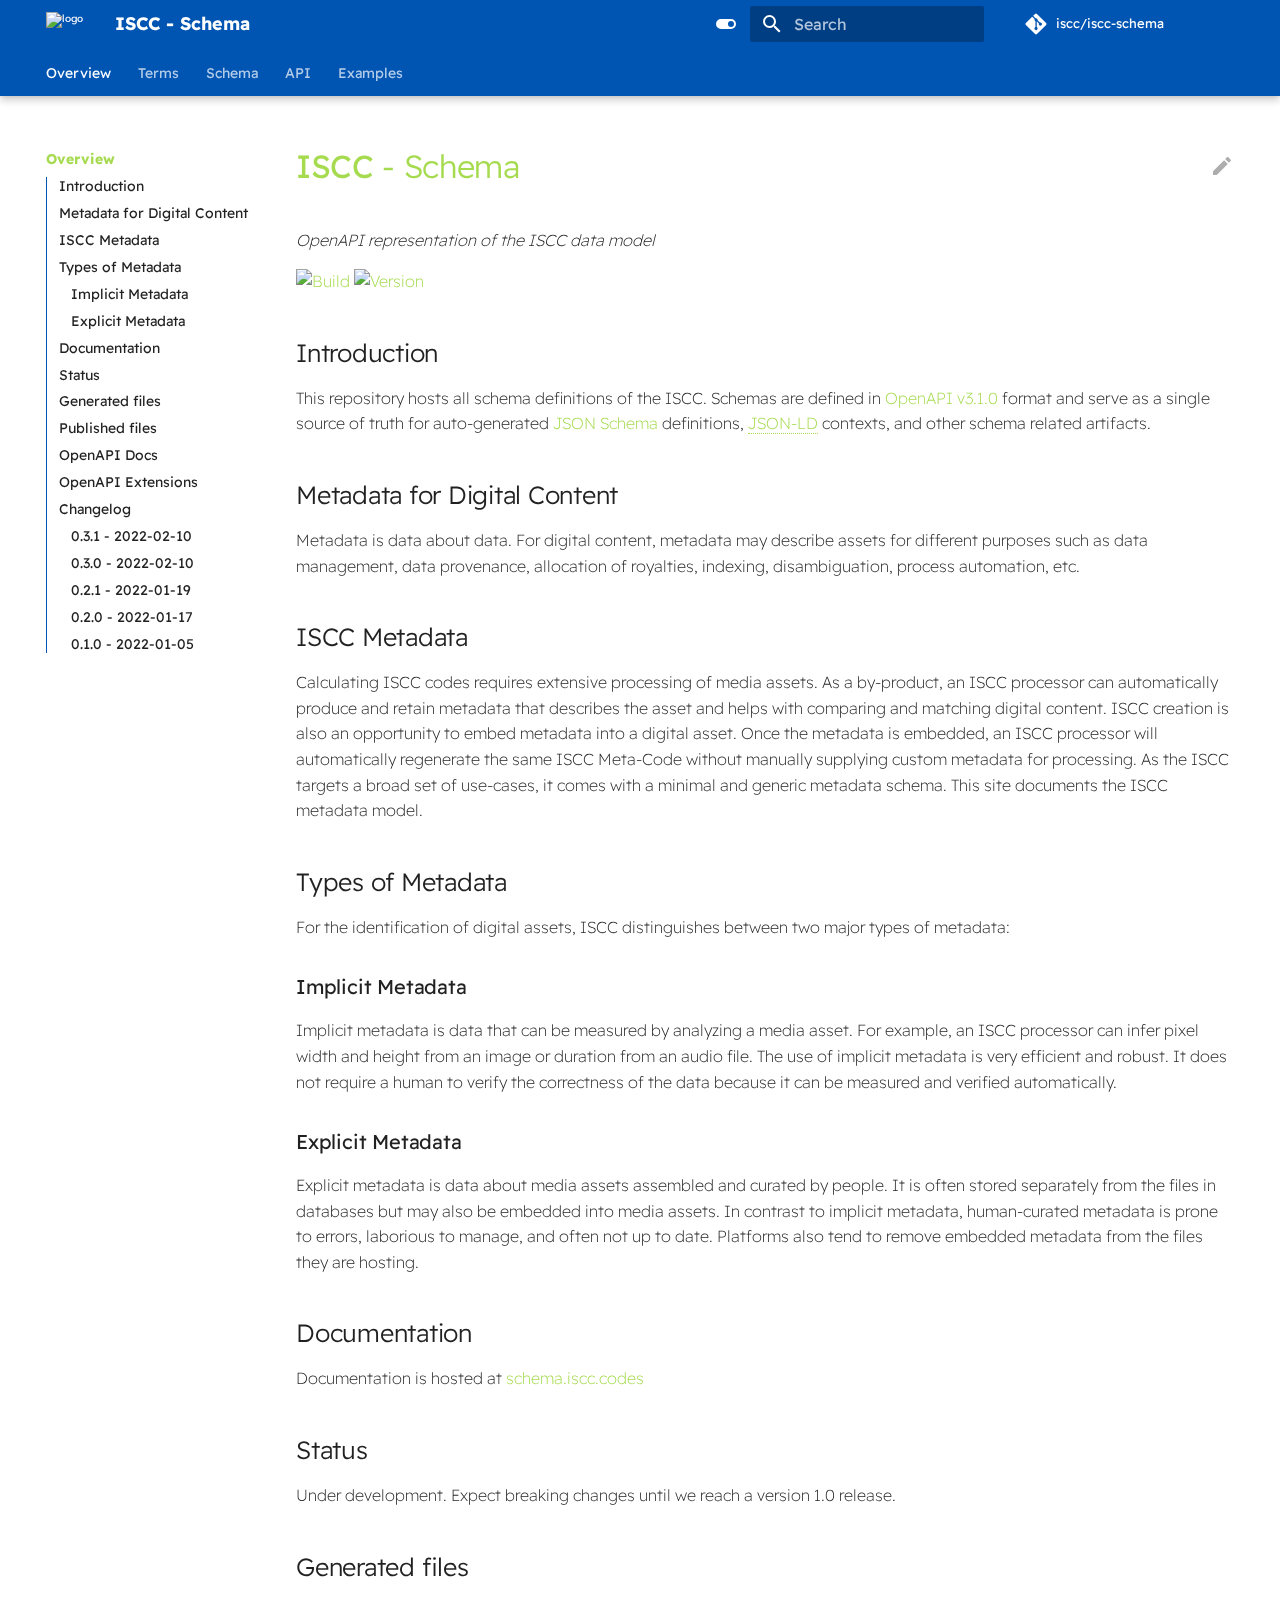
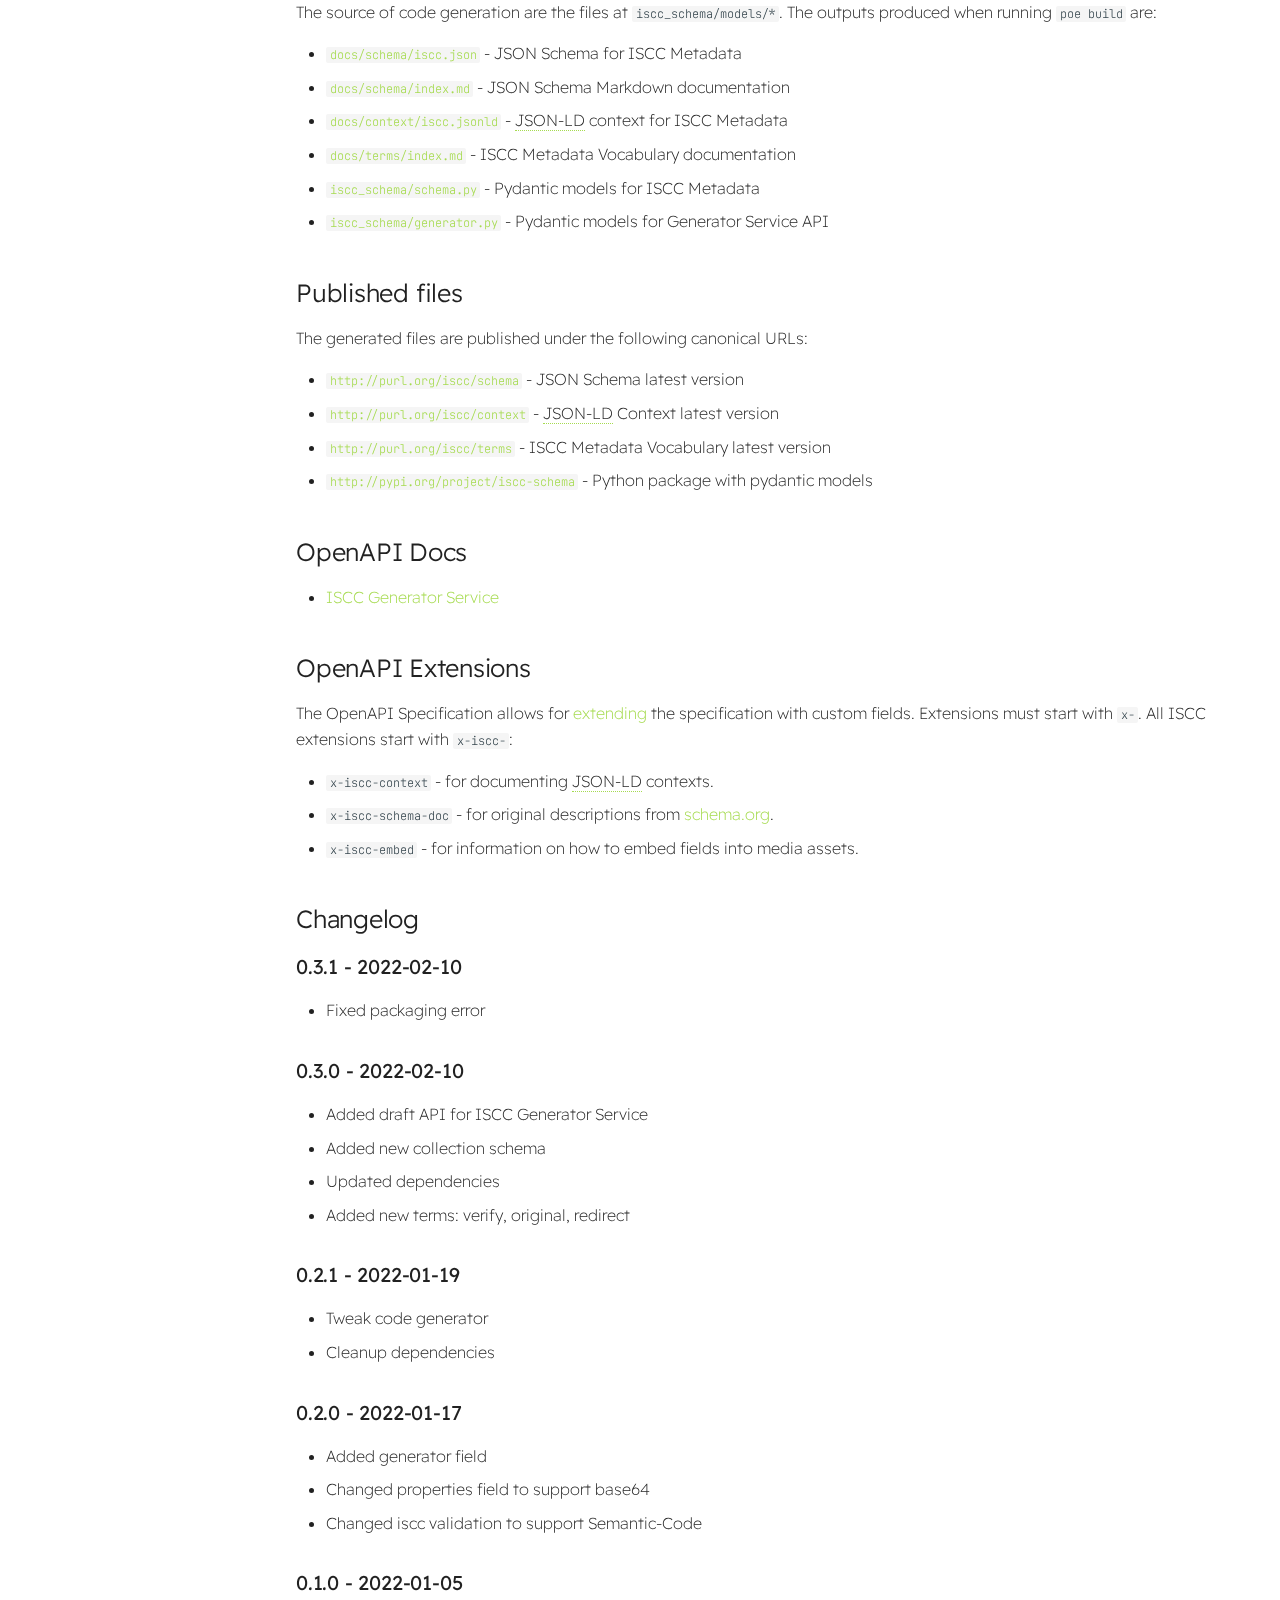
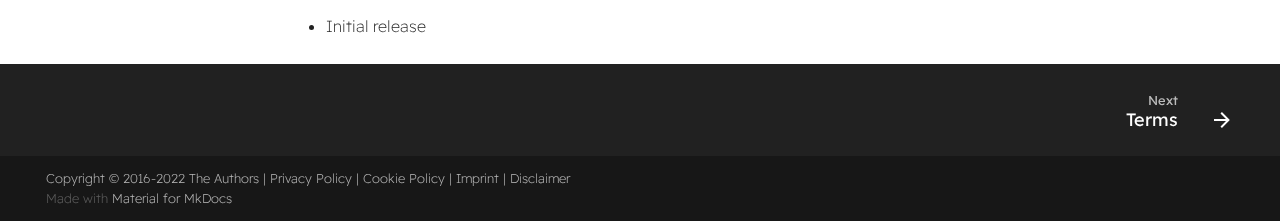
==== index.html @ 5cb89e01 "Deployed 2dd0109 with MkDocs version: 1.2.3" ====
<!doctype html>
<html lang="en" class="no-js">
  <head>
    
      <meta charset="utf-8">
      <meta name="viewport" content="width=device-width,initial-scale=1">
      
        <meta name="description" content="International Standard Content Code - Schema Definitions.">
      
      
        <meta name="author" content="Titusz Pan">
      
      
        <link rel="canonical" href="https://schema.iscc.codes/">
      
      <link rel="icon" href="images/iscc-logo-icon-black.svg">
      <meta name="generator" content="mkdocs-1.2.3, mkdocs-material-8.2.1">
    
    
      
        <title>ISCC - Schema</title>
      
    
    
      <link rel="stylesheet" href="assets/stylesheets/main.e8d9bf0c.min.css">
      
        
        <link rel="stylesheet" href="assets/stylesheets/palette.e6a45f82.min.css">
        
      
    
    
    
      
        
        <link rel="preconnect" href="https://fonts.gstatic.com" crossorigin>
        <link rel="stylesheet" href="https://fonts.googleapis.com/css?family=Readex+Pro:300,400,400i,700%7CJetBrains+Mono&display=fallback">
        <style>:root{--md-text-font:"Readex Pro";--md-code-font:"JetBrains Mono"}</style>
      
    
    
      <link rel="stylesheet" href="stylesheets/extra.css">
    
    <script>__md_scope=new URL(".",location),__md_get=(e,_=localStorage,t=__md_scope)=>JSON.parse(_.getItem(t.pathname+"."+e)),__md_set=(e,_,t=localStorage,a=__md_scope)=>{try{t.setItem(a.pathname+"."+e,JSON.stringify(_))}catch(e){}}</script>
    
      
  


  <script defer data-domain="schema.iscc.codes" src="https://stats.iscc.codes/js/plausible.js"></script>

    
    
  </head>
  
  
    
    
      
    
    
    
    
    <body dir="ltr" data-md-color-scheme="slate" data-md-color-primary="" data-md-color-accent="">
  
    
    
      <script>var palette=__md_get("__palette");if(palette&&"object"==typeof palette.color)for(var key of Object.keys(palette.color))document.body.setAttribute("data-md-color-"+key,palette.color[key])</script>
    
    <input class="md-toggle" data-md-toggle="drawer" type="checkbox" id="__drawer" autocomplete="off">
    <input class="md-toggle" data-md-toggle="search" type="checkbox" id="__search" autocomplete="off">
    <label class="md-overlay" for="__drawer"></label>
    <div data-md-component="skip">
      
        
        <a href="#iscc-schema" class="md-skip">
          Skip to content
        </a>
      
    </div>
    <div data-md-component="announce">
      
    </div>
    
    
      

  

<header class="md-header md-header--lifted" data-md-component="header">
  <nav class="md-header__inner md-grid" aria-label="Header">
    <a href="." title="ISCC - Schema" class="md-header__button md-logo" aria-label="ISCC - Schema" data-md-component="logo">
      
  <img src="images/iscc-logo-icon-white.svg" alt="logo">

    </a>
    <label class="md-header__button md-icon" for="__drawer">
      <svg xmlns="http://www.w3.org/2000/svg" viewBox="0 0 24 24"><path d="M3 6h18v2H3V6m0 5h18v2H3v-2m0 5h18v2H3v-2z"/></svg>
    </label>
    <div class="md-header__title" data-md-component="header-title">
      <div class="md-header__ellipsis">
        <div class="md-header__topic">
          <span class="md-ellipsis">
            ISCC - Schema
          </span>
        </div>
        <div class="md-header__topic" data-md-component="header-topic">
          <span class="md-ellipsis">
            
              Overview
            
          </span>
        </div>
      </div>
    </div>
    
      <form class="md-header__option" data-md-component="palette">
        
          
          
          <input class="md-option" data-md-color-media="" data-md-color-scheme="slate" data-md-color-primary="" data-md-color-accent=""  aria-label="Switch to light mode"  type="radio" name="__palette" id="__palette_1">
          
            <label class="md-header__button md-icon" title="Switch to light mode" for="__palette_2" hidden>
              <svg xmlns="http://www.w3.org/2000/svg" viewBox="0 0 24 24"><path d="M17 7H7a5 5 0 0 0-5 5 5 5 0 0 0 5 5h10a5 5 0 0 0 5-5 5 5 0 0 0-5-5m0 8a3 3 0 0 1-3-3 3 3 0 0 1 3-3 3 3 0 0 1 3 3 3 3 0 0 1-3 3z"/></svg>
            </label>
          
        
          
          
          <input class="md-option" data-md-color-media="" data-md-color-scheme="default" data-md-color-primary="" data-md-color-accent=""  aria-label="Switch to dark mode"  type="radio" name="__palette" id="__palette_2">
          
            <label class="md-header__button md-icon" title="Switch to dark mode" for="__palette_1" hidden>
              <svg xmlns="http://www.w3.org/2000/svg" viewBox="0 0 24 24"><path d="M17 6H7c-3.31 0-6 2.69-6 6s2.69 6 6 6h10c3.31 0 6-2.69 6-6s-2.69-6-6-6zm0 10H7c-2.21 0-4-1.79-4-4s1.79-4 4-4h10c2.21 0 4 1.79 4 4s-1.79 4-4 4zM7 9c-1.66 0-3 1.34-3 3s1.34 3 3 3 3-1.34 3-3-1.34-3-3-3z"/></svg>
            </label>
          
        
      </form>
    
    
    
      <label class="md-header__button md-icon" for="__search">
        <svg xmlns="http://www.w3.org/2000/svg" viewBox="0 0 24 24"><path d="M9.5 3A6.5 6.5 0 0 1 16 9.5c0 1.61-.59 3.09-1.56 4.23l.27.27h.79l5 5-1.5 1.5-5-5v-.79l-.27-.27A6.516 6.516 0 0 1 9.5 16 6.5 6.5 0 0 1 3 9.5 6.5 6.5 0 0 1 9.5 3m0 2C7 5 5 7 5 9.5S7 14 9.5 14 14 12 14 9.5 12 5 9.5 5z"/></svg>
      </label>
      <div class="md-search" data-md-component="search" role="dialog">
  <label class="md-search__overlay" for="__search"></label>
  <div class="md-search__inner" role="search">
    <form class="md-search__form" name="search">
      <input type="text" class="md-search__input" name="query" aria-label="Search" placeholder="Search" autocapitalize="off" autocorrect="off" autocomplete="off" spellcheck="false" data-md-component="search-query" required>
      <label class="md-search__icon md-icon" for="__search">
        <svg xmlns="http://www.w3.org/2000/svg" viewBox="0 0 24 24"><path d="M9.5 3A6.5 6.5 0 0 1 16 9.5c0 1.61-.59 3.09-1.56 4.23l.27.27h.79l5 5-1.5 1.5-5-5v-.79l-.27-.27A6.516 6.516 0 0 1 9.5 16 6.5 6.5 0 0 1 3 9.5 6.5 6.5 0 0 1 9.5 3m0 2C7 5 5 7 5 9.5S7 14 9.5 14 14 12 14 9.5 12 5 9.5 5z"/></svg>
        <svg xmlns="http://www.w3.org/2000/svg" viewBox="0 0 24 24"><path d="M20 11v2H8l5.5 5.5-1.42 1.42L4.16 12l7.92-7.92L13.5 5.5 8 11h12z"/></svg>
      </label>
      <nav class="md-search__options" aria-label="Search">
        
        <button type="reset" class="md-search__icon md-icon" aria-label="Clear" tabindex="-1">
          <svg xmlns="http://www.w3.org/2000/svg" viewBox="0 0 24 24"><path d="M19 6.41 17.59 5 12 10.59 6.41 5 5 6.41 10.59 12 5 17.59 6.41 19 12 13.41 17.59 19 19 17.59 13.41 12 19 6.41z"/></svg>
        </button>
      </nav>
      
    </form>
    <div class="md-search__output">
      <div class="md-search__scrollwrap" data-md-scrollfix>
        <div class="md-search-result" data-md-component="search-result">
          <div class="md-search-result__meta">
            Initializing search
          </div>
          <ol class="md-search-result__list"></ol>
        </div>
      </div>
    </div>
  </div>
</div>
    
    
      <div class="md-header__source">
        <a href="https://github.com/iscc/iscc-schema/" title="Go to repository" class="md-source" data-md-component="source">
  <div class="md-source__icon md-icon">
    
    <svg xmlns="http://www.w3.org/2000/svg" viewBox="0 0 448 512"><!--! Font Awesome Free 6.0.0 by @fontawesome - https://fontawesome.com License - https://fontawesome.com/license/free (Icons: CC BY 4.0, Fonts: SIL OFL 1.1, Code: MIT License) Copyright 2022 Fonticons, Inc.--><path d="M439.55 236.05 244 40.45a28.87 28.87 0 0 0-40.81 0l-40.66 40.63 51.52 51.52c27.06-9.14 52.68 16.77 43.39 43.68l49.66 49.66c34.23-11.8 61.18 31 35.47 56.69-26.49 26.49-70.21-2.87-56-37.34L240.22 199v121.85c25.3 12.54 22.26 41.85 9.08 55a34.34 34.34 0 0 1-48.55 0c-17.57-17.6-11.07-46.91 11.25-56v-123c-20.8-8.51-24.6-30.74-18.64-45L142.57 101 8.45 235.14a28.86 28.86 0 0 0 0 40.81l195.61 195.6a28.86 28.86 0 0 0 40.8 0l194.69-194.69a28.86 28.86 0 0 0 0-40.81z"/></svg>
  </div>
  <div class="md-source__repository">
    iscc/iscc-schema
  </div>
</a>
      </div>
    
  </nav>
  
    
      
<nav class="md-tabs" aria-label="Tabs" data-md-component="tabs">
  <div class="md-tabs__inner md-grid">
    <ul class="md-tabs__list">
      
        
  
  
    
  


  <li class="md-tabs__item">
    <a href="." class="md-tabs__link md-tabs__link--active">
      Overview
    </a>
  </li>

      
        
  
  


  <li class="md-tabs__item">
    <a href="terms/" class="md-tabs__link">
      Terms
    </a>
  </li>

      
        
  
  


  <li class="md-tabs__item">
    <a href="schema/" class="md-tabs__link">
      Schema
    </a>
  </li>

      
        
  
  


  <li class="md-tabs__item">
    <a href="api" class="md-tabs__link">
      API
    </a>
  </li>

      
        
  
  


  <li class="md-tabs__item">
    <a href="examples/" class="md-tabs__link">
      Examples
    </a>
  </li>

      
    </ul>
  </div>
</nav>
    
  
</header>
    
    <div class="md-container" data-md-component="container">
      
      
        
      
      <main class="md-main" data-md-component="main">
        <div class="md-main__inner md-grid">
          
            
              
              <div class="md-sidebar md-sidebar--primary" data-md-component="sidebar" data-md-type="navigation" >
                <div class="md-sidebar__scrollwrap">
                  <div class="md-sidebar__inner">
                    

  


  

<nav class="md-nav md-nav--primary md-nav--lifted md-nav--integrated" aria-label="Navigation" data-md-level="0">
  <label class="md-nav__title" for="__drawer">
    <a href="." title="ISCC - Schema" class="md-nav__button md-logo" aria-label="ISCC - Schema" data-md-component="logo">
      
  <img src="images/iscc-logo-icon-white.svg" alt="logo">

    </a>
    ISCC - Schema
  </label>
  
    <div class="md-nav__source">
      <a href="https://github.com/iscc/iscc-schema/" title="Go to repository" class="md-source" data-md-component="source">
  <div class="md-source__icon md-icon">
    
    <svg xmlns="http://www.w3.org/2000/svg" viewBox="0 0 448 512"><!--! Font Awesome Free 6.0.0 by @fontawesome - https://fontawesome.com License - https://fontawesome.com/license/free (Icons: CC BY 4.0, Fonts: SIL OFL 1.1, Code: MIT License) Copyright 2022 Fonticons, Inc.--><path d="M439.55 236.05 244 40.45a28.87 28.87 0 0 0-40.81 0l-40.66 40.63 51.52 51.52c27.06-9.14 52.68 16.77 43.39 43.68l49.66 49.66c34.23-11.8 61.18 31 35.47 56.69-26.49 26.49-70.21-2.87-56-37.34L240.22 199v121.85c25.3 12.54 22.26 41.85 9.08 55a34.34 34.34 0 0 1-48.55 0c-17.57-17.6-11.07-46.91 11.25-56v-123c-20.8-8.51-24.6-30.74-18.64-45L142.57 101 8.45 235.14a28.86 28.86 0 0 0 0 40.81l195.61 195.6a28.86 28.86 0 0 0 40.8 0l194.69-194.69a28.86 28.86 0 0 0 0-40.81z"/></svg>
  </div>
  <div class="md-source__repository">
    iscc/iscc-schema
  </div>
</a>
    </div>
  
  <ul class="md-nav__list" data-md-scrollfix>
    
      
      
      

  
  
    
  
  
    <li class="md-nav__item md-nav__item--active">
      
      <input class="md-nav__toggle md-toggle" data-md-toggle="toc" type="checkbox" id="__toc">
      
      
        
      
      
        <label class="md-nav__link md-nav__link--active" for="__toc">
          Overview
          <span class="md-nav__icon md-icon"></span>
        </label>
      
      <a href="." class="md-nav__link md-nav__link--active">
        Overview
      </a>
      
        

<nav class="md-nav md-nav--secondary" aria-label="Table of contents">
  
  
  
    
  
  
    <label class="md-nav__title" for="__toc">
      <span class="md-nav__icon md-icon"></span>
      Table of contents
    </label>
    <ul class="md-nav__list" data-md-component="toc" data-md-scrollfix>
      
        <li class="md-nav__item">
  <a href="#introduction" class="md-nav__link">
    Introduction
  </a>
  
</li>
      
        <li class="md-nav__item">
  <a href="#metadata-for-digital-content" class="md-nav__link">
    Metadata for Digital Content
  </a>
  
</li>
      
        <li class="md-nav__item">
  <a href="#iscc-metadata" class="md-nav__link">
    ISCC Metadata
  </a>
  
</li>
      
        <li class="md-nav__item">
  <a href="#types-of-metadata" class="md-nav__link">
    Types of Metadata
  </a>
  
    <nav class="md-nav" aria-label="Types of Metadata">
      <ul class="md-nav__list">
        
          <li class="md-nav__item">
  <a href="#implicit-metadata" class="md-nav__link">
    Implicit Metadata
  </a>
  
</li>
        
          <li class="md-nav__item">
  <a href="#explicit-metadata" class="md-nav__link">
    Explicit Metadata
  </a>
  
</li>
        
      </ul>
    </nav>
  
</li>
      
        <li class="md-nav__item">
  <a href="#documentation" class="md-nav__link">
    Documentation
  </a>
  
</li>
      
        <li class="md-nav__item">
  <a href="#status" class="md-nav__link">
    Status
  </a>
  
</li>
      
        <li class="md-nav__item">
  <a href="#generated-files" class="md-nav__link">
    Generated files
  </a>
  
</li>
      
        <li class="md-nav__item">
  <a href="#published-files" class="md-nav__link">
    Published files
  </a>
  
</li>
      
        <li class="md-nav__item">
  <a href="#openapi-docs" class="md-nav__link">
    OpenAPI Docs
  </a>
  
</li>
      
        <li class="md-nav__item">
  <a href="#openapi-extensions" class="md-nav__link">
    OpenAPI Extensions
  </a>
  
</li>
      
        <li class="md-nav__item">
  <a href="#changelog" class="md-nav__link">
    Changelog
  </a>
  
    <nav class="md-nav" aria-label="Changelog">
      <ul class="md-nav__list">
        
          <li class="md-nav__item">
  <a href="#031-2022-02-10" class="md-nav__link">
    0.3.1 - 2022-02-10
  </a>
  
</li>
        
          <li class="md-nav__item">
  <a href="#030-2022-02-10" class="md-nav__link">
    0.3.0 - 2022-02-10
  </a>
  
</li>
        
          <li class="md-nav__item">
  <a href="#021-2022-01-19" class="md-nav__link">
    0.2.1 - 2022-01-19
  </a>
  
</li>
        
          <li class="md-nav__item">
  <a href="#020-2022-01-17" class="md-nav__link">
    0.2.0 - 2022-01-17
  </a>
  
</li>
        
          <li class="md-nav__item">
  <a href="#010-2022-01-05" class="md-nav__link">
    0.1.0 - 2022-01-05
  </a>
  
</li>
        
      </ul>
    </nav>
  
</li>
      
    </ul>
  
</nav>
      
    </li>
  

    
      
      
      

  
  
  
    <li class="md-nav__item">
      <a href="terms/" class="md-nav__link">
        Terms
      </a>
    </li>
  

    
      
      
      

  
  
  
    <li class="md-nav__item">
      <a href="schema/" class="md-nav__link">
        Schema
      </a>
    </li>
  

    
      
      
      

  
  
  
    <li class="md-nav__item">
      <a href="api" class="md-nav__link">
        API
      </a>
    </li>
  

    
      
      
      

  
  
  
    <li class="md-nav__item">
      <a href="examples/" class="md-nav__link">
        Examples
      </a>
    </li>
  

    
  </ul>
</nav>
                  </div>
                </div>
              </div>
            
            
          
          <div class="md-content" data-md-component="content">
            <article class="md-content__inner md-typeset">
              
                
<a href="https://github.com/iscc/iscc-schema/edit/main/docs/index.md" title="Edit this page" class="md-content__button md-icon">
  <svg xmlns="http://www.w3.org/2000/svg" viewBox="0 0 24 24"><path d="M20.71 7.04c.39-.39.39-1.04 0-1.41l-2.34-2.34c-.37-.39-1.02-.39-1.41 0l-1.84 1.83 3.75 3.75M3 17.25V21h3.75L17.81 9.93l-3.75-3.75L3 17.25z"/></svg>
</a>



<h1 id="iscc-schema"><strong>ISCC</strong> - Schema<a class="headerlink" href="#iscc-schema" title="Permanent link">#</a></h1>
<p><em>OpenAPI representation of the ISCC data model</em></p>
<p><a href="https://github.com/iscc/iscc-schema/actions/workflows/tests.yml"><img alt="Build" src="https://github.com/iscc/iscc-schema/actions/workflows/tests.yml/badge.svg" /></a>
<a href="https://pypi.python.org/pypi/iscc-schema/"><img alt="Version" src="https://img.shields.io/pypi/v/iscc-schema.svg" /></a></p>
<h2 id="introduction">Introduction<a class="headerlink" href="#introduction" title="Permanent link">#</a></h2>
<p>This repository hosts all schema definitions of the ISCC. Schemas are defined in
<a href="https://spec.openapis.org/oas/v3.1.0.html">OpenAPI v3.1.0</a> format and serve as a
single source of truth for auto-generated <a href="https://json-schema.org/">JSON Schema</a>
definitions, <a href="https://json-ld.org/"><abbr title="A JSON-based Serialization for Linked Data">JSON-LD</abbr></a> contexts, and other schema related
artifacts.</p>
<h2 id="metadata-for-digital-content">Metadata for Digital Content<a class="headerlink" href="#metadata-for-digital-content" title="Permanent link">#</a></h2>
<p>Metadata is data about data. For digital content, metadata may describe assets for different
purposes such as data management, data provenance, allocation of royalties, indexing,
disambiguation, process automation, etc.</p>
<h2 id="iscc-metadata">ISCC Metadata<a class="headerlink" href="#iscc-metadata" title="Permanent link">#</a></h2>
<p>Calculating ISCC codes requires extensive processing of media assets. As a by-product, an ISCC
processor can automatically produce and retain metadata that describes the asset and helps with
comparing and matching digital content. ISCC creation is also an opportunity to embed metadata
into a digital asset. Once the metadata is embedded, an ISCC processor will automatically
regenerate the same ISCC Meta-Code without manually supplying custom metadata for processing.
As the ISCC targets a broad set of use-cases, it comes with a minimal and generic metadata schema.
This site documents the ISCC metadata model.</p>
<h2 id="types-of-metadata">Types of Metadata<a class="headerlink" href="#types-of-metadata" title="Permanent link">#</a></h2>
<p>For the identification of digital assets, ISCC distinguishes between two major types of metadata:</p>
<h3 id="implicit-metadata">Implicit Metadata<a class="headerlink" href="#implicit-metadata" title="Permanent link">#</a></h3>
<p>Implicit metadata is data that can be measured by analyzing a media asset. For example, an ISCC
processor can infer pixel width and height from an image or duration from an audio file. The use
of implicit metadata is very efficient and robust. It does not require a human to verify the
correctness of the data because it can be measured and verified automatically.</p>
<h3 id="explicit-metadata">Explicit Metadata<a class="headerlink" href="#explicit-metadata" title="Permanent link">#</a></h3>
<p>Explicit metadata is data about media assets assembled and curated by people. It is often stored
separately from the files in databases but may also be embedded into media assets. In contrast to
implicit metadata, human-curated metadata is prone to errors, laborious to manage, and often not
up to date. Platforms also tend to remove embedded metadata from the files they are hosting.</p>
<h2 id="documentation">Documentation<a class="headerlink" href="#documentation" title="Permanent link">#</a></h2>
<p>Documentation is hosted at <a href="https://schema.iscc.codes">schema.iscc.codes</a></p>
<h2 id="status">Status<a class="headerlink" href="#status" title="Permanent link">#</a></h2>
<p>Under development. Expect breaking changes until we reach a version 1.0 release.</p>
<h2 id="generated-files">Generated files<a class="headerlink" href="#generated-files" title="Permanent link">#</a></h2>
<p>The source of code generation are the files at <code>iscc_schema/models/*</code>.
The outputs produced when running <code>poe build</code> are:</p>
<ul>
<li><a href="https://github.com/iscc/iscc-schema/blob/main/docs/schema/iscc.json"><code>docs/schema/iscc.json</code></a> - JSON Schema for ISCC Metadata</li>
<li><a href="https://github.com/iscc/iscc-schema/blob/main/docs/schema/index.md"><code>docs/schema/index.md</code></a> - JSON Schema Markdown documentation</li>
<li><a href="https://github.com/iscc/iscc-schema/blob/main/docs/context/iscc.jsonld"><code>docs/context/iscc.jsonld</code></a> - <abbr title="A JSON-based Serialization for Linked Data">JSON-LD</abbr> context for ISCC Metadata</li>
<li><a href="https://github.com/iscc/iscc-schema/blob/main/docs/context/index.md"><code>docs/terms/index.md</code></a> - ISCC Metadata Vocabulary documentation</li>
<li><a href="https://github.com/iscc/iscc-schema/blob/main/iscc_schema/schema.py"><code>iscc_schema/schema.py</code></a> - Pydantic models for ISCC Metadata</li>
<li><a href="https://github.com/iscc/iscc-schema/blob/main/iscc_schema/generator.py"><code>iscc_schema/generator.py</code></a> - Pydantic models for Generator Service API</li>
</ul>
<h2 id="published-files">Published files<a class="headerlink" href="#published-files" title="Permanent link">#</a></h2>
<p>The generated files are published under the following canonical URLs:</p>
<ul>
<li><a href="http://purl.org/iscc/schema"><code>http://purl.org/iscc/schema</code></a> - JSON Schema latest version</li>
<li><a href="http://purl.org/iscc/context"><code>http://purl.org/iscc/context</code></a> - <abbr title="A JSON-based Serialization for Linked Data">JSON-LD</abbr> Context latest version</li>
<li><a href="http://purl.org/iscc/terms"><code>http://purl.org/iscc/terms</code></a> - ISCC Metadata Vocabulary latest version</li>
<li><a href="http://pypi.org/project/iscc-schema"><code>http://pypi.org/project/iscc-schema</code></a> - Python package with pydantic models</li>
</ul>
<h2 id="openapi-docs">OpenAPI Docs<a class="headerlink" href="#openapi-docs" title="Permanent link">#</a></h2>
<ul>
<li><a href="https://schema.iscc.codes/api">ISCC Generator Service</a></li>
</ul>
<h2 id="openapi-extensions">OpenAPI Extensions<a class="headerlink" href="#openapi-extensions" title="Permanent link">#</a></h2>
<p>The OpenAPI Specification allows for
<a href="https://spec.openapis.org/oas/latest.html#specification-extensions">extending</a> the
specification with custom fields. Extensions must start with <code>x-</code>.
All ISCC extensions start with <code>x-iscc-</code>:</p>
<ul>
<li><code>x-iscc-context</code> - for documenting <abbr title="A JSON-based Serialization for Linked Data">JSON-LD</abbr> contexts.</li>
<li><code>x-iscc-schema-doc</code> - for original descriptions from <a href="https://schema.org">schema.org</a>.</li>
<li><code>x-iscc-embed</code> - for information on how to embed fields into media assets.</li>
</ul>
<h2 id="changelog">Changelog<a class="headerlink" href="#changelog" title="Permanent link">#</a></h2>
<h3 id="031-2022-02-10">0.3.1 - 2022-02-10<a class="headerlink" href="#031-2022-02-10" title="Permanent link">#</a></h3>
<ul>
<li>Fixed packaging error</li>
</ul>
<h3 id="030-2022-02-10">0.3.0 - 2022-02-10<a class="headerlink" href="#030-2022-02-10" title="Permanent link">#</a></h3>
<ul>
<li>Added draft API for ISCC Generator Service</li>
<li>Added new collection schema</li>
<li>Updated dependencies</li>
<li>Added new terms: verify, original, redirect</li>
</ul>
<h3 id="021-2022-01-19">0.2.1 - 2022-01-19<a class="headerlink" href="#021-2022-01-19" title="Permanent link">#</a></h3>
<ul>
<li>Tweak code generator</li>
<li>Cleanup dependencies</li>
</ul>
<h3 id="020-2022-01-17">0.2.0 - 2022-01-17<a class="headerlink" href="#020-2022-01-17" title="Permanent link">#</a></h3>
<ul>
<li>Added generator field</li>
<li>Changed properties field to support base64</li>
<li>Changed iscc validation to support Semantic-Code</li>
</ul>
<h3 id="010-2022-01-05">0.1.0 - 2022-01-05<a class="headerlink" href="#010-2022-01-05" title="Permanent link">#</a></h3>
<ul>
<li>Initial release</li>
</ul>

              
            </article>
          </div>
        </div>
        
      </main>
      
        <footer class="md-footer">
  
    <nav class="md-footer__inner md-grid" aria-label="Footer">
      
      
        
        <a href="terms/" class="md-footer__link md-footer__link--next" aria-label="Next: Terms" rel="next">
          <div class="md-footer__title">
            <div class="md-ellipsis">
              <span class="md-footer__direction">
                Next
              </span>
              Terms
            </div>
          </div>
          <div class="md-footer__button md-icon">
            <svg xmlns="http://www.w3.org/2000/svg" viewBox="0 0 24 24"><path d="M4 11v2h12l-5.5 5.5 1.42 1.42L19.84 12l-7.92-7.92L10.5 5.5 16 11H4z"/></svg>
          </div>
        </a>
      
    </nav>
  
  <div class="md-footer-meta md-typeset">
    <div class="md-footer-meta__inner md-grid">
      <div class="md-copyright">
  
    <div class="md-copyright__highlight">
      Copyright © 2016-2022 The Authors | <a href="https://iscc.foundation/privacy">Privacy Policy</a> | <a href="https://iscc.foundation/cookies">Cookie Policy</a> | <a href="https://iscc.foundation/imprint">Imprint</a> | <a href="https://iscc.foundation/disclaimer">Disclaimer</a>
    </div>
  
  
    Made with
    <a href="https://squidfunk.github.io/mkdocs-material/" target="_blank" rel="noopener">
      Material for MkDocs
    </a>
  
</div>
      
    </div>
  </div>
</footer>
      
    </div>
    <div class="md-dialog" data-md-component="dialog">
      <div class="md-dialog__inner md-typeset"></div>
    </div>
    <script id="__config" type="application/json">{"base": ".", "features": ["toc.integrate", "navigation.indexes", "navigation.tracking", "navigation.tabs", "navigation.tabs.sticky", "navigation.expand"], "translations": {"clipboard.copy": "Copy to clipboard", "clipboard.copied": "Copied to clipboard", "search.config.lang": "en", "search.config.pipeline": "trimmer, stopWordFilter", "search.config.separator": "[\\s\\-]+", "search.placeholder": "Search", "search.result.placeholder": "Type to start searching", "search.result.none": "No matching documents", "search.result.one": "1 matching document", "search.result.other": "# matching documents", "search.result.more.one": "1 more on this page", "search.result.more.other": "# more on this page", "search.result.term.missing": "Missing", "select.version.title": "Select version"}, "search": "assets/javascripts/workers/search.bd0b6b67.min.js"}</script>
    
    
      <script src="assets/javascripts/bundle.8aa65030.min.js"></script>
      
    
  </body>
</html>
---- assets/stylesheets/main.e8d9bf0c.min.css ----
@charset "UTF-8";html{-webkit-text-size-adjust:none;-moz-text-size-adjust:none;-ms-text-size-adjust:none;text-size-adjust:none;box-sizing:border-box}*,:after,:before{box-sizing:inherit}@media (prefers-reduced-motion){*,:after,:before{transition:none!important}}body{margin:0}a,button,input,label{-webkit-tap-highlight-color:transparent}a{color:inherit;text-decoration:none}hr{border:0;box-sizing:content-box;display:block;height:.05rem;overflow:visible;padding:0}small{font-size:80%}sub,sup{line-height:1em}img{border-style:none}table{border-collapse:separate;border-spacing:0}td,th{font-weight:400;vertical-align:top}button{background:transparent;border:0;font-family:inherit;font-size:inherit;margin:0;padding:0}input{border:0;outline:none}:root{--md-default-fg-color:rgba(0,0,0,.87);--md-default-fg-color--light:rgba(0,0,0,.54);--md-default-fg-color--lighter:rgba(0,0,0,.32);--md-default-fg-color--lightest:rgba(0,0,0,.07);--md-default-bg-color:#fff;--md-default-bg-color--light:hsla(0,0%,100%,.7);--md-default-bg-color--lighter:hsla(0,0%,100%,.3);--md-default-bg-color--lightest:hsla(0,0%,100%,.12);--md-primary-fg-color:#4051b5;--md-primary-fg-color--light:#5d6cc0;--md-primary-fg-color--dark:#303fa1;--md-primary-bg-color:#fff;--md-primary-bg-color--light:hsla(0,0%,100%,.7);--md-accent-fg-color:#526cfe;--md-accent-fg-color--transparent:rgba(82,108,254,.1);--md-accent-bg-color:#fff;--md-accent-bg-color--light:hsla(0,0%,100%,.7);--md-shadow-z1:0 0.2rem 0.5rem rgba(0,0,0,.05),0 0 0.05rem rgba(0,0,0,.1);--md-shadow-z2:0 0.2rem 0.5rem rgba(0,0,0,.1),0 0 0.05rem rgba(0,0,0,.25);--md-shadow-z3:0 0.2rem 0.5rem rgba(0,0,0,.2),0 0 0.05rem rgba(0,0,0,.35)}:root>*{--md-code-fg-color:#36464e;--md-code-bg-color:#f5f5f5;--md-code-hl-color:rgba(255,255,0,.5);--md-code-hl-number-color:#d52a2a;--md-code-hl-special-color:#db1457;--md-code-hl-function-color:#a846b9;--md-code-hl-constant-color:#6e59d9;--md-code-hl-keyword-color:#3f6ec6;--md-code-hl-string-color:#1c7d4d;--md-code-hl-name-color:var(--md-code-fg-color);--md-code-hl-operator-color:var(--md-default-fg-color--light);--md-code-hl-punctuation-color:var(--md-default-fg-color--light);--md-code-hl-comment-color:var(--md-default-fg-color--light);--md-code-hl-generic-color:var(--md-default-fg-color--light);--md-code-hl-variable-color:var(--md-default-fg-color--light);--md-typeset-color:var(--md-default-fg-color);--md-typeset-a-color:var(--md-primary-fg-color);--md-typeset-mark-color:rgba(255,255,0,.5);--md-typeset-del-color:rgba(245,80,61,.15);--md-typeset-ins-color:rgba(11,213,112,.15);--md-typeset-kbd-color:#fafafa;--md-typeset-kbd-accent-color:#fff;--md-typeset-kbd-border-color:#b8b8b8;--md-typeset-table-color:rgba(0,0,0,.12);--md-admonition-fg-color:var(--md-default-fg-color);--md-admonition-bg-color:var(--md-default-bg-color);--md-footer-fg-color:#fff;--md-footer-fg-color--light:hsla(0,0%,100%,.7);--md-footer-fg-color--lighter:hsla(0,0%,100%,.3);--md-footer-bg-color:rgba(0,0,0,.87);--md-footer-bg-color--dark:rgba(0,0,0,.32)}.md-icon svg{fill:currentcolor;display:block;height:1.2rem;width:1.2rem}body{-webkit-font-smoothing:antialiased;-moz-osx-font-smoothing:grayscale;--md-text-font-family:var(--md-text-font,_),-apple-system,BlinkMacSystemFont,Helvetica,Arial,sans-serif;--md-code-font-family:var(--md-code-font,_),SFMono-Regular,Consolas,Menlo,monospace}body,input{font-feature-settings:"kern","liga";font-family:var(--md-text-font-family)}body,code,input,kbd,pre{color:var(--md-typeset-color)}code,kbd,pre{font-feature-settings:"kern";font-family:var(--md-code-font-family)}:root{--md-typeset-table-sort-icon:url('data:image/svg+xml;charset=utf-8,<svg xmlns="http://www.w3.org/2000/svg" viewBox="0 0 24 24"><path d="m18 21-4-4h3V7h-3l4-4 4 4h-3v10h3M2 19v-2h10v2M2 13v-2h7v2M2 7V5h4v2H2z"/></svg>');--md-typeset-table-sort-icon--asc:url('data:image/svg+xml;charset=utf-8,<svg xmlns="http://www.w3.org/2000/svg" viewBox="0 0 24 24"><path d="M19 17h3l-4 4-4-4h3V3h2M2 17h10v2H2M6 5v2H2V5m0 6h7v2H2v-2z"/></svg>');--md-typeset-table-sort-icon--desc:url('data:image/svg+xml;charset=utf-8,<svg xmlns="http://www.w3.org/2000/svg" viewBox="0 0 24 24"><path d="M19 7h3l-4-4-4 4h3v14h2M2 17h10v2H2M6 5v2H2V5m0 6h7v2H2v-2z"/></svg>')}.md-typeset{-webkit-print-color-adjust:exact;color-adjust:exact;font-size:.8rem;line-height:1.6}@media print{.md-typeset{font-size:.68rem}}.md-typeset blockquote,.md-typeset dl,.md-typeset figure,.md-typeset ol,.md-typeset pre,.md-typeset ul{margin-bottom:1em;margin-top:1em}.md-typeset h1{color:var(--md-default-fg-color--light);font-size:2em;line-height:1.3;margin:0 0 1.25em}.md-typeset h1,.md-typeset h2{font-weight:300;letter-spacing:-.01em}.md-typeset h2{font-size:1.5625em;line-height:1.4;margin:1.6em 0 .64em}.md-typeset h3{font-size:1.25em;font-weight:400;letter-spacing:-.01em;line-height:1.5;margin:1.6em 0 .8em}.md-typeset h2+h3{margin-top:.8em}.md-typeset h4{font-weight:700;letter-spacing:-.01em;margin:1em 0}.md-typeset h5,.md-typeset h6{color:var(--md-default-fg-color--light);font-size:.8em;font-weight:700;letter-spacing:-.01em;margin:1.25em 0}.md-typeset h5{text-transform:uppercase}.md-typeset hr{border-bottom:.05rem solid var(--md-default-fg-color--lightest);display:flow-root;margin:1.5em 0}.md-typeset a{color:var(--md-typeset-a-color);word-break:break-word}.md-typeset a,.md-typeset a:before{transition:color 125ms}.md-typeset a:focus,.md-typeset a:hover{color:var(--md-accent-fg-color)}.md-typeset a.focus-visible{outline-color:var(--md-accent-fg-color);outline-offset:.2rem}.md-typeset code,.md-typeset kbd,.md-typeset pre{color:var(--md-code-fg-color);direction:ltr}@media print{.md-typeset code,.md-typeset kbd,.md-typeset pre{white-space:pre-wrap}}.md-typeset code{background-color:var(--md-code-bg-color);border-radius:.1rem;-webkit-box-decoration-break:clone;box-decoration-break:clone;font-size:.85em;padding:0 .2941176471em;word-break:break-word}.md-typeset code:not(.focus-visible){-webkit-tap-highlight-color:transparent;outline:none}.md-typeset a code{color:currentcolor}.md-typeset pre{display:flow-root;line-height:1.4;position:relative}.md-typeset pre>code{-webkit-box-decoration-break:slice;box-decoration-break:slice;box-shadow:none;display:block;margin:0;outline-color:var(--md-accent-fg-color);overflow:auto;padding:.7720588235em 1.1764705882em;scrollbar-color:var(--md-default-fg-color--lighter) transparent;scrollbar-width:thin;touch-action:auto;word-break:normal}.md-typeset pre>code:hover{scrollbar-color:var(--md-accent-fg-color) transparent}.md-typeset pre>code::-webkit-scrollbar{height:.2rem;width:.2rem}.md-typeset pre>code::-webkit-scrollbar-thumb{background-color:var(--md-default-fg-color--lighter)}.md-typeset pre>code::-webkit-scrollbar-thumb:hover{background-color:var(--md-accent-fg-color)}.md-typeset kbd{background-color:var(--md-typeset-kbd-color);border-radius:.1rem;box-shadow:0 .1rem 0 .05rem var(--md-typeset-kbd-border-color),0 .1rem 0 var(--md-typeset-kbd-border-color),0 -.1rem .2rem var(--md-typeset-kbd-accent-color) inset;color:var(--md-default-fg-color);display:inline-block;font-size:.75em;padding:0 .6666666667em;vertical-align:text-top;word-break:break-word}.md-typeset mark{background-color:var(--md-typeset-mark-color);-webkit-box-decoration-break:clone;box-decoration-break:clone;color:inherit;word-break:break-word}.md-typeset abbr{border-bottom:.05rem dotted var(--md-default-fg-color--light);cursor:help;text-decoration:none}@media (hover:none){.md-typeset abbr{position:relative}.md-typeset abbr[title]:-webkit-any(:focus,:hover):after{background-color:var(--md-default-fg-color);border-radius:.1rem;box-shadow:var(--md-shadow-z3);color:var(--md-default-bg-color);content:attr(title);display:inline-block;font-size:.7rem;margin-top:2em;max-width:80%;min-width:-webkit-max-content;min-width:max-content;padding:.2rem .3rem;position:absolute;width:auto}.md-typeset abbr[title]:-moz-any(:focus,:hover):after{background-color:var(--md-default-fg-color);border-radius:.1rem;box-shadow:var(--md-shadow-z3);color:var(--md-default-bg-color);content:attr(title);display:inline-block;font-size:.7rem;margin-top:2em;max-width:80%;min-width:-moz-max-content;min-width:max-content;padding:.2rem .3rem;position:absolute;width:auto}[dir=ltr] .md-typeset abbr[title]:-webkit-any(:focus,:hover):after{left:0}[dir=ltr] .md-typeset abbr[title]:-moz-any(:focus,:hover):after{left:0}[dir=ltr] .md-typeset abbr[title]:is(:focus,:hover):after{left:0}[dir=rtl] .md-typeset abbr[title]:-webkit-any(:focus,:hover):after{right:0}[dir=rtl] .md-typeset abbr[title]:-moz-any(:focus,:hover):after{right:0}[dir=rtl] .md-typeset abbr[title]:is(:focus,:hover):after{right:0}.md-typeset abbr[title]:is(:focus,:hover):after{background-color:var(--md-default-fg-color);border-radius:.1rem;box-shadow:var(--md-shadow-z3);color:var(--md-default-bg-color);content:attr(title);display:inline-block;font-size:.7rem;margin-top:2em;max-width:80%;min-width:-webkit-max-content;min-width:-moz-max-content;min-width:max-content;padding:.2rem .3rem;position:absolute;width:auto}}.md-typeset small{opacity:.75}[dir=ltr] .md-typeset sub,[dir=ltr] .md-typeset sup{margin-left:.078125em}[dir=rtl] .md-typeset sub,[dir=rtl] .md-typeset sup{margin-right:.078125em}[dir=ltr] .md-typeset blockquote{padding-left:.6rem}[dir=rtl] .md-typeset blockquote{padding-right:.6rem}[dir=ltr] .md-typeset blockquote{border-left:.2rem solid var(--md-default-fg-color--lighter)}[dir=rtl] .md-typeset blockquote{border-right:.2rem solid var(--md-default-fg-color--lighter)}.md-typeset blockquote{color:var(--md-default-fg-color--light);margin-left:0;margin-right:0}.md-typeset ul{list-style-type:disc}[dir=ltr] .md-typeset ol,[dir=ltr] .md-typeset ul{margin-left:.625em}[dir=rtl] .md-typeset ol,[dir=rtl] .md-typeset ul{margin-right:.625em}.md-typeset ol,.md-typeset ul{padding:0}.md-typeset ol:not([hidden]),.md-typeset ul:not([hidden]){display:flow-root}.md-typeset ol ol,.md-typeset ul ol{list-style-type:lower-alpha}.md-typeset ol ol ol,.md-typeset ul ol ol{list-style-type:lower-roman}[dir=ltr] .md-typeset ol li,[dir=ltr] .md-typeset ul li{margin-left:1.25em}[dir=rtl] .md-typeset ol li,[dir=rtl] .md-typeset ul li{margin-right:1.25em}.md-typeset ol li,.md-typeset ul li{margin-bottom:.5em}.md-typeset ol li :-webkit-any(p,blockquote),.md-typeset ul li :-webkit-any(p,blockquote){margin:.5em 0}.md-typeset ol li :-moz-any(p,blockquote),.md-typeset ul li :-moz-any(p,blockquote){margin:.5em 0}.md-typeset ol li :is(p,blockquote),.md-typeset ul li :is(p,blockquote){margin:.5em 0}.md-typeset ol li:last-child,.md-typeset ul li:last-child{margin-bottom:0}.md-typeset ol li :-webkit-any(ul,ol),.md-typeset ul li :-webkit-any(ul,ol){margin-bottom:.5em;margin-top:.5em}.md-typeset ol li :-moz-any(ul,ol),.md-typeset ul li :-moz-any(ul,ol){margin-bottom:.5em;margin-top:.5em}[dir=ltr] .md-typeset ol li :-webkit-any(ul,ol),[dir=ltr] .md-typeset ul li :-webkit-any(ul,ol){margin-left:.625em}[dir=ltr] .md-typeset ol li :-moz-any(ul,ol),[dir=ltr] .md-typeset ul li :-moz-any(ul,ol){margin-left:.625em}[dir=ltr] .md-typeset ol li :is(ul,ol),[dir=ltr] .md-typeset ul li :is(ul,ol){margin-left:.625em}[dir=rtl] .md-typeset ol li :-webkit-any(ul,ol),[dir=rtl] .md-typeset ul li :-webkit-any(ul,ol){margin-right:.625em}[dir=rtl] .md-typeset ol li :-moz-any(ul,ol),[dir=rtl] .md-typeset ul li :-moz-any(ul,ol){margin-right:.625em}[dir=rtl] .md-typeset ol li :is(ul,ol),[dir=rtl] .md-typeset ul li :is(ul,ol){margin-right:.625em}.md-typeset ol li :is(ul,ol),.md-typeset ul li :is(ul,ol){margin-bottom:.5em;margin-top:.5em}[dir=ltr] .md-typeset dd{margin-left:1.875em}[dir=rtl] .md-typeset dd{margin-right:1.875em}.md-typeset dd{margin-bottom:1.5em;margin-top:1em}.md-typeset img,.md-typeset svg{height:auto;max-width:100%}.md-typeset img[align=left],.md-typeset svg[align=left]{margin:1em 1em 1em 0}.md-typeset img[align=right],.md-typeset svg[align=right]{margin:1em 0 1em 1em}.md-typeset img[align]:only-child,.md-typeset svg[align]:only-child{margin-top:0}.md-typeset img[src$="#only-dark"]{display:none}.md-typeset figure{display:flow-root;margin:1em auto;max-width:100%;text-align:center;width:-webkit-fit-content;width:-moz-fit-content;width:fit-content}.md-typeset figure img{display:block}.md-typeset figcaption{font-style:italic;margin:1em auto;max-width:24rem}.md-typeset iframe{max-width:100%}.md-typeset table:not([class]){background-color:var(--md-default-bg-color);border:.05rem solid var(--md-typeset-table-color);border-radius:.1rem;display:inline-block;font-size:.64rem;max-width:100%;overflow:auto;touch-action:auto}@media print{.md-typeset table:not([class]){display:table}}.md-typeset table:not([class])+*{margin-top:1.5em}.md-typeset table:not([class]) :-webkit-any(th,td)>:first-child{margin-top:0}.md-typeset table:not([class]) :-moz-any(th,td)>:first-child{margin-top:0}.md-typeset table:not([class]) :is(th,td)>:first-child{margin-top:0}.md-typeset table:not([class]) :-webkit-any(th,td)>:last-child{margin-bottom:0}.md-typeset table:not([class]) :-moz-any(th,td)>:last-child{margin-bottom:0}.md-typeset table:not([class]) :is(th,td)>:last-child{margin-bottom:0}.md-typeset table:not([class]) :-webkit-any(th,td):not([align]){text-align:left}.md-typeset table:not([class]) :-moz-any(th,td):not([align]){text-align:left}.md-typeset table:not([class]) :is(th,td):not([align]){text-align:left}[dir=rtl] .md-typeset table:not([class]) :-webkit-any(th,td):not([align]){text-align:right}[dir=rtl] .md-typeset table:not([class]) :-moz-any(th,td):not([align]){text-align:right}[dir=rtl] .md-typeset table:not([class]) :is(th,td):not([align]){text-align:right}.md-typeset table:not([class]) th{font-weight:700;min-width:5rem;padding:.9375em 1.25em;vertical-align:top}.md-typeset table:not([class]) th a{color:inherit}.md-typeset table:not([class]) td{border-top:.05rem solid var(--md-typeset-table-color);padding:.9375em 1.25em;vertical-align:top}.md-typeset table:not([class]) tbody tr{transition:background-color 125ms}.md-typeset table:not([class]) tbody tr:hover{background-color:rgba(0,0,0,.035);box-shadow:0 .05rem 0 var(--md-default-bg-color) inset}.md-typeset table:not([class]) a{word-break:normal}.md-typeset table th[role=columnheader]{cursor:pointer}[dir=ltr] .md-typeset table th[role=columnheader]:after{margin-left:.5em}[dir=rtl] .md-typeset table th[role=columnheader]:after{margin-right:.5em}.md-typeset table th[role=columnheader]:after{content:"";display:inline-block;height:1.2em;-webkit-mask-image:var(--md-typeset-table-sort-icon);mask-image:var(--md-typeset-table-sort-icon);-webkit-mask-repeat:no-repeat;mask-repeat:no-repeat;-webkit-mask-size:contain;mask-size:contain;transition:background-color 125ms;vertical-align:text-bottom;width:1.2em}.md-typeset table th[role=columnheader]:hover:after{background-color:var(--md-default-fg-color--lighter)}.md-typeset table th[role=columnheader][aria-sort=ascending]:after{background-color:var(--md-default-fg-color--light);-webkit-mask-image:var(--md-typeset-table-sort-icon--asc);mask-image:var(--md-typeset-table-sort-icon--asc)}.md-typeset table th[role=columnheader][aria-sort=descending]:after{background-color:var(--md-default-fg-color--light);-webkit-mask-image:var(--md-typeset-table-sort-icon--desc);mask-image:var(--md-typeset-table-sort-icon--desc)}.md-typeset__scrollwrap{margin:1em -.8rem;overflow-x:auto;touch-action:auto}.md-typeset__table{display:inline-block;margin-bottom:.5em;padding:0 .8rem}@media print{.md-typeset__table{display:block}}html .md-typeset__table table{display:table;margin:0;overflow:hidden;width:100%}@media screen and (max-width:44.9375em){.md-content__inner>pre{margin:1em -.8rem}.md-content__inner>pre code{border-radius:0}}.md-banner{background-color:var(--md-footer-bg-color);color:var(--md-footer-fg-color);overflow:auto}@media print{.md-banner{display:none}}.md-banner--warning{background:var(--md-typeset-mark-color);color:var(--md-default-fg-color)}.md-banner__inner{font-size:.7rem;margin:.6rem auto;padding:0 .8rem}html{font-size:125%;height:100%;overflow-x:hidden}@media screen and (min-width:100em){html{font-size:137.5%}}@media screen and (min-width:125em){html{font-size:150%}}body{background-color:var(--md-default-bg-color);display:flex;flex-direction:column;font-size:.5rem;min-height:100%;position:relative;width:100%}@media print{body{display:block}}@media screen and (max-width:59.9375em){body[data-md-state=lock]{position:fixed}}.md-grid{margin-left:auto;margin-right:auto;max-width:61rem}.md-container{display:flex;flex-direction:column;flex-grow:1}@media print{.md-container{display:block}}.md-main{flex-grow:1}.md-main__inner{display:flex;height:100%;margin-top:1.5rem}.md-ellipsis{overflow:hidden;text-overflow:ellipsis;white-space:nowrap}.md-toggle{display:none}.md-option{height:0;opacity:0;position:absolute;width:0}.md-option:checked+label:not([hidden]){display:block}.md-option.focus-visible+label{outline-color:var(--md-accent-fg-color);outline-style:auto}.md-skip{background-color:var(--md-default-fg-color);border-radius:.1rem;color:var(--md-default-bg-color);font-size:.64rem;margin:.5rem;opacity:0;outline-color:var(--md-accent-fg-color);padding:.3rem .5rem;position:fixed;transform:translateY(.4rem);z-index:-1}.md-skip:focus{opacity:1;transform:translateY(0);transition:transform .25s cubic-bezier(.4,0,.2,1),opacity 175ms 75ms;z-index:10}@page{margin:25mm}:root{--md-clipboard-icon:url('data:image/svg+xml;charset=utf-8,<svg xmlns="http://www.w3.org/2000/svg" viewBox="0 0 24 24"><path d="M19 21H8V7h11m0-2H8a2 2 0 0 0-2 2v14a2 2 0 0 0 2 2h11a2 2 0 0 0 2-2V7a2 2 0 0 0-2-2m-3-4H4a2 2 0 0 0-2 2v14h2V3h12V1z"/></svg>')}.md-clipboard{border-radius:.1rem;color:var(--md-default-fg-color--lightest);cursor:pointer;height:1.5em;outline-color:var(--md-accent-fg-color);outline-offset:.1rem;position:absolute;right:.5em;top:.5em;transition:color .25s;width:1.5em;z-index:1}@media print{.md-clipboard{display:none}}.md-clipboard:not(.focus-visible){-webkit-tap-highlight-color:transparent;outline:none}:hover>.md-clipboard{color:var(--md-default-fg-color--light)}.md-clipboard:-webkit-any(:focus,:hover){color:var(--md-accent-fg-color)}.md-clipboard:-moz-any(:focus,:hover){color:var(--md-accent-fg-color)}.md-clipboard:is(:focus,:hover){color:var(--md-accent-fg-color)}.md-clipboard:after{background-color:currentcolor;content:"";display:block;height:1.125em;margin:0 auto;-webkit-mask-image:var(--md-clipboard-icon);mask-image:var(--md-clipboard-icon);-webkit-mask-repeat:no-repeat;mask-repeat:no-repeat;-webkit-mask-size:contain;mask-size:contain;width:1.125em}.md-clipboard--inline{cursor:pointer}.md-clipboard--inline code{transition:color .25s,background-color .25s}.md-clipboard--inline:-webkit-any(:focus,:hover) code{background-color:var(--md-accent-fg-color--transparent);color:var(--md-accent-fg-color)}.md-clipboard--inline:-moz-any(:focus,:hover) code{background-color:var(--md-accent-fg-color--transparent);color:var(--md-accent-fg-color)}.md-clipboard--inline:is(:focus,:hover) code{background-color:var(--md-accent-fg-color--transparent);color:var(--md-accent-fg-color)}.md-content{flex-grow:1;min-width:0}.md-content__inner{margin:0 .8rem 1.2rem;padding-top:.6rem}@media screen and (min-width:76.25em){[dir=ltr] .md-sidebar--primary:not([hidden])~.md-content>.md-content__inner{margin-left:1.2rem}[dir=rtl] .md-sidebar--primary:not([hidden])~.md-content>.md-content__inner{margin-right:1.2rem}[dir=ltr] .md-sidebar--secondary:not([hidden])~.md-content>.md-content__inner{margin-right:1.2rem}[dir=rtl] .md-sidebar--secondary:not([hidden])~.md-content>.md-content__inner{margin-left:1.2rem}}.md-content__inner:before{content:"";display:block;height:.4rem}.md-content__inner>:last-child{margin-bottom:0}[dir=ltr] .md-content__button{margin-left:.4rem}[dir=rtl] .md-content__button{margin-right:.4rem}.md-content__button{float:right;margin:.4rem 0;padding:0}@media print{.md-content__button{display:none}}[dir=rtl] .md-content__button{float:left}.md-typeset .md-content__button{color:var(--md-default-fg-color--lighter)}.md-content__button svg{display:inline;vertical-align:top}[dir=rtl] .md-content__button svg{transform:scaleX(-1)}[dir=ltr] .md-dialog{right:.8rem}[dir=rtl] .md-dialog{left:.8rem}.md-dialog{background-color:var(--md-default-fg-color);border-radius:.1rem;bottom:.8rem;box-shadow:var(--md-shadow-z3);min-width:11.1rem;opacity:0;padding:.4rem .6rem;pointer-events:none;position:fixed;transform:translateY(100%);transition:transform 0ms .4s,opacity .4s;z-index:4}@media print{.md-dialog{display:none}}.md-dialog[data-md-state=open]{opacity:1;pointer-events:auto;transform:translateY(0);transition:transform .4s cubic-bezier(.075,.85,.175,1),opacity .4s}.md-dialog__inner{color:var(--md-default-bg-color);font-size:.7rem}.md-footer{background-color:var(--md-footer-bg-color);color:var(--md-footer-fg-color)}@media print{.md-footer{display:none}}.md-footer__inner{display:flex;justify-content:space-between;overflow:auto;padding:.2rem}.md-footer__link{display:flex;flex-grow:0.01;outline-color:var(--md-accent-fg-color);overflow:hidden;padding-bottom:.4rem;padding-top:1.4rem;transition:opacity .25s}.md-footer__link:-webkit-any(:focus,:hover){opacity:.7}.md-footer__link:-moz-any(:focus,:hover){opacity:.7}.md-footer__link:is(:focus,:hover){opacity:.7}[dir=rtl] .md-footer__link svg{transform:scaleX(-1)}@media screen and (max-width:44.9375em){.md-footer__link--prev .md-footer__title{display:none}}[dir=ltr] .md-footer__link--next{margin-left:auto}[dir=rtl] .md-footer__link--next{margin-right:auto}.md-footer__link--next{text-align:right}[dir=rtl] .md-footer__link--next{text-align:left}.md-footer__title{flex-grow:1;font-size:.9rem;line-height:2.4rem;max-width:calc(100% - 2.4rem);padding:0 1rem;position:relative}.md-footer__button{margin:.2rem;padding:.4rem}.md-footer__direction{font-size:.64rem;left:0;margin-top:-1rem;opacity:.7;padding:0 1rem;position:absolute;right:0}.md-footer-meta{background-color:var(--md-footer-bg-color--dark)}.md-footer-meta__inner{display:flex;flex-wrap:wrap;justify-content:space-between;padding:.2rem}html .md-footer-meta.md-typeset a{color:var(--md-footer-fg-color--light)}html .md-footer-meta.md-typeset a:-webkit-any(:focus,:hover){color:var(--md-footer-fg-color)}html .md-footer-meta.md-typeset a:-moz-any(:focus,:hover){color:var(--md-footer-fg-color)}html .md-footer-meta.md-typeset a:is(:focus,:hover){color:var(--md-footer-fg-color)}.md-copyright{color:var(--md-footer-fg-color--lighter);font-size:.64rem;margin:auto .6rem;padding:.4rem 0;width:100%}@media screen and (min-width:45em){.md-copyright{width:auto}}.md-copyright__highlight{color:var(--md-footer-fg-color--light)}.md-social{margin:0 .4rem;padding:.2rem 0 .6rem}@media screen and (min-width:45em){.md-social{padding:.6rem 0}}.md-social__link{display:inline-block;height:1.6rem;text-align:center;width:1.6rem}.md-social__link:before{line-height:1.9}.md-social__link svg{fill:currentcolor;max-height:.8rem;vertical-align:-25%}.md-typeset .md-button{border:.1rem solid;border-radius:.1rem;color:var(--md-primary-fg-color);cursor:pointer;display:inline-block;font-weight:700;padding:.625em 2em;transition:color 125ms,background-color 125ms,border-color 125ms}.md-typeset .md-button--primary{background-color:var(--md-primary-fg-color);border-color:var(--md-primary-fg-color);color:var(--md-primary-bg-color)}.md-typeset .md-button:-webkit-any(:focus,:hover){background-color:var(--md-accent-fg-color);border-color:var(--md-accent-fg-color);color:var(--md-accent-bg-color)}.md-typeset .md-button:-moz-any(:focus,:hover){background-color:var(--md-accent-fg-color);border-color:var(--md-accent-fg-color);color:var(--md-accent-bg-color)}.md-typeset .md-button:is(:focus,:hover){background-color:var(--md-accent-fg-color);border-color:var(--md-accent-fg-color);color:var(--md-accent-bg-color)}[dir=ltr] .md-typeset .md-input{border-top-left-radius:.1rem}[dir=rtl] .md-typeset .md-input{border-top-right-radius:.1rem}[dir=ltr] .md-typeset .md-input{border-top-right-radius:.1rem}[dir=rtl] .md-typeset .md-input{border-top-left-radius:.1rem}.md-typeset .md-input{border-bottom:.1rem solid var(--md-default-fg-color--lighter);box-shadow:var(--md-shadow-z1);font-size:.8rem;height:1.8rem;padding:0 .6rem;transition:border .25s,box-shadow .25s}.md-typeset .md-input:-webkit-any(:focus,:hover){border-bottom-color:var(--md-accent-fg-color);box-shadow:var(--md-shadow-z2)}.md-typeset .md-input:-moz-any(:focus,:hover){border-bottom-color:var(--md-accent-fg-color);box-shadow:var(--md-shadow-z2)}.md-typeset .md-input:is(:focus,:hover){border-bottom-color:var(--md-accent-fg-color);box-shadow:var(--md-shadow-z2)}.md-typeset .md-input--stretch{width:100%}.md-header{background-color:var(--md-primary-fg-color);box-shadow:0 0 .2rem transparent,0 .2rem .4rem transparent;color:var(--md-primary-bg-color);left:0;position:-webkit-sticky;position:sticky;right:0;top:0;z-index:4}@media print{.md-header{display:none}}.md-header[data-md-state=shadow]{box-shadow:0 0 .2rem rgba(0,0,0,.1),0 .2rem .4rem rgba(0,0,0,.2);transition:transform .25s cubic-bezier(.1,.7,.1,1),box-shadow .25s}.md-header[data-md-state=hidden]{transform:translateY(-100%);transition:transform .25s cubic-bezier(.8,0,.6,1),box-shadow .25s}.md-header__inner{align-items:center;display:flex;padding:0 .2rem}.md-header__button{color:currentcolor;cursor:pointer;margin:.2rem;outline-color:var(--md-accent-fg-color);padding:.4rem;position:relative;transition:opacity .25s;vertical-align:middle;z-index:1}.md-header__button:hover{opacity:.7}.md-header__button:not([hidden]){display:inline-block}.md-header__button:not(.focus-visible){-webkit-tap-highlight-color:transparent;outline:none}.md-header__button.md-logo{margin:.2rem;padding:.4rem}@media screen and (max-width:76.1875em){.md-header__button.md-logo{display:none}}.md-header__button.md-logo :-webkit-any(img,svg){fill:currentcolor;display:block;height:1.2rem;width:auto}.md-header__button.md-logo :-moz-any(img,svg){fill:currentcolor;display:block;height:1.2rem;width:auto}.md-header__button.md-logo :is(img,svg){fill:currentcolor;display:block;height:1.2rem;width:auto}@media screen and (min-width:60em){.md-header__button[for=__search]{display:none}}.no-js .md-header__button[for=__search]{display:none}[dir=rtl] .md-header__button[for=__search] svg{transform:scaleX(-1)}@media screen and (min-width:76.25em){.md-header__button[for=__drawer]{display:none}}.md-header__topic{display:flex;max-width:100%;position:absolute;transition:transform .4s cubic-bezier(.1,.7,.1,1),opacity .15s}.md-header__topic+.md-header__topic{opacity:0;pointer-events:none;transform:translateX(1.25rem);transition:transform .4s cubic-bezier(1,.7,.1,.1),opacity .15s;z-index:-1}[dir=rtl] .md-header__topic+.md-header__topic{transform:translateX(-1.25rem)}.md-header__topic:first-child{font-weight:700}[dir=ltr] .md-header__title{margin-right:.4rem}[dir=rtl] .md-header__title{margin-left:.4rem}[dir=ltr] .md-header__title{margin-left:1rem}[dir=rtl] .md-header__title{margin-right:1rem}.md-header__title{flex-grow:1;font-size:.9rem;height:2.4rem;line-height:2.4rem}.md-header__title[data-md-state=active] .md-header__topic{opacity:0;pointer-events:none;transform:translateX(-1.25rem);transition:transform .4s cubic-bezier(1,.7,.1,.1),opacity .15s;z-index:-1}[dir=rtl] .md-header__title[data-md-state=active] .md-header__topic{transform:translateX(1.25rem)}.md-header__title[data-md-state=active] .md-header__topic+.md-header__topic{opacity:1;pointer-events:auto;transform:translateX(0);transition:transform .4s cubic-bezier(.1,.7,.1,1),opacity .15s;z-index:0}.md-header__title>.md-header__ellipsis{height:100%;position:relative;width:100%}.md-header__option{display:flex;flex-shrink:0;max-width:100%;transition:max-width 0ms .25s,opacity .25s .25s;white-space:nowrap}[data-md-toggle=search]:checked~.md-header .md-header__option{max-width:0;opacity:0;transition:max-width 0ms,opacity 0ms}.md-header__source{display:none}@media screen and (min-width:60em){[dir=ltr] .md-header__source{margin-left:1rem}[dir=rtl] .md-header__source{margin-right:1rem}.md-header__source{display:block;max-width:11.7rem;width:11.7rem}}@media screen and (min-width:76.25em){[dir=ltr] .md-header__source{margin-left:1.4rem}[dir=rtl] .md-header__source{margin-right:1.4rem}}:root{--md-nav-icon--prev:url('data:image/svg+xml;charset=utf-8,<svg xmlns="http://www.w3.org/2000/svg" viewBox="0 0 24 24"><path d="M20 11v2H8l5.5 5.5-1.42 1.42L4.16 12l7.92-7.92L13.5 5.5 8 11h12z"/></svg>');--md-nav-icon--next:url('data:image/svg+xml;charset=utf-8,<svg xmlns="http://www.w3.org/2000/svg" viewBox="0 0 24 24"><path d="M8.59 16.58 13.17 12 8.59 7.41 10 6l6 6-6 6-1.41-1.42z"/></svg>');--md-toc-icon:url('data:image/svg+xml;charset=utf-8,<svg xmlns="http://www.w3.org/2000/svg" viewBox="0 0 24 24"><path d="M3 9h14V7H3v2m0 4h14v-2H3v2m0 4h14v-2H3v2m16 0h2v-2h-2v2m0-10v2h2V7h-2m0 6h2v-2h-2v2z"/></svg>')}.md-nav{font-size:.7rem;line-height:1.3}.md-nav__title{display:block;font-weight:700;overflow:hidden;padding:0 .6rem;text-overflow:ellipsis}.md-nav__title .md-nav__button{display:none}.md-nav__title .md-nav__button img{height:100%;width:auto}.md-nav__title .md-nav__button.md-logo :-webkit-any(img,svg){fill:currentcolor;display:block;height:2.4rem;max-width:100%;object-fit:contain;width:auto}.md-nav__title .md-nav__button.md-logo :-moz-any(img,svg){fill:currentcolor;display:block;height:2.4rem;max-width:100%;object-fit:contain;width:auto}.md-nav__title .md-nav__button.md-logo :is(img,svg){fill:currentcolor;display:block;height:2.4rem;max-width:100%;object-fit:contain;width:auto}.md-nav__list{list-style:none;margin:0;padding:0}.md-nav__item{padding:0 .6rem}[dir=ltr] .md-nav__item .md-nav__item{padding-right:0}[dir=rtl] .md-nav__item .md-nav__item{padding-left:0}.md-nav__link{align-items:center;cursor:pointer;display:flex;justify-content:space-between;margin-top:.625em;overflow:hidden;scroll-snap-align:start;text-overflow:ellipsis;transition:color 125ms}.md-nav__link[data-md-state=blur]{color:var(--md-default-fg-color--light)}.md-nav__item .md-nav__link--active{color:var(--md-typeset-a-color)}.md-nav__item .md-nav__link--index [href]{width:100%}.md-nav__link:-webkit-any(:focus,:hover){color:var(--md-accent-fg-color)}.md-nav__link:-moz-any(:focus,:hover){color:var(--md-accent-fg-color)}.md-nav__link:is(:focus,:hover){color:var(--md-accent-fg-color)}.md-nav__link.focus-visible{outline-color:var(--md-accent-fg-color);outline-offset:.2rem}.md-nav--primary .md-nav__link[for=__toc]{display:none}.md-nav--primary .md-nav__link[for=__toc] .md-icon:after{background-color:currentcolor;display:block;height:100%;-webkit-mask-image:var(--md-toc-icon);mask-image:var(--md-toc-icon);width:100%}.md-nav--primary .md-nav__link[for=__toc]~.md-nav{display:none}.md-nav__link>*{cursor:pointer;display:flex}.md-nav__icon{flex-shrink:0}.md-nav__source{display:none}@media screen and (max-width:76.1875em){.md-nav--primary,.md-nav--primary .md-nav{background-color:var(--md-default-bg-color);display:flex;flex-direction:column;height:100%;left:0;position:absolute;right:0;top:0;z-index:1}.md-nav--primary :-webkit-any(.md-nav__title,.md-nav__item){font-size:.8rem;line-height:1.5}.md-nav--primary :-moz-any(.md-nav__title,.md-nav__item){font-size:.8rem;line-height:1.5}.md-nav--primary :is(.md-nav__title,.md-nav__item){font-size:.8rem;line-height:1.5}.md-nav--primary .md-nav__title{background-color:var(--md-default-fg-color--lightest);color:var(--md-default-fg-color--light);cursor:pointer;font-weight:400;height:5.6rem;line-height:2.4rem;padding:3rem .8rem .2rem;position:relative;white-space:nowrap}[dir=ltr] .md-nav--primary .md-nav__title .md-nav__icon{left:.4rem}[dir=rtl] .md-nav--primary .md-nav__title .md-nav__icon{right:.4rem}.md-nav--primary .md-nav__title .md-nav__icon{display:block;height:1.2rem;margin:.2rem;position:absolute;top:.4rem;width:1.2rem}.md-nav--primary .md-nav__title .md-nav__icon:after{background-color:currentcolor;content:"";display:block;height:100%;-webkit-mask-image:var(--md-nav-icon--prev);mask-image:var(--md-nav-icon--prev);-webkit-mask-repeat:no-repeat;mask-repeat:no-repeat;-webkit-mask-size:contain;mask-size:contain;width:100%}.md-nav--primary .md-nav__title~.md-nav__list{background-color:var(--md-default-bg-color);box-shadow:0 .05rem 0 var(--md-default-fg-color--lightest) inset;overflow-y:auto;-ms-scroll-snap-type:y mandatory;scroll-snap-type:y mandatory;touch-action:pan-y}.md-nav--primary .md-nav__title~.md-nav__list>:first-child{border-top:0}.md-nav--primary .md-nav__title[for=__drawer]{background-color:var(--md-primary-fg-color);color:var(--md-primary-bg-color);font-weight:700}.md-nav--primary .md-nav__title .md-logo{display:block;left:.2rem;margin:.2rem;padding:.4rem;position:absolute;right:.2rem;top:.2rem}.md-nav--primary .md-nav__list{flex:1}.md-nav--primary .md-nav__item{border-top:.05rem solid var(--md-default-fg-color--lightest);padding:0}.md-nav--primary .md-nav__item--active>.md-nav__link{color:var(--md-typeset-a-color)}.md-nav--primary .md-nav__item--active>.md-nav__link:-webkit-any(:focus,:hover){color:var(--md-accent-fg-color)}.md-nav--primary .md-nav__item--active>.md-nav__link:-moz-any(:focus,:hover){color:var(--md-accent-fg-color)}.md-nav--primary .md-nav__item--active>.md-nav__link:is(:focus,:hover){color:var(--md-accent-fg-color)}.md-nav--primary .md-nav__link{margin-top:0;padding:.6rem .8rem}[dir=ltr] .md-nav--primary .md-nav__link .md-nav__icon{margin-right:-.2rem}[dir=rtl] .md-nav--primary .md-nav__link .md-nav__icon{margin-left:-.2rem}.md-nav--primary .md-nav__link .md-nav__icon{font-size:1.2rem;height:1.2rem;width:1.2rem}.md-nav--primary .md-nav__link .md-nav__icon:after{background-color:currentcolor;content:"";display:block;height:100%;-webkit-mask-image:var(--md-nav-icon--next);mask-image:var(--md-nav-icon--next);-webkit-mask-repeat:no-repeat;mask-repeat:no-repeat;-webkit-mask-size:contain;mask-size:contain;width:100%}[dir=rtl] .md-nav--primary .md-nav__icon:after{transform:scale(-1)}.md-nav--primary .md-nav--secondary .md-nav{background-color:transparent;position:static}[dir=ltr] .md-nav--primary .md-nav--secondary .md-nav .md-nav__link{padding-left:1.4rem}[dir=rtl] .md-nav--primary .md-nav--secondary .md-nav .md-nav__link{padding-right:1.4rem}[dir=ltr] .md-nav--primary .md-nav--secondary .md-nav .md-nav .md-nav__link{padding-left:2rem}[dir=rtl] .md-nav--primary .md-nav--secondary .md-nav .md-nav .md-nav__link{padding-right:2rem}[dir=ltr] .md-nav--primary .md-nav--secondary .md-nav .md-nav .md-nav .md-nav__link{padding-left:2.6rem}[dir=rtl] .md-nav--primary .md-nav--secondary .md-nav .md-nav .md-nav .md-nav__link{padding-right:2.6rem}[dir=ltr] .md-nav--primary .md-nav--secondary .md-nav .md-nav .md-nav .md-nav .md-nav__link{padding-left:3.2rem}[dir=rtl] .md-nav--primary .md-nav--secondary .md-nav .md-nav .md-nav .md-nav .md-nav__link{padding-right:3.2rem}.md-nav--secondary{background-color:transparent}.md-nav__toggle~.md-nav{display:flex;opacity:0;transform:translateX(100%);transition:transform .25s cubic-bezier(.8,0,.6,1),opacity 125ms 50ms}[dir=rtl] .md-nav__toggle~.md-nav{transform:translateX(-100%)}.md-nav__toggle:checked~.md-nav{opacity:1;transform:translateX(0);transition:transform .25s cubic-bezier(.4,0,.2,1),opacity 125ms 125ms}.md-nav__toggle:checked~.md-nav>.md-nav__list{-webkit-backface-visibility:hidden;backface-visibility:hidden}}@media screen and (max-width:59.9375em){.md-nav--primary .md-nav__link[for=__toc]{display:flex}.md-nav--primary .md-nav__link[for=__toc] .md-icon:after{content:""}.md-nav--primary .md-nav__link[for=__toc]+.md-nav__link{display:none}.md-nav--primary .md-nav__link[for=__toc]~.md-nav{display:flex}.md-nav__source{background-color:var(--md-primary-fg-color--dark);color:var(--md-primary-bg-color);display:block;padding:0 .2rem}}@media screen and (min-width:60em) and (max-width:76.1875em){.md-nav--integrated .md-nav__link[for=__toc]{display:flex}.md-nav--integrated .md-nav__link[for=__toc] .md-icon:after{content:""}.md-nav--integrated .md-nav__link[for=__toc]+.md-nav__link{display:none}.md-nav--integrated .md-nav__link[for=__toc]~.md-nav{display:flex}}@media screen and (min-width:60em){.md-nav--secondary .md-nav__title[for=__toc]{scroll-snap-align:start}.md-nav--secondary .md-nav__title .md-nav__icon{display:none}}@media screen and (min-width:76.25em){.md-nav{transition:max-height .25s cubic-bezier(.86,0,.07,1)}.md-nav--primary .md-nav__title[for=__drawer]{scroll-snap-align:start}.md-nav--primary .md-nav__title .md-nav__icon{display:none}.md-nav__toggle~.md-nav{display:none}.md-nav__toggle:-webkit-any(:checked,:indeterminate)~.md-nav{display:block}.md-nav__toggle:-moz-any(:checked,:indeterminate)~.md-nav{display:block}.md-nav__toggle:is(:checked,:indeterminate)~.md-nav{display:block}.md-nav__item--nested>.md-nav>.md-nav__title{display:none}.md-nav__item--section{display:block;margin:1.25em 0}.md-nav__item--section:last-child{margin-bottom:0}.md-nav__item--section>.md-nav__link{font-weight:700;pointer-events:none}.md-nav__item--section>.md-nav__link--index [href]{pointer-events:auto}.md-nav__item--section>.md-nav__link .md-nav__icon{display:none}.md-nav__item--section>.md-nav{display:block}.md-nav__item--section>.md-nav>.md-nav__list>.md-nav__item{padding:0}.md-nav__icon{border-radius:100%;float:right;height:.9rem;transition:background-color .25s,transform .25s;width:.9rem}[dir=rtl] .md-nav__icon{float:left;transform:rotate(180deg)}.md-nav__icon:hover{background-color:var(--md-accent-fg-color--transparent)}.md-nav__icon:after{background-color:currentcolor;content:"";display:inline-block;height:100%;-webkit-mask-image:var(--md-nav-icon--next);mask-image:var(--md-nav-icon--next);-webkit-mask-repeat:no-repeat;mask-repeat:no-repeat;-webkit-mask-size:contain;mask-size:contain;vertical-align:-.1rem;width:100%}.md-nav__item--nested .md-nav__toggle:checked~.md-nav__link .md-nav__icon,.md-nav__item--nested .md-nav__toggle:indeterminate~.md-nav__link .md-nav__icon{transform:rotate(90deg)}.md-nav--lifted>.md-nav__list>.md-nav__item--nested,.md-nav--lifted>.md-nav__title{display:none}.md-nav--lifted>.md-nav__list>.md-nav__item{display:none}.md-nav--lifted>.md-nav__list>.md-nav__item--active{display:block;padding:0}.md-nav--lifted>.md-nav__list>.md-nav__item--active>.md-nav__link{font-weight:700;margin-top:0;padding:0 .6rem;pointer-events:none}.md-nav--lifted>.md-nav__list>.md-nav__item--active>.md-nav__link--index [href]{pointer-events:auto}.md-nav--lifted>.md-nav__list>.md-nav__item--active>.md-nav__link .md-nav__icon{display:none}.md-nav--lifted .md-nav[data-md-level="1"]{display:block}[dir=ltr] .md-nav--lifted .md-nav[data-md-level="1"]>.md-nav__list>.md-nav__item{padding-right:.6rem}[dir=rtl] .md-nav--lifted .md-nav[data-md-level="1"]>.md-nav__list>.md-nav__item{padding-left:.6rem}.md-nav--integrated>.md-nav__list>.md-nav__item--active:not(.md-nav__item--nested){padding:0 .6rem}.md-nav--integrated>.md-nav__list>.md-nav__item--active:not(.md-nav__item--nested)>.md-nav__link{padding:0}[dir=ltr] .md-nav--integrated>.md-nav__list>.md-nav__item--active .md-nav--secondary{border-left:.05rem solid var(--md-primary-fg-color)}[dir=rtl] .md-nav--integrated>.md-nav__list>.md-nav__item--active .md-nav--secondary{border-right:.05rem solid var(--md-primary-fg-color)}.md-nav--integrated>.md-nav__list>.md-nav__item--active .md-nav--secondary{display:block;margin-bottom:1.25em}.md-nav--integrated>.md-nav__list>.md-nav__item--active .md-nav--secondary>.md-nav__title{display:none}}:root{--md-search-result-icon:url('data:image/svg+xml;charset=utf-8,<svg xmlns="http://www.w3.org/2000/svg" viewBox="0 0 24 24"><path d="M14 2H6a2 2 0 0 0-2 2v16a2 2 0 0 0 2 2h7c-.41-.25-.8-.56-1.14-.9-.33-.33-.61-.7-.86-1.1H6V4h7v5h5v1.18c.71.16 1.39.43 2 .82V8l-6-6m6.31 16.9c1.33-2.11.69-4.9-1.4-6.22-2.11-1.33-4.91-.68-6.22 1.4-1.34 2.11-.69 4.89 1.4 6.22 1.46.93 3.32.93 4.79.02L22 23.39 23.39 22l-3.08-3.1m-3.81.1a2.5 2.5 0 0 1-2.5-2.5 2.5 2.5 0 0 1 2.5-2.5 2.5 2.5 0 0 1 2.5 2.5 2.5 2.5 0 0 1-2.5 2.5z"/></svg>')}.md-search{position:relative}@media screen and (min-width:60em){.md-search{padding:.2rem 0}}.no-js .md-search{display:none}.md-search__overlay{opacity:0;z-index:1}@media screen and (max-width:59.9375em){[dir=ltr] .md-search__overlay{left:-2.2rem}[dir=rtl] .md-search__overlay{right:-2.2rem}.md-search__overlay{background-color:var(--md-default-bg-color);border-radius:1rem;height:2rem;overflow:hidden;pointer-events:none;position:absolute;top:-1rem;transform-origin:center;transition:transform .3s .1s,opacity .2s .2s;width:2rem}[data-md-toggle=search]:checked~.md-header .md-search__overlay{opacity:1;transition:transform .4s,opacity .1s}}@media screen and (min-width:60em){[dir=ltr] .md-search__overlay{left:0}[dir=rtl] .md-search__overlay{right:0}.md-search__overlay{background-color:rgba(0,0,0,.54);cursor:pointer;height:0;position:fixed;top:0;transition:width 0ms .25s,height 0ms .25s,opacity .25s;width:0}[data-md-toggle=search]:checked~.md-header .md-search__overlay{height:200vh;opacity:1;transition:width 0ms,height 0ms,opacity .25s;width:100%}}@media screen and (max-width:29.9375em){[data-md-toggle=search]:checked~.md-header .md-search__overlay{transform:scale(45)}}@media screen and (min-width:30em) and (max-width:44.9375em){[data-md-toggle=search]:checked~.md-header .md-search__overlay{transform:scale(60)}}@media screen and (min-width:45em) and (max-width:59.9375em){[data-md-toggle=search]:checked~.md-header .md-search__overlay{transform:scale(75)}}.md-search__inner{-webkit-backface-visibility:hidden;backface-visibility:hidden}@media screen and (max-width:59.9375em){[dir=ltr] .md-search__inner{left:0}[dir=rtl] .md-search__inner{right:0}.md-search__inner{height:0;opacity:0;overflow:hidden;position:fixed;top:0;transform:translateX(5%);transition:width 0ms .3s,height 0ms .3s,transform .15s cubic-bezier(.4,0,.2,1) .15s,opacity .15s .15s;width:0;z-index:2}[dir=rtl] .md-search__inner{transform:translateX(-5%)}[data-md-toggle=search]:checked~.md-header .md-search__inner{height:100%;opacity:1;transform:translateX(0);transition:width 0ms 0ms,height 0ms 0ms,transform .15s cubic-bezier(.1,.7,.1,1) .15s,opacity .15s .15s;width:100%}}@media screen and (min-width:60em){.md-search__inner{float:right;padding:.1rem 0;position:relative;transition:width .25s cubic-bezier(.1,.7,.1,1);width:11.7rem}[dir=rtl] .md-search__inner{float:left}}@media screen and (min-width:60em) and (max-width:76.1875em){[data-md-toggle=search]:checked~.md-header .md-search__inner{width:23.4rem}}@media screen and (min-width:76.25em){[data-md-toggle=search]:checked~.md-header .md-search__inner{width:34.4rem}}.md-search__form{background-color:var(--md-default-bg-color);box-shadow:0 0 .6rem transparent;height:2.4rem;position:relative;transition:color .25s,background-color .25s;z-index:2}@media screen and (min-width:60em){.md-search__form{background-color:rgba(0,0,0,.26);border-radius:.1rem;height:1.8rem}.md-search__form:hover{background-color:hsla(0,0%,100%,.12)}}[data-md-toggle=search]:checked~.md-header .md-search__form{background-color:var(--md-default-bg-color);border-radius:.1rem .1rem 0 0;box-shadow:0 0 .6rem rgba(0,0,0,.07);color:var(--md-default-fg-color)}[dir=ltr] .md-search__input{padding-left:3.6rem;padding-right:2.2rem}[dir=rtl] .md-search__input{padding-left:2.2rem;padding-right:3.6rem}.md-search__input{background:transparent;font-size:.9rem;height:100%;position:relative;text-overflow:ellipsis;width:100%;z-index:2}.md-search__input::-moz-placeholder{-moz-transition:color .25s;transition:color .25s}.md-search__input::-ms-input-placeholder{-ms-transition:color .25s;transition:color .25s}.md-search__input::placeholder{transition:color .25s}.md-search__input::-moz-placeholder{color:var(--md-default-fg-color--light)}.md-search__input::-ms-input-placeholder{color:var(--md-default-fg-color--light)}.md-search__input::placeholder,.md-search__input~.md-search__icon{color:var(--md-default-fg-color--light)}.md-search__input::-ms-clear{display:none}@media screen and (max-width:59.9375em){.md-search__input{font-size:.9rem;height:2.4rem;width:100%}}@media screen and (min-width:60em){[dir=ltr] .md-search__input{padding-left:2.2rem}[dir=rtl] .md-search__input{padding-right:2.2rem}.md-search__input{color:inherit;font-size:.8rem}.md-search__input::-moz-placeholder{color:var(--md-primary-bg-color--light)}.md-search__input::-ms-input-placeholder{color:var(--md-primary-bg-color--light)}.md-search__input::placeholder{color:var(--md-primary-bg-color--light)}.md-search__input+.md-search__icon{color:var(--md-primary-bg-color)}[data-md-toggle=search]:checked~.md-header .md-search__input{text-overflow:clip}[data-md-toggle=search]:checked~.md-header .md-search__input::-moz-placeholder{color:var(--md-default-fg-color--light)}[data-md-toggle=search]:checked~.md-header .md-search__input::-ms-input-placeholder{color:var(--md-default-fg-color--light)}[data-md-toggle=search]:checked~.md-header .md-search__input+.md-search__icon,[data-md-toggle=search]:checked~.md-header .md-search__input::placeholder{color:var(--md-default-fg-color--light)}}.md-search__icon{cursor:pointer;display:inline-block;height:1.2rem;transition:color .25s,opacity .25s;width:1.2rem}.md-search__icon:hover{opacity:.7}[dir=ltr] .md-search__icon[for=__search]{left:.5rem}[dir=rtl] .md-search__icon[for=__search]{right:.5rem}.md-search__icon[for=__search]{position:absolute;top:.3rem;z-index:2}[dir=rtl] .md-search__icon[for=__search] svg{transform:scaleX(-1)}@media screen and (max-width:59.9375em){[dir=ltr] .md-search__icon[for=__search]{left:.8rem}[dir=rtl] .md-search__icon[for=__search]{right:.8rem}.md-search__icon[for=__search]{top:.6rem}.md-search__icon[for=__search] svg:first-child{display:none}}@media screen and (min-width:60em){.md-search__icon[for=__search]{pointer-events:none}.md-search__icon[for=__search] svg:last-child{display:none}}[dir=ltr] .md-search__options{right:.5rem}[dir=rtl] .md-search__options{left:.5rem}.md-search__options{pointer-events:none;position:absolute;top:.3rem;z-index:2}@media screen and (max-width:59.9375em){[dir=ltr] .md-search__options{right:.8rem}[dir=rtl] .md-search__options{left:.8rem}.md-search__options{top:.6rem}}[dir=ltr] .md-search__options>*{margin-left:.2rem}[dir=rtl] .md-search__options>*{margin-right:.2rem}.md-search__options>*{color:var(--md-default-fg-color--light);opacity:0;transform:scale(.75);transition:transform .15s cubic-bezier(.1,.7,.1,1),opacity .15s}.md-search__options>:not(.focus-visible){-webkit-tap-highlight-color:transparent;outline:none}[data-md-toggle=search]:checked~.md-header .md-search__input:valid~.md-search__options>*{opacity:1;pointer-events:auto;transform:scale(1)}[data-md-toggle=search]:checked~.md-header .md-search__input:valid~.md-search__options>:hover{opacity:.7}[dir=ltr] .md-search__suggest{padding-left:3.6rem;padding-right:2.2rem}[dir=rtl] .md-search__suggest{padding-left:2.2rem;padding-right:3.6rem}.md-search__suggest{align-items:center;color:var(--md-default-fg-color--lighter);display:flex;font-size:.9rem;height:100%;opacity:0;position:absolute;top:0;transition:opacity 50ms;white-space:nowrap;width:100%}@media screen and (min-width:60em){[dir=ltr] .md-search__suggest{padding-left:2.2rem}[dir=rtl] .md-search__suggest{padding-right:2.2rem}.md-search__suggest{font-size:.8rem}}[data-md-toggle=search]:checked~.md-header .md-search__suggest{opacity:1;transition:opacity .3s .1s}[dir=ltr] .md-search__output{border-bottom-left-radius:.1rem}[dir=rtl] .md-search__output{border-bottom-right-radius:.1rem}[dir=ltr] .md-search__output{border-bottom-right-radius:.1rem}[dir=rtl] .md-search__output{border-bottom-left-radius:.1rem}.md-search__output{overflow:hidden;position:absolute;width:100%;z-index:1}@media screen and (max-width:59.9375em){.md-search__output{bottom:0;top:2.4rem}}@media screen and (min-width:60em){.md-search__output{opacity:0;top:1.9rem;transition:opacity .4s}[data-md-toggle=search]:checked~.md-header .md-search__output{box-shadow:var(--md-shadow-z3);opacity:1}}.md-search__scrollwrap{-webkit-backface-visibility:hidden;backface-visibility:hidden;background-color:var(--md-default-bg-color);height:100%;overflow-y:auto;touch-action:pan-y}@media (-webkit-max-device-pixel-ratio:1),(max-resolution:1dppx){.md-search__scrollwrap{transform:translateZ(0)}}@media screen and (min-width:60em) and (max-width:76.1875em){.md-search__scrollwrap{width:23.4rem}}@media screen and (min-width:76.25em){.md-search__scrollwrap{width:34.4rem}}@media screen and (min-width:60em){.md-search__scrollwrap{max-height:0;scrollbar-color:var(--md-default-fg-color--lighter) transparent;scrollbar-width:thin}[data-md-toggle=search]:checked~.md-header .md-search__scrollwrap{max-height:75vh}.md-search__scrollwrap:hover{scrollbar-color:var(--md-accent-fg-color) transparent}.md-search__scrollwrap::-webkit-scrollbar{height:.2rem;width:.2rem}.md-search__scrollwrap::-webkit-scrollbar-thumb{background-color:var(--md-default-fg-color--lighter)}.md-search__scrollwrap::-webkit-scrollbar-thumb:hover{background-color:var(--md-accent-fg-color)}}.md-search-result{color:var(--md-default-fg-color);word-break:break-word}.md-search-result__meta{background-color:var(--md-default-fg-color--lightest);color:var(--md-default-fg-color--light);font-size:.64rem;line-height:1.8rem;padding:0 .8rem;scroll-snap-align:start}@media screen and (min-width:60em){[dir=ltr] .md-search-result__meta{padding-left:2.2rem}[dir=rtl] .md-search-result__meta{padding-right:2.2rem}}.md-search-result__list{list-style:none;margin:0;padding:0}.md-search-result__item{box-shadow:0 -.05rem var(--md-default-fg-color--lightest)}.md-search-result__item:first-child{box-shadow:none}.md-search-result__link{display:block;outline:none;scroll-snap-align:start;transition:background-color .25s}.md-search-result__link:-webkit-any(:focus,:hover){background-color:var(--md-accent-fg-color--transparent)}.md-search-result__link:-moz-any(:focus,:hover){background-color:var(--md-accent-fg-color--transparent)}.md-search-result__link:is(:focus,:hover){background-color:var(--md-accent-fg-color--transparent)}.md-search-result__link:last-child p:last-child{margin-bottom:.6rem}.md-search-result__more summary{color:var(--md-typeset-a-color);cursor:pointer;display:block;font-size:.64rem;outline:none;padding:.75em .8rem;scroll-snap-align:start;transition:color .25s,background-color .25s}@media screen and (min-width:60em){[dir=ltr] .md-search-result__more summary{padding-left:2.2rem}[dir=rtl] .md-search-result__more summary{padding-right:2.2rem}}.md-search-result__more summary:-webkit-any(:focus,:hover){background-color:var(--md-accent-fg-color--transparent);color:var(--md-accent-fg-color)}.md-search-result__more summary:-moz-any(:focus,:hover){background-color:var(--md-accent-fg-color--transparent);color:var(--md-accent-fg-color)}.md-search-result__more summary:is(:focus,:hover){background-color:var(--md-accent-fg-color--transparent);color:var(--md-accent-fg-color)}.md-search-result__more summary::marker{display:none}.md-search-result__more summary::-webkit-details-marker{display:none}.md-search-result__more summary~*>*{opacity:.65}.md-search-result__article{overflow:hidden;padding:0 .8rem;position:relative}@media screen and (min-width:60em){[dir=ltr] .md-search-result__article{padding-left:2.2rem}[dir=rtl] .md-search-result__article{padding-right:2.2rem}}.md-search-result__article--document .md-search-result__title{font-size:.8rem;font-weight:400;line-height:1.4;margin:.55rem 0}[dir=ltr] .md-search-result__icon{left:0}[dir=rtl] .md-search-result__icon{right:0}.md-search-result__icon{color:var(--md-default-fg-color--light);height:1.2rem;margin:.5rem;position:absolute;width:1.2rem}@media screen and (max-width:59.9375em){.md-search-result__icon{display:none}}.md-search-result__icon:after{background-color:currentcolor;content:"";display:inline-block;height:100%;-webkit-mask-image:var(--md-search-result-icon);mask-image:var(--md-search-result-icon);-webkit-mask-repeat:no-repeat;mask-repeat:no-repeat;-webkit-mask-size:contain;mask-size:contain;width:100%}[dir=rtl] .md-search-result__icon:after{transform:scaleX(-1)}.md-search-result__title{font-size:.64rem;font-weight:700;line-height:1.6;margin:.5em 0}.md-search-result__teaser{-webkit-box-orient:vertical;-webkit-line-clamp:2;color:var(--md-default-fg-color--light);display:-webkit-box;font-size:.64rem;line-height:1.6;margin:.5em 0;max-height:2rem;overflow:hidden;text-overflow:ellipsis}@media screen and (max-width:44.9375em){.md-search-result__teaser{-webkit-line-clamp:3;max-height:3rem}}@media screen and (min-width:60em) and (max-width:76.1875em){.md-search-result__teaser{-webkit-line-clamp:3;max-height:3rem}}.md-search-result__teaser mark{background-color:transparent;text-decoration:underline}.md-search-result__terms{font-size:.64rem;font-style:italic;margin:.5em 0}.md-search-result mark{background-color:transparent;color:var(--md-accent-fg-color)}.md-select{position:relative;z-index:1}.md-select__inner{background-color:var(--md-default-bg-color);border-radius:.1rem;box-shadow:var(--md-shadow-z2);color:var(--md-default-fg-color);left:50%;margin-top:.2rem;max-height:0;opacity:0;position:absolute;top:calc(100% - .2rem);transform:translate3d(-50%,.3rem,0);transition:transform .25s 375ms,opacity .25s .25s,max-height 0ms .5s}.md-select:-webkit-any(:focus-within,:hover) .md-select__inner{max-height:10rem;opacity:1;transform:translate3d(-50%,0,0);-webkit-transition:transform .25s cubic-bezier(.1,.7,.1,1),opacity .25s,max-height 0ms;transition:transform .25s cubic-bezier(.1,.7,.1,1),opacity .25s,max-height 0ms}.md-select:-moz-any(:focus-within,:hover) .md-select__inner{max-height:10rem;opacity:1;transform:translate3d(-50%,0,0);-moz-transition:transform .25s cubic-bezier(.1,.7,.1,1),opacity .25s,max-height 0ms;transition:transform .25s cubic-bezier(.1,.7,.1,1),opacity .25s,max-height 0ms}.md-select:is(:focus-within,:hover) .md-select__inner{max-height:10rem;opacity:1;transform:translate3d(-50%,0,0);transition:transform .25s cubic-bezier(.1,.7,.1,1),opacity .25s,max-height 0ms}.md-select__inner:after{border-bottom:.2rem solid transparent;border-bottom-color:var(--md-default-bg-color);border-left:.2rem solid transparent;border-right:.2rem solid transparent;border-top:0;content:"";height:0;left:50%;margin-left:-.2rem;margin-top:-.2rem;position:absolute;top:0;width:0}.md-select__list{border-radius:.1rem;font-size:.8rem;list-style-type:none;margin:0;max-height:inherit;overflow:auto;padding:0}.md-select__item{line-height:1.8rem}[dir=ltr] .md-select__link{padding-left:.6rem;padding-right:1.2rem}[dir=rtl] .md-select__link{padding-left:1.2rem;padding-right:.6rem}.md-select__link{cursor:pointer;display:block;outline:none;scroll-snap-align:start;transition:background-color .25s,color .25s;width:100%}.md-select__link:-webkit-any(:focus,:hover){color:var(--md-accent-fg-color)}.md-select__link:-moz-any(:focus,:hover){color:var(--md-accent-fg-color)}.md-select__link:is(:focus,:hover){color:var(--md-accent-fg-color)}.md-select__link:focus{background-color:var(--md-default-fg-color--lightest)}.md-sidebar{align-self:flex-start;flex-shrink:0;padding:1.2rem 0;position:-webkit-sticky;position:sticky;top:2.4rem;width:12.1rem}@media print{.md-sidebar{display:none}}@media screen and (max-width:76.1875em){[dir=ltr] .md-sidebar--primary{left:-12.1rem}[dir=rtl] .md-sidebar--primary{right:-12.1rem}.md-sidebar--primary{background-color:var(--md-default-bg-color);display:block;height:100%;position:fixed;top:0;transform:translateX(0);transition:transform .25s cubic-bezier(.4,0,.2,1),box-shadow .25s;width:12.1rem;z-index:5}[data-md-toggle=drawer]:checked~.md-container .md-sidebar--primary{box-shadow:var(--md-shadow-z3);transform:translateX(12.1rem)}[dir=rtl] [data-md-toggle=drawer]:checked~.md-container .md-sidebar--primary{transform:translateX(-12.1rem)}.md-sidebar--primary .md-sidebar__scrollwrap{bottom:0;left:0;margin:0;overflow:hidden;position:absolute;right:0;-ms-scroll-snap-type:none;scroll-snap-type:none;top:0}}@media screen and (min-width:76.25em){.md-sidebar{height:0}.no-js .md-sidebar{height:auto}}.md-sidebar--secondary{display:none;order:2}@media screen and (min-width:60em){.md-sidebar--secondary{height:0}.no-js .md-sidebar--secondary{height:auto}.md-sidebar--secondary:not([hidden]){display:block}.md-sidebar--secondary .md-sidebar__scrollwrap{touch-action:pan-y}}.md-sidebar__scrollwrap{-webkit-backface-visibility:hidden;backface-visibility:hidden;margin:0 .2rem;overflow-y:auto;scrollbar-color:var(--md-default-fg-color--lighter) transparent;scrollbar-width:thin}.md-sidebar__scrollwrap:hover{scrollbar-color:var(--md-accent-fg-color) transparent}.md-sidebar__scrollwrap::-webkit-scrollbar{height:.2rem;width:.2rem}.md-sidebar__scrollwrap::-webkit-scrollbar-thumb{background-color:var(--md-default-fg-color--lighter)}.md-sidebar__scrollwrap::-webkit-scrollbar-thumb:hover{background-color:var(--md-accent-fg-color)}@media screen and (max-width:76.1875em){.md-overlay{background-color:rgba(0,0,0,.54);height:0;opacity:0;position:fixed;top:0;transition:width 0ms .25s,height 0ms .25s,opacity .25s;width:0;z-index:5}[data-md-toggle=drawer]:checked~.md-overlay{height:100%;opacity:1;transition:width 0ms,height 0ms,opacity .25s;width:100%}}@-webkit-keyframes facts{0%{height:0}to{height:.65rem}}@keyframes facts{0%{height:0}to{height:.65rem}}@-webkit-keyframes fact{0%{opacity:0;transform:translateY(100%)}50%{opacity:0}to{opacity:1;transform:translateY(0)}}@keyframes fact{0%{opacity:0;transform:translateY(100%)}50%{opacity:0}to{opacity:1;transform:translateY(0)}}:root{--md-source-forks-icon:url('data:image/svg+xml;charset=utf-8,<svg xmlns="http://www.w3.org/2000/svg" viewBox="0 0 16 16"><path fill-rule="evenodd" d="M5 3.25a.75.75 0 1 1-1.5 0 .75.75 0 0 1 1.5 0zm0 2.122a2.25 2.25 0 1 0-1.5 0v.878A2.25 2.25 0 0 0 5.75 8.5h1.5v2.128a2.251 2.251 0 1 0 1.5 0V8.5h1.5a2.25 2.25 0 0 0 2.25-2.25v-.878a2.25 2.25 0 1 0-1.5 0v.878a.75.75 0 0 1-.75.75h-4.5A.75.75 0 0 1 5 6.25v-.878zm3.75 7.378a.75.75 0 1 1-1.5 0 .75.75 0 0 1 1.5 0zm3-8.75a.75.75 0 1 0 0-1.5.75.75 0 0 0 0 1.5z"/></svg>');--md-source-repositories-icon:url('data:image/svg+xml;charset=utf-8,<svg xmlns="http://www.w3.org/2000/svg" viewBox="0 0 16 16"><path fill-rule="evenodd" d="M2 2.5A2.5 2.5 0 0 1 4.5 0h8.75a.75.75 0 0 1 .75.75v12.5a.75.75 0 0 1-.75.75h-2.5a.75.75 0 1 1 0-1.5h1.75v-2h-8a1 1 0 0 0-.714 1.7.75.75 0 0 1-1.072 1.05A2.495 2.495 0 0 1 2 11.5v-9zm10.5-1V9h-8c-.356 0-.694.074-1 .208V2.5a1 1 0 0 1 1-1h8zM5 12.25v3.25a.25.25 0 0 0 .4.2l1.45-1.087a.25.25 0 0 1 .3 0L8.6 15.7a.25.25 0 0 0 .4-.2v-3.25a.25.25 0 0 0-.25-.25h-3.5a.25.25 0 0 0-.25.25z"/></svg>');--md-source-stars-icon:url('data:image/svg+xml;charset=utf-8,<svg xmlns="http://www.w3.org/2000/svg" viewBox="0 0 16 16"><path fill-rule="evenodd" d="M8 .25a.75.75 0 0 1 .673.418l1.882 3.815 4.21.612a.75.75 0 0 1 .416 1.279l-3.046 2.97.719 4.192a.75.75 0 0 1-1.088.791L8 12.347l-3.766 1.98a.75.75 0 0 1-1.088-.79l.72-4.194L.818 6.374a.75.75 0 0 1 .416-1.28l4.21-.611L7.327.668A.75.75 0 0 1 8 .25zm0 2.445L6.615 5.5a.75.75 0 0 1-.564.41l-3.097.45 2.24 2.184a.75.75 0 0 1 .216.664l-.528 3.084 2.769-1.456a.75.75 0 0 1 .698 0l2.77 1.456-.53-3.084a.75.75 0 0 1 .216-.664l2.24-2.183-3.096-.45a.75.75 0 0 1-.564-.41L8 2.694v.001z"/></svg>');--md-source-version-icon:url('data:image/svg+xml;charset=utf-8,<svg xmlns="http://www.w3.org/2000/svg" viewBox="0 0 16 16"><path fill-rule="evenodd" d="M2.5 7.775V2.75a.25.25 0 0 1 .25-.25h5.025a.25.25 0 0 1 .177.073l6.25 6.25a.25.25 0 0 1 0 .354l-5.025 5.025a.25.25 0 0 1-.354 0l-6.25-6.25a.25.25 0 0 1-.073-.177zm-1.5 0V2.75C1 1.784 1.784 1 2.75 1h5.025c.464 0 .91.184 1.238.513l6.25 6.25a1.75 1.75 0 0 1 0 2.474l-5.026 5.026a1.75 1.75 0 0 1-2.474 0l-6.25-6.25A1.75 1.75 0 0 1 1 7.775zM6 5a1 1 0 1 0 0 2 1 1 0 0 0 0-2z"/></svg>')}.md-source{-webkit-backface-visibility:hidden;backface-visibility:hidden;display:block;font-size:.65rem;line-height:1.2;outline-color:var(--md-accent-fg-color);transition:opacity .25s;white-space:nowrap}.md-source:hover{opacity:.7}.md-source__icon{display:inline-block;height:2.4rem;vertical-align:middle;width:2rem}[dir=ltr] .md-source__icon svg{margin-left:.6rem}[dir=rtl] .md-source__icon svg{margin-right:.6rem}.md-source__icon svg{margin-top:.6rem}[dir=ltr] .md-source__icon+.md-source__repository{margin-left:-2rem}[dir=rtl] .md-source__icon+.md-source__repository{margin-right:-2rem}[dir=ltr] .md-source__icon+.md-source__repository{padding-left:2rem}[dir=rtl] .md-source__icon+.md-source__repository{padding-right:2rem}[dir=ltr] .md-source__repository{margin-left:.6rem}[dir=rtl] .md-source__repository{margin-right:.6rem}.md-source__repository{display:inline-block;max-width:calc(100% - 1.2rem);overflow:hidden;text-overflow:ellipsis;vertical-align:middle}.md-source__facts{font-size:.55rem;list-style-type:none;margin:.1rem 0 0;opacity:.75;overflow:hidden;padding:0}[data-md-state=done] .md-source__facts{-webkit-animation:facts .25s ease-in;animation:facts .25s ease-in}.md-source__fact{display:inline-block}[data-md-state=done] .md-source__fact{-webkit-animation:fact .4s ease-out;animation:fact .4s ease-out}[dir=ltr] .md-source__fact:before{margin-right:.1rem}[dir=rtl] .md-source__fact:before{margin-left:.1rem}.md-source__fact:before{background-color:currentcolor;content:"";display:inline-block;height:.6rem;-webkit-mask-repeat:no-repeat;mask-repeat:no-repeat;-webkit-mask-size:contain;mask-size:contain;vertical-align:text-top;width:.6rem}[dir=ltr] .md-source__fact:nth-child(1n+2):before{margin-left:.4rem}[dir=rtl] .md-source__fact:nth-child(1n+2):before{margin-right:.4rem}.md-source__fact--version:before{-webkit-mask-image:var(--md-source-version-icon);mask-image:var(--md-source-version-icon)}.md-source__fact--stars:before{-webkit-mask-image:var(--md-source-stars-icon);mask-image:var(--md-source-stars-icon)}.md-source__fact--forks:before{-webkit-mask-image:var(--md-source-forks-icon);mask-image:var(--md-source-forks-icon)}.md-source__fact--repositories:before{-webkit-mask-image:var(--md-source-repositories-icon);mask-image:var(--md-source-repositories-icon)}.md-tabs{background-color:var(--md-primary-fg-color);color:var(--md-primary-bg-color);overflow:auto;width:100%}@media print{.md-tabs{display:none}}@media screen and (max-width:76.1875em){.md-tabs{display:none}}.md-tabs[data-md-state=hidden]{pointer-events:none}[dir=ltr] .md-tabs__list{margin-left:.2rem}[dir=rtl] .md-tabs__list{margin-right:.2rem}.md-tabs__list{contain:content;list-style:none;margin:0;padding:0;white-space:nowrap}.md-tabs__item{display:inline-block;height:2.4rem;padding-left:.6rem;padding-right:.6rem}.md-tabs__link{-webkit-backface-visibility:hidden;backface-visibility:hidden;display:block;font-size:.7rem;margin-top:.8rem;opacity:.7;outline-color:var(--md-accent-fg-color);outline-offset:.2rem;transition:transform .4s cubic-bezier(.1,.7,.1,1),opacity .25s}.md-tabs__link--active,.md-tabs__link:-webkit-any(:focus,:hover){color:inherit;opacity:1}.md-tabs__link--active,.md-tabs__link:-moz-any(:focus,:hover){color:inherit;opacity:1}.md-tabs__link--active,.md-tabs__link:is(:focus,:hover){color:inherit;opacity:1}.md-tabs__item:nth-child(2) .md-tabs__link{transition-delay:20ms}.md-tabs__item:nth-child(3) .md-tabs__link{transition-delay:40ms}.md-tabs__item:nth-child(4) .md-tabs__link{transition-delay:60ms}.md-tabs__item:nth-child(5) .md-tabs__link{transition-delay:80ms}.md-tabs__item:nth-child(6) .md-tabs__link{transition-delay:.1s}.md-tabs__item:nth-child(7) .md-tabs__link{transition-delay:.12s}.md-tabs__item:nth-child(8) .md-tabs__link{transition-delay:.14s}.md-tabs__item:nth-child(9) .md-tabs__link{transition-delay:.16s}.md-tabs__item:nth-child(10) .md-tabs__link{transition-delay:.18s}.md-tabs__item:nth-child(11) .md-tabs__link{transition-delay:.2s}.md-tabs__item:nth-child(12) .md-tabs__link{transition-delay:.22s}.md-tabs__item:nth-child(13) .md-tabs__link{transition-delay:.24s}.md-tabs__item:nth-child(14) .md-tabs__link{transition-delay:.26s}.md-tabs__item:nth-child(15) .md-tabs__link{transition-delay:.28s}.md-tabs__item:nth-child(16) .md-tabs__link{transition-delay:.3s}.md-tabs[data-md-state=hidden] .md-tabs__link{opacity:0;transform:translateY(50%);transition:transform 0ms .1s,opacity .1s}.md-tags{margin-bottom:.75em}[dir=ltr] .md-tag{margin-right:.5em}[dir=rtl] .md-tag{margin-left:.5em}.md-tag{background:var(--md-default-fg-color--lightest);border-radius:.4rem;display:inline-block;font-size:.64rem;font-weight:700;line-height:1.6;margin-bottom:.5em;padding:.3125em .9375em}.md-tag[href]{-webkit-tap-highlight-color:transparent;color:inherit;outline:none;transition:color 125ms,background-color 125ms}.md-tag[href]:focus,.md-tag[href]:hover{background-color:var(--md-accent-fg-color);color:var(--md-accent-bg-color)}[id]>.md-tag{vertical-align:text-top}@-webkit-keyframes pulse{0%{box-shadow:0 0 0 0 var(--md-default-fg-color--lightest)}75%{box-shadow:0 0 0 .625em transparent}to{box-shadow:0 0 0 0 transparent}}@keyframes pulse{0%{box-shadow:0 0 0 0 var(--md-default-fg-color--lightest)}75%{box-shadow:0 0 0 .625em transparent}to{box-shadow:0 0 0 0 transparent}}:root{--md-tooltip-width:20rem}.md-tooltip{-webkit-backface-visibility:hidden;backface-visibility:hidden;background-color:var(--md-default-bg-color);border-radius:.1rem;box-shadow:var(--md-shadow-z2);color:var(--md-default-fg-color);left:clamp(var(--md-tooltip-0,0rem) + .8rem,var(--md-tooltip-x),(100vw + var(--md-tooltip-0,0rem) + .8rem - var(--md-tooltip-width) - 2 * .8rem));max-height:0;max-width:calc(100vw - 1.6rem);opacity:0;position:absolute;top:var(--md-tooltip-y);transform:translateY(-.4rem);transition:transform 0ms .25s,opacity .25s,max-height 0ms .25s,z-index .25s;width:var(--md-tooltip-width);z-index:0}:focus-within>.md-tooltip{max-height:1000%;opacity:1;transform:translateY(0);transition:transform .25s cubic-bezier(.1,.7,.1,1),opacity .25s,max-height .25s,z-index 0ms}.focus-visible>.md-tooltip{outline:var(--md-accent-fg-color) auto}.md-tooltip__inner{font-size:.64rem;padding:.8rem}.md-tooltip__inner.md-typeset>:first-child{margin-top:0}.md-tooltip__inner.md-typeset>:last-child{margin-bottom:0}.md-annotation{outline:none;white-space:normal}[dir=rtl] .md-annotation{direction:rtl}.md-annotation:not([hidden]){display:inline-block;line-height:1.325}.md-annotation:focus-within>*{z-index:2}.md-annotation__inner{font-family:var(--md-text-font-family);top:calc(var(--md-tooltip-y) + 1.2ch)}:not(:focus-within)>.md-annotation__inner{pointer-events:none;-webkit-user-select:none;-moz-user-select:none;-ms-user-select:none;user-select:none}.md-annotation__index{color:#fff;cursor:pointer;margin:0 1ch;position:relative;transition:z-index .25s;-webkit-user-select:none;-moz-user-select:none;-ms-user-select:none;user-select:none;z-index:0}.md-annotation__index:after{-webkit-animation:pulse 2s infinite;animation:pulse 2s infinite;background-color:var(--md-default-fg-color--lighter);border-radius:2ch;content:"";height:2.2ch;left:-.126em;margin:0 -.4ch;padding:0 .4ch;position:absolute;top:.025em;transition:color .25s,background-color .25s;width:calc(100% + 1.2ch);width:max(2.2ch,100% + 1.2ch);z-index:-1}@media (prefers-reduced-motion){.md-annotation__index:after{-webkit-animation:none;animation:none}}:-webkit-any(:focus-within,:hover)>.md-annotation__index:after{background-color:var(--md-accent-fg-color)}:-moz-any(:focus-within,:hover)>.md-annotation__index:after{background-color:var(--md-accent-fg-color)}:is(:focus-within,:hover)>.md-annotation__index:after{background-color:var(--md-accent-fg-color)}:focus-within>.md-annotation__index:after{-webkit-animation:none;animation:none;transition:color .25s,background-color .25s}.md-annotation__index [data-md-annotation-id]:before{content:attr(data-md-annotation-id);display:inline-block;transition:transform .4s cubic-bezier(.1,.7,.1,1)}@media not print{.md-annotation__index [data-md-annotation-id]:before{content:"+"}:focus-within>.md-annotation__index [data-md-annotation-id]:before{transform:rotate(45deg)}}:-webkit-any(:focus-within,:hover)>.md-annotation__index{color:var(--md-accent-bg-color)}:-moz-any(:focus-within,:hover)>.md-annotation__index{color:var(--md-accent-bg-color)}:is(:focus-within,:hover)>.md-annotation__index{color:var(--md-accent-bg-color)}:focus-within>.md-annotation__index{-webkit-animation:none;animation:none;transition:none}[dir=ltr] .md-top{margin-left:50%}[dir=rtl] .md-top{margin-right:50%}.md-top{background-color:var(--md-default-bg-color);border-radius:1.6rem;box-shadow:var(--md-shadow-z2);color:var(--md-default-fg-color--light);font-size:.7rem;outline:none;padding:.4rem .8rem;position:fixed;top:3.2rem;transform:translate(-50%);transition:color 125ms,background-color 125ms,transform 125ms cubic-bezier(.4,0,.2,1),opacity 125ms;z-index:2}@media print{.md-top{display:none}}[dir=rtl] .md-top{transform:translate(50%)}.md-top[data-md-state=hidden]{opacity:0;pointer-events:none;transform:translate(-50%,.2rem);transition-duration:0ms}[dir=rtl] .md-top[data-md-state=hidden]{transform:translate(50%,.2rem)}.md-top:-webkit-any(:focus,:hover){background-color:var(--md-accent-fg-color);color:var(--md-accent-bg-color)}.md-top:-moz-any(:focus,:hover){background-color:var(--md-accent-fg-color);color:var(--md-accent-bg-color)}.md-top:is(:focus,:hover){background-color:var(--md-accent-fg-color);color:var(--md-accent-bg-color)}.md-top svg{display:inline-block;vertical-align:-.5em}@-webkit-keyframes hoverfix{0%{pointer-events:none}}@keyframes hoverfix{0%{pointer-events:none}}:root{--md-version-icon:url('data:image/svg+xml;charset=utf-8,<svg xmlns="http://www.w3.org/2000/svg" viewBox="0 0 320 512"><!--! Font Awesome Free 6.0.0 by @fontawesome - https://fontawesome.com License - https://fontawesome.com/license/free (Icons: CC BY 4.0, Fonts: SIL OFL 1.1, Code: MIT License) Copyright 2022 Fonticons, Inc.--><path d="m310.6 246.6-127.1 128c-7.1 6.3-15.3 9.4-23.5 9.4s-16.38-3.125-22.63-9.375l-127.1-128C.224 237.5-2.516 223.7 2.438 211.8S19.07 192 32 192h255.1c12.94 0 24.62 7.781 29.58 19.75s3.12 25.75-6.08 34.85z"/></svg>')}.md-version{flex-shrink:0;font-size:.8rem;height:2.4rem}[dir=ltr] .md-version__current{margin-left:1.4rem;margin-right:.4rem}[dir=rtl] .md-version__current{margin-left:.4rem;margin-right:1.4rem}.md-version__current{color:inherit;cursor:pointer;outline:none;position:relative;top:.05rem}[dir=ltr] .md-version__current:after{margin-left:.4rem}[dir=rtl] .md-version__current:after{margin-right:.4rem}.md-version__current:after{background-color:currentcolor;content:"";display:inline-block;height:.6rem;-webkit-mask-image:var(--md-version-icon);mask-image:var(--md-version-icon);-webkit-mask-repeat:no-repeat;mask-repeat:no-repeat;width:.4rem}.md-version__list{background-color:var(--md-default-bg-color);border-radius:.1rem;box-shadow:var(--md-shadow-z2);color:var(--md-default-fg-color);list-style-type:none;margin:.2rem .8rem;max-height:0;opacity:0;overflow:auto;padding:0;position:absolute;-ms-scroll-snap-type:y mandatory;scroll-snap-type:y mandatory;top:.15rem;transition:max-height 0ms .5s,opacity .25s .25s;z-index:3}.md-version:-webkit-any(:focus-within,:hover) .md-version__list{max-height:10rem;opacity:1;-webkit-transition:max-height 0ms,opacity .25s;transition:max-height 0ms,opacity .25s}.md-version:-moz-any(:focus-within,:hover) .md-version__list{max-height:10rem;opacity:1;-moz-transition:max-height 0ms,opacity .25s;transition:max-height 0ms,opacity .25s}.md-version:is(:focus-within,:hover) .md-version__list{max-height:10rem;opacity:1;transition:max-height 0ms,opacity .25s}@media (pointer:coarse){.md-version:hover .md-version__list{-webkit-animation:hoverfix .25s forwards;animation:hoverfix .25s forwards}.md-version:focus-within .md-version__list{-webkit-animation:none;animation:none}}.md-version__item{line-height:1.8rem}[dir=ltr] .md-version__link{padding-left:.6rem;padding-right:1.2rem}[dir=rtl] .md-version__link{padding-left:1.2rem;padding-right:.6rem}.md-version__link{cursor:pointer;display:block;outline:none;scroll-snap-align:start;transition:color .25s,background-color .25s;white-space:nowrap;width:100%}.md-version__link:-webkit-any(:focus,:hover){color:var(--md-accent-fg-color)}.md-version__link:-moz-any(:focus,:hover){color:var(--md-accent-fg-color)}.md-version__link:is(:focus,:hover){color:var(--md-accent-fg-color)}.md-version__link:focus{background-color:var(--md-default-fg-color--lightest)}:root{--md-admonition-icon--note:url('data:image/svg+xml;charset=utf-8,<svg xmlns="http://www.w3.org/2000/svg" viewBox="0 0 24 24"><path d="M20.71 7.04c.39-.39.39-1.04 0-1.41l-2.34-2.34c-.37-.39-1.02-.39-1.41 0l-1.84 1.83 3.75 3.75M3 17.25V21h3.75L17.81 9.93l-3.75-3.75L3 17.25z"/></svg>');--md-admonition-icon--abstract:url('data:image/svg+xml;charset=utf-8,<svg xmlns="http://www.w3.org/2000/svg" viewBox="0 0 24 24"><path d="M17 9H7V7h10m0 6H7v-2h10m-3 6H7v-2h7M12 3a1 1 0 0 1 1 1 1 1 0 0 1-1 1 1 1 0 0 1-1-1 1 1 0 0 1 1-1m7 0h-4.18C14.4 1.84 13.3 1 12 1c-1.3 0-2.4.84-2.82 2H5a2 2 0 0 0-2 2v14a2 2 0 0 0 2 2h14a2 2 0 0 0 2-2V5a2 2 0 0 0-2-2z"/></svg>');--md-admonition-icon--info:url('data:image/svg+xml;charset=utf-8,<svg xmlns="http://www.w3.org/2000/svg" viewBox="0 0 24 24"><path d="M13 9h-2V7h2m0 10h-2v-6h2m-1-9A10 10 0 0 0 2 12a10 10 0 0 0 10 10 10 10 0 0 0 10-10A10 10 0 0 0 12 2z"/></svg>');--md-admonition-icon--tip:url('data:image/svg+xml;charset=utf-8,<svg xmlns="http://www.w3.org/2000/svg" viewBox="0 0 24 24"><path d="M17.66 11.2c-.23-.3-.51-.56-.77-.82-.67-.6-1.43-1.03-2.07-1.66C13.33 7.26 13 4.85 13.95 3c-.95.23-1.78.75-2.49 1.32-2.59 2.08-3.61 5.75-2.39 8.9.04.1.08.2.08.33 0 .22-.15.42-.35.5-.23.1-.47.04-.66-.12a.58.58 0 0 1-.14-.17c-1.13-1.43-1.31-3.48-.55-5.12C5.78 10 4.87 12.3 5 14.47c.06.5.12 1 .29 1.5.14.6.41 1.2.71 1.73 1.08 1.73 2.95 2.97 4.96 3.22 2.14.27 4.43-.12 6.07-1.6 1.83-1.66 2.47-4.32 1.53-6.6l-.13-.26c-.21-.46-.77-1.26-.77-1.26m-3.16 6.3c-.28.24-.74.5-1.1.6-1.12.4-2.24-.16-2.9-.82 1.19-.28 1.9-1.16 2.11-2.05.17-.8-.15-1.46-.28-2.23-.12-.74-.1-1.37.17-2.06.19.38.39.76.63 1.06.77 1 1.98 1.44 2.24 2.8.04.14.06.28.06.43.03.82-.33 1.72-.93 2.27z"/></svg>');--md-admonition-icon--success:url('data:image/svg+xml;charset=utf-8,<svg xmlns="http://www.w3.org/2000/svg" viewBox="0 0 24 24"><path d="m9 20.42-6.21-6.21 2.83-2.83L9 14.77l9.88-9.89 2.83 2.83L9 20.42z"/></svg>');--md-admonition-icon--question:url('data:image/svg+xml;charset=utf-8,<svg xmlns="http://www.w3.org/2000/svg" viewBox="0 0 24 24"><path d="m15.07 11.25-.9.92C13.45 12.89 13 13.5 13 15h-2v-.5c0-1.11.45-2.11 1.17-2.83l1.24-1.26c.37-.36.59-.86.59-1.41a2 2 0 0 0-2-2 2 2 0 0 0-2 2H8a4 4 0 0 1 4-4 4 4 0 0 1 4 4 3.2 3.2 0 0 1-.93 2.25M13 19h-2v-2h2M12 2A10 10 0 0 0 2 12a10 10 0 0 0 10 10 10 10 0 0 0 10-10c0-5.53-4.5-10-10-10z"/></svg>');--md-admonition-icon--warning:url('data:image/svg+xml;charset=utf-8,<svg xmlns="http://www.w3.org/2000/svg" viewBox="0 0 24 24"><path d="M13 14h-2V9h2m0 9h-2v-2h2M1 21h22L12 2 1 21z"/></svg>');--md-admonition-icon--failure:url('data:image/svg+xml;charset=utf-8,<svg xmlns="http://www.w3.org/2000/svg" viewBox="0 0 24 24"><path d="M20 6.91 17.09 4 12 9.09 6.91 4 4 6.91 9.09 12 4 17.09 6.91 20 12 14.91 17.09 20 20 17.09 14.91 12 20 6.91z"/></svg>');--md-admonition-icon--danger:url('data:image/svg+xml;charset=utf-8,<svg xmlns="http://www.w3.org/2000/svg" viewBox="0 0 24 24"><path d="M11 15H6l7-14v8h5l-7 14v-8z"/></svg>');--md-admonition-icon--bug:url('data:image/svg+xml;charset=utf-8,<svg xmlns="http://www.w3.org/2000/svg" viewBox="0 0 24 24"><path d="M14 12h-4v-2h4m0 6h-4v-2h4m6-6h-2.81a5.985 5.985 0 0 0-1.82-1.96L17 4.41 15.59 3l-2.17 2.17a6.002 6.002 0 0 0-2.83 0L8.41 3 7 4.41l1.62 1.63C7.88 6.55 7.26 7.22 6.81 8H4v2h2.09c-.05.33-.09.66-.09 1v1H4v2h2v1c0 .34.04.67.09 1H4v2h2.81c1.04 1.79 2.97 3 5.19 3s4.15-1.21 5.19-3H20v-2h-2.09c.05-.33.09-.66.09-1v-1h2v-2h-2v-1c0-.34-.04-.67-.09-1H20V8z"/></svg>');--md-admonition-icon--example:url('data:image/svg+xml;charset=utf-8,<svg xmlns="http://www.w3.org/2000/svg" viewBox="0 0 24 24"><path d="M7 13v-2h14v2H7m0 6v-2h14v2H7M7 7V5h14v2H7M3 8V5H2V4h2v4H3m-1 9v-1h3v4H2v-1h2v-.5H3v-1h1V17H2m2.25-7a.75.75 0 0 1 .75.75c0 .2-.08.39-.21.52L3.12 13H5v1H2v-.92L4 11H2v-1h2.25z"/></svg>');--md-admonition-icon--quote:url('data:image/svg+xml;charset=utf-8,<svg xmlns="http://www.w3.org/2000/svg" viewBox="0 0 24 24"><path d="M14 17h3l2-4V7h-6v6h3M6 17h3l2-4V7H5v6h3l-2 4z"/></svg>')}.md-typeset :-webkit-any(.admonition,details){background-color:var(--md-admonition-bg-color);border:0 solid #448aff;border-radius:.1rem;box-shadow:var(--md-shadow-z1);color:var(--md-admonition-fg-color);display:flow-root;font-size:.64rem;margin:1.5625em 0;padding:0 .6rem;page-break-inside:avoid}.md-typeset :-moz-any(.admonition,details){background-color:var(--md-admonition-bg-color);border:0 solid #448aff;border-radius:.1rem;box-shadow:var(--md-shadow-z1);color:var(--md-admonition-fg-color);display:flow-root;font-size:.64rem;margin:1.5625em 0;padding:0 .6rem;page-break-inside:avoid}[dir=ltr] .md-typeset :-webkit-any(.admonition,details){border-left-width:.2rem}[dir=ltr] .md-typeset :-moz-any(.admonition,details){border-left-width:.2rem}[dir=ltr] .md-typeset :is(.admonition,details){border-left-width:.2rem}[dir=rtl] .md-typeset :-webkit-any(.admonition,details){border-right-width:.2rem}[dir=rtl] .md-typeset :-moz-any(.admonition,details){border-right-width:.2rem}[dir=rtl] .md-typeset :is(.admonition,details){border-right-width:.2rem}.md-typeset :is(.admonition,details){background-color:var(--md-admonition-bg-color);border:0 solid #448aff;border-radius:.1rem;box-shadow:var(--md-shadow-z1);color:var(--md-admonition-fg-color);display:flow-root;font-size:.64rem;margin:1.5625em 0;padding:0 .6rem;page-break-inside:avoid}@media print{.md-typeset :-webkit-any(.admonition,details){box-shadow:none}.md-typeset :-moz-any(.admonition,details){box-shadow:none}.md-typeset :is(.admonition,details){box-shadow:none}}.md-typeset :-webkit-any(.admonition,details)>*{box-sizing:border-box}.md-typeset :-moz-any(.admonition,details)>*{box-sizing:border-box}.md-typeset :is(.admonition,details)>*{box-sizing:border-box}.md-typeset :-webkit-any(.admonition,details) :-webkit-any(.admonition,details){margin-bottom:1em;margin-top:1em}.md-typeset :-moz-any(.admonition,details) :-moz-any(.admonition,details){margin-bottom:1em;margin-top:1em}.md-typeset :is(.admonition,details) :is(.admonition,details){margin-bottom:1em;margin-top:1em}.md-typeset :-webkit-any(.admonition,details) .md-typeset__scrollwrap{margin:1em -.6rem}.md-typeset :-moz-any(.admonition,details) .md-typeset__scrollwrap{margin:1em -.6rem}.md-typeset :is(.admonition,details) .md-typeset__scrollwrap{margin:1em -.6rem}.md-typeset :-webkit-any(.admonition,details) .md-typeset__table{padding:0 .6rem}.md-typeset :-moz-any(.admonition,details) .md-typeset__table{padding:0 .6rem}.md-typeset :is(.admonition,details) .md-typeset__table{padding:0 .6rem}.md-typeset :-webkit-any(.admonition,details)>.tabbed-set:only-child{margin-top:0}.md-typeset :-moz-any(.admonition,details)>.tabbed-set:only-child{margin-top:0}.md-typeset :is(.admonition,details)>.tabbed-set:only-child{margin-top:0}html .md-typeset :-webkit-any(.admonition,details)>:last-child{margin-bottom:.6rem}html .md-typeset :-moz-any(.admonition,details)>:last-child{margin-bottom:.6rem}html .md-typeset :is(.admonition,details)>:last-child{margin-bottom:.6rem}.md-typeset :-webkit-any(.admonition-title,summary){background-color:rgba(68,138,255,.1);border:0 solid #448aff;font-weight:700;margin-bottom:0;margin-top:0;padding-bottom:.4rem;padding-top:.4rem;position:relative}.md-typeset :-moz-any(.admonition-title,summary){background-color:rgba(68,138,255,.1);border:0 solid #448aff;font-weight:700;margin-bottom:0;margin-top:0;padding-bottom:.4rem;padding-top:.4rem;position:relative}[dir=ltr] .md-typeset :-webkit-any(.admonition-title,summary){margin-left:-.8rem;margin-right:-.6rem}[dir=ltr] .md-typeset :-moz-any(.admonition-title,summary){margin-left:-.8rem;margin-right:-.6rem}[dir=ltr] .md-typeset :is(.admonition-title,summary){margin-left:-.8rem;margin-right:-.6rem}[dir=rtl] .md-typeset :-webkit-any(.admonition-title,summary){margin-left:-.6rem;margin-right:-.8rem}[dir=rtl] .md-typeset :-moz-any(.admonition-title,summary){margin-left:-.6rem;margin-right:-.8rem}[dir=rtl] .md-typeset :is(.admonition-title,summary){margin-left:-.6rem;margin-right:-.8rem}[dir=ltr] .md-typeset :-webkit-any(.admonition-title,summary){padding-left:2rem;padding-right:.6rem}[dir=ltr] .md-typeset :-moz-any(.admonition-title,summary){padding-left:2rem;padding-right:.6rem}[dir=ltr] .md-typeset :is(.admonition-title,summary){padding-left:2rem;padding-right:.6rem}[dir=rtl] .md-typeset :-webkit-any(.admonition-title,summary){padding-left:.6rem;padding-right:2rem}[dir=rtl] .md-typeset :-moz-any(.admonition-title,summary){padding-left:.6rem;padding-right:2rem}[dir=rtl] .md-typeset :is(.admonition-title,summary){padding-left:.6rem;padding-right:2rem}[dir=ltr] .md-typeset :-webkit-any(.admonition-title,summary){border-left-width:.2rem}[dir=ltr] .md-typeset :-moz-any(.admonition-title,summary){border-left-width:.2rem}[dir=ltr] .md-typeset :is(.admonition-title,summary){border-left-width:.2rem}[dir=rtl] .md-typeset :-webkit-any(.admonition-title,summary){border-right-width:.2rem}[dir=rtl] .md-typeset :-moz-any(.admonition-title,summary){border-right-width:.2rem}[dir=rtl] .md-typeset :is(.admonition-title,summary){border-right-width:.2rem}[dir=ltr] .md-typeset :-webkit-any(.admonition-title,summary){border-top-left-radius:.1rem}[dir=ltr] .md-typeset :-moz-any(.admonition-title,summary){border-top-left-radius:.1rem}[dir=ltr] .md-typeset :is(.admonition-title,summary){border-top-left-radius:.1rem}[dir=rtl] .md-typeset :-webkit-any(.admonition-title,summary){border-top-right-radius:.1rem}[dir=rtl] .md-typeset :-moz-any(.admonition-title,summary){border-top-right-radius:.1rem}[dir=rtl] .md-typeset :is(.admonition-title,summary){border-top-right-radius:.1rem}.md-typeset :is(.admonition-title,summary){background-color:rgba(68,138,255,.1);border:0 solid #448aff;font-weight:700;margin-bottom:0;margin-top:0;padding-bottom:.4rem;padding-top:.4rem;position:relative}html .md-typeset :-webkit-any(.admonition-title,summary):last-child{margin-bottom:0}html .md-typeset :-moz-any(.admonition-title,summary):last-child{margin-bottom:0}html .md-typeset :is(.admonition-title,summary):last-child{margin-bottom:0}.md-typeset :-webkit-any(.admonition-title,summary):before{background-color:#448aff;content:"";height:1rem;-webkit-mask-image:var(--md-admonition-icon--note);mask-image:var(--md-admonition-icon--note);-webkit-mask-repeat:no-repeat;mask-repeat:no-repeat;-webkit-mask-size:contain;mask-size:contain;position:absolute;top:.625em;width:1rem}.md-typeset :-moz-any(.admonition-title,summary):before{background-color:#448aff;content:"";height:1rem;mask-image:var(--md-admonition-icon--note);mask-repeat:no-repeat;mask-size:contain;position:absolute;top:.625em;width:1rem}[dir=ltr] .md-typeset :-webkit-any(.admonition-title,summary):before{left:.6rem}[dir=ltr] .md-typeset :-moz-any(.admonition-title,summary):before{left:.6rem}[dir=ltr] .md-typeset :is(.admonition-title,summary):before{left:.6rem}[dir=rtl] .md-typeset :-webkit-any(.admonition-title,summary):before{right:.6rem}[dir=rtl] .md-typeset :-moz-any(.admonition-title,summary):before{right:.6rem}[dir=rtl] .md-typeset :is(.admonition-title,summary):before{right:.6rem}.md-typeset :is(.admonition-title,summary):before{background-color:#448aff;content:"";height:1rem;-webkit-mask-image:var(--md-admonition-icon--note);mask-image:var(--md-admonition-icon--note);-webkit-mask-repeat:no-repeat;mask-repeat:no-repeat;-webkit-mask-size:contain;mask-size:contain;position:absolute;top:.625em;width:1rem}.md-typeset :-webkit-any(.admonition,details):-webkit-any(.note){border-color:#448aff}.md-typeset :-moz-any(.admonition,details):-moz-any(.note){border-color:#448aff}.md-typeset :is(.admonition,details):is(.note){border-color:#448aff}.md-typeset :-webkit-any(.note)>:-webkit-any(.admonition-title,summary){background-color:rgba(68,138,255,.1);border-color:#448aff}.md-typeset :-moz-any(.note)>:-moz-any(.admonition-title,summary){background-color:rgba(68,138,255,.1);border-color:#448aff}.md-typeset :is(.note)>:is(.admonition-title,summary){background-color:rgba(68,138,255,.1);border-color:#448aff}.md-typeset :-webkit-any(.note)>:-webkit-any(.admonition-title,summary):before{background-color:#448aff;-webkit-mask-image:var(--md-admonition-icon--note);mask-image:var(--md-admonition-icon--note);-webkit-mask-repeat:no-repeat;mask-repeat:no-repeat;-webkit-mask-size:contain;mask-size:contain}.md-typeset :-moz-any(.note)>:-moz-any(.admonition-title,summary):before{background-color:#448aff;mask-image:var(--md-admonition-icon--note);mask-repeat:no-repeat;mask-size:contain}.md-typeset :is(.note)>:is(.admonition-title,summary):before{background-color:#448aff;-webkit-mask-image:var(--md-admonition-icon--note);mask-image:var(--md-admonition-icon--note);-webkit-mask-repeat:no-repeat;mask-repeat:no-repeat;-webkit-mask-size:contain;mask-size:contain}.md-typeset :-webkit-any(.admonition,details):-webkit-any(.abstract,.summary,.tldr){border-color:#00b0ff}.md-typeset :-moz-any(.admonition,details):-moz-any(.abstract,.summary,.tldr){border-color:#00b0ff}.md-typeset :is(.admonition,details):is(.abstract,.summary,.tldr){border-color:#00b0ff}.md-typeset :-webkit-any(.abstract,.summary,.tldr)>:-webkit-any(.admonition-title,summary){background-color:rgba(0,176,255,.1);border-color:#00b0ff}.md-typeset :-moz-any(.abstract,.summary,.tldr)>:-moz-any(.admonition-title,summary){background-color:rgba(0,176,255,.1);border-color:#00b0ff}.md-typeset :is(.abstract,.summary,.tldr)>:is(.admonition-title,summary){background-color:rgba(0,176,255,.1);border-color:#00b0ff}.md-typeset :-webkit-any(.abstract,.summary,.tldr)>:-webkit-any(.admonition-title,summary):before{background-color:#00b0ff;-webkit-mask-image:var(--md-admonition-icon--abstract);mask-image:var(--md-admonition-icon--abstract);-webkit-mask-repeat:no-repeat;mask-repeat:no-repeat;-webkit-mask-size:contain;mask-size:contain}.md-typeset :-moz-any(.abstract,.summary,.tldr)>:-moz-any(.admonition-title,summary):before{background-color:#00b0ff;mask-image:var(--md-admonition-icon--abstract);mask-repeat:no-repeat;mask-size:contain}.md-typeset :is(.abstract,.summary,.tldr)>:is(.admonition-title,summary):before{background-color:#00b0ff;-webkit-mask-image:var(--md-admonition-icon--abstract);mask-image:var(--md-admonition-icon--abstract);-webkit-mask-repeat:no-repeat;mask-repeat:no-repeat;-webkit-mask-size:contain;mask-size:contain}.md-typeset :-webkit-any(.admonition,details):-webkit-any(.info,.todo){border-color:#00b8d4}.md-typeset :-moz-any(.admonition,details):-moz-any(.info,.todo){border-color:#00b8d4}.md-typeset :is(.admonition,details):is(.info,.todo){border-color:#00b8d4}.md-typeset :-webkit-any(.info,.todo)>:-webkit-any(.admonition-title,summary){background-color:rgba(0,184,212,.1);border-color:#00b8d4}.md-typeset :-moz-any(.info,.todo)>:-moz-any(.admonition-title,summary){background-color:rgba(0,184,212,.1);border-color:#00b8d4}.md-typeset :is(.info,.todo)>:is(.admonition-title,summary){background-color:rgba(0,184,212,.1);border-color:#00b8d4}.md-typeset :-webkit-any(.info,.todo)>:-webkit-any(.admonition-title,summary):before{background-color:#00b8d4;-webkit-mask-image:var(--md-admonition-icon--info);mask-image:var(--md-admonition-icon--info);-webkit-mask-repeat:no-repeat;mask-repeat:no-repeat;-webkit-mask-size:contain;mask-size:contain}.md-typeset :-moz-any(.info,.todo)>:-moz-any(.admonition-title,summary):before{background-color:#00b8d4;mask-image:var(--md-admonition-icon--info);mask-repeat:no-repeat;mask-size:contain}.md-typeset :is(.info,.todo)>:is(.admonition-title,summary):before{background-color:#00b8d4;-webkit-mask-image:var(--md-admonition-icon--info);mask-image:var(--md-admonition-icon--info);-webkit-mask-repeat:no-repeat;mask-repeat:no-repeat;-webkit-mask-size:contain;mask-size:contain}.md-typeset :-webkit-any(.admonition,details):-webkit-any(.tip,.hint,.important){border-color:#00bfa5}.md-typeset :-moz-any(.admonition,details):-moz-any(.tip,.hint,.important){border-color:#00bfa5}.md-typeset :is(.admonition,details):is(.tip,.hint,.important){border-color:#00bfa5}.md-typeset :-webkit-any(.tip,.hint,.important)>:-webkit-any(.admonition-title,summary){background-color:rgba(0,191,165,.1);border-color:#00bfa5}.md-typeset :-moz-any(.tip,.hint,.important)>:-moz-any(.admonition-title,summary){background-color:rgba(0,191,165,.1);border-color:#00bfa5}.md-typeset :is(.tip,.hint,.important)>:is(.admonition-title,summary){background-color:rgba(0,191,165,.1);border-color:#00bfa5}.md-typeset :-webkit-any(.tip,.hint,.important)>:-webkit-any(.admonition-title,summary):before{background-color:#00bfa5;-webkit-mask-image:var(--md-admonition-icon--tip);mask-image:var(--md-admonition-icon--tip);-webkit-mask-repeat:no-repeat;mask-repeat:no-repeat;-webkit-mask-size:contain;mask-size:contain}.md-typeset :-moz-any(.tip,.hint,.important)>:-moz-any(.admonition-title,summary):before{background-color:#00bfa5;mask-image:var(--md-admonition-icon--tip);mask-repeat:no-repeat;mask-size:contain}.md-typeset :is(.tip,.hint,.important)>:is(.admonition-title,summary):before{background-color:#00bfa5;-webkit-mask-image:var(--md-admonition-icon--tip);mask-image:var(--md-admonition-icon--tip);-webkit-mask-repeat:no-repeat;mask-repeat:no-repeat;-webkit-mask-size:contain;mask-size:contain}.md-typeset :-webkit-any(.admonition,details):-webkit-any(.success,.check,.done){border-color:#00c853}.md-typeset :-moz-any(.admonition,details):-moz-any(.success,.check,.done){border-color:#00c853}.md-typeset :is(.admonition,details):is(.success,.check,.done){border-color:#00c853}.md-typeset :-webkit-any(.success,.check,.done)>:-webkit-any(.admonition-title,summary){background-color:rgba(0,200,83,.1);border-color:#00c853}.md-typeset :-moz-any(.success,.check,.done)>:-moz-any(.admonition-title,summary){background-color:rgba(0,200,83,.1);border-color:#00c853}.md-typeset :is(.success,.check,.done)>:is(.admonition-title,summary){background-color:rgba(0,200,83,.1);border-color:#00c853}.md-typeset :-webkit-any(.success,.check,.done)>:-webkit-any(.admonition-title,summary):before{background-color:#00c853;-webkit-mask-image:var(--md-admonition-icon--success);mask-image:var(--md-admonition-icon--success);-webkit-mask-repeat:no-repeat;mask-repeat:no-repeat;-webkit-mask-size:contain;mask-size:contain}.md-typeset :-moz-any(.success,.check,.done)>:-moz-any(.admonition-title,summary):before{background-color:#00c853;mask-image:var(--md-admonition-icon--success);mask-repeat:no-repeat;mask-size:contain}.md-typeset :is(.success,.check,.done)>:is(.admonition-title,summary):before{background-color:#00c853;-webkit-mask-image:var(--md-admonition-icon--success);mask-image:var(--md-admonition-icon--success);-webkit-mask-repeat:no-repeat;mask-repeat:no-repeat;-webkit-mask-size:contain;mask-size:contain}.md-typeset :-webkit-any(.admonition,details):-webkit-any(.question,.help,.faq){border-color:#64dd17}.md-typeset :-moz-any(.admonition,details):-moz-any(.question,.help,.faq){border-color:#64dd17}.md-typeset :is(.admonition,details):is(.question,.help,.faq){border-color:#64dd17}.md-typeset :-webkit-any(.question,.help,.faq)>:-webkit-any(.admonition-title,summary){background-color:rgba(100,221,23,.1);border-color:#64dd17}.md-typeset :-moz-any(.question,.help,.faq)>:-moz-any(.admonition-title,summary){background-color:rgba(100,221,23,.1);border-color:#64dd17}.md-typeset :is(.question,.help,.faq)>:is(.admonition-title,summary){background-color:rgba(100,221,23,.1);border-color:#64dd17}.md-typeset :-webkit-any(.question,.help,.faq)>:-webkit-any(.admonition-title,summary):before{background-color:#64dd17;-webkit-mask-image:var(--md-admonition-icon--question);mask-image:var(--md-admonition-icon--question);-webkit-mask-repeat:no-repeat;mask-repeat:no-repeat;-webkit-mask-size:contain;mask-size:contain}.md-typeset :-moz-any(.question,.help,.faq)>:-moz-any(.admonition-title,summary):before{background-color:#64dd17;mask-image:var(--md-admonition-icon--question);mask-repeat:no-repeat;mask-size:contain}.md-typeset :is(.question,.help,.faq)>:is(.admonition-title,summary):before{background-color:#64dd17;-webkit-mask-image:var(--md-admonition-icon--question);mask-image:var(--md-admonition-icon--question);-webkit-mask-repeat:no-repeat;mask-repeat:no-repeat;-webkit-mask-size:contain;mask-size:contain}.md-typeset :-webkit-any(.admonition,details):-webkit-any(.warning,.caution,.attention){border-color:#ff9100}.md-typeset :-moz-any(.admonition,details):-moz-any(.warning,.caution,.attention){border-color:#ff9100}.md-typeset :is(.admonition,details):is(.warning,.caution,.attention){border-color:#ff9100}.md-typeset :-webkit-any(.warning,.caution,.attention)>:-webkit-any(.admonition-title,summary){background-color:rgba(255,145,0,.1);border-color:#ff9100}.md-typeset :-moz-any(.warning,.caution,.attention)>:-moz-any(.admonition-title,summary){background-color:rgba(255,145,0,.1);border-color:#ff9100}.md-typeset :is(.warning,.caution,.attention)>:is(.admonition-title,summary){background-color:rgba(255,145,0,.1);border-color:#ff9100}.md-typeset :-webkit-any(.warning,.caution,.attention)>:-webkit-any(.admonition-title,summary):before{background-color:#ff9100;-webkit-mask-image:var(--md-admonition-icon--warning);mask-image:var(--md-admonition-icon--warning);-webkit-mask-repeat:no-repeat;mask-repeat:no-repeat;-webkit-mask-size:contain;mask-size:contain}.md-typeset :-moz-any(.warning,.caution,.attention)>:-moz-any(.admonition-title,summary):before{background-color:#ff9100;mask-image:var(--md-admonition-icon--warning);mask-repeat:no-repeat;mask-size:contain}.md-typeset :is(.warning,.caution,.attention)>:is(.admonition-title,summary):before{background-color:#ff9100;-webkit-mask-image:var(--md-admonition-icon--warning);mask-image:var(--md-admonition-icon--warning);-webkit-mask-repeat:no-repeat;mask-repeat:no-repeat;-webkit-mask-size:contain;mask-size:contain}.md-typeset :-webkit-any(.admonition,details):-webkit-any(.failure,.fail,.missing){border-color:#ff5252}.md-typeset :-moz-any(.admonition,details):-moz-any(.failure,.fail,.missing){border-color:#ff5252}.md-typeset :is(.admonition,details):is(.failure,.fail,.missing){border-color:#ff5252}.md-typeset :-webkit-any(.failure,.fail,.missing)>:-webkit-any(.admonition-title,summary){background-color:rgba(255,82,82,.1);border-color:#ff5252}.md-typeset :-moz-any(.failure,.fail,.missing)>:-moz-any(.admonition-title,summary){background-color:rgba(255,82,82,.1);border-color:#ff5252}.md-typeset :is(.failure,.fail,.missing)>:is(.admonition-title,summary){background-color:rgba(255,82,82,.1);border-color:#ff5252}.md-typeset :-webkit-any(.failure,.fail,.missing)>:-webkit-any(.admonition-title,summary):before{background-color:#ff5252;-webkit-mask-image:var(--md-admonition-icon--failure);mask-image:var(--md-admonition-icon--failure);-webkit-mask-repeat:no-repeat;mask-repeat:no-repeat;-webkit-mask-size:contain;mask-size:contain}.md-typeset :-moz-any(.failure,.fail,.missing)>:-moz-any(.admonition-title,summary):before{background-color:#ff5252;mask-image:var(--md-admonition-icon--failure);mask-repeat:no-repeat;mask-size:contain}.md-typeset :is(.failure,.fail,.missing)>:is(.admonition-title,summary):before{background-color:#ff5252;-webkit-mask-image:var(--md-admonition-icon--failure);mask-image:var(--md-admonition-icon--failure);-webkit-mask-repeat:no-repeat;mask-repeat:no-repeat;-webkit-mask-size:contain;mask-size:contain}.md-typeset :-webkit-any(.admonition,details):-webkit-any(.danger,.error){border-color:#ff1744}.md-typeset :-moz-any(.admonition,details):-moz-any(.danger,.error){border-color:#ff1744}.md-typeset :is(.admonition,details):is(.danger,.error){border-color:#ff1744}.md-typeset :-webkit-any(.danger,.error)>:-webkit-any(.admonition-title,summary){background-color:rgba(255,23,68,.1);border-color:#ff1744}.md-typeset :-moz-any(.danger,.error)>:-moz-any(.admonition-title,summary){background-color:rgba(255,23,68,.1);border-color:#ff1744}.md-typeset :is(.danger,.error)>:is(.admonition-title,summary){background-color:rgba(255,23,68,.1);border-color:#ff1744}.md-typeset :-webkit-any(.danger,.error)>:-webkit-any(.admonition-title,summary):before{background-color:#ff1744;-webkit-mask-image:var(--md-admonition-icon--danger);mask-image:var(--md-admonition-icon--danger);-webkit-mask-repeat:no-repeat;mask-repeat:no-repeat;-webkit-mask-size:contain;mask-size:contain}.md-typeset :-moz-any(.danger,.error)>:-moz-any(.admonition-title,summary):before{background-color:#ff1744;mask-image:var(--md-admonition-icon--danger);mask-repeat:no-repeat;mask-size:contain}.md-typeset :is(.danger,.error)>:is(.admonition-title,summary):before{background-color:#ff1744;-webkit-mask-image:var(--md-admonition-icon--danger);mask-image:var(--md-admonition-icon--danger);-webkit-mask-repeat:no-repeat;mask-repeat:no-repeat;-webkit-mask-size:contain;mask-size:contain}.md-typeset :-webkit-any(.admonition,details):-webkit-any(.bug){border-color:#f50057}.md-typeset :-moz-any(.admonition,details):-moz-any(.bug){border-color:#f50057}.md-typeset :is(.admonition,details):is(.bug){border-color:#f50057}.md-typeset :-webkit-any(.bug)>:-webkit-any(.admonition-title,summary){background-color:rgba(245,0,87,.1);border-color:#f50057}.md-typeset :-moz-any(.bug)>:-moz-any(.admonition-title,summary){background-color:rgba(245,0,87,.1);border-color:#f50057}.md-typeset :is(.bug)>:is(.admonition-title,summary){background-color:rgba(245,0,87,.1);border-color:#f50057}.md-typeset :-webkit-any(.bug)>:-webkit-any(.admonition-title,summary):before{background-color:#f50057;-webkit-mask-image:var(--md-admonition-icon--bug);mask-image:var(--md-admonition-icon--bug);-webkit-mask-repeat:no-repeat;mask-repeat:no-repeat;-webkit-mask-size:contain;mask-size:contain}.md-typeset :-moz-any(.bug)>:-moz-any(.admonition-title,summary):before{background-color:#f50057;mask-image:var(--md-admonition-icon--bug);mask-repeat:no-repeat;mask-size:contain}.md-typeset :is(.bug)>:is(.admonition-title,summary):before{background-color:#f50057;-webkit-mask-image:var(--md-admonition-icon--bug);mask-image:var(--md-admonition-icon--bug);-webkit-mask-repeat:no-repeat;mask-repeat:no-repeat;-webkit-mask-size:contain;mask-size:contain}.md-typeset :-webkit-any(.admonition,details):-webkit-any(.example){border-color:#7c4dff}.md-typeset :-moz-any(.admonition,details):-moz-any(.example){border-color:#7c4dff}.md-typeset :is(.admonition,details):is(.example){border-color:#7c4dff}.md-typeset :-webkit-any(.example)>:-webkit-any(.admonition-title,summary){background-color:rgba(124,77,255,.1);border-color:#7c4dff}.md-typeset :-moz-any(.example)>:-moz-any(.admonition-title,summary){background-color:rgba(124,77,255,.1);border-color:#7c4dff}.md-typeset :is(.example)>:is(.admonition-title,summary){background-color:rgba(124,77,255,.1);border-color:#7c4dff}.md-typeset :-webkit-any(.example)>:-webkit-any(.admonition-title,summary):before{background-color:#7c4dff;-webkit-mask-image:var(--md-admonition-icon--example);mask-image:var(--md-admonition-icon--example);-webkit-mask-repeat:no-repeat;mask-repeat:no-repeat;-webkit-mask-size:contain;mask-size:contain}.md-typeset :-moz-any(.example)>:-moz-any(.admonition-title,summary):before{background-color:#7c4dff;mask-image:var(--md-admonition-icon--example);mask-repeat:no-repeat;mask-size:contain}.md-typeset :is(.example)>:is(.admonition-title,summary):before{background-color:#7c4dff;-webkit-mask-image:var(--md-admonition-icon--example);mask-image:var(--md-admonition-icon--example);-webkit-mask-repeat:no-repeat;mask-repeat:no-repeat;-webkit-mask-size:contain;mask-size:contain}.md-typeset :-webkit-any(.admonition,details):-webkit-any(.quote,.cite){border-color:#9e9e9e}.md-typeset :-moz-any(.admonition,details):-moz-any(.quote,.cite){border-color:#9e9e9e}.md-typeset :is(.admonition,details):is(.quote,.cite){border-color:#9e9e9e}.md-typeset :-webkit-any(.quote,.cite)>:-webkit-any(.admonition-title,summary){background-color:hsla(0,0%,62%,.1);border-color:#9e9e9e}.md-typeset :-moz-any(.quote,.cite)>:-moz-any(.admonition-title,summary){background-color:hsla(0,0%,62%,.1);border-color:#9e9e9e}.md-typeset :is(.quote,.cite)>:is(.admonition-title,summary){background-color:hsla(0,0%,62%,.1);border-color:#9e9e9e}.md-typeset :-webkit-any(.quote,.cite)>:-webkit-any(.admonition-title,summary):before{background-color:#9e9e9e;-webkit-mask-image:var(--md-admonition-icon--quote);mask-image:var(--md-admonition-icon--quote);-webkit-mask-repeat:no-repeat;mask-repeat:no-repeat;-webkit-mask-size:contain;mask-size:contain}.md-typeset :-moz-any(.quote,.cite)>:-moz-any(.admonition-title,summary):before{background-color:#9e9e9e;mask-image:var(--md-admonition-icon--quote);mask-repeat:no-repeat;mask-size:contain}.md-typeset :is(.quote,.cite)>:is(.admonition-title,summary):before{background-color:#9e9e9e;-webkit-mask-image:var(--md-admonition-icon--quote);mask-image:var(--md-admonition-icon--quote);-webkit-mask-repeat:no-repeat;mask-repeat:no-repeat;-webkit-mask-size:contain;mask-size:contain}:root{--md-footnotes-icon:url('data:image/svg+xml;charset=utf-8,<svg xmlns="http://www.w3.org/2000/svg" viewBox="0 0 24 24"><path d="M19 7v4H5.83l3.58-3.59L8 6l-6 6 6 6 1.41-1.42L5.83 13H21V7h-2z"/></svg>')}.md-typeset .footnote{color:var(--md-default-fg-color--light);font-size:.64rem}[dir=ltr] .md-typeset .footnote>ol{margin-left:0}[dir=rtl] .md-typeset .footnote>ol{margin-right:0}.md-typeset .footnote>ol>li{transition:color 125ms}.md-typeset .footnote>ol>li:target{color:var(--md-default-fg-color)}.md-typeset .footnote>ol>li:focus-within .footnote-backref{opacity:1;transform:translateX(0);transition:none}.md-typeset .footnote>ol>li:-webkit-any(:hover,:target) .footnote-backref{opacity:1;transform:translateX(0)}.md-typeset .footnote>ol>li:-moz-any(:hover,:target) .footnote-backref{opacity:1;transform:translateX(0)}.md-typeset .footnote>ol>li:is(:hover,:target) .footnote-backref{opacity:1;transform:translateX(0)}.md-typeset .footnote>ol>li>:first-child{margin-top:0}.md-typeset .footnote-ref{font-size:.75em;font-weight:700}html .md-typeset .footnote-ref{outline-offset:.1rem}.md-typeset [id^="fnref:"]:target>.footnote-ref{outline:auto}.md-typeset .footnote-backref{color:var(--md-typeset-a-color);display:inline-block;font-size:0;opacity:0;transform:translateX(.25rem);transition:color .25s,transform .25s .25s,opacity 125ms .25s;vertical-align:text-bottom}@media print{.md-typeset .footnote-backref{color:var(--md-typeset-a-color);opacity:1;transform:translateX(0)}}[dir=rtl] .md-typeset .footnote-backref{transform:translateX(-.25rem)}.md-typeset .footnote-backref:hover{color:var(--md-accent-fg-color)}.md-typeset .footnote-backref:before{background-color:currentcolor;content:"";display:inline-block;height:.8rem;-webkit-mask-image:var(--md-footnotes-icon);mask-image:var(--md-footnotes-icon);-webkit-mask-repeat:no-repeat;mask-repeat:no-repeat;-webkit-mask-size:contain;mask-size:contain;width:.8rem}[dir=rtl] .md-typeset .footnote-backref:before svg{transform:scaleX(-1)}[dir=ltr] .md-typeset .headerlink{margin-left:.5rem}[dir=rtl] .md-typeset .headerlink{margin-right:.5rem}.md-typeset .headerlink{color:var(--md-default-fg-color--lighter);display:inline-block;opacity:0;transition:color .25s,opacity 125ms}@media print{.md-typeset .headerlink{display:none}}.md-typeset .headerlink:focus,.md-typeset :-webkit-any(:hover,:target)>.headerlink{opacity:1;-webkit-transition:color .25s,opacity 125ms;transition:color .25s,opacity 125ms}.md-typeset .headerlink:focus,.md-typeset :-moz-any(:hover,:target)>.headerlink{opacity:1;-moz-transition:color .25s,opacity 125ms;transition:color .25s,opacity 125ms}.md-typeset .headerlink:focus,.md-typeset :is(:hover,:target)>.headerlink{opacity:1;transition:color .25s,opacity 125ms}.md-typeset .headerlink:-webkit-any(:focus,:hover),.md-typeset :target>.headerlink{color:var(--md-accent-fg-color)}.md-typeset .headerlink:-moz-any(:focus,:hover),.md-typeset :target>.headerlink{color:var(--md-accent-fg-color)}.md-typeset .headerlink:is(:focus,:hover),.md-typeset :target>.headerlink{color:var(--md-accent-fg-color)}.md-typeset :target{--md-scroll-margin:3.6rem;--md-scroll-offset:0rem;scroll-margin-top:calc(var(--md-scroll-margin) - var(--md-scroll-offset))}@media screen and (min-width:76.25em){.md-header--lifted~.md-container .md-typeset :target{--md-scroll-margin:6rem}}.md-typeset :-webkit-any(h1,h2,h3):target{--md-scroll-offset:0.2rem}.md-typeset :-moz-any(h1,h2,h3):target{--md-scroll-offset:0.2rem}.md-typeset :is(h1,h2,h3):target{--md-scroll-offset:0.2rem}.md-typeset h4:target{--md-scroll-offset:0.15rem}.md-typeset div.arithmatex{overflow:auto}@media screen and (max-width:44.9375em){.md-typeset div.arithmatex{margin:0 -.8rem}}.md-typeset div.arithmatex>*{margin-left:auto!important;margin-right:auto!important;padding:0 .8rem;touch-action:auto;width:-webkit-min-content;width:-moz-min-content;width:min-content}.md-typeset div.arithmatex>* mjx-container{margin:0!important}.md-typeset :-webkit-any(del,ins,.comment).critic{-webkit-box-decoration-break:clone;box-decoration-break:clone}.md-typeset :-moz-any(del,ins,.comment).critic{box-decoration-break:clone}.md-typeset :is(del,ins,.comment).critic{-webkit-box-decoration-break:clone;box-decoration-break:clone}.md-typeset del.critic{background-color:var(--md-typeset-del-color)}.md-typeset ins.critic{background-color:var(--md-typeset-ins-color)}.md-typeset .critic.comment{color:var(--md-code-hl-comment-color)}.md-typeset .critic.comment:before{content:"/* "}.md-typeset .critic.comment:after{content:" */"}.md-typeset .critic.block{box-shadow:none;display:block;margin:1em 0;overflow:auto;padding-left:.8rem;padding-right:.8rem}.md-typeset .critic.block>:first-child{margin-top:.5em}.md-typeset .critic.block>:last-child{margin-bottom:.5em}:root{--md-details-icon:url('data:image/svg+xml;charset=utf-8,<svg xmlns="http://www.w3.org/2000/svg" viewBox="0 0 24 24"><path d="M8.59 16.58 13.17 12 8.59 7.41 10 6l6 6-6 6-1.41-1.42z"/></svg>')}.md-typeset details{display:flow-root;overflow:visible;padding-top:0}.md-typeset details[open]>summary:after{transform:rotate(90deg)}.md-typeset details:not([open]){box-shadow:none;padding-bottom:0}.md-typeset details:not([open])>summary{border-radius:.1rem}[dir=ltr] .md-typeset summary{padding-right:1.8rem}[dir=rtl] .md-typeset summary{padding-left:1.8rem}[dir=ltr] .md-typeset summary{border-top-left-radius:.1rem}[dir=rtl] .md-typeset summary{border-top-right-radius:.1rem}[dir=ltr] .md-typeset summary{border-top-right-radius:.1rem}[dir=rtl] .md-typeset summary{border-top-left-radius:.1rem}.md-typeset summary{cursor:pointer;display:block;min-height:1rem}.md-typeset summary.focus-visible{outline-color:var(--md-accent-fg-color);outline-offset:.2rem}.md-typeset summary:not(.focus-visible){-webkit-tap-highlight-color:transparent;outline:none}[dir=ltr] .md-typeset summary:after{right:.4rem}[dir=rtl] .md-typeset summary:after{left:.4rem}.md-typeset summary:after{background-color:currentcolor;content:"";height:1rem;-webkit-mask-image:var(--md-details-icon);mask-image:var(--md-details-icon);-webkit-mask-repeat:no-repeat;mask-repeat:no-repeat;-webkit-mask-size:contain;mask-size:contain;position:absolute;top:.625em;transform:rotate(0deg);transition:transform .25s;width:1rem}[dir=rtl] .md-typeset summary:after{transform:rotate(180deg)}.md-typeset summary::marker{display:none}.md-typeset summary::-webkit-details-marker{display:none}.md-typeset :-webkit-any(.emojione,.twemoji,.gemoji){display:inline-flex;height:1.125em;vertical-align:text-top}.md-typeset :-moz-any(.emojione,.twemoji,.gemoji){display:inline-flex;height:1.125em;vertical-align:text-top}.md-typeset :is(.emojione,.twemoji,.gemoji){display:inline-flex;height:1.125em;vertical-align:text-top}.md-typeset :-webkit-any(.emojione,.twemoji,.gemoji) svg{fill:currentcolor;max-height:100%;width:1.125em}.md-typeset :-moz-any(.emojione,.twemoji,.gemoji) svg{fill:currentcolor;max-height:100%;width:1.125em}.md-typeset :is(.emojione,.twemoji,.gemoji) svg{fill:currentcolor;max-height:100%;width:1.125em}.highlight :-webkit-any(.o,.ow){color:var(--md-code-hl-operator-color)}.highlight :-moz-any(.o,.ow){color:var(--md-code-hl-operator-color)}.highlight :is(.o,.ow){color:var(--md-code-hl-operator-color)}.highlight .p{color:var(--md-code-hl-punctuation-color)}.highlight :-webkit-any(.cpf,.l,.s,.sb,.sc,.s2,.si,.s1,.ss){color:var(--md-code-hl-string-color)}.highlight :-moz-any(.cpf,.l,.s,.sb,.sc,.s2,.si,.s1,.ss){color:var(--md-code-hl-string-color)}.highlight :is(.cpf,.l,.s,.sb,.sc,.s2,.si,.s1,.ss){color:var(--md-code-hl-string-color)}.highlight :-webkit-any(.cp,.se,.sh,.sr,.sx){color:var(--md-code-hl-special-color)}.highlight :-moz-any(.cp,.se,.sh,.sr,.sx){color:var(--md-code-hl-special-color)}.highlight :is(.cp,.se,.sh,.sr,.sx){color:var(--md-code-hl-special-color)}.highlight :-webkit-any(.m,.mb,.mf,.mh,.mi,.il,.mo){color:var(--md-code-hl-number-color)}.highlight :-moz-any(.m,.mb,.mf,.mh,.mi,.il,.mo){color:var(--md-code-hl-number-color)}.highlight :is(.m,.mb,.mf,.mh,.mi,.il,.mo){color:var(--md-code-hl-number-color)}.highlight :-webkit-any(.k,.kd,.kn,.kp,.kr,.kt){color:var(--md-code-hl-keyword-color)}.highlight :-moz-any(.k,.kd,.kn,.kp,.kr,.kt){color:var(--md-code-hl-keyword-color)}.highlight :is(.k,.kd,.kn,.kp,.kr,.kt){color:var(--md-code-hl-keyword-color)}.highlight :-webkit-any(.kc,.n){color:var(--md-code-hl-name-color)}.highlight :-moz-any(.kc,.n){color:var(--md-code-hl-name-color)}.highlight :is(.kc,.n){color:var(--md-code-hl-name-color)}.highlight :-webkit-any(.no,.nb,.bp){color:var(--md-code-hl-constant-color)}.highlight :-moz-any(.no,.nb,.bp){color:var(--md-code-hl-constant-color)}.highlight :is(.no,.nb,.bp){color:var(--md-code-hl-constant-color)}.highlight :-webkit-any(.nc,.ne,.nf,.nn){color:var(--md-code-hl-function-color)}.highlight :-moz-any(.nc,.ne,.nf,.nn){color:var(--md-code-hl-function-color)}.highlight :is(.nc,.ne,.nf,.nn){color:var(--md-code-hl-function-color)}.highlight :-webkit-any(.nd,.ni,.nl,.nt){color:var(--md-code-hl-keyword-color)}.highlight :-moz-any(.nd,.ni,.nl,.nt){color:var(--md-code-hl-keyword-color)}.highlight :is(.nd,.ni,.nl,.nt){color:var(--md-code-hl-keyword-color)}.highlight :-webkit-any(.c,.cm,.c1,.ch,.cs,.sd){color:var(--md-code-hl-comment-color)}.highlight :-moz-any(.c,.cm,.c1,.ch,.cs,.sd){color:var(--md-code-hl-comment-color)}.highlight :is(.c,.cm,.c1,.ch,.cs,.sd){color:var(--md-code-hl-comment-color)}.highlight :-webkit-any(.na,.nv,.vc,.vg,.vi){color:var(--md-code-hl-variable-color)}.highlight :-moz-any(.na,.nv,.vc,.vg,.vi){color:var(--md-code-hl-variable-color)}.highlight :is(.na,.nv,.vc,.vg,.vi){color:var(--md-code-hl-variable-color)}.highlight :-webkit-any(.ge,.gr,.gh,.go,.gp,.gs,.gu,.gt){color:var(--md-code-hl-generic-color)}.highlight :-moz-any(.ge,.gr,.gh,.go,.gp,.gs,.gu,.gt){color:var(--md-code-hl-generic-color)}.highlight :is(.ge,.gr,.gh,.go,.gp,.gs,.gu,.gt){color:var(--md-code-hl-generic-color)}.highlight :-webkit-any(.gd,.gi){border-radius:.1rem;margin:0 -.125em;padding:0 .125em}.highlight :-moz-any(.gd,.gi){border-radius:.1rem;margin:0 -.125em;padding:0 .125em}.highlight :is(.gd,.gi){border-radius:.1rem;margin:0 -.125em;padding:0 .125em}.highlight .gd{background-color:var(--md-typeset-del-color)}.highlight .gi{background-color:var(--md-typeset-ins-color)}.highlight .hll{background-color:var(--md-code-hl-color);display:block;margin:0 -1.1764705882em;padding:0 1.1764705882em}.highlight span.filename{background-color:var(--md-code-bg-color);border-bottom:.05rem solid var(--md-default-fg-color--lightest);border-top-left-radius:.1rem;border-top-right-radius:.1rem;display:block;font-size:.85em;font-weight:700;margin-top:1em;padding:.6617647059em 1.1764705882em;position:relative}.highlight span.filename+pre{margin-top:0}.highlight span.filename+pre>code{border-top-left-radius:0;border-top-right-radius:0}.highlight [data-linenos]:before{background-color:var(--md-code-bg-color);box-shadow:-.05rem 0 var(--md-default-fg-color--lightest) inset;color:var(--md-default-fg-color--light);content:attr(data-linenos);float:left;left:-1.1764705882em;margin-left:-1.1764705882em;margin-right:1.1764705882em;padding-left:1.1764705882em;position:-webkit-sticky;position:sticky;-webkit-user-select:none;-moz-user-select:none;-ms-user-select:none;user-select:none;z-index:3}.highlight code a[id]{position:absolute;visibility:hidden}.highlight code[data-md-copying] .hll{display:contents}.highlight code[data-md-copying] .md-annotation{display:none}.highlighttable{display:flow-root}.highlighttable :-webkit-any(tbody,td){display:block;padding:0}.highlighttable :-moz-any(tbody,td){display:block;padding:0}.highlighttable :is(tbody,td){display:block;padding:0}.highlighttable tr{display:flex}.highlighttable pre{margin:0}.highlighttable th.filename{flex-grow:1;padding:0;text-align:left}.highlighttable .linenos{background-color:var(--md-code-bg-color);border-bottom-left-radius:.1rem;border-top-left-radius:.1rem;font-size:.85em;padding:.7720588235em 0 .7720588235em 1.1764705882em;-webkit-user-select:none;-moz-user-select:none;-ms-user-select:none;user-select:none}.highlighttable .linenodiv{box-shadow:-.05rem 0 var(--md-default-fg-color--lightest) inset;padding-right:.5882352941em}.highlighttable .linenodiv pre{color:var(--md-default-fg-color--light);text-align:right}.highlighttable .code{flex:1;min-width:0}.linenodiv a{color:inherit}.md-typeset .highlighttable{direction:ltr;margin:1em 0}.md-typeset .highlighttable code{border-bottom-left-radius:0;border-top-left-radius:0}.md-typeset :-webkit-any(.highlight,.highlighttable)+.result{border:.05rem solid var(--md-code-bg-color);border-bottom-left-radius:.1rem;border-bottom-right-radius:.1rem;border-top-width:.1rem;margin-top:-1.125em;overflow:visible;padding:0 1em}.md-typeset :-moz-any(.highlight,.highlighttable)+.result{border:.05rem solid var(--md-code-bg-color);border-bottom-left-radius:.1rem;border-bottom-right-radius:.1rem;border-top-width:.1rem;margin-top:-1.125em;overflow:visible;padding:0 1em}.md-typeset :is(.highlight,.highlighttable)+.result{border:.05rem solid var(--md-code-bg-color);border-bottom-left-radius:.1rem;border-bottom-right-radius:.1rem;border-top-width:.1rem;margin-top:-1.125em;overflow:visible;padding:0 1em}.md-typeset :-webkit-any(.highlight,.highlighttable)+.result:after{clear:both;content:"";display:block}.md-typeset :-moz-any(.highlight,.highlighttable)+.result:after{clear:both;content:"";display:block}.md-typeset :is(.highlight,.highlighttable)+.result:after{clear:both;content:"";display:block}@media screen and (max-width:44.9375em){.md-content__inner>.highlight{margin:1em -.8rem}.md-content__inner>.highlight .hll{margin:0 -.8rem;padding:0 .8rem}.md-content__inner>.highlight code{border-radius:0}.md-content__inner>.highlight+.result{border-left-width:0;border-radius:0;border-right-width:0;margin-left:-.8rem;margin-right:-.8rem}.md-content__inner>.highlighttable{border-radius:0;margin:1em -.8rem}.md-content__inner>.highlighttable .hll{margin:0 -.8rem;padding:0 .8rem}}.md-typeset .keys kbd:-webkit-any(:before,:after){-moz-osx-font-smoothing:initial;-webkit-font-smoothing:initial;color:inherit;margin:0;position:relative}.md-typeset .keys kbd:-moz-any(:before,:after){-moz-osx-font-smoothing:initial;-webkit-font-smoothing:initial;color:inherit;margin:0;position:relative}.md-typeset .keys kbd:is(:before,:after){-moz-osx-font-smoothing:initial;-webkit-font-smoothing:initial;color:inherit;margin:0;position:relative}.md-typeset .keys span{color:var(--md-default-fg-color--light);padding:0 .2em}.md-typeset .keys .key-alt:before{content:"⎇";padding-right:.4em}.md-typeset .keys .key-left-alt:before{content:"⎇";padding-right:.4em}.md-typeset .keys .key-right-alt:before{content:"⎇";padding-right:.4em}.md-typeset .keys .key-command:before{content:"⌘";padding-right:.4em}.md-typeset .keys .key-left-command:before{content:"⌘";padding-right:.4em}.md-typeset .keys .key-right-command:before{content:"⌘";padding-right:.4em}.md-typeset .keys .key-control:before{content:"⌃";padding-right:.4em}.md-typeset .keys .key-left-control:before{content:"⌃";padding-right:.4em}.md-typeset .keys .key-right-control:before{content:"⌃";padding-right:.4em}.md-typeset .keys .key-meta:before{content:"◆";padding-right:.4em}.md-typeset .keys .key-left-meta:before{content:"◆";padding-right:.4em}.md-typeset .keys .key-right-meta:before{content:"◆";padding-right:.4em}.md-typeset .keys .key-option:before{content:"⌥";padding-right:.4em}.md-typeset .keys .key-left-option:before{content:"⌥";padding-right:.4em}.md-typeset .keys .key-right-option:before{content:"⌥";padding-right:.4em}.md-typeset .keys .key-shift:before{content:"⇧";padding-right:.4em}.md-typeset .keys .key-left-shift:before{content:"⇧";padding-right:.4em}.md-typeset .keys .key-right-shift:before{content:"⇧";padding-right:.4em}.md-typeset .keys .key-super:before{content:"❖";padding-right:.4em}.md-typeset .keys .key-left-super:before{content:"❖";padding-right:.4em}.md-typeset .keys .key-right-super:before{content:"❖";padding-right:.4em}.md-typeset .keys .key-windows:before{content:"⊞";padding-right:.4em}.md-typeset .keys .key-left-windows:before{content:"⊞";padding-right:.4em}.md-typeset .keys .key-right-windows:before{content:"⊞";padding-right:.4em}.md-typeset .keys .key-arrow-down:before{content:"↓";padding-right:.4em}.md-typeset .keys .key-arrow-left:before{content:"←";padding-right:.4em}.md-typeset .keys .key-arrow-right:before{content:"→";padding-right:.4em}.md-typeset .keys .key-arrow-up:before{content:"↑";padding-right:.4em}.md-typeset .keys .key-backspace:before{content:"⌫";padding-right:.4em}.md-typeset .keys .key-backtab:before{content:"⇤";padding-right:.4em}.md-typeset .keys .key-caps-lock:before{content:"⇪";padding-right:.4em}.md-typeset .keys .key-clear:before{content:"⌧";padding-right:.4em}.md-typeset .keys .key-context-menu:before{content:"☰";padding-right:.4em}.md-typeset .keys .key-delete:before{content:"⌦";padding-right:.4em}.md-typeset .keys .key-eject:before{content:"⏏";padding-right:.4em}.md-typeset .keys .key-end:before{content:"⤓";padding-right:.4em}.md-typeset .keys .key-escape:before{content:"⎋";padding-right:.4em}.md-typeset .keys .key-home:before{content:"⤒";padding-right:.4em}.md-typeset .keys .key-insert:before{content:"⎀";padding-right:.4em}.md-typeset .keys .key-page-down:before{content:"⇟";padding-right:.4em}.md-typeset .keys .key-page-up:before{content:"⇞";padding-right:.4em}.md-typeset .keys .key-print-screen:before{content:"⎙";padding-right:.4em}.md-typeset .keys .key-tab:after{content:"⇥";padding-left:.4em}.md-typeset .keys .key-num-enter:after{content:"⌤";padding-left:.4em}.md-typeset .keys .key-enter:after{content:"⏎";padding-left:.4em}.md-typeset .tabbed-set{border-radius:.1rem;display:flex;flex-flow:column wrap;margin:1em 0;position:relative}.md-typeset .tabbed-set>input{height:0;opacity:0;position:absolute;width:0}.md-typeset .tabbed-set>input:target{--md-scroll-offset:0.625em}.md-typeset .tabbed-labels{-ms-overflow-style:none;box-shadow:0 -.05rem var(--md-default-fg-color--lightest) inset;display:flex;max-width:100%;overflow:auto;-ms-scroll-snap-type:x proximity;scroll-snap-type:x proximity;scrollbar-width:none}@media print{.md-typeset .tabbed-labels{display:contents}}@media screen{.js .md-typeset .tabbed-labels{position:relative}.js .md-typeset .tabbed-labels:before{background:var(--md-accent-fg-color);bottom:0;content:"";display:block;height:2px;left:0;position:absolute;transform:translateX(var(--md-indicator-x));transition:width 225ms,transform .25s;transition-timing-function:cubic-bezier(.4,0,.2,1);width:var(--md-indicator-width)}}.md-typeset .tabbed-labels::-webkit-scrollbar{display:none}.md-typeset .tabbed-labels>label{border-bottom:.1rem solid transparent;border-radius:.1rem .1rem 0 0;color:var(--md-default-fg-color--light);cursor:pointer;flex-shrink:0;font-size:.64rem;font-weight:700;padding:.78125em 1.25em .625em;scroll-snap-align:start;transition:background-color .25s,color .25s;white-space:nowrap;width:auto}@media print{.md-typeset .tabbed-labels>label:first-child{order:1}.md-typeset .tabbed-labels>label:nth-child(2){order:2}.md-typeset .tabbed-labels>label:nth-child(3){order:3}.md-typeset .tabbed-labels>label:nth-child(4){order:4}.md-typeset .tabbed-labels>label:nth-child(5){order:5}.md-typeset .tabbed-labels>label:nth-child(6){order:6}.md-typeset .tabbed-labels>label:nth-child(7){order:7}.md-typeset .tabbed-labels>label:nth-child(8){order:8}.md-typeset .tabbed-labels>label:nth-child(9){order:9}.md-typeset .tabbed-labels>label:nth-child(10){order:10}.md-typeset .tabbed-labels>label:nth-child(11){order:11}.md-typeset .tabbed-labels>label:nth-child(12){order:12}.md-typeset .tabbed-labels>label:nth-child(13){order:13}.md-typeset .tabbed-labels>label:nth-child(14){order:14}.md-typeset .tabbed-labels>label:nth-child(15){order:15}.md-typeset .tabbed-labels>label:nth-child(16){order:16}.md-typeset .tabbed-labels>label:nth-child(17){order:17}.md-typeset .tabbed-labels>label:nth-child(18){order:18}.md-typeset .tabbed-labels>label:nth-child(19){order:19}.md-typeset .tabbed-labels>label:nth-child(20){order:20}}.md-typeset .tabbed-labels>label:hover{color:var(--md-accent-fg-color)}.md-typeset .tabbed-content{width:100%}@media print{.md-typeset .tabbed-content{display:contents}}.md-typeset .tabbed-block{display:none}@media print{.md-typeset .tabbed-block{display:block}.md-typeset .tabbed-block:first-child{order:1}.md-typeset .tabbed-block:nth-child(2){order:2}.md-typeset .tabbed-block:nth-child(3){order:3}.md-typeset .tabbed-block:nth-child(4){order:4}.md-typeset .tabbed-block:nth-child(5){order:5}.md-typeset .tabbed-block:nth-child(6){order:6}.md-typeset .tabbed-block:nth-child(7){order:7}.md-typeset .tabbed-block:nth-child(8){order:8}.md-typeset .tabbed-block:nth-child(9){order:9}.md-typeset .tabbed-block:nth-child(10){order:10}.md-typeset .tabbed-block:nth-child(11){order:11}.md-typeset .tabbed-block:nth-child(12){order:12}.md-typeset .tabbed-block:nth-child(13){order:13}.md-typeset .tabbed-block:nth-child(14){order:14}.md-typeset .tabbed-block:nth-child(15){order:15}.md-typeset .tabbed-block:nth-child(16){order:16}.md-typeset .tabbed-block:nth-child(17){order:17}.md-typeset .tabbed-block:nth-child(18){order:18}.md-typeset .tabbed-block:nth-child(19){order:19}.md-typeset .tabbed-block:nth-child(20){order:20}}.md-typeset .tabbed-block>.highlight:first-child pre,.md-typeset .tabbed-block>.highlighttable:first-child,.md-typeset .tabbed-block>pre:first-child{margin:0}[dir=ltr] .md-typeset .tabbed-block>.highlight:first-child pre code,[dir=ltr] .md-typeset .tabbed-block>.highlighttable:first-child code,[dir=ltr] .md-typeset .tabbed-block>pre:first-child code{border-top-left-radius:0}[dir=rtl] .md-typeset .tabbed-block>.highlight:first-child pre code,[dir=rtl] .md-typeset .tabbed-block>.highlighttable:first-child code,[dir=rtl] .md-typeset .tabbed-block>pre:first-child code{border-top-right-radius:0}[dir=ltr] .md-typeset .tabbed-block>.highlight:first-child pre code,[dir=ltr] .md-typeset .tabbed-block>.highlighttable:first-child code,[dir=ltr] .md-typeset .tabbed-block>pre:first-child code{border-top-right-radius:0}[dir=rtl] .md-typeset .tabbed-block>.highlight:first-child pre code,[dir=rtl] .md-typeset .tabbed-block>.highlighttable:first-child code,[dir=rtl] .md-typeset .tabbed-block>pre:first-child code{border-top-left-radius:0}[dir=ltr] .md-typeset .tabbed-block>.highlighttable:first-child .linenos{border-top-left-radius:0}[dir=rtl] .md-typeset .tabbed-block>.highlighttable:first-child .linenos{border-top-right-radius:0}[dir=ltr] .md-typeset .tabbed-block>.highlighttable:first-child .linenos{border-top-right-radius:0}[dir=rtl] .md-typeset .tabbed-block>.highlighttable:first-child .linenos{border-top-left-radius:0}.md-typeset .tabbed-block>.result:nth-child(2){margin-top:0}.md-typeset .tabbed-block>.tabbed-set{margin:0}@media screen and (max-width:44.9375em){[dir=ltr] .md-content__inner>.tabbed-set .tabbed-labels{padding-left:.8rem}[dir=rtl] .md-content__inner>.tabbed-set .tabbed-labels{padding-right:.8rem}.md-content__inner>.tabbed-set .tabbed-labels{margin:0 -.8rem;max-width:100vw;scroll-padding-inline-start:.8rem}[dir=ltr] .md-content__inner>.tabbed-set .tabbed-labels:after{padding-right:.8rem}[dir=rtl] .md-content__inner>.tabbed-set .tabbed-labels:after{padding-left:.8rem}.md-content__inner>.tabbed-set .tabbed-labels:after{content:""}}@media screen{.md-typeset .tabbed-set>input:first-child:checked~.tabbed-labels>:first-child,.md-typeset .tabbed-set>input:nth-child(10):checked~.tabbed-labels>:nth-child(10),.md-typeset .tabbed-set>input:nth-child(11):checked~.tabbed-labels>:nth-child(11),.md-typeset .tabbed-set>input:nth-child(12):checked~.tabbed-labels>:nth-child(12),.md-typeset .tabbed-set>input:nth-child(13):checked~.tabbed-labels>:nth-child(13),.md-typeset .tabbed-set>input:nth-child(14):checked~.tabbed-labels>:nth-child(14),.md-typeset .tabbed-set>input:nth-child(15):checked~.tabbed-labels>:nth-child(15),.md-typeset .tabbed-set>input:nth-child(16):checked~.tabbed-labels>:nth-child(16),.md-typeset .tabbed-set>input:nth-child(17):checked~.tabbed-labels>:nth-child(17),.md-typeset .tabbed-set>input:nth-child(18):checked~.tabbed-labels>:nth-child(18),.md-typeset .tabbed-set>input:nth-child(19):checked~.tabbed-labels>:nth-child(19),.md-typeset .tabbed-set>input:nth-child(2):checked~.tabbed-labels>:nth-child(2),.md-typeset .tabbed-set>input:nth-child(20):checked~.tabbed-labels>:nth-child(20),.md-typeset .tabbed-set>input:nth-child(3):checked~.tabbed-labels>:nth-child(3),.md-typeset .tabbed-set>input:nth-child(4):checked~.tabbed-labels>:nth-child(4),.md-typeset .tabbed-set>input:nth-child(5):checked~.tabbed-labels>:nth-child(5),.md-typeset .tabbed-set>input:nth-child(6):checked~.tabbed-labels>:nth-child(6),.md-typeset .tabbed-set>input:nth-child(7):checked~.tabbed-labels>:nth-child(7),.md-typeset .tabbed-set>input:nth-child(8):checked~.tabbed-labels>:nth-child(8),.md-typeset .tabbed-set>input:nth-child(9):checked~.tabbed-labels>:nth-child(9){color:var(--md-accent-fg-color)}.md-typeset .no-js .tabbed-set>input:first-child:checked~.tabbed-labels>:first-child,.md-typeset .no-js .tabbed-set>input:nth-child(10):checked~.tabbed-labels>:nth-child(10),.md-typeset .no-js .tabbed-set>input:nth-child(11):checked~.tabbed-labels>:nth-child(11),.md-typeset .no-js .tabbed-set>input:nth-child(12):checked~.tabbed-labels>:nth-child(12),.md-typeset .no-js .tabbed-set>input:nth-child(13):checked~.tabbed-labels>:nth-child(13),.md-typeset .no-js .tabbed-set>input:nth-child(14):checked~.tabbed-labels>:nth-child(14),.md-typeset .no-js .tabbed-set>input:nth-child(15):checked~.tabbed-labels>:nth-child(15),.md-typeset .no-js .tabbed-set>input:nth-child(16):checked~.tabbed-labels>:nth-child(16),.md-typeset .no-js .tabbed-set>input:nth-child(17):checked~.tabbed-labels>:nth-child(17),.md-typeset .no-js .tabbed-set>input:nth-child(18):checked~.tabbed-labels>:nth-child(18),.md-typeset .no-js .tabbed-set>input:nth-child(19):checked~.tabbed-labels>:nth-child(19),.md-typeset .no-js .tabbed-set>input:nth-child(2):checked~.tabbed-labels>:nth-child(2),.md-typeset .no-js .tabbed-set>input:nth-child(20):checked~.tabbed-labels>:nth-child(20),.md-typeset .no-js .tabbed-set>input:nth-child(3):checked~.tabbed-labels>:nth-child(3),.md-typeset .no-js .tabbed-set>input:nth-child(4):checked~.tabbed-labels>:nth-child(4),.md-typeset .no-js .tabbed-set>input:nth-child(5):checked~.tabbed-labels>:nth-child(5),.md-typeset .no-js .tabbed-set>input:nth-child(6):checked~.tabbed-labels>:nth-child(6),.md-typeset .no-js .tabbed-set>input:nth-child(7):checked~.tabbed-labels>:nth-child(7),.md-typeset .no-js .tabbed-set>input:nth-child(8):checked~.tabbed-labels>:nth-child(8),.md-typeset .no-js .tabbed-set>input:nth-child(9):checked~.tabbed-labels>:nth-child(9),.no-js .md-typeset .tabbed-set>input:first-child:checked~.tabbed-labels>:first-child,.no-js .md-typeset .tabbed-set>input:nth-child(10):checked~.tabbed-labels>:nth-child(10),.no-js .md-typeset .tabbed-set>input:nth-child(11):checked~.tabbed-labels>:nth-child(11),.no-js .md-typeset .tabbed-set>input:nth-child(12):checked~.tabbed-labels>:nth-child(12),.no-js .md-typeset .tabbed-set>input:nth-child(13):checked~.tabbed-labels>:nth-child(13),.no-js .md-typeset .tabbed-set>input:nth-child(14):checked~.tabbed-labels>:nth-child(14),.no-js .md-typeset .tabbed-set>input:nth-child(15):checked~.tabbed-labels>:nth-child(15),.no-js .md-typeset .tabbed-set>input:nth-child(16):checked~.tabbed-labels>:nth-child(16),.no-js .md-typeset .tabbed-set>input:nth-child(17):checked~.tabbed-labels>:nth-child(17),.no-js .md-typeset .tabbed-set>input:nth-child(18):checked~.tabbed-labels>:nth-child(18),.no-js .md-typeset .tabbed-set>input:nth-child(19):checked~.tabbed-labels>:nth-child(19),.no-js .md-typeset .tabbed-set>input:nth-child(2):checked~.tabbed-labels>:nth-child(2),.no-js .md-typeset .tabbed-set>input:nth-child(20):checked~.tabbed-labels>:nth-child(20),.no-js .md-typeset .tabbed-set>input:nth-child(3):checked~.tabbed-labels>:nth-child(3),.no-js .md-typeset .tabbed-set>input:nth-child(4):checked~.tabbed-labels>:nth-child(4),.no-js .md-typeset .tabbed-set>input:nth-child(5):checked~.tabbed-labels>:nth-child(5),.no-js .md-typeset .tabbed-set>input:nth-child(6):checked~.tabbed-labels>:nth-child(6),.no-js .md-typeset .tabbed-set>input:nth-child(7):checked~.tabbed-labels>:nth-child(7),.no-js .md-typeset .tabbed-set>input:nth-child(8):checked~.tabbed-labels>:nth-child(8),.no-js .md-typeset .tabbed-set>input:nth-child(9):checked~.tabbed-labels>:nth-child(9){border-color:var(--md-accent-fg-color)}}.md-typeset .tabbed-set>input:first-child.focus-visible~.tabbed-labels>:first-child,.md-typeset .tabbed-set>input:nth-child(10).focus-visible~.tabbed-labels>:nth-child(10),.md-typeset .tabbed-set>input:nth-child(11).focus-visible~.tabbed-labels>:nth-child(11),.md-typeset .tabbed-set>input:nth-child(12).focus-visible~.tabbed-labels>:nth-child(12),.md-typeset .tabbed-set>input:nth-child(13).focus-visible~.tabbed-labels>:nth-child(13),.md-typeset .tabbed-set>input:nth-child(14).focus-visible~.tabbed-labels>:nth-child(14),.md-typeset .tabbed-set>input:nth-child(15).focus-visible~.tabbed-labels>:nth-child(15),.md-typeset .tabbed-set>input:nth-child(16).focus-visible~.tabbed-labels>:nth-child(16),.md-typeset .tabbed-set>input:nth-child(17).focus-visible~.tabbed-labels>:nth-child(17),.md-typeset .tabbed-set>input:nth-child(18).focus-visible~.tabbed-labels>:nth-child(18),.md-typeset .tabbed-set>input:nth-child(19).focus-visible~.tabbed-labels>:nth-child(19),.md-typeset .tabbed-set>input:nth-child(2).focus-visible~.tabbed-labels>:nth-child(2),.md-typeset .tabbed-set>input:nth-child(20).focus-visible~.tabbed-labels>:nth-child(20),.md-typeset .tabbed-set>input:nth-child(3).focus-visible~.tabbed-labels>:nth-child(3),.md-typeset .tabbed-set>input:nth-child(4).focus-visible~.tabbed-labels>:nth-child(4),.md-typeset .tabbed-set>input:nth-child(5).focus-visible~.tabbed-labels>:nth-child(5),.md-typeset .tabbed-set>input:nth-child(6).focus-visible~.tabbed-labels>:nth-child(6),.md-typeset .tabbed-set>input:nth-child(7).focus-visible~.tabbed-labels>:nth-child(7),.md-typeset .tabbed-set>input:nth-child(8).focus-visible~.tabbed-labels>:nth-child(8),.md-typeset .tabbed-set>input:nth-child(9).focus-visible~.tabbed-labels>:nth-child(9){background-color:var(--md-accent-fg-color--transparent)}.md-typeset .tabbed-set>input:first-child:checked~.tabbed-content>:first-child,.md-typeset .tabbed-set>input:nth-child(10):checked~.tabbed-content>:nth-child(10),.md-typeset .tabbed-set>input:nth-child(11):checked~.tabbed-content>:nth-child(11),.md-typeset .tabbed-set>input:nth-child(12):checked~.tabbed-content>:nth-child(12),.md-typeset .tabbed-set>input:nth-child(13):checked~.tabbed-content>:nth-child(13),.md-typeset .tabbed-set>input:nth-child(14):checked~.tabbed-content>:nth-child(14),.md-typeset .tabbed-set>input:nth-child(15):checked~.tabbed-content>:nth-child(15),.md-typeset .tabbed-set>input:nth-child(16):checked~.tabbed-content>:nth-child(16),.md-typeset .tabbed-set>input:nth-child(17):checked~.tabbed-content>:nth-child(17),.md-typeset .tabbed-set>input:nth-child(18):checked~.tabbed-content>:nth-child(18),.md-typeset .tabbed-set>input:nth-child(19):checked~.tabbed-content>:nth-child(19),.md-typeset .tabbed-set>input:nth-child(2):checked~.tabbed-content>:nth-child(2),.md-typeset .tabbed-set>input:nth-child(20):checked~.tabbed-content>:nth-child(20),.md-typeset .tabbed-set>input:nth-child(3):checked~.tabbed-content>:nth-child(3),.md-typeset .tabbed-set>input:nth-child(4):checked~.tabbed-content>:nth-child(4),.md-typeset .tabbed-set>input:nth-child(5):checked~.tabbed-content>:nth-child(5),.md-typeset .tabbed-set>input:nth-child(6):checked~.tabbed-content>:nth-child(6),.md-typeset .tabbed-set>input:nth-child(7):checked~.tabbed-content>:nth-child(7),.md-typeset .tabbed-set>input:nth-child(8):checked~.tabbed-content>:nth-child(8),.md-typeset .tabbed-set>input:nth-child(9):checked~.tabbed-content>:nth-child(9){display:block}:root{--md-tasklist-icon:url('data:image/svg+xml;charset=utf-8,<svg xmlns="http://www.w3.org/2000/svg" viewBox="0 0 24 24"><path fill-rule="evenodd" d="M1 12C1 5.925 5.925 1 12 1s11 4.925 11 11-4.925 11-11 11S1 18.075 1 12zm16.28-2.72a.75.75 0 0 0-1.06-1.06l-5.97 5.97-2.47-2.47a.75.75 0 0 0-1.06 1.06l3 3a.75.75 0 0 0 1.06 0l6.5-6.5z"/></svg>');--md-tasklist-icon--checked:url('data:image/svg+xml;charset=utf-8,<svg xmlns="http://www.w3.org/2000/svg" viewBox="0 0 24 24"><path fill-rule="evenodd" d="M1 12C1 5.925 5.925 1 12 1s11 4.925 11 11-4.925 11-11 11S1 18.075 1 12zm16.28-2.72a.75.75 0 0 0-1.06-1.06l-5.97 5.97-2.47-2.47a.75.75 0 0 0-1.06 1.06l3 3a.75.75 0 0 0 1.06 0l6.5-6.5z"/></svg>')}.md-typeset .task-list-item{list-style-type:none;position:relative}[dir=ltr] .md-typeset .task-list-item [type=checkbox]{left:-2em}[dir=rtl] .md-typeset .task-list-item [type=checkbox]{right:-2em}.md-typeset .task-list-item [type=checkbox]{position:absolute;top:.45em}.md-typeset .task-list-control [type=checkbox]{opacity:0;z-index:-1}[dir=ltr] .md-typeset .task-list-indicator:before{left:-1.5em}[dir=rtl] .md-typeset .task-list-indicator:before{right:-1.5em}.md-typeset .task-list-indicator:before{background-color:var(--md-default-fg-color--lightest);content:"";height:1.25em;-webkit-mask-image:var(--md-tasklist-icon);mask-image:var(--md-tasklist-icon);-webkit-mask-repeat:no-repeat;mask-repeat:no-repeat;-webkit-mask-size:contain;mask-size:contain;position:absolute;top:.15em;width:1.25em}.md-typeset [type=checkbox]:checked+.task-list-indicator:before{background-color:#00e676;-webkit-mask-image:var(--md-tasklist-icon--checked);mask-image:var(--md-tasklist-icon--checked)}:root>*{--md-mermaid-font-family:var(--md-text-font-family),sans-serif;--md-mermaid-edge-color:var(--md-code-fg-color);--md-mermaid-node-bg-color:var(--md-accent-fg-color--transparent);--md-mermaid-node-fg-color:var(--md-accent-fg-color);--md-mermaid-label-bg-color:var(--md-default-bg-color);--md-mermaid-label-fg-color:var(--md-code-fg-color)}.mermaid{line-height:normal;margin:1em 0}@media screen and (min-width:45em){[dir=ltr] .md-typeset .inline{margin-right:.8rem}[dir=rtl] .md-typeset .inline{margin-left:.8rem}.md-typeset .inline{float:left;margin-bottom:.8rem;margin-top:0;width:11.7rem}[dir=rtl] .md-typeset .inline{float:right}[dir=ltr] .md-typeset .inline.end{margin-left:.8rem;margin-right:0}[dir=rtl] .md-typeset .inline.end{margin-left:0;margin-right:.8rem}.md-typeset .inline.end{float:right}[dir=rtl] .md-typeset .inline.end{float:left}}
---- stylesheets/extra.css ----
[data-md-color-scheme="default"] {
  --md-primary-fg-color:               #0054b2;
  --md-primary-fg-color--light:        #7ac2f7;
  --md-primary-fg-color--dark:         #123663;

  --md-accent-fg-color:                #f56169;
  --md-accent-bg-color:                #a6db50;
  --md-typeset-a-color:                #f56169;

}

[data-md-color-scheme="slate"] {
  --md-primary-fg-color:               #0054b2;
  --md-primary-fg-color--light:        #7ac2f7;
  --md-primary-fg-color--dark:         #123663;
  --md-accent-fg-color:                #f56169;
  --md-accent-bg-color:                #a6db50;

  --md-typeset-a-color:                #a6db50;
  --md-default-fg-color--light:        #a6db50;
}


.md-typeset {
    font-weight: 200;
}

.md-typeset code {
    font-size:.6rem;
}

.doc-heading code {
    font-weight: bold;
    font-size: 0.9rem;
}
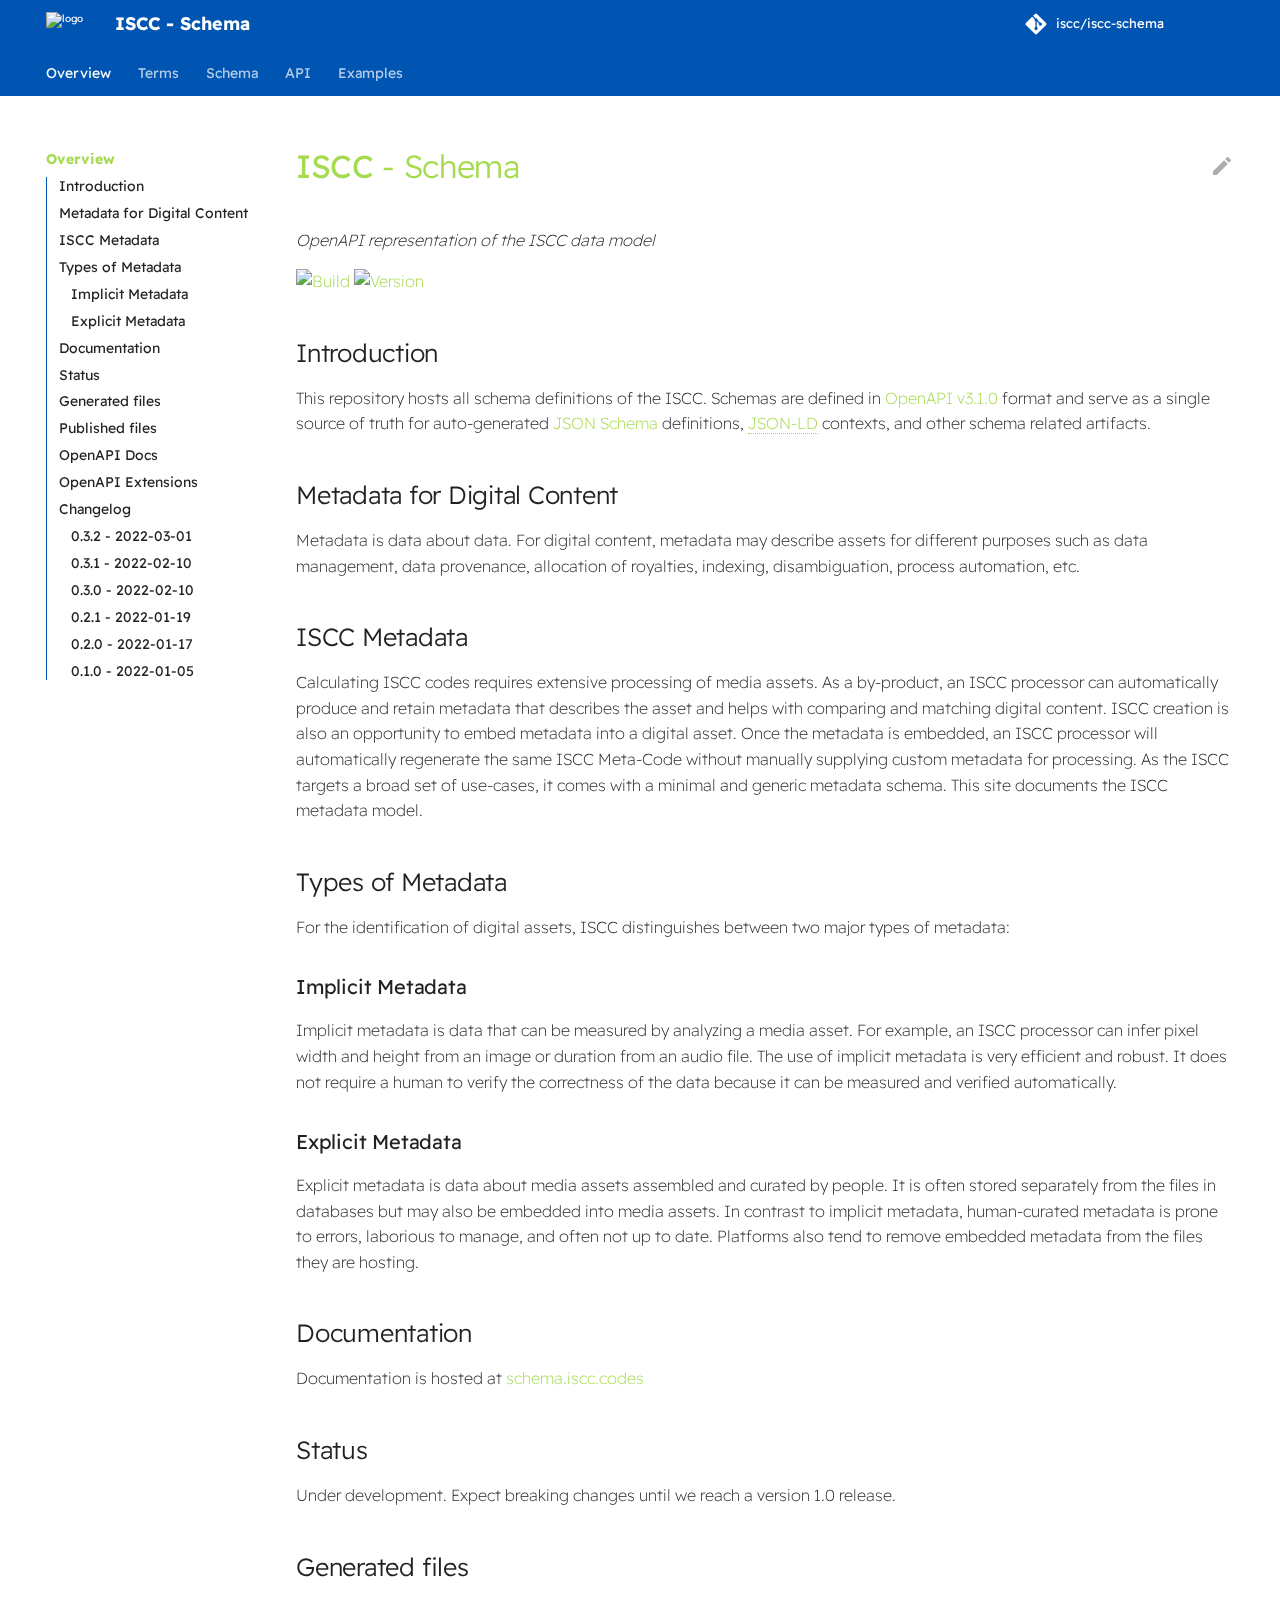
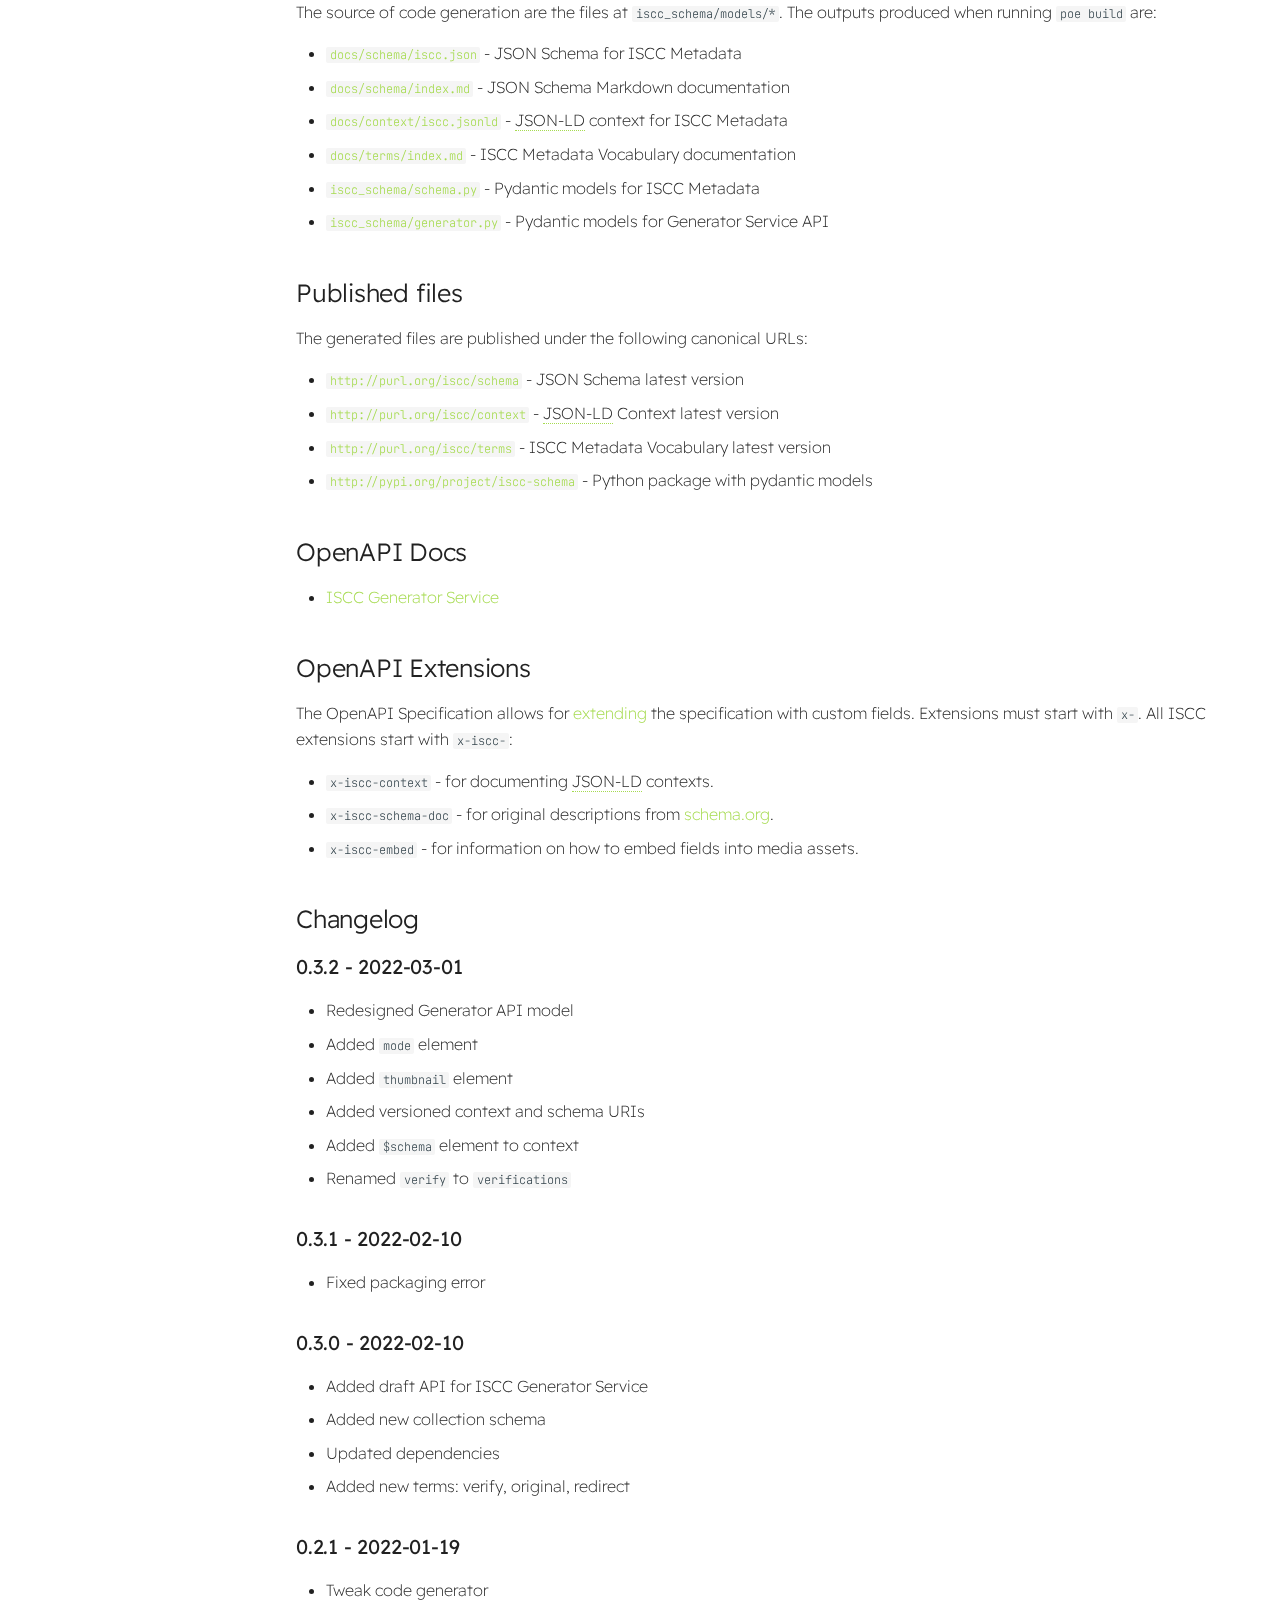
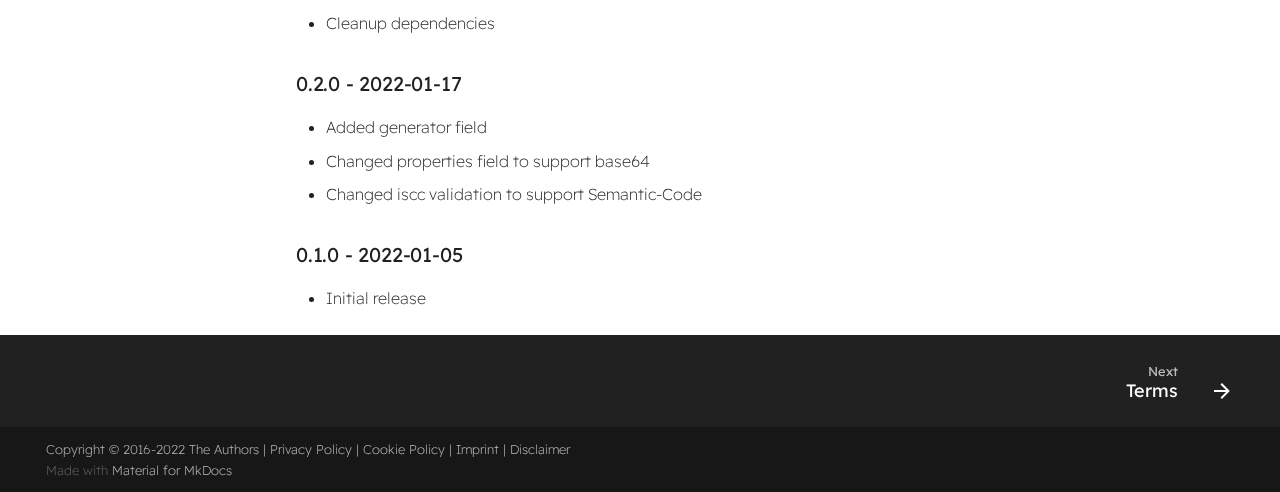
==== commit 49efb1f7: "Deployed 8603b3b with MkDocs version: 1.2.3" ====
--- a/index.html
+++ b/index.html
@@ -15,7 +15,7 @@
         <link rel="canonical" href="https://schema.iscc.codes/">
       
       <link rel="icon" href="images/iscc-logo-icon-black.svg">
-      <meta name="generator" content="mkdocs-1.2.3, mkdocs-material-8.2.1">
+      <meta name="generator" content="mkdocs-1.2.3, mkdocs-material-8.2.3">
     
     
       
@@ -35,7 +35,7 @@
       
         
         <link rel="preconnect" href="https://fonts.gstatic.com" crossorigin>
-        <link rel="stylesheet" href="https://fonts.googleapis.com/css?family=Readex+Pro:300,400,400i,700%7CJetBrains+Mono&display=fallback">
+        <link rel="stylesheet" href="https://fonts.googleapis.com/css?family=Readex+Pro:300,300i,400,400i,700,700i%7CJetBrains+Mono:400,400i,700,700i&display=fallback">
         <style>:root{--md-text-font:"Readex Pro";--md-code-font:"JetBrains Mono"}</style>
       
     
@@ -444,6 +444,13 @@
   
     <nav class="md-nav" aria-label="Changelog">
       <ul class="md-nav__list">
+        
+          <li class="md-nav__item">
+  <a href="#032-2022-03-01" class="md-nav__link">
+    0.3.2 - 2022-03-01
+  </a>
+  
+</li>
         
           <li class="md-nav__item">
   <a href="#031-2022-02-10" class="md-nav__link">
@@ -643,6 +650,15 @@
 <li><code>x-iscc-embed</code> - for information on how to embed fields into media assets.</li>
 </ul>
 <h2 id="changelog">Changelog<a class="headerlink" href="#changelog" title="Permanent link">#</a></h2>
+<h3 id="032-2022-03-01">0.3.2 - 2022-03-01<a class="headerlink" href="#032-2022-03-01" title="Permanent link">#</a></h3>
+<ul>
+<li>Redesigned Generator API model</li>
+<li>Added <code>mode</code> element</li>
+<li>Added <code>thumbnail</code> element</li>
+<li>Added versioned context and schema URIs</li>
+<li>Added <code>$schema</code> element to context</li>
+<li>Renamed <code>verify</code> to <code>verifications</code></li>
+</ul>
 <h3 id="031-2022-02-10">0.3.1 - 2022-02-10<a class="headerlink" href="#031-2022-02-10" title="Permanent link">#</a></h3>
 <ul>
 <li>Fixed packaging error</li>
@@ -726,7 +742,7 @@
     <script id="__config" type="application/json">{"base": ".", "features": ["toc.integrate", "navigation.indexes", "navigation.tracking", "navigation.tabs", "navigation.tabs.sticky", "navigation.expand"], "translations": {"clipboard.copy": "Copy to clipboard", "clipboard.copied": "Copied to clipboard", "search.config.lang": "en", "search.config.pipeline": "trimmer, stopWordFilter", "search.config.separator": "[\\s\\-]+", "search.placeholder": "Search", "search.result.placeholder": "Type to start searching", "search.result.none": "No matching documents", "search.result.one": "1 matching document", "search.result.other": "# matching documents", "search.result.more.one": "1 more on this page", "search.result.more.other": "# more on this page", "search.result.term.missing": "Missing", "select.version.title": "Select version"}, "search": "assets/javascripts/workers/search.bd0b6b67.min.js"}</script>
     
     
-      <script src="assets/javascripts/bundle.8aa65030.min.js"></script>
+      <script src="assets/javascripts/bundle.b88e97c5.min.js"></script>
       
     
   </body>
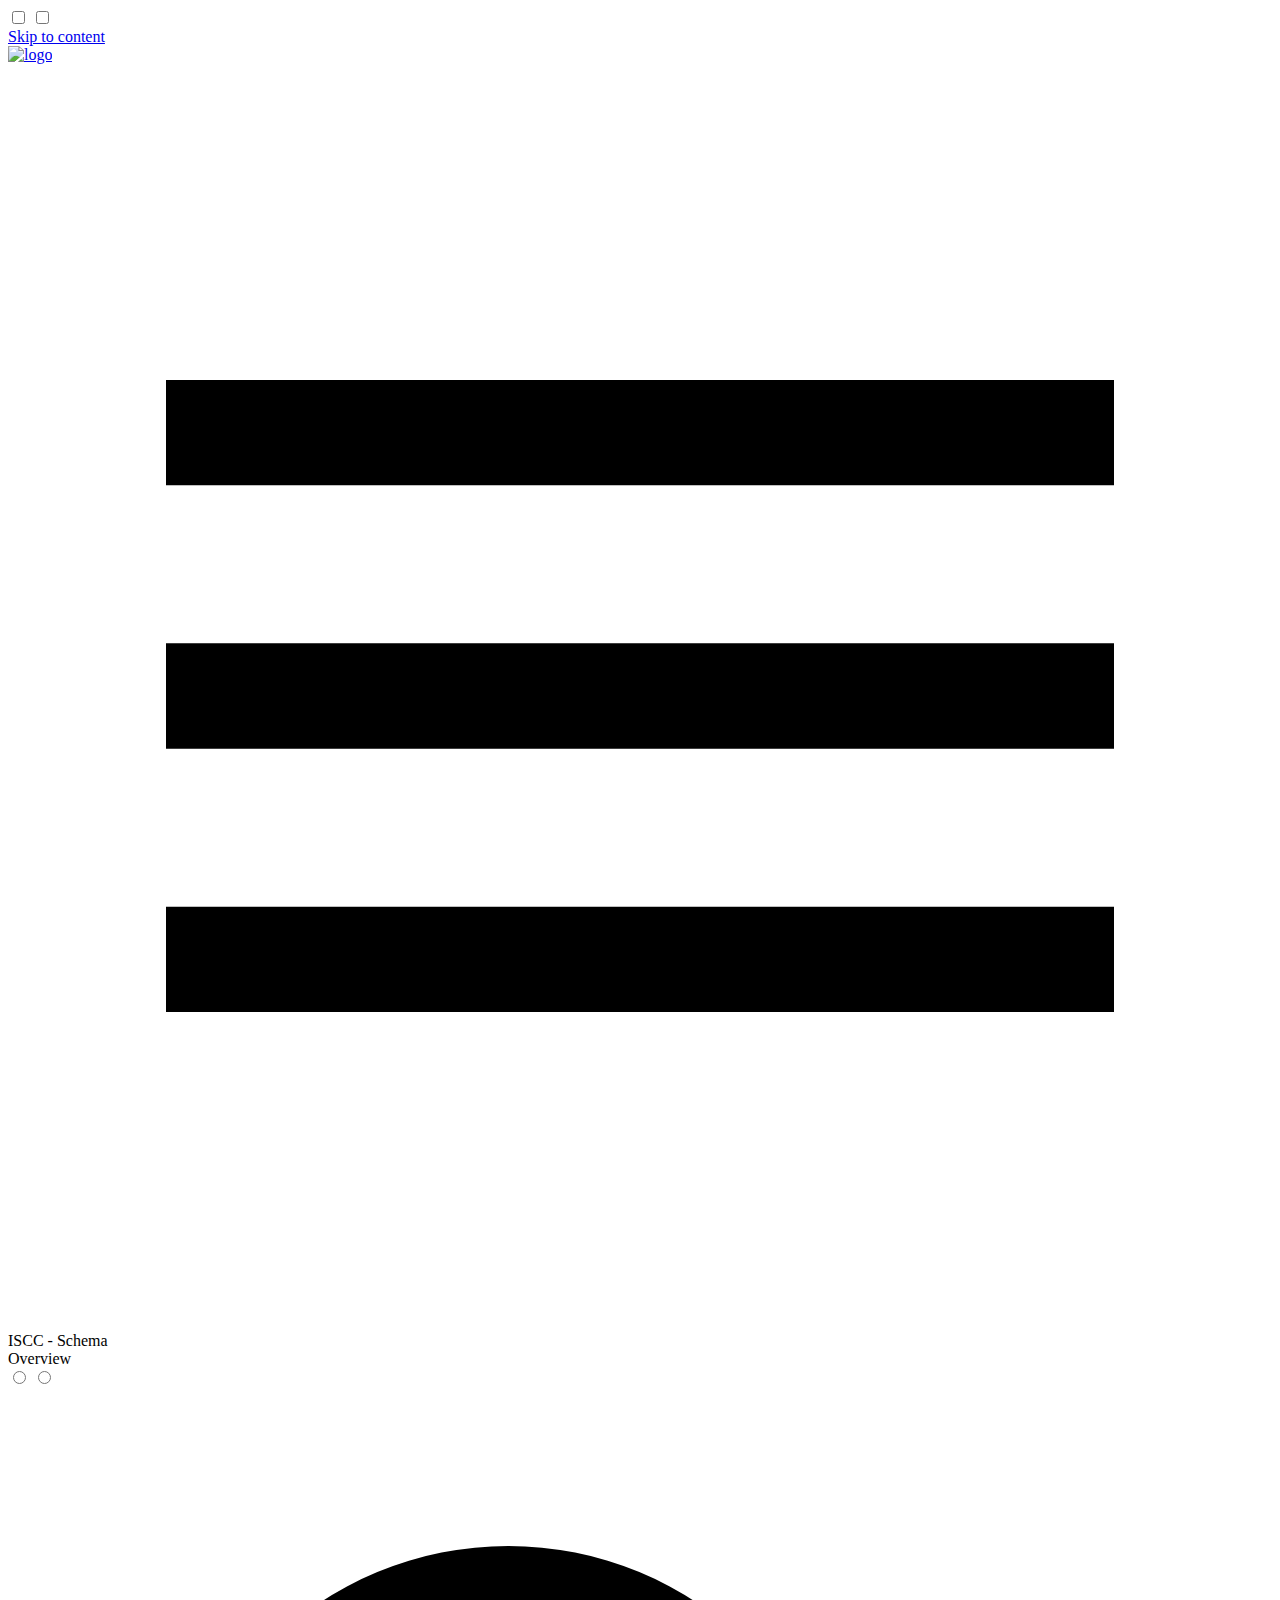
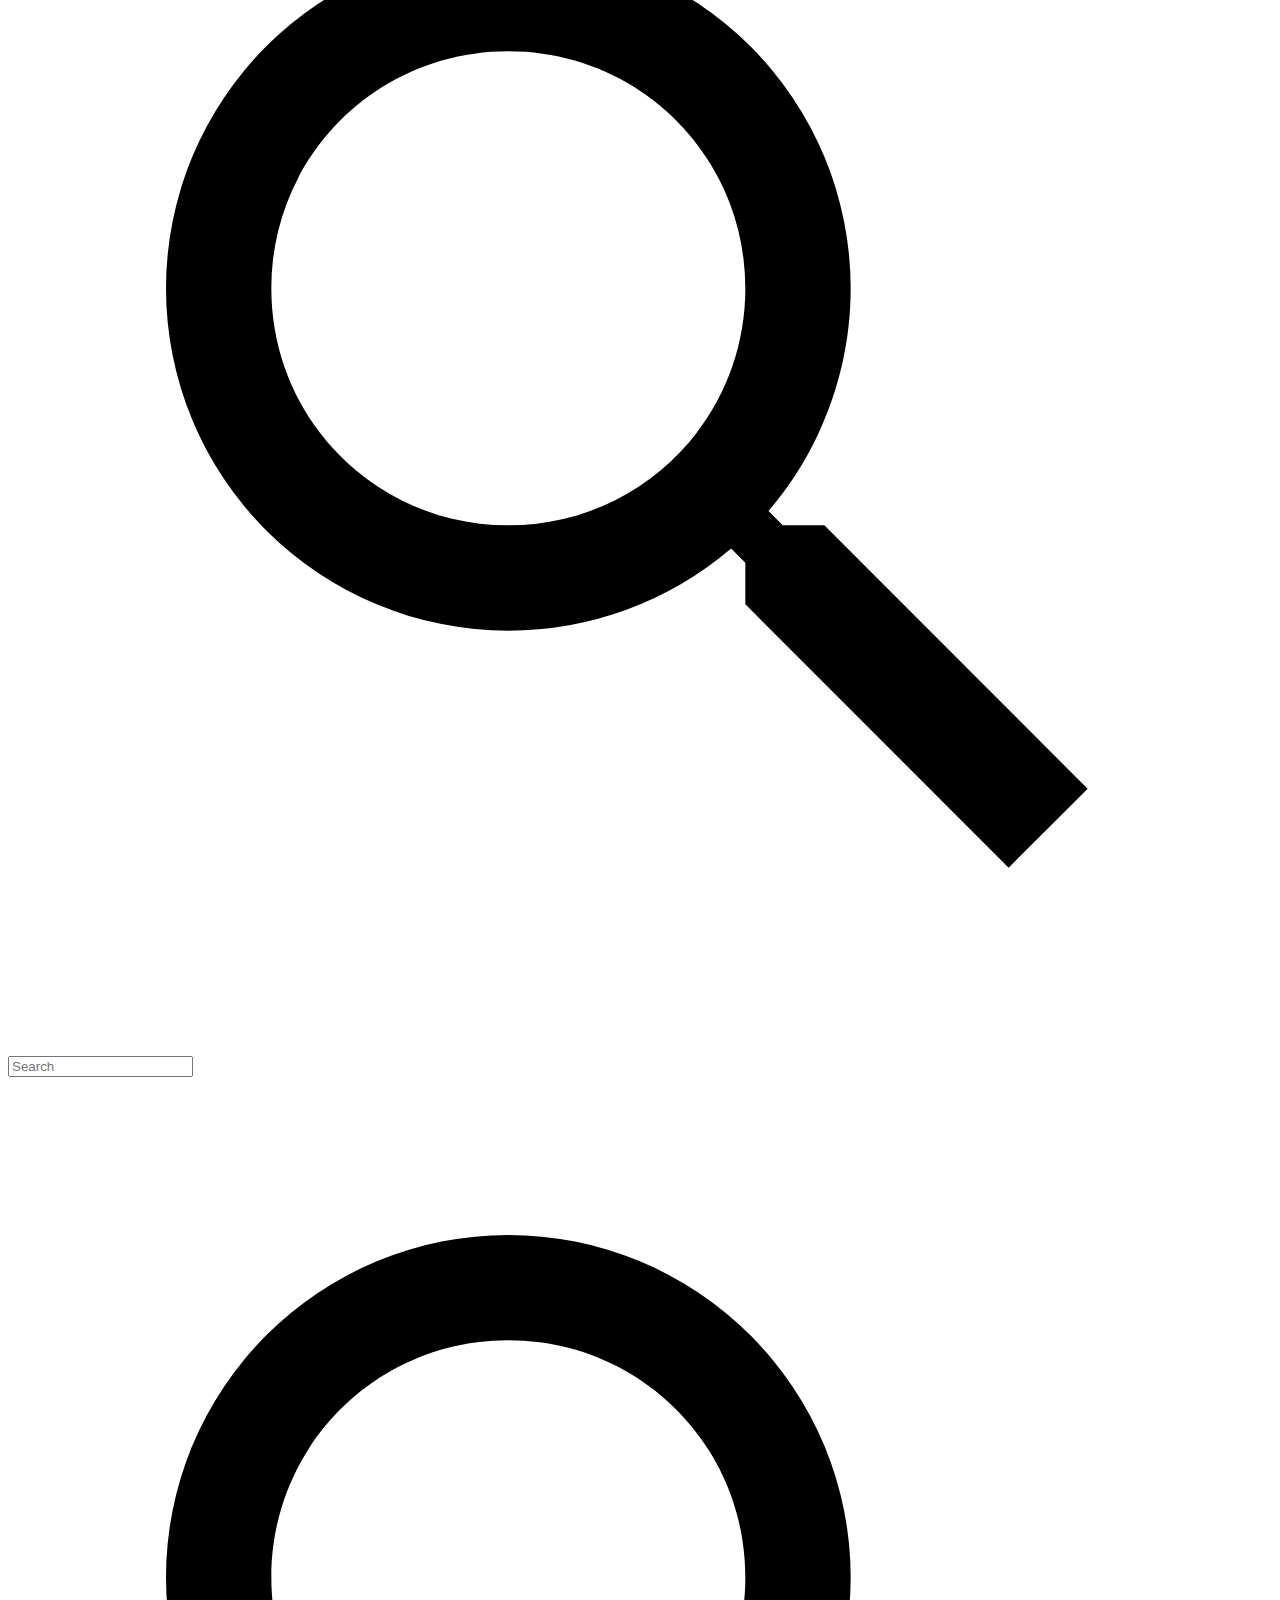
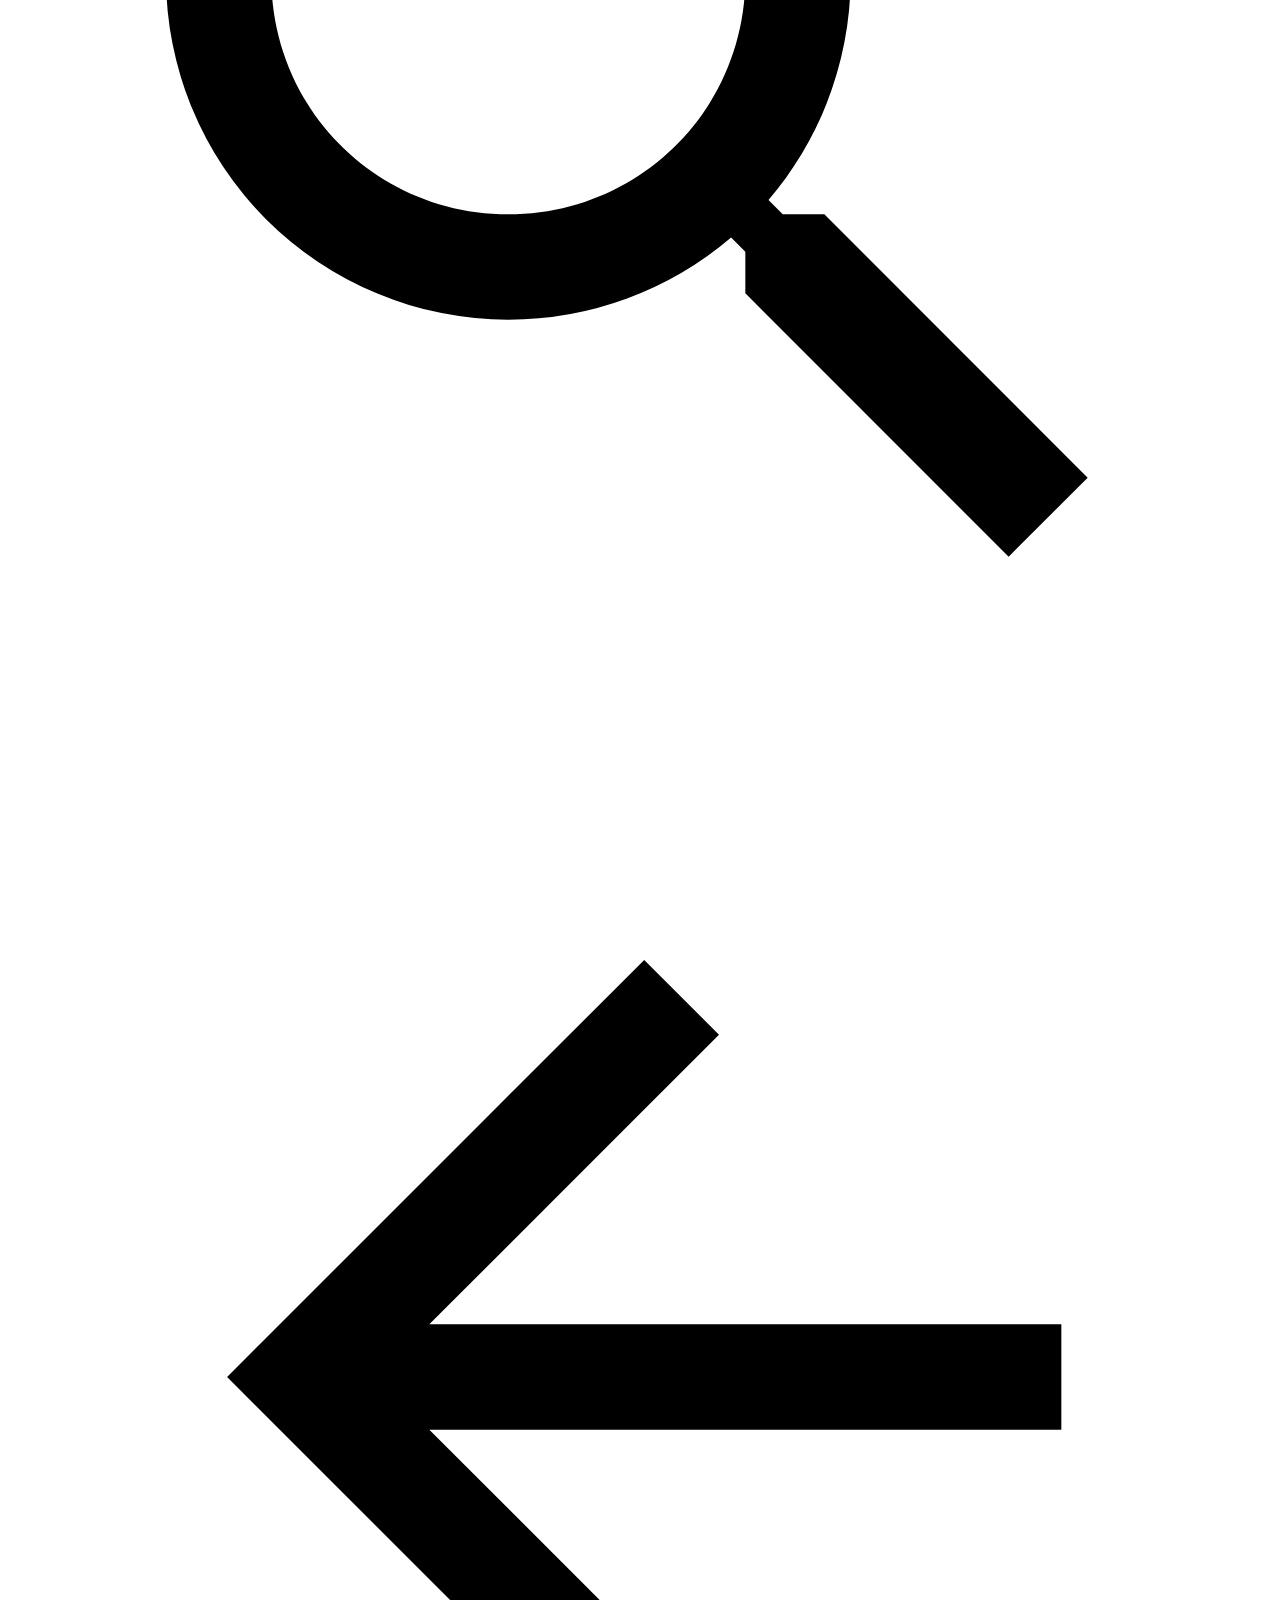
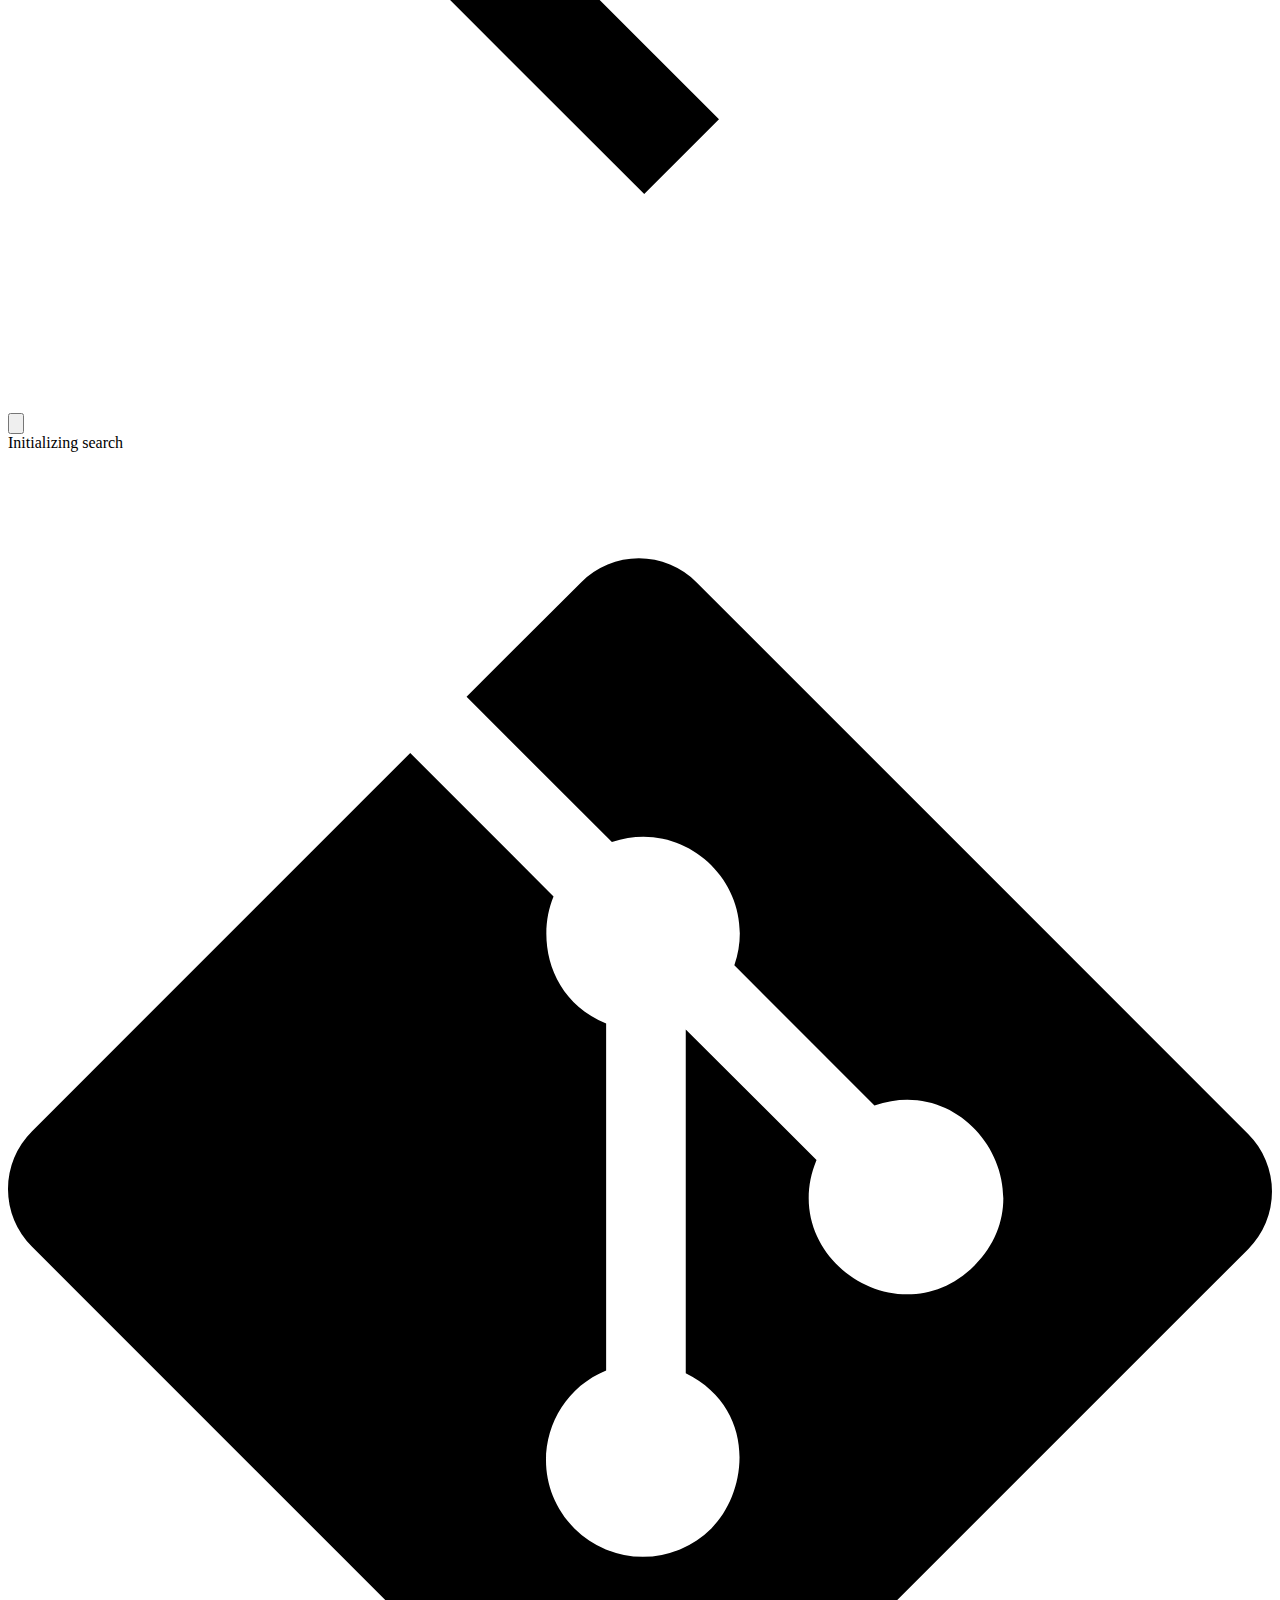
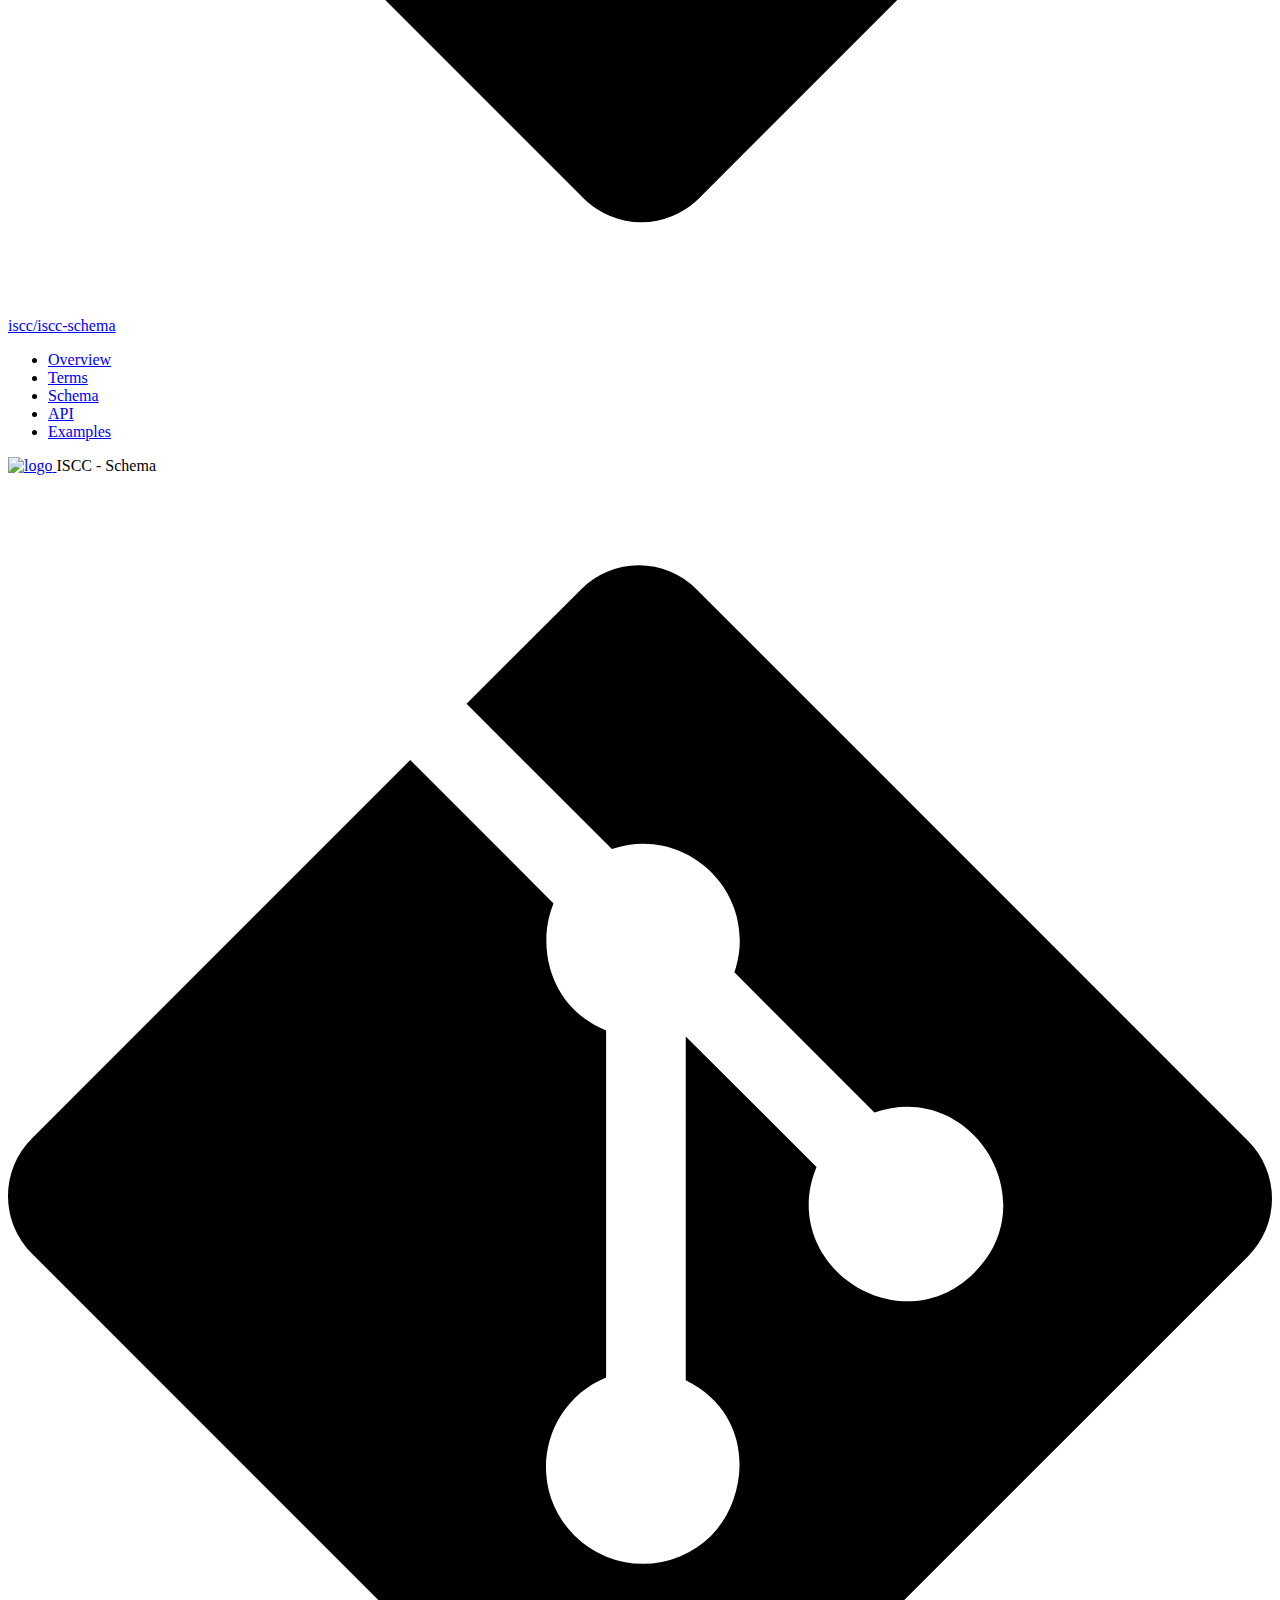
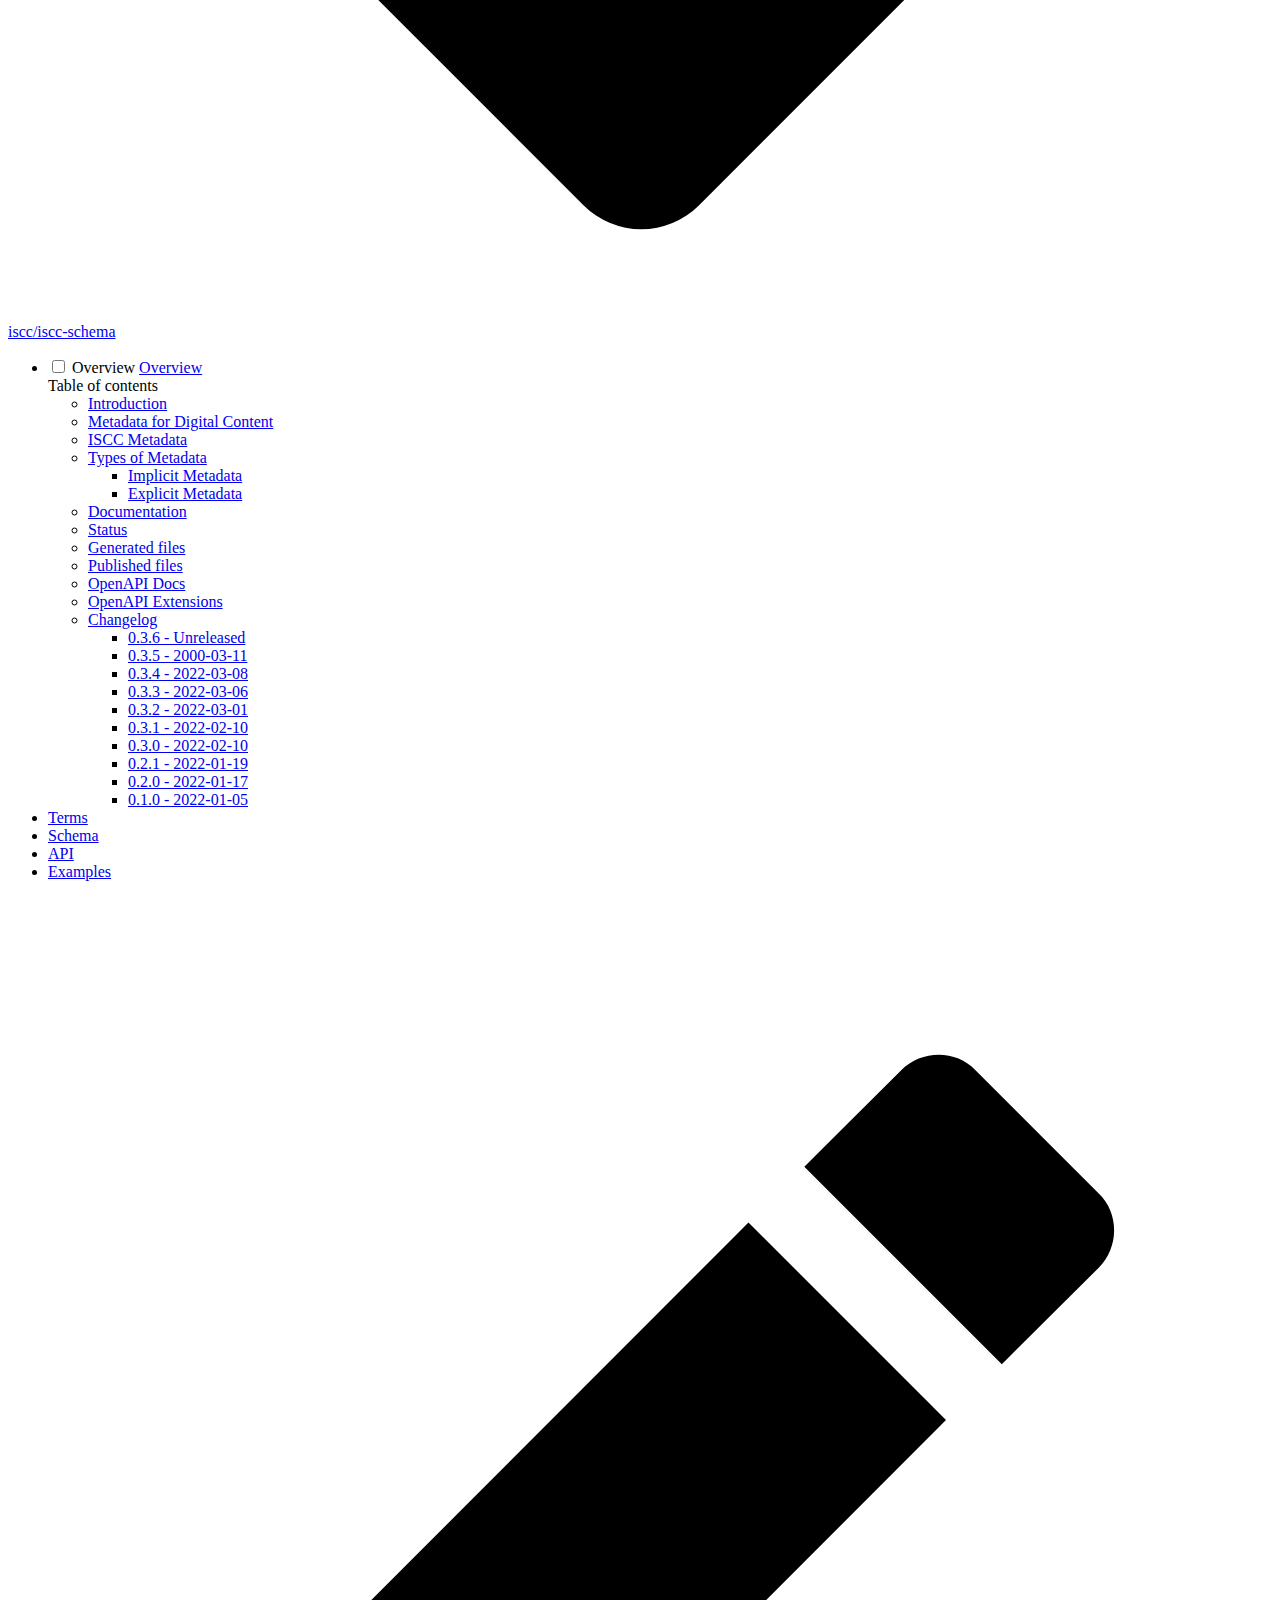
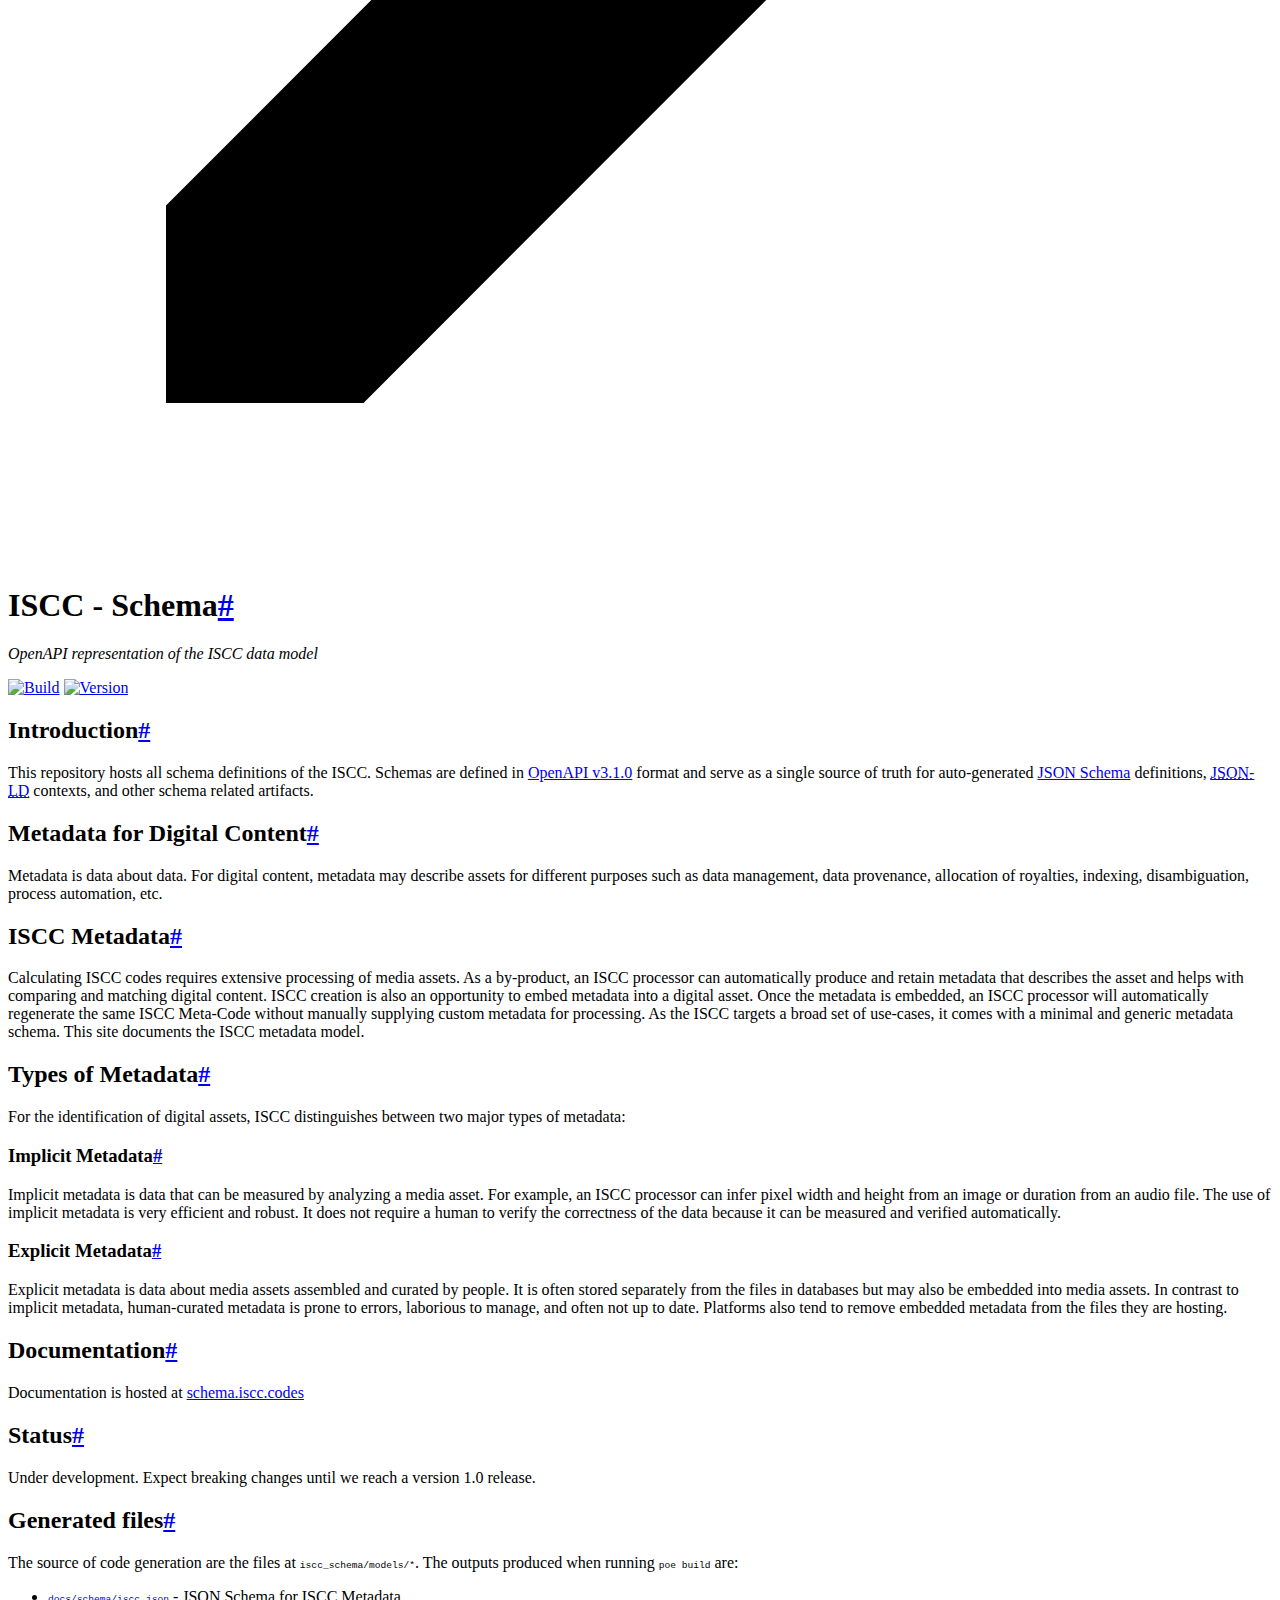
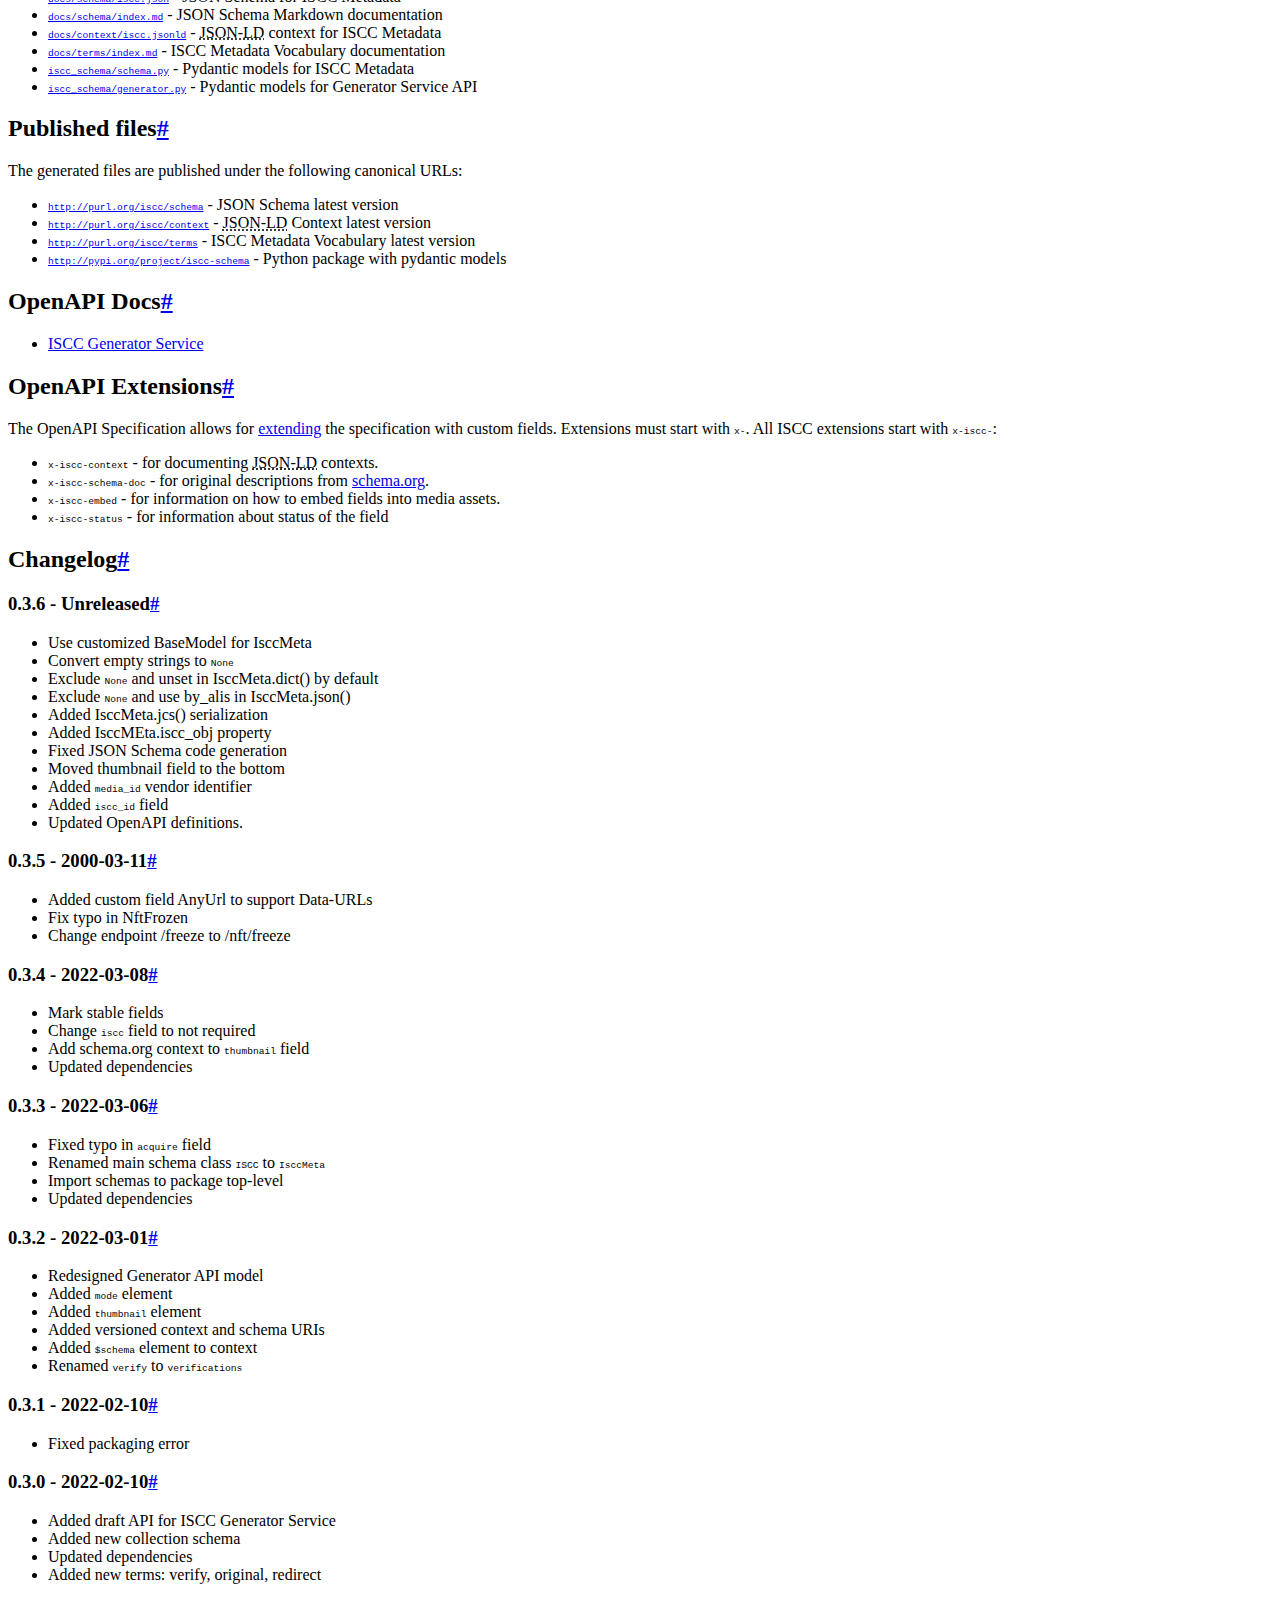
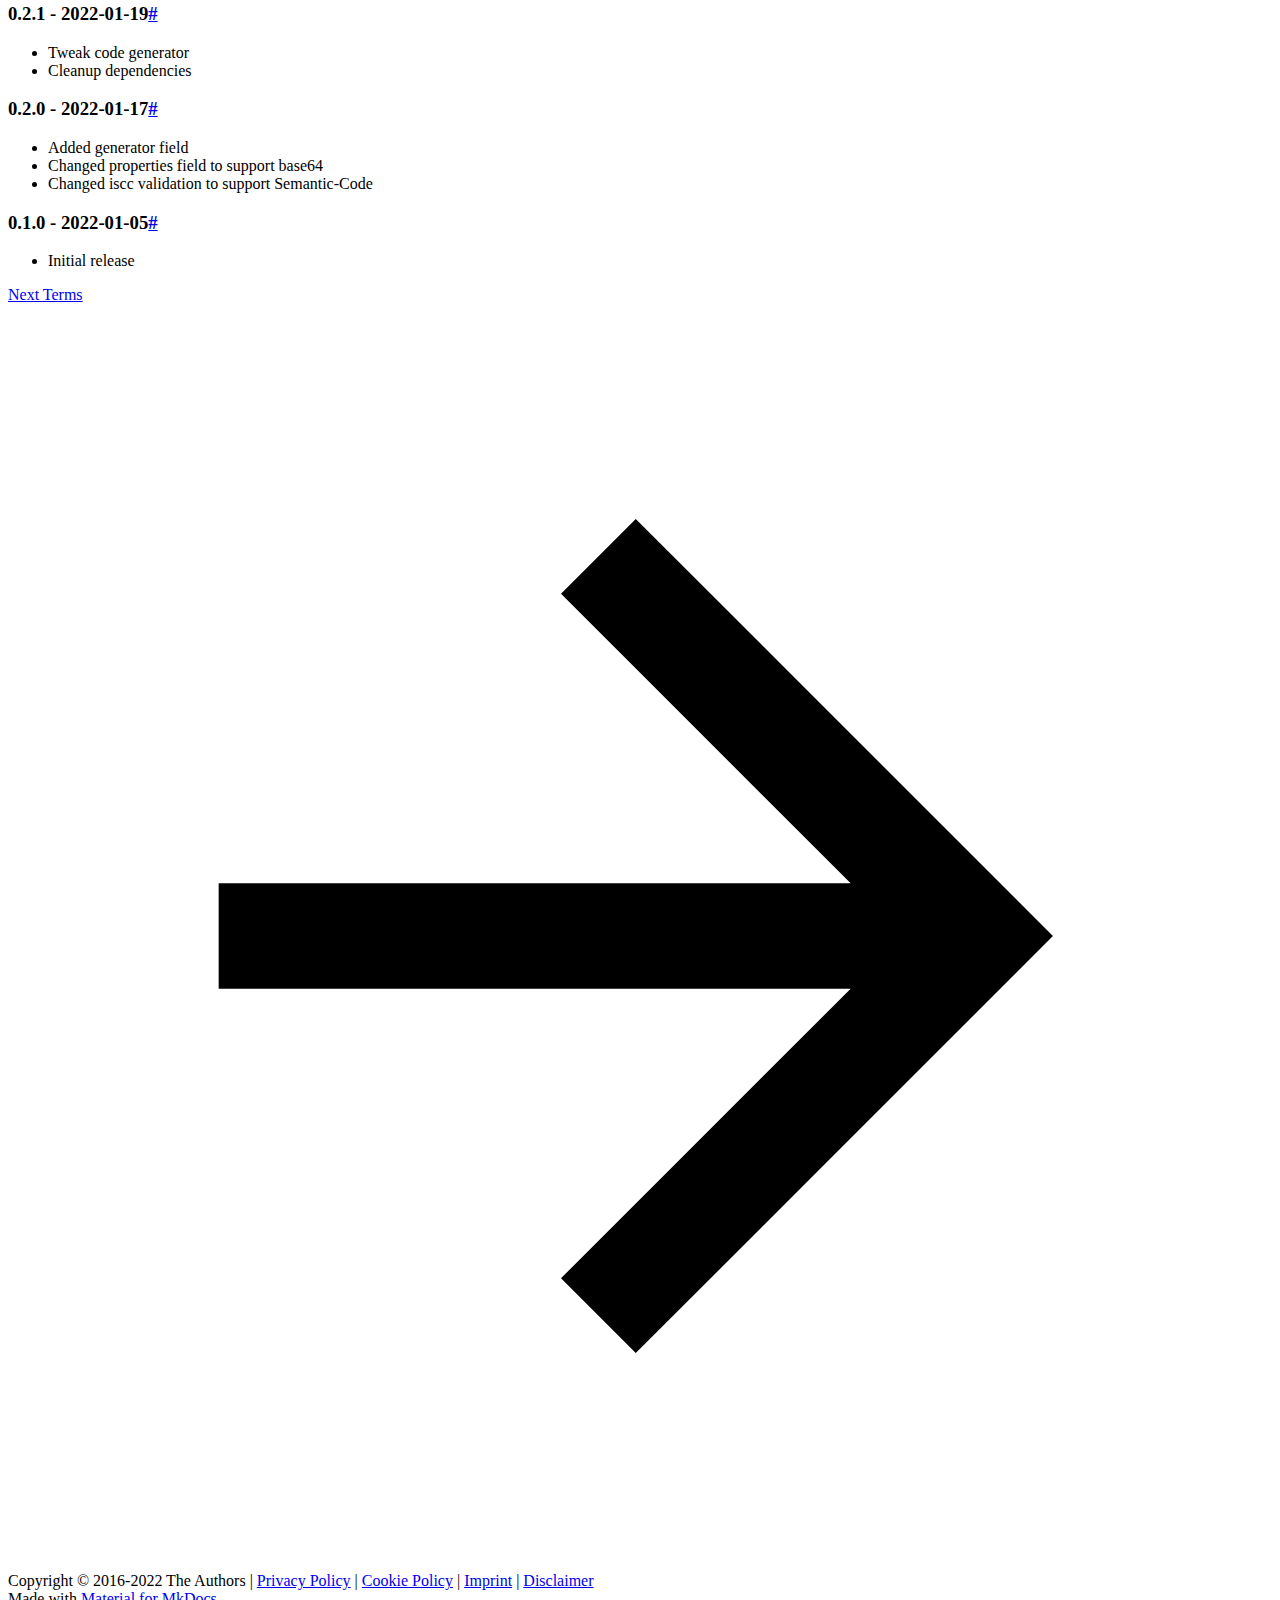
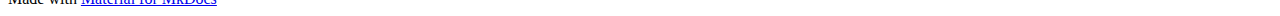
==== commit 3809e5c1: "Deployed 10b0562 with MkDocs version: 1.2.3" ====
--- a/index.html
+++ b/index.html
@@ -15,7 +15,7 @@
         <link rel="canonical" href="https://schema.iscc.codes/">
       
       <link rel="icon" href="images/iscc-logo-icon-black.svg">
-      <meta name="generator" content="mkdocs-1.2.3, mkdocs-material-8.2.3">
+      <meta name="generator" content="mkdocs-1.2.3, mkdocs-material-8.2.5">
     
     
       
@@ -23,7 +23,7 @@
       
     
     
-      <link rel="stylesheet" href="assets/stylesheets/main.e8d9bf0c.min.css">
+      <link rel="stylesheet" href="assets/stylesheets/main.2d9f7617.min.css">
       
         
         <link rel="stylesheet" href="assets/stylesheets/palette.e6a45f82.min.css">
@@ -33,6 +33,7 @@
     
     
       
+        
         
         <link rel="preconnect" href="https://fonts.gstatic.com" crossorigin>
         <link rel="stylesheet" href="https://fonts.googleapis.com/css?family=Readex+Pro:300,300i,400,400i,700,700i%7CJetBrains+Mono:400,400i,700,700i&display=fallback">
@@ -444,6 +445,34 @@
   
     <nav class="md-nav" aria-label="Changelog">
       <ul class="md-nav__list">
+        
+          <li class="md-nav__item">
+  <a href="#036-unreleased" class="md-nav__link">
+    0.3.6 - Unreleased
+  </a>
+  
+</li>
+        
+          <li class="md-nav__item">
+  <a href="#035-2000-03-11" class="md-nav__link">
+    0.3.5 - 2000-03-11
+  </a>
+  
+</li>
+        
+          <li class="md-nav__item">
+  <a href="#034-2022-03-08" class="md-nav__link">
+    0.3.4 - 2022-03-08
+  </a>
+  
+</li>
+        
+          <li class="md-nav__item">
+  <a href="#033-2022-03-06" class="md-nav__link">
+    0.3.3 - 2022-03-06
+  </a>
+  
+</li>
         
           <li class="md-nav__item">
   <a href="#032-2022-03-01" class="md-nav__link">
@@ -648,8 +677,43 @@
 <li><code>x-iscc-context</code> - for documenting <abbr title="A JSON-based Serialization for Linked Data">JSON-LD</abbr> contexts.</li>
 <li><code>x-iscc-schema-doc</code> - for original descriptions from <a href="https://schema.org">schema.org</a>.</li>
 <li><code>x-iscc-embed</code> - for information on how to embed fields into media assets.</li>
+<li><code>x-iscc-status</code> - for information about status of the field</li>
 </ul>
 <h2 id="changelog">Changelog<a class="headerlink" href="#changelog" title="Permanent link">#</a></h2>
+<h3 id="036-unreleased">0.3.6 - Unreleased<a class="headerlink" href="#036-unreleased" title="Permanent link">#</a></h3>
+<ul>
+<li>Use customized BaseModel for IsccMeta</li>
+<li>Convert empty strings to <code>None</code></li>
+<li>Exclude <code>None</code> and unset in IsccMeta.dict() by default</li>
+<li>Exclude <code>None</code> and use by_alis in IsccMeta.json()</li>
+<li>Added IsccMeta.jcs() serialization</li>
+<li>Added IsccMEta.iscc_obj property</li>
+<li>Fixed JSON Schema code generation</li>
+<li>Moved thumbnail field to the bottom</li>
+<li>Added <code>media_id</code> vendor identifier</li>
+<li>Added <code>iscc_id</code> field</li>
+<li>Updated OpenAPI definitions.</li>
+</ul>
+<h3 id="035-2000-03-11">0.3.5 - 2000-03-11<a class="headerlink" href="#035-2000-03-11" title="Permanent link">#</a></h3>
+<ul>
+<li>Added custom field AnyUrl to support Data-URLs</li>
+<li>Fix typo in NftFrozen</li>
+<li>Change endpoint /freeze to /nft/freeze</li>
+</ul>
+<h3 id="034-2022-03-08">0.3.4 - 2022-03-08<a class="headerlink" href="#034-2022-03-08" title="Permanent link">#</a></h3>
+<ul>
+<li>Mark stable fields</li>
+<li>Change <code>iscc</code> field to not required</li>
+<li>Add schema.org context to <code>thumbnail</code> field</li>
+<li>Updated dependencies</li>
+</ul>
+<h3 id="033-2022-03-06">0.3.3 - 2022-03-06<a class="headerlink" href="#033-2022-03-06" title="Permanent link">#</a></h3>
+<ul>
+<li>Fixed typo in <code>acquire</code> field</li>
+<li>Renamed main schema class <code>ISCC</code> to <code>IsccMeta</code></li>
+<li>Import schemas to package top-level</li>
+<li>Updated dependencies</li>
+</ul>
 <h3 id="032-2022-03-01">0.3.2 - 2022-03-01<a class="headerlink" href="#032-2022-03-01" title="Permanent link">#</a></h3>
 <ul>
 <li>Redesigned Generator API model</li>
@@ -742,7 +806,7 @@
     <script id="__config" type="application/json">{"base": ".", "features": ["toc.integrate", "navigation.indexes", "navigation.tracking", "navigation.tabs", "navigation.tabs.sticky", "navigation.expand"], "translations": {"clipboard.copy": "Copy to clipboard", "clipboard.copied": "Copied to clipboard", "search.config.lang": "en", "search.config.pipeline": "trimmer, stopWordFilter", "search.config.separator": "[\\s\\-]+", "search.placeholder": "Search", "search.result.placeholder": "Type to start searching", "search.result.none": "No matching documents", "search.result.one": "1 matching document", "search.result.other": "# matching documents", "search.result.more.one": "1 more on this page", "search.result.more.other": "# more on this page", "search.result.term.missing": "Missing", "select.version.title": "Select version"}, "search": "assets/javascripts/workers/search.bd0b6b67.min.js"}</script>
     
     
-      <script src="assets/javascripts/bundle.b88e97c5.min.js"></script>
+      <script src="assets/javascripts/bundle.467223ff.min.js"></script>
       
     
   </body>
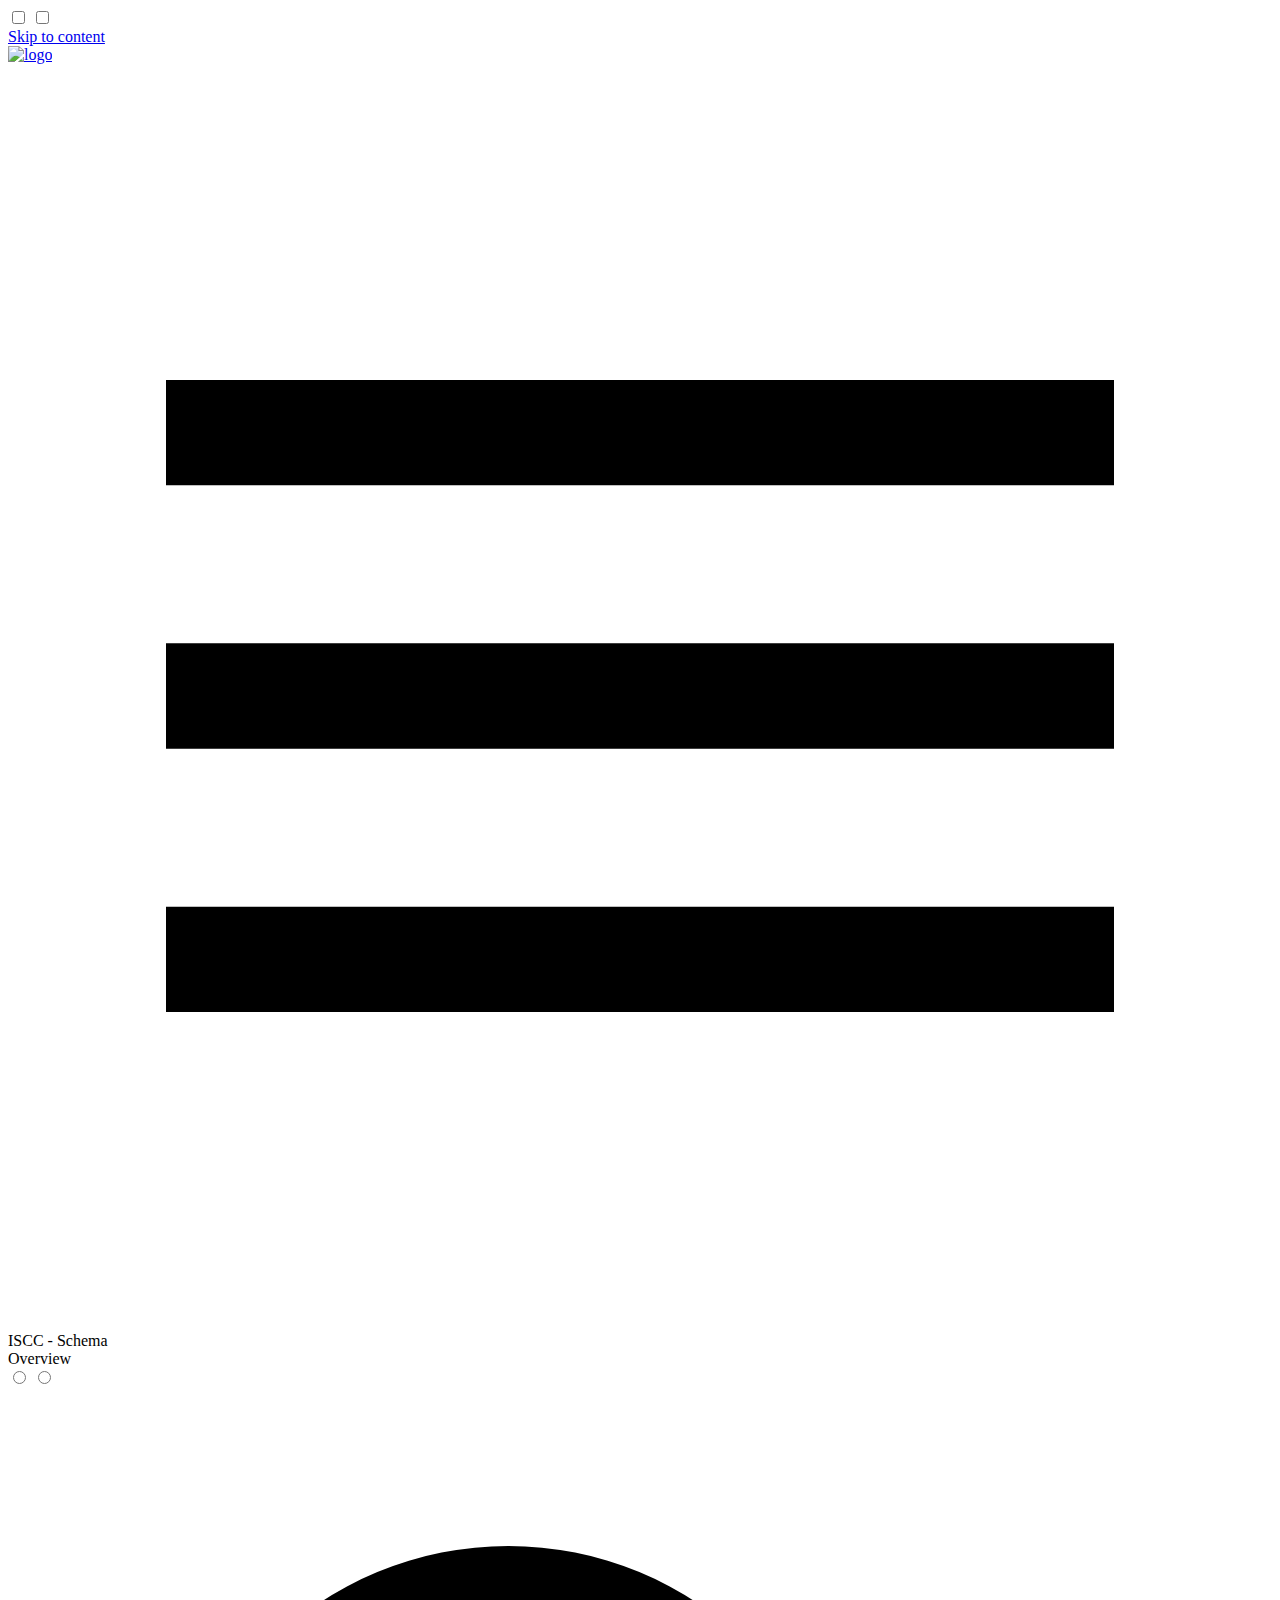
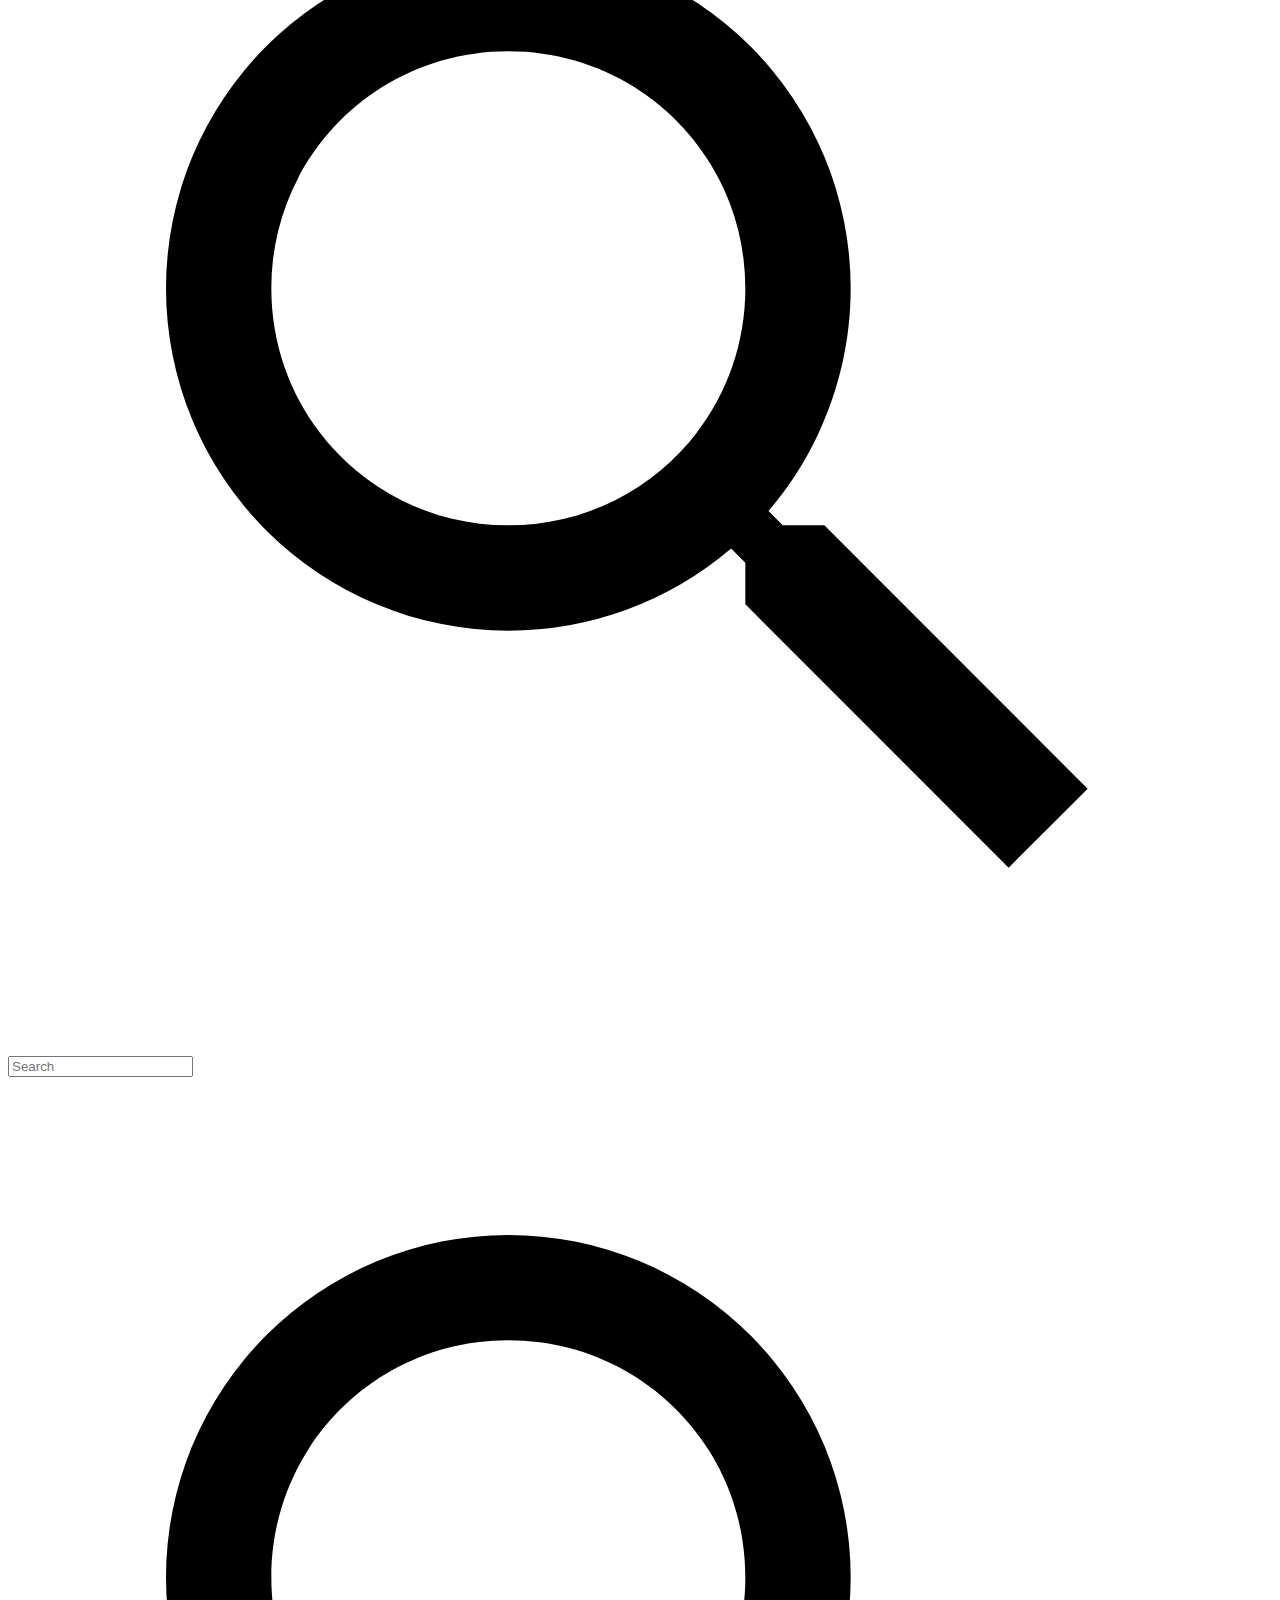
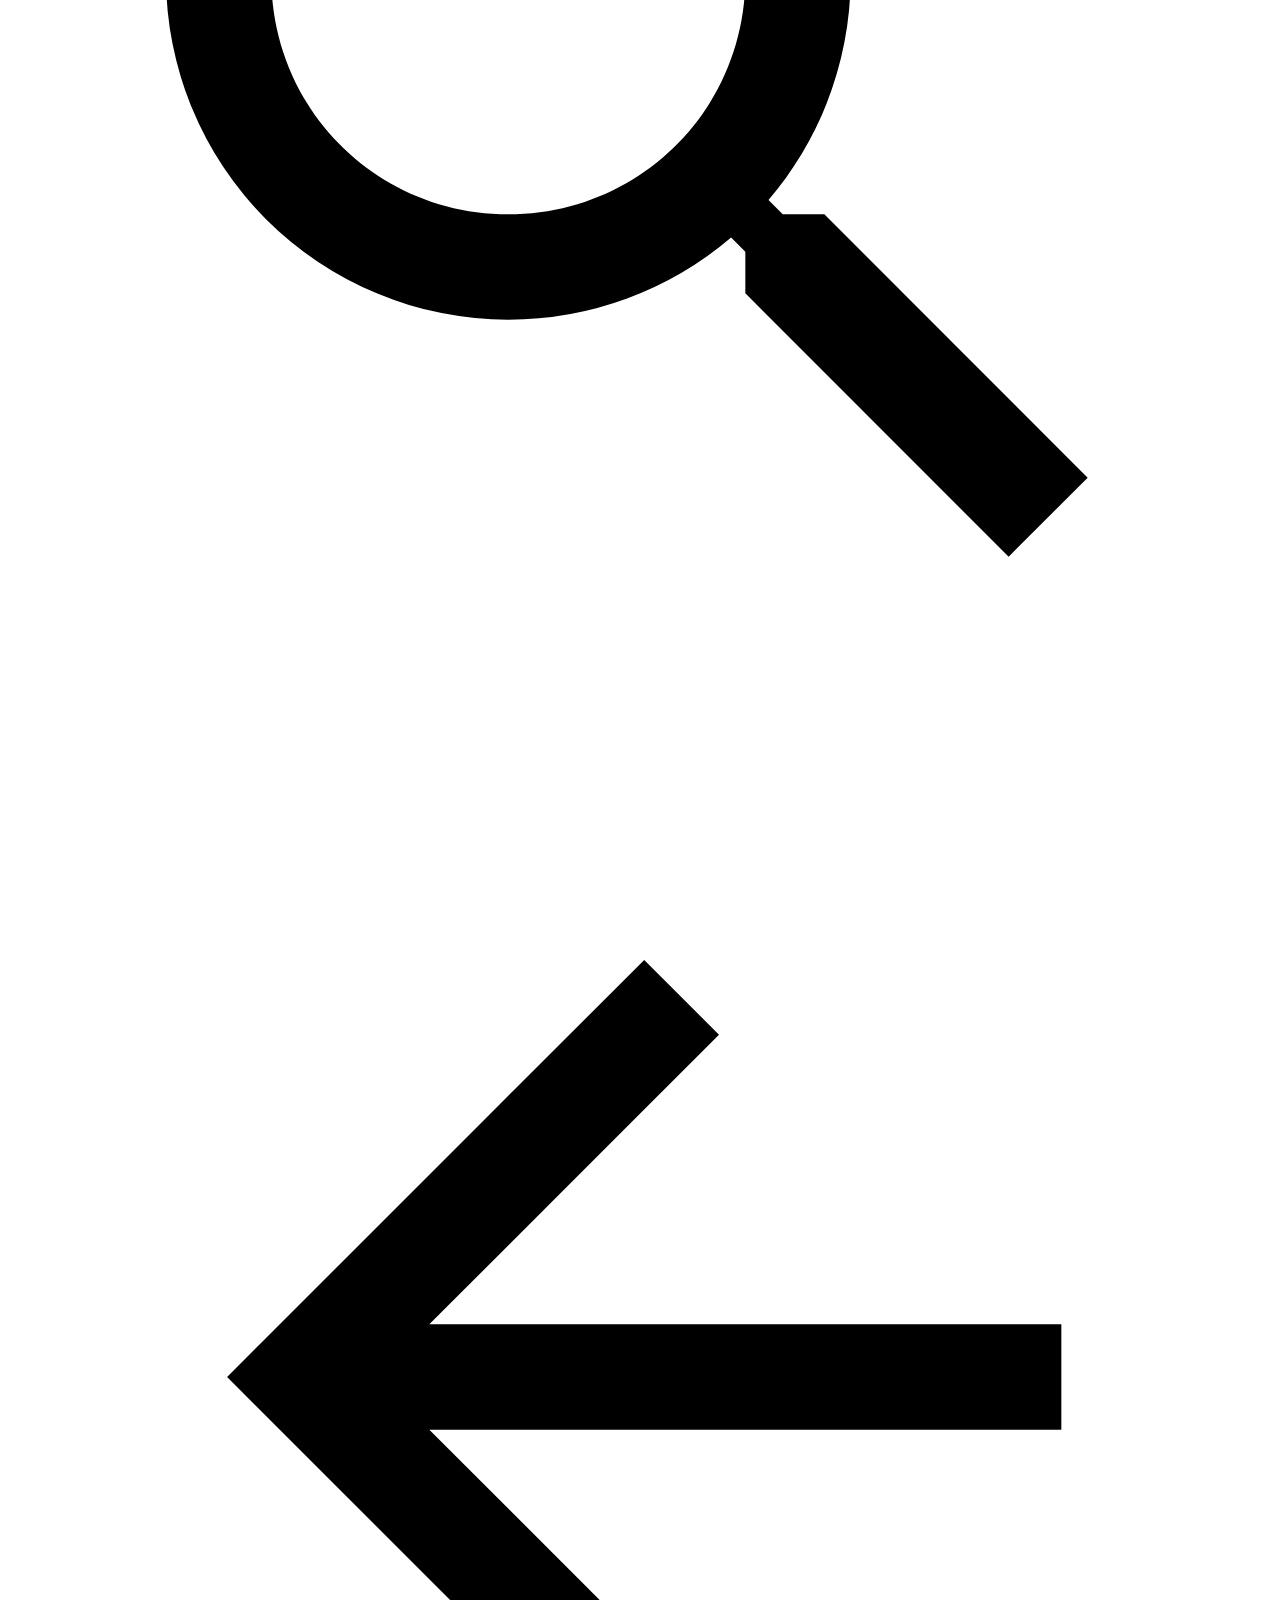
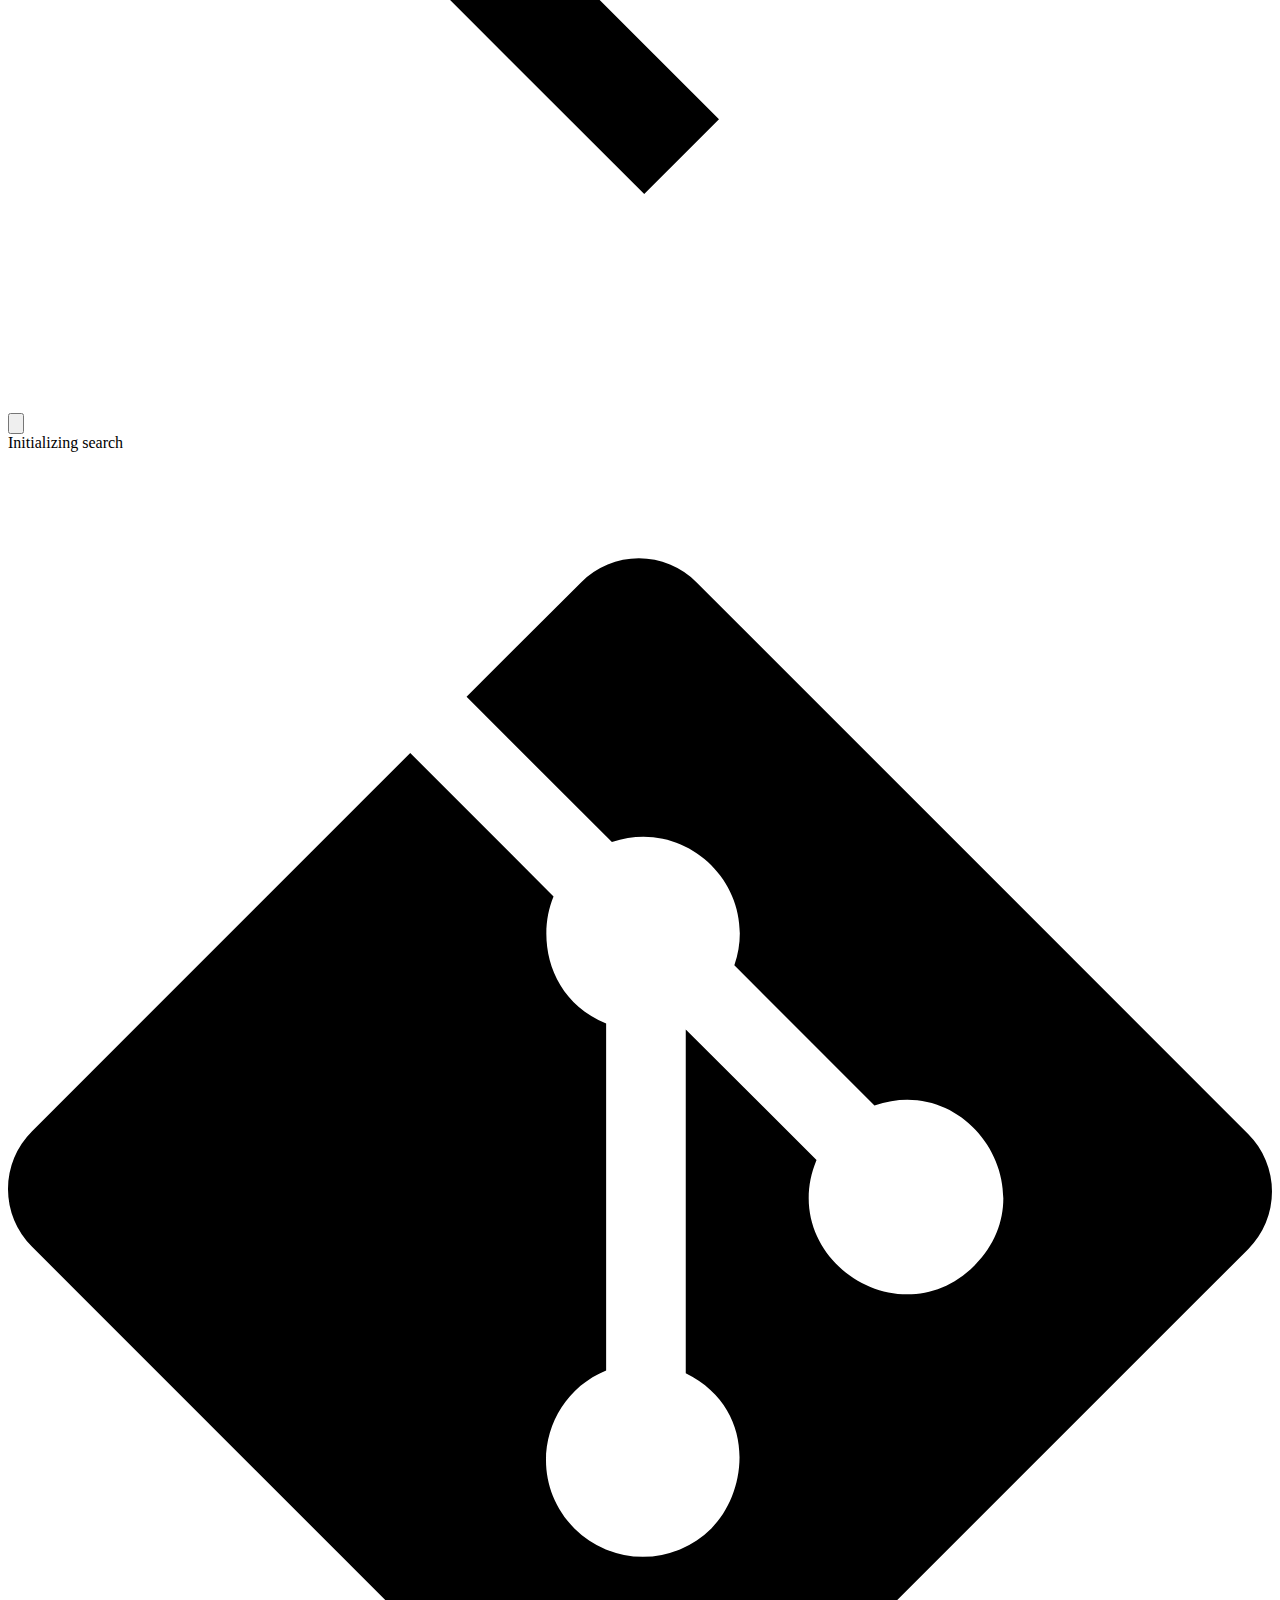
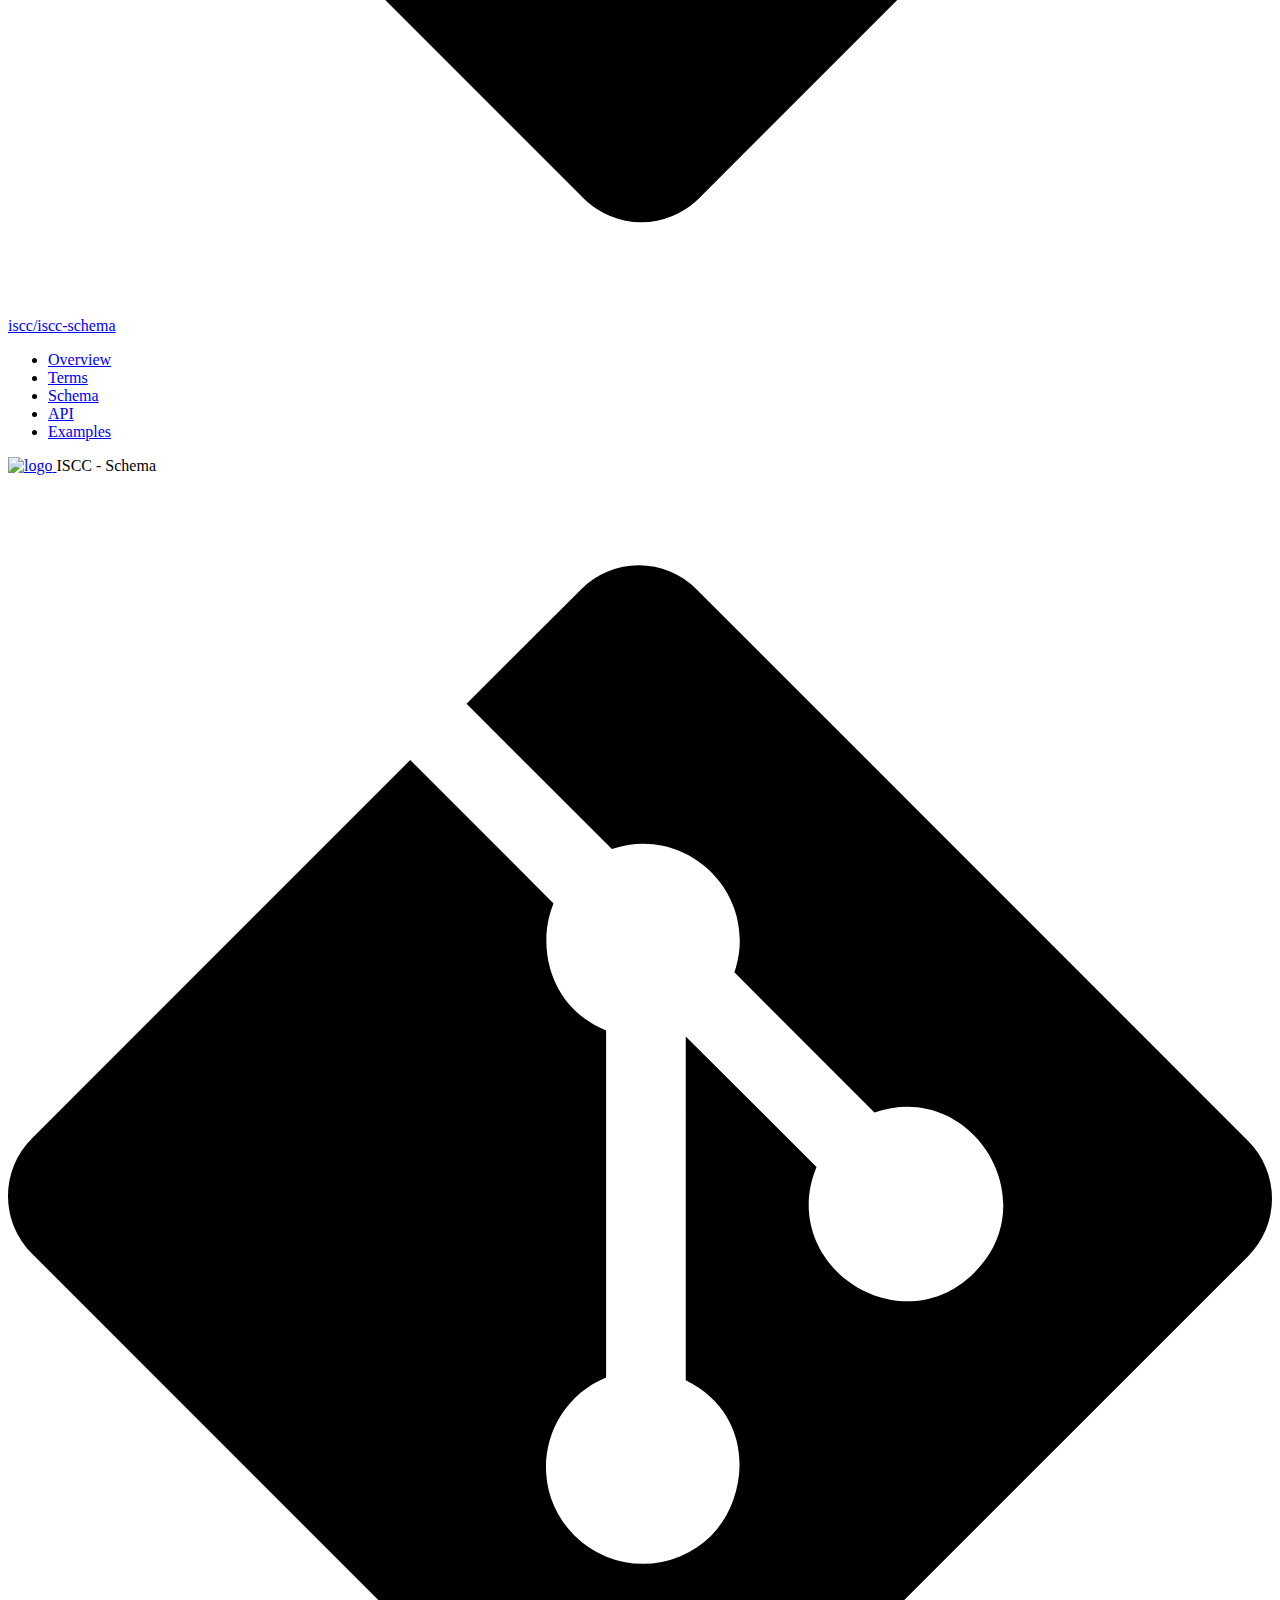
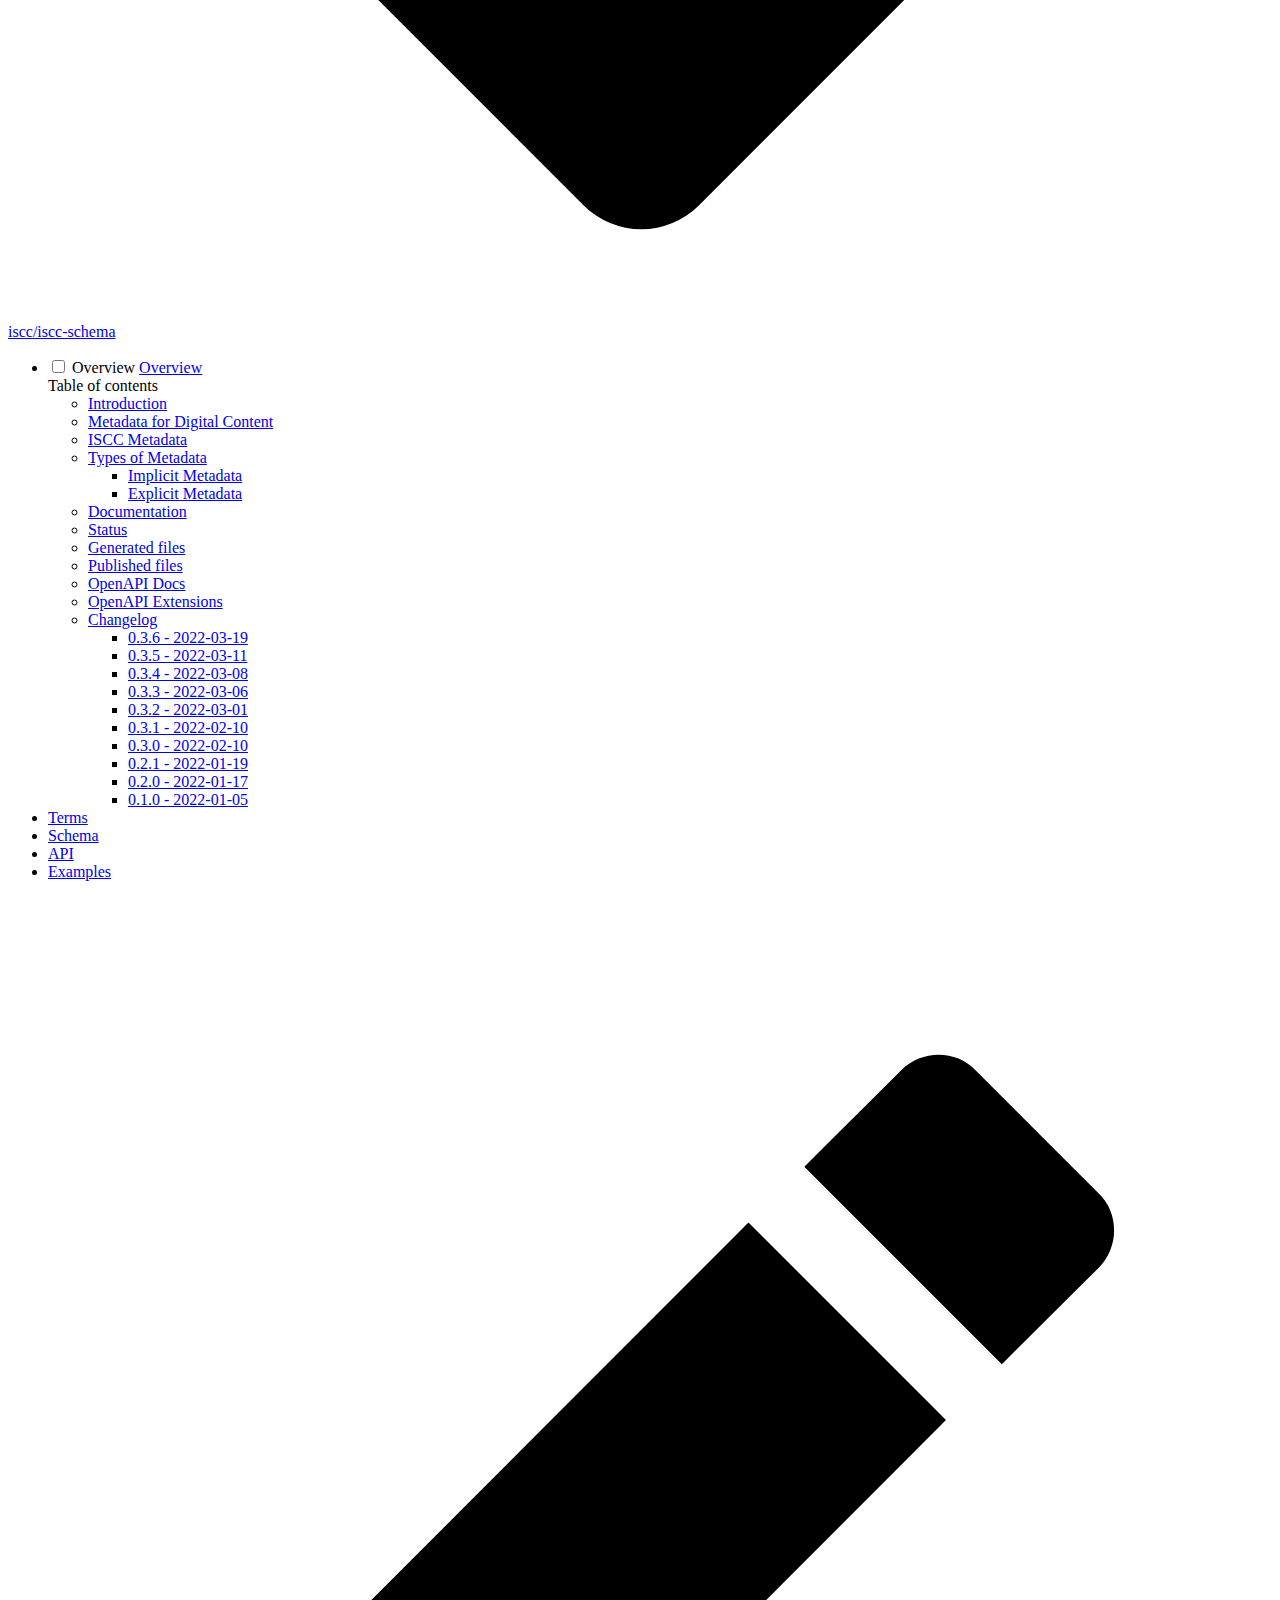
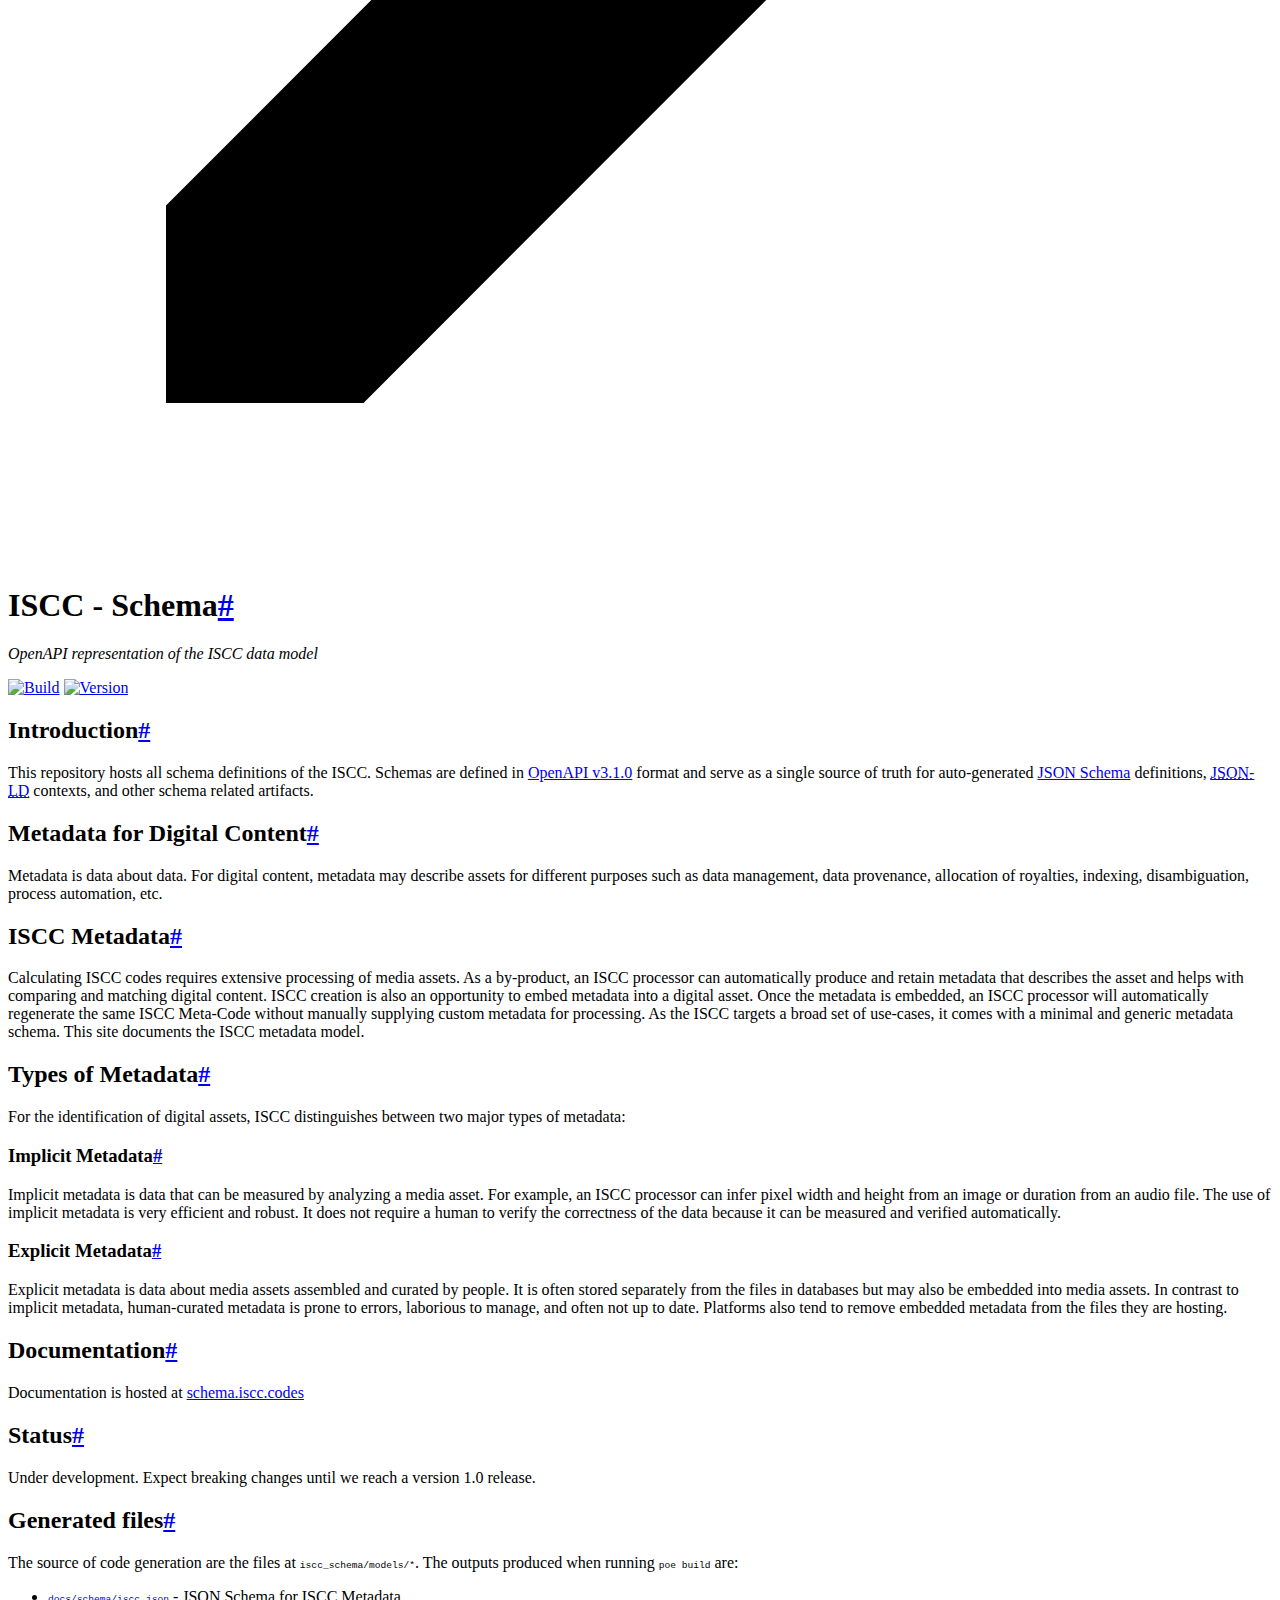
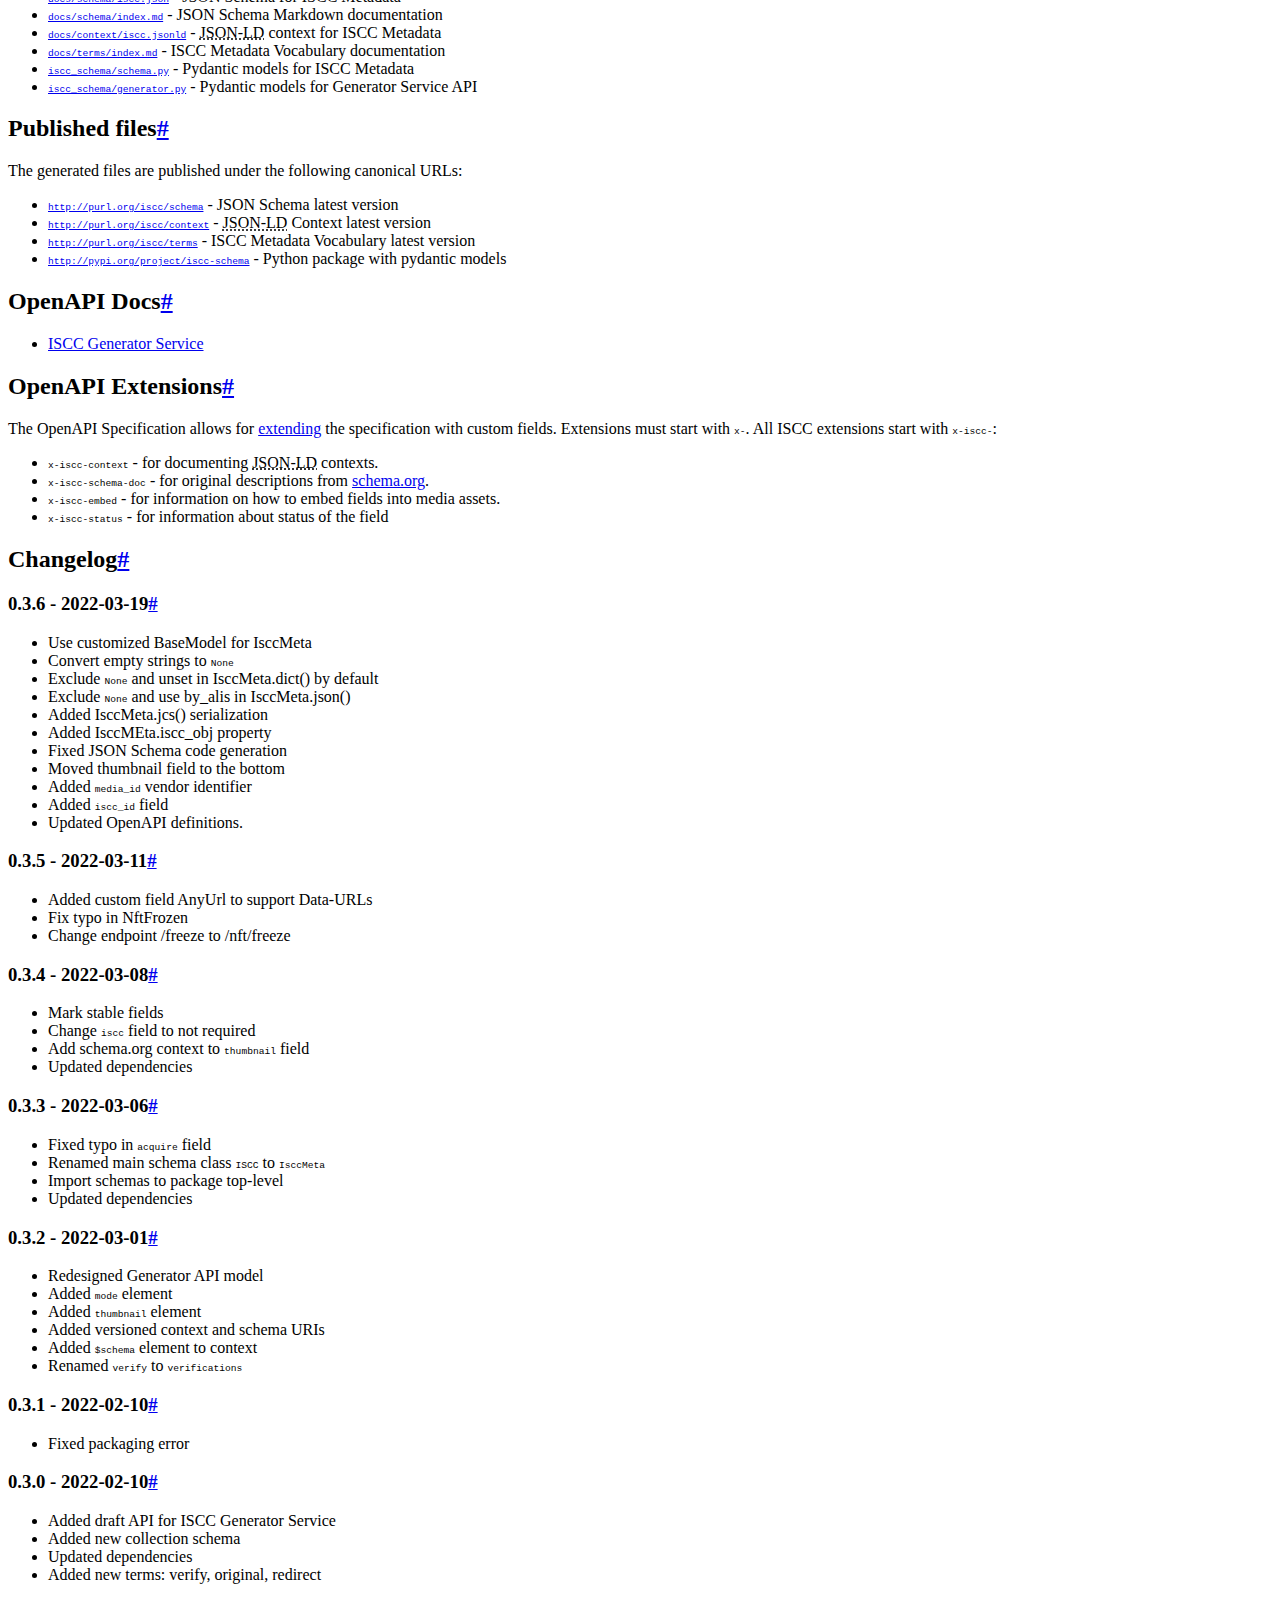
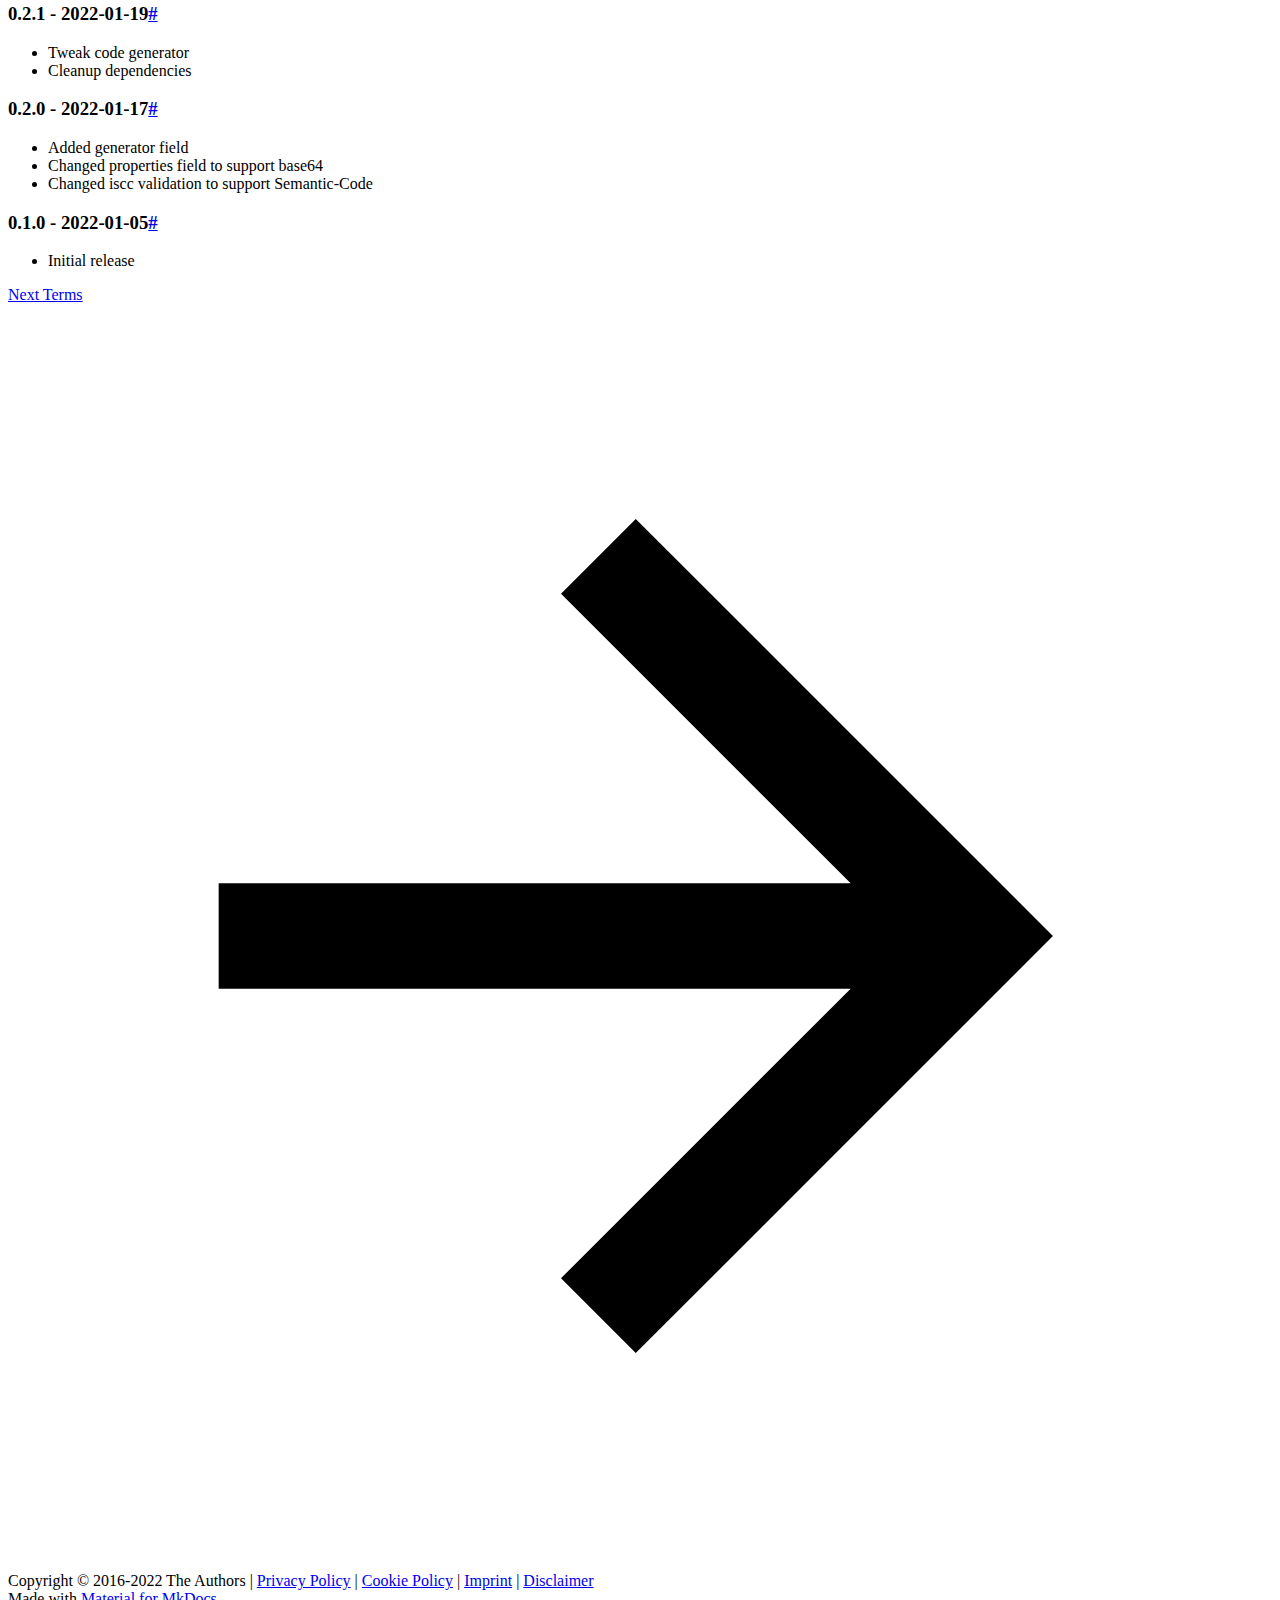
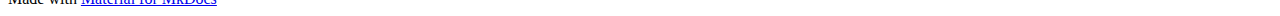
==== commit 0861e55a: "Deployed 46a02cc with MkDocs version: 1.2.3" ====
--- a/index.html
+++ b/index.html
@@ -447,15 +447,15 @@
       <ul class="md-nav__list">
         
           <li class="md-nav__item">
-  <a href="#036-unreleased" class="md-nav__link">
-    0.3.6 - Unreleased
-  </a>
-  
-</li>
-        
-          <li class="md-nav__item">
-  <a href="#035-2000-03-11" class="md-nav__link">
-    0.3.5 - 2000-03-11
+  <a href="#036-2022-03-19" class="md-nav__link">
+    0.3.6 - 2022-03-19
+  </a>
+  
+</li>
+        
+          <li class="md-nav__item">
+  <a href="#035-2022-03-11" class="md-nav__link">
+    0.3.5 - 2022-03-11
   </a>
   
 </li>
@@ -680,7 +680,7 @@
 <li><code>x-iscc-status</code> - for information about status of the field</li>
 </ul>
 <h2 id="changelog">Changelog<a class="headerlink" href="#changelog" title="Permanent link">#</a></h2>
-<h3 id="036-unreleased">0.3.6 - Unreleased<a class="headerlink" href="#036-unreleased" title="Permanent link">#</a></h3>
+<h3 id="036-2022-03-19">0.3.6 - 2022-03-19<a class="headerlink" href="#036-2022-03-19" title="Permanent link">#</a></h3>
 <ul>
 <li>Use customized BaseModel for IsccMeta</li>
 <li>Convert empty strings to <code>None</code></li>
@@ -694,7 +694,7 @@
 <li>Added <code>iscc_id</code> field</li>
 <li>Updated OpenAPI definitions.</li>
 </ul>
-<h3 id="035-2000-03-11">0.3.5 - 2000-03-11<a class="headerlink" href="#035-2000-03-11" title="Permanent link">#</a></h3>
+<h3 id="035-2022-03-11">0.3.5 - 2022-03-11<a class="headerlink" href="#035-2022-03-11" title="Permanent link">#</a></h3>
 <ul>
 <li>Added custom field AnyUrl to support Data-URLs</li>
 <li>Fix typo in NftFrozen</li>
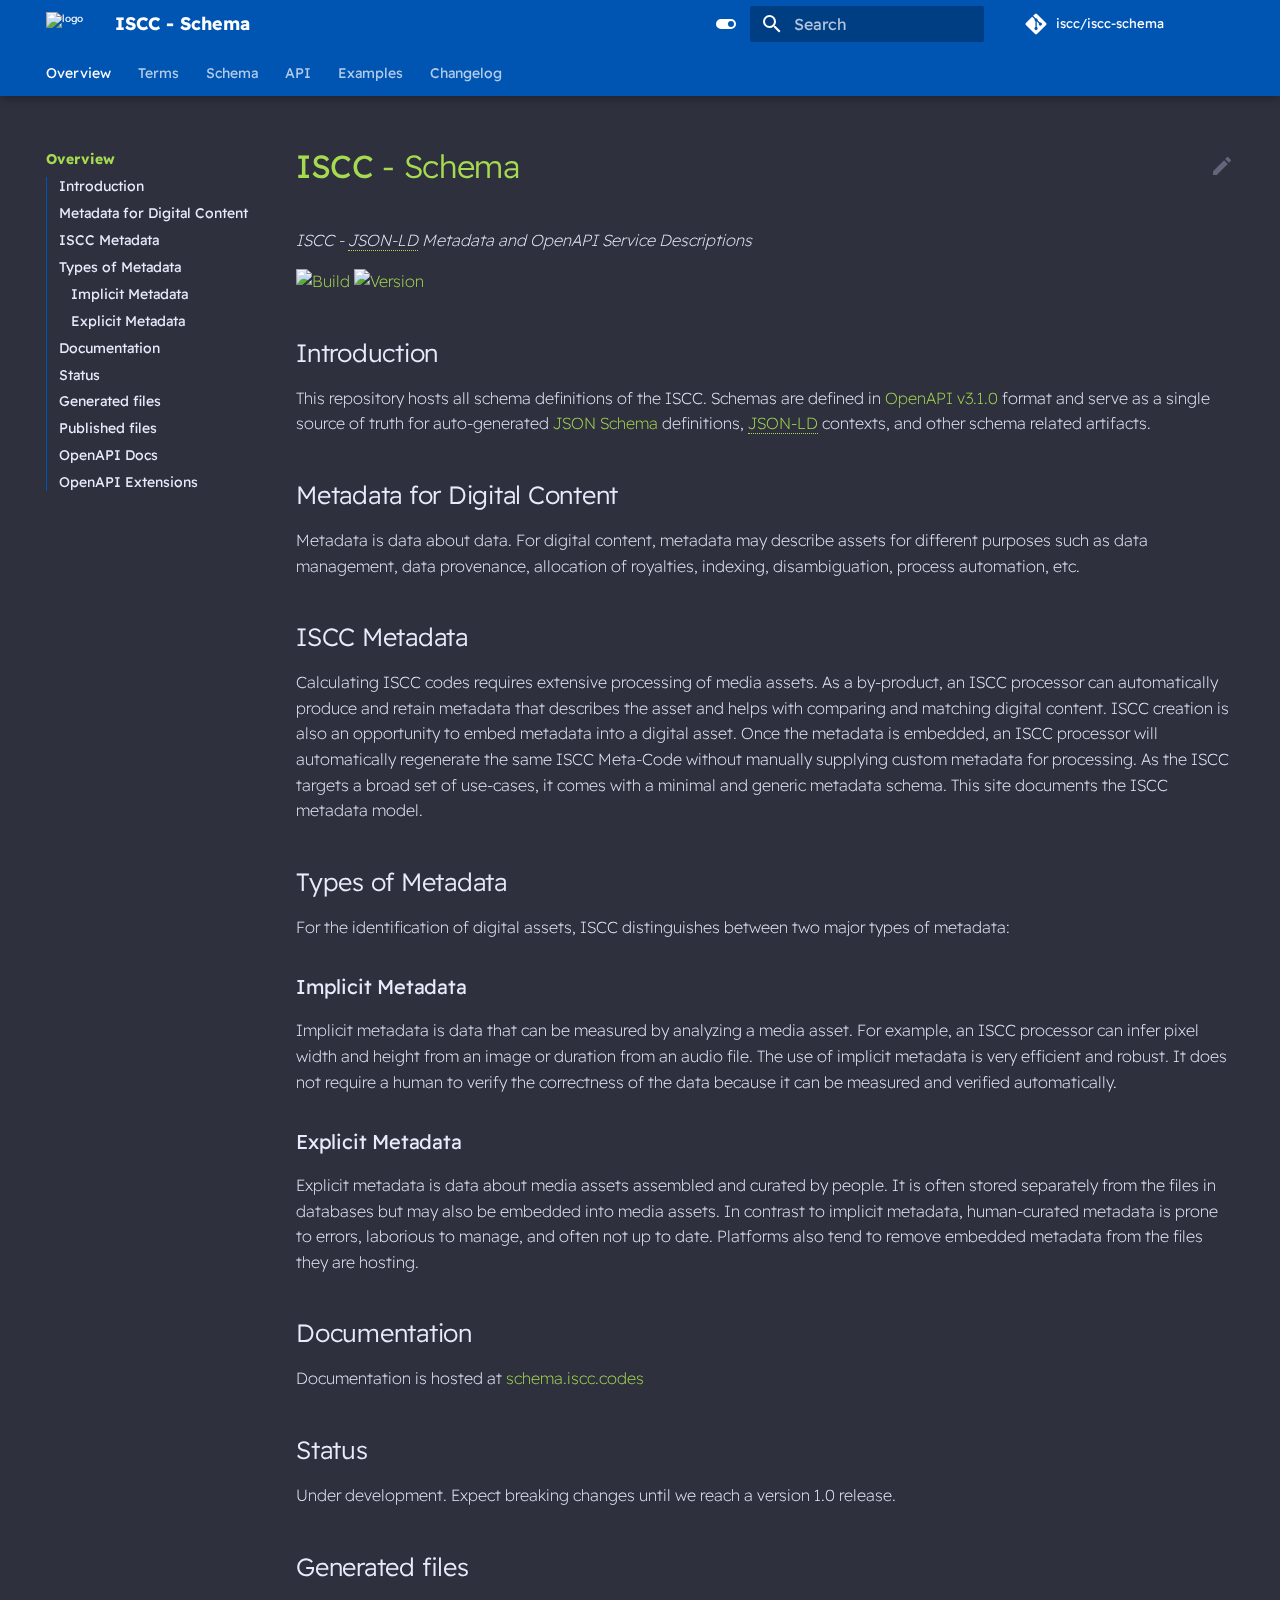
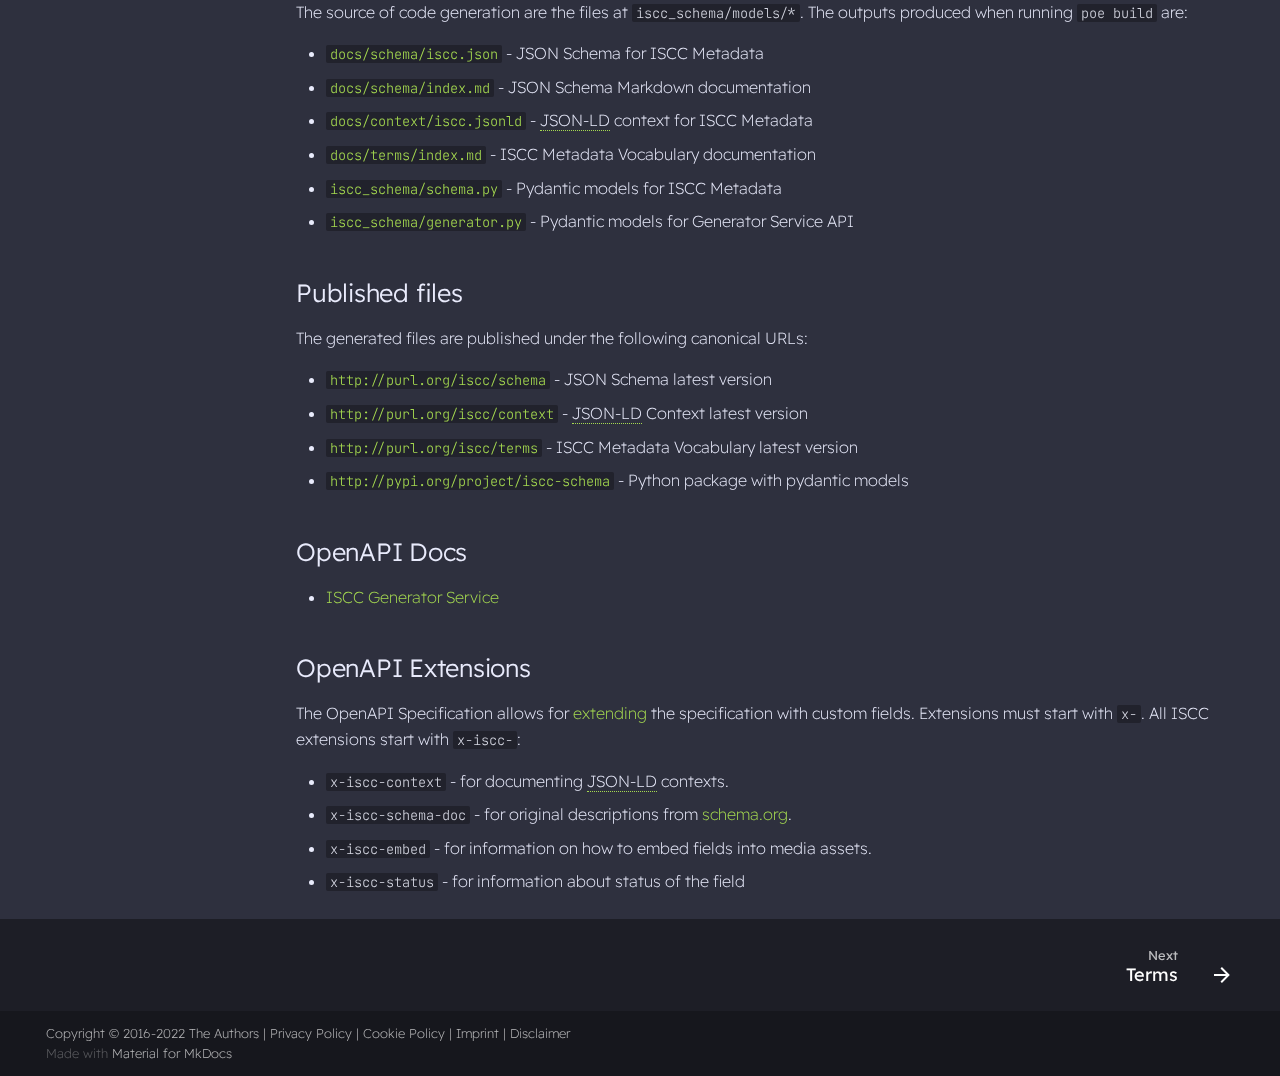
==== commit 0b8f5acb: "Deployed 8ae5c49 with MkDocs version: 1.3.0" ====
--- a/index.html
+++ b/index.html
@@ -15,7 +15,7 @@
         <link rel="canonical" href="https://schema.iscc.codes/">
       
       <link rel="icon" href="images/iscc-logo-icon-black.svg">
-      <meta name="generator" content="mkdocs-1.2.3, mkdocs-material-8.2.5">
+      <meta name="generator" content="mkdocs-1.3.0, mkdocs-material-8.2.9">
     
     
       
@@ -23,10 +23,10 @@
       
     
     
-      <link rel="stylesheet" href="assets/stylesheets/main.2d9f7617.min.css">
-      
-        
-        <link rel="stylesheet" href="assets/stylesheets/palette.e6a45f82.min.css">
+      <link rel="stylesheet" href="assets/stylesheets/main.120efc48.min.css">
+      
+        
+        <link rel="stylesheet" href="assets/stylesheets/palette.9647289d.min.css">
         
       
     
@@ -97,7 +97,7 @@
 
     </a>
     <label class="md-header__button md-icon" for="__drawer">
-      <svg xmlns="http://www.w3.org/2000/svg" viewBox="0 0 24 24"><path d="M3 6h18v2H3V6m0 5h18v2H3v-2m0 5h18v2H3v-2z"/></svg>
+      <svg xmlns="http://www.w3.org/2000/svg" viewBox="0 0 24 24"><path d="M3 6h18v2H3V6m0 5h18v2H3v-2m0 5h18v2H3v-2Z"/></svg>
     </label>
     <div class="md-header__title" data-md-component="header-title">
       <div class="md-header__ellipsis">
@@ -123,7 +123,7 @@
           <input class="md-option" data-md-color-media="" data-md-color-scheme="slate" data-md-color-primary="" data-md-color-accent=""  aria-label="Switch to light mode"  type="radio" name="__palette" id="__palette_1">
           
             <label class="md-header__button md-icon" title="Switch to light mode" for="__palette_2" hidden>
-              <svg xmlns="http://www.w3.org/2000/svg" viewBox="0 0 24 24"><path d="M17 7H7a5 5 0 0 0-5 5 5 5 0 0 0 5 5h10a5 5 0 0 0 5-5 5 5 0 0 0-5-5m0 8a3 3 0 0 1-3-3 3 3 0 0 1 3-3 3 3 0 0 1 3 3 3 3 0 0 1-3 3z"/></svg>
+              <svg xmlns="http://www.w3.org/2000/svg" viewBox="0 0 24 24"><path d="M17 7H7a5 5 0 0 0-5 5 5 5 0 0 0 5 5h10a5 5 0 0 0 5-5 5 5 0 0 0-5-5m0 8a3 3 0 0 1-3-3 3 3 0 0 1 3-3 3 3 0 0 1 3 3 3 3 0 0 1-3 3Z"/></svg>
             </label>
           
         
@@ -141,7 +141,7 @@
     
     
       <label class="md-header__button md-icon" for="__search">
-        <svg xmlns="http://www.w3.org/2000/svg" viewBox="0 0 24 24"><path d="M9.5 3A6.5 6.5 0 0 1 16 9.5c0 1.61-.59 3.09-1.56 4.23l.27.27h.79l5 5-1.5 1.5-5-5v-.79l-.27-.27A6.516 6.516 0 0 1 9.5 16 6.5 6.5 0 0 1 3 9.5 6.5 6.5 0 0 1 9.5 3m0 2C7 5 5 7 5 9.5S7 14 9.5 14 14 12 14 9.5 12 5 9.5 5z"/></svg>
+        <svg xmlns="http://www.w3.org/2000/svg" viewBox="0 0 24 24"><path d="M9.5 3A6.5 6.5 0 0 1 16 9.5c0 1.61-.59 3.09-1.56 4.23l.27.27h.79l5 5-1.5 1.5-5-5v-.79l-.27-.27A6.516 6.516 0 0 1 9.5 16 6.5 6.5 0 0 1 3 9.5 6.5 6.5 0 0 1 9.5 3m0 2C7 5 5 7 5 9.5S7 14 9.5 14 14 12 14 9.5 12 5 9.5 5Z"/></svg>
       </label>
       <div class="md-search" data-md-component="search" role="dialog">
   <label class="md-search__overlay" for="__search"></label>
@@ -149,13 +149,13 @@
     <form class="md-search__form" name="search">
       <input type="text" class="md-search__input" name="query" aria-label="Search" placeholder="Search" autocapitalize="off" autocorrect="off" autocomplete="off" spellcheck="false" data-md-component="search-query" required>
       <label class="md-search__icon md-icon" for="__search">
-        <svg xmlns="http://www.w3.org/2000/svg" viewBox="0 0 24 24"><path d="M9.5 3A6.5 6.5 0 0 1 16 9.5c0 1.61-.59 3.09-1.56 4.23l.27.27h.79l5 5-1.5 1.5-5-5v-.79l-.27-.27A6.516 6.516 0 0 1 9.5 16 6.5 6.5 0 0 1 3 9.5 6.5 6.5 0 0 1 9.5 3m0 2C7 5 5 7 5 9.5S7 14 9.5 14 14 12 14 9.5 12 5 9.5 5z"/></svg>
-        <svg xmlns="http://www.w3.org/2000/svg" viewBox="0 0 24 24"><path d="M20 11v2H8l5.5 5.5-1.42 1.42L4.16 12l7.92-7.92L13.5 5.5 8 11h12z"/></svg>
+        <svg xmlns="http://www.w3.org/2000/svg" viewBox="0 0 24 24"><path d="M9.5 3A6.5 6.5 0 0 1 16 9.5c0 1.61-.59 3.09-1.56 4.23l.27.27h.79l5 5-1.5 1.5-5-5v-.79l-.27-.27A6.516 6.516 0 0 1 9.5 16 6.5 6.5 0 0 1 3 9.5 6.5 6.5 0 0 1 9.5 3m0 2C7 5 5 7 5 9.5S7 14 9.5 14 14 12 14 9.5 12 5 9.5 5Z"/></svg>
+        <svg xmlns="http://www.w3.org/2000/svg" viewBox="0 0 24 24"><path d="M20 11v2H8l5.5 5.5-1.42 1.42L4.16 12l7.92-7.92L13.5 5.5 8 11h12Z"/></svg>
       </label>
       <nav class="md-search__options" aria-label="Search">
         
         <button type="reset" class="md-search__icon md-icon" aria-label="Clear" tabindex="-1">
-          <svg xmlns="http://www.w3.org/2000/svg" viewBox="0 0 24 24"><path d="M19 6.41 17.59 5 12 10.59 6.41 5 5 6.41 10.59 12 5 17.59 6.41 19 12 13.41 17.59 19 19 17.59 13.41 12 19 6.41z"/></svg>
+          <svg xmlns="http://www.w3.org/2000/svg" viewBox="0 0 24 24"><path d="M19 6.41 17.59 5 12 10.59 6.41 5 5 6.41 10.59 12 5 17.59 6.41 19 12 13.41 17.59 19 19 17.59 13.41 12 19 6.41Z"/></svg>
         </button>
       </nav>
       
@@ -175,10 +175,10 @@
     
     
       <div class="md-header__source">
-        <a href="https://github.com/iscc/iscc-schema/" title="Go to repository" class="md-source" data-md-component="source">
+        <a href="https://github.com/iscc/iscc-schema" title="Go to repository" class="md-source" data-md-component="source">
   <div class="md-source__icon md-icon">
     
-    <svg xmlns="http://www.w3.org/2000/svg" viewBox="0 0 448 512"><!--! Font Awesome Free 6.0.0 by @fontawesome - https://fontawesome.com License - https://fontawesome.com/license/free (Icons: CC BY 4.0, Fonts: SIL OFL 1.1, Code: MIT License) Copyright 2022 Fonticons, Inc.--><path d="M439.55 236.05 244 40.45a28.87 28.87 0 0 0-40.81 0l-40.66 40.63 51.52 51.52c27.06-9.14 52.68 16.77 43.39 43.68l49.66 49.66c34.23-11.8 61.18 31 35.47 56.69-26.49 26.49-70.21-2.87-56-37.34L240.22 199v121.85c25.3 12.54 22.26 41.85 9.08 55a34.34 34.34 0 0 1-48.55 0c-17.57-17.6-11.07-46.91 11.25-56v-123c-20.8-8.51-24.6-30.74-18.64-45L142.57 101 8.45 235.14a28.86 28.86 0 0 0 0 40.81l195.61 195.6a28.86 28.86 0 0 0 40.8 0l194.69-194.69a28.86 28.86 0 0 0 0-40.81z"/></svg>
+    <svg xmlns="http://www.w3.org/2000/svg" viewBox="0 0 448 512"><!--! Font Awesome Free 6.1.1 by @fontawesome - https://fontawesome.com License - https://fontawesome.com/license/free (Icons: CC BY 4.0, Fonts: SIL OFL 1.1, Code: MIT License) Copyright 2022 Fonticons, Inc.--><path d="M439.55 236.05 244 40.45a28.87 28.87 0 0 0-40.81 0l-40.66 40.63 51.52 51.52c27.06-9.14 52.68 16.77 43.39 43.68l49.66 49.66c34.23-11.8 61.18 31 35.47 56.69-26.49 26.49-70.21-2.87-56-37.34L240.22 199v121.85c25.3 12.54 22.26 41.85 9.08 55a34.34 34.34 0 0 1-48.55 0c-17.57-17.6-11.07-46.91 11.25-56v-123c-20.8-8.51-24.6-30.74-18.64-45L142.57 101 8.45 235.14a28.86 28.86 0 0 0 0 40.81l195.61 195.6a28.86 28.86 0 0 0 40.8 0l194.69-194.69a28.86 28.86 0 0 0 0-40.81z"/></svg>
   </div>
   <div class="md-source__repository">
     iscc/iscc-schema
@@ -256,6 +256,18 @@
   </li>
 
       
+        
+  
+  
+
+
+  <li class="md-tabs__item">
+    <a href="changelog/" class="md-tabs__link">
+      Changelog
+    </a>
+  </li>
+
+      
     </ul>
   </div>
 </nav>
@@ -294,10 +306,10 @@
   </label>
   
     <div class="md-nav__source">
-      <a href="https://github.com/iscc/iscc-schema/" title="Go to repository" class="md-source" data-md-component="source">
+      <a href="https://github.com/iscc/iscc-schema" title="Go to repository" class="md-source" data-md-component="source">
   <div class="md-source__icon md-icon">
     
-    <svg xmlns="http://www.w3.org/2000/svg" viewBox="0 0 448 512"><!--! Font Awesome Free 6.0.0 by @fontawesome - https://fontawesome.com License - https://fontawesome.com/license/free (Icons: CC BY 4.0, Fonts: SIL OFL 1.1, Code: MIT License) Copyright 2022 Fonticons, Inc.--><path d="M439.55 236.05 244 40.45a28.87 28.87 0 0 0-40.81 0l-40.66 40.63 51.52 51.52c27.06-9.14 52.68 16.77 43.39 43.68l49.66 49.66c34.23-11.8 61.18 31 35.47 56.69-26.49 26.49-70.21-2.87-56-37.34L240.22 199v121.85c25.3 12.54 22.26 41.85 9.08 55a34.34 34.34 0 0 1-48.55 0c-17.57-17.6-11.07-46.91 11.25-56v-123c-20.8-8.51-24.6-30.74-18.64-45L142.57 101 8.45 235.14a28.86 28.86 0 0 0 0 40.81l195.61 195.6a28.86 28.86 0 0 0 40.8 0l194.69-194.69a28.86 28.86 0 0 0 0-40.81z"/></svg>
+    <svg xmlns="http://www.w3.org/2000/svg" viewBox="0 0 448 512"><!--! Font Awesome Free 6.1.1 by @fontawesome - https://fontawesome.com License - https://fontawesome.com/license/free (Icons: CC BY 4.0, Fonts: SIL OFL 1.1, Code: MIT License) Copyright 2022 Fonticons, Inc.--><path d="M439.55 236.05 244 40.45a28.87 28.87 0 0 0-40.81 0l-40.66 40.63 51.52 51.52c27.06-9.14 52.68 16.77 43.39 43.68l49.66 49.66c34.23-11.8 61.18 31 35.47 56.69-26.49 26.49-70.21-2.87-56-37.34L240.22 199v121.85c25.3 12.54 22.26 41.85 9.08 55a34.34 34.34 0 0 1-48.55 0c-17.57-17.6-11.07-46.91 11.25-56v-123c-20.8-8.51-24.6-30.74-18.64-45L142.57 101 8.45 235.14a28.86 28.86 0 0 0 0 40.81l195.61 195.6a28.86 28.86 0 0 0 40.8 0l194.69-194.69a28.86 28.86 0 0 0 0-40.81z"/></svg>
   </div>
   <div class="md-source__repository">
     iscc/iscc-schema
@@ -438,89 +450,6 @@
   
 </li>
       
-        <li class="md-nav__item">
-  <a href="#changelog" class="md-nav__link">
-    Changelog
-  </a>
-  
-    <nav class="md-nav" aria-label="Changelog">
-      <ul class="md-nav__list">
-        
-          <li class="md-nav__item">
-  <a href="#036-2022-03-19" class="md-nav__link">
-    0.3.6 - 2022-03-19
-  </a>
-  
-</li>
-        
-          <li class="md-nav__item">
-  <a href="#035-2022-03-11" class="md-nav__link">
-    0.3.5 - 2022-03-11
-  </a>
-  
-</li>
-        
-          <li class="md-nav__item">
-  <a href="#034-2022-03-08" class="md-nav__link">
-    0.3.4 - 2022-03-08
-  </a>
-  
-</li>
-        
-          <li class="md-nav__item">
-  <a href="#033-2022-03-06" class="md-nav__link">
-    0.3.3 - 2022-03-06
-  </a>
-  
-</li>
-        
-          <li class="md-nav__item">
-  <a href="#032-2022-03-01" class="md-nav__link">
-    0.3.2 - 2022-03-01
-  </a>
-  
-</li>
-        
-          <li class="md-nav__item">
-  <a href="#031-2022-02-10" class="md-nav__link">
-    0.3.1 - 2022-02-10
-  </a>
-  
-</li>
-        
-          <li class="md-nav__item">
-  <a href="#030-2022-02-10" class="md-nav__link">
-    0.3.0 - 2022-02-10
-  </a>
-  
-</li>
-        
-          <li class="md-nav__item">
-  <a href="#021-2022-01-19" class="md-nav__link">
-    0.2.1 - 2022-01-19
-  </a>
-  
-</li>
-        
-          <li class="md-nav__item">
-  <a href="#020-2022-01-17" class="md-nav__link">
-    0.2.0 - 2022-01-17
-  </a>
-  
-</li>
-        
-          <li class="md-nav__item">
-  <a href="#010-2022-01-05" class="md-nav__link">
-    0.1.0 - 2022-01-05
-  </a>
-  
-</li>
-        
-      </ul>
-    </nav>
-  
-</li>
-      
     </ul>
   
 </nav>
@@ -584,6 +513,21 @@
     <li class="md-nav__item">
       <a href="examples/" class="md-nav__link">
         Examples
+      </a>
+    </li>
+  
+
+    
+      
+      
+      
+
+  
+  
+  
+    <li class="md-nav__item">
+      <a href="changelog/" class="md-nav__link">
+        Changelog
       </a>
     </li>
   
@@ -601,14 +545,14 @@
             <article class="md-content__inner md-typeset">
               
                 
-<a href="https://github.com/iscc/iscc-schema/edit/main/docs/index.md" title="Edit this page" class="md-content__button md-icon">
-  <svg xmlns="http://www.w3.org/2000/svg" viewBox="0 0 24 24"><path d="M20.71 7.04c.39-.39.39-1.04 0-1.41l-2.34-2.34c-.37-.39-1.02-.39-1.41 0l-1.84 1.83 3.75 3.75M3 17.25V21h3.75L17.81 9.93l-3.75-3.75L3 17.25z"/></svg>
-</a>
+  <a href="https://github.com/iscc/iscc-schema/edit/main/docs/index.md" title="Edit this page" class="md-content__button md-icon">
+    <svg xmlns="http://www.w3.org/2000/svg" viewBox="0 0 24 24"><path d="M20.71 7.04c.39-.39.39-1.04 0-1.41l-2.34-2.34c-.37-.39-1.02-.39-1.41 0l-1.84 1.83 3.75 3.75M3 17.25V21h3.75L17.81 9.93l-3.75-3.75L3 17.25Z"/></svg>
+  </a>
 
 
 
 <h1 id="iscc-schema"><strong>ISCC</strong> - Schema<a class="headerlink" href="#iscc-schema" title="Permanent link">#</a></h1>
-<p><em>OpenAPI representation of the ISCC data model</em></p>
+<p><em>ISCC - <abbr title="A JSON-based Serialization for Linked Data">JSON-LD</abbr> Metadata and OpenAPI Service Descriptions</em></p>
 <p><a href="https://github.com/iscc/iscc-schema/actions/workflows/tests.yml"><img alt="Build" src="https://github.com/iscc/iscc-schema/actions/workflows/tests.yml/badge.svg" /></a>
 <a href="https://pypi.python.org/pypi/iscc-schema/"><img alt="Version" src="https://img.shields.io/pypi/v/iscc-schema.svg" /></a></p>
 <h2 id="introduction">Introduction<a class="headerlink" href="#introduction" title="Permanent link">#</a></h2>
@@ -679,76 +623,6 @@
 <li><code>x-iscc-embed</code> - for information on how to embed fields into media assets.</li>
 <li><code>x-iscc-status</code> - for information about status of the field</li>
 </ul>
-<h2 id="changelog">Changelog<a class="headerlink" href="#changelog" title="Permanent link">#</a></h2>
-<h3 id="036-2022-03-19">0.3.6 - 2022-03-19<a class="headerlink" href="#036-2022-03-19" title="Permanent link">#</a></h3>
-<ul>
-<li>Use customized BaseModel for IsccMeta</li>
-<li>Convert empty strings to <code>None</code></li>
-<li>Exclude <code>None</code> and unset in IsccMeta.dict() by default</li>
-<li>Exclude <code>None</code> and use by_alis in IsccMeta.json()</li>
-<li>Added IsccMeta.jcs() serialization</li>
-<li>Added IsccMEta.iscc_obj property</li>
-<li>Fixed JSON Schema code generation</li>
-<li>Moved thumbnail field to the bottom</li>
-<li>Added <code>media_id</code> vendor identifier</li>
-<li>Added <code>iscc_id</code> field</li>
-<li>Updated OpenAPI definitions.</li>
-</ul>
-<h3 id="035-2022-03-11">0.3.5 - 2022-03-11<a class="headerlink" href="#035-2022-03-11" title="Permanent link">#</a></h3>
-<ul>
-<li>Added custom field AnyUrl to support Data-URLs</li>
-<li>Fix typo in NftFrozen</li>
-<li>Change endpoint /freeze to /nft/freeze</li>
-</ul>
-<h3 id="034-2022-03-08">0.3.4 - 2022-03-08<a class="headerlink" href="#034-2022-03-08" title="Permanent link">#</a></h3>
-<ul>
-<li>Mark stable fields</li>
-<li>Change <code>iscc</code> field to not required</li>
-<li>Add schema.org context to <code>thumbnail</code> field</li>
-<li>Updated dependencies</li>
-</ul>
-<h3 id="033-2022-03-06">0.3.3 - 2022-03-06<a class="headerlink" href="#033-2022-03-06" title="Permanent link">#</a></h3>
-<ul>
-<li>Fixed typo in <code>acquire</code> field</li>
-<li>Renamed main schema class <code>ISCC</code> to <code>IsccMeta</code></li>
-<li>Import schemas to package top-level</li>
-<li>Updated dependencies</li>
-</ul>
-<h3 id="032-2022-03-01">0.3.2 - 2022-03-01<a class="headerlink" href="#032-2022-03-01" title="Permanent link">#</a></h3>
-<ul>
-<li>Redesigned Generator API model</li>
-<li>Added <code>mode</code> element</li>
-<li>Added <code>thumbnail</code> element</li>
-<li>Added versioned context and schema URIs</li>
-<li>Added <code>$schema</code> element to context</li>
-<li>Renamed <code>verify</code> to <code>verifications</code></li>
-</ul>
-<h3 id="031-2022-02-10">0.3.1 - 2022-02-10<a class="headerlink" href="#031-2022-02-10" title="Permanent link">#</a></h3>
-<ul>
-<li>Fixed packaging error</li>
-</ul>
-<h3 id="030-2022-02-10">0.3.0 - 2022-02-10<a class="headerlink" href="#030-2022-02-10" title="Permanent link">#</a></h3>
-<ul>
-<li>Added draft API for ISCC Generator Service</li>
-<li>Added new collection schema</li>
-<li>Updated dependencies</li>
-<li>Added new terms: verify, original, redirect</li>
-</ul>
-<h3 id="021-2022-01-19">0.2.1 - 2022-01-19<a class="headerlink" href="#021-2022-01-19" title="Permanent link">#</a></h3>
-<ul>
-<li>Tweak code generator</li>
-<li>Cleanup dependencies</li>
-</ul>
-<h3 id="020-2022-01-17">0.2.0 - 2022-01-17<a class="headerlink" href="#020-2022-01-17" title="Permanent link">#</a></h3>
-<ul>
-<li>Added generator field</li>
-<li>Changed properties field to support base64</li>
-<li>Changed iscc validation to support Semantic-Code</li>
-</ul>
-<h3 id="010-2022-01-05">0.1.0 - 2022-01-05<a class="headerlink" href="#010-2022-01-05" title="Permanent link">#</a></h3>
-<ul>
-<li>Initial release</li>
-</ul>
 
               
             </article>
@@ -773,7 +647,7 @@
             </div>
           </div>
           <div class="md-footer__button md-icon">
-            <svg xmlns="http://www.w3.org/2000/svg" viewBox="0 0 24 24"><path d="M4 11v2h12l-5.5 5.5 1.42 1.42L19.84 12l-7.92-7.92L10.5 5.5 16 11H4z"/></svg>
+            <svg xmlns="http://www.w3.org/2000/svg" viewBox="0 0 24 24"><path d="M4 11v2h12l-5.5 5.5 1.42 1.42L19.84 12l-7.92-7.92L10.5 5.5 16 11H4Z"/></svg>
           </div>
         </a>
       
@@ -803,10 +677,10 @@
     <div class="md-dialog" data-md-component="dialog">
       <div class="md-dialog__inner md-typeset"></div>
     </div>
-    <script id="__config" type="application/json">{"base": ".", "features": ["toc.integrate", "navigation.indexes", "navigation.tracking", "navigation.tabs", "navigation.tabs.sticky", "navigation.expand"], "translations": {"clipboard.copy": "Copy to clipboard", "clipboard.copied": "Copied to clipboard", "search.config.lang": "en", "search.config.pipeline": "trimmer, stopWordFilter", "search.config.separator": "[\\s\\-]+", "search.placeholder": "Search", "search.result.placeholder": "Type to start searching", "search.result.none": "No matching documents", "search.result.one": "1 matching document", "search.result.other": "# matching documents", "search.result.more.one": "1 more on this page", "search.result.more.other": "# more on this page", "search.result.term.missing": "Missing", "select.version.title": "Select version"}, "search": "assets/javascripts/workers/search.bd0b6b67.min.js"}</script>
-    
-    
-      <script src="assets/javascripts/bundle.467223ff.min.js"></script>
+    <script id="__config" type="application/json">{"base": ".", "features": ["toc.integrate", "navigation.indexes", "navigation.tracking", "navigation.tabs", "navigation.tabs.sticky", "navigation.expand"], "search": "assets/javascripts/workers/search.2a1c317c.min.js", "translations": {"clipboard.copied": "Copied to clipboard", "clipboard.copy": "Copy to clipboard", "search.config.lang": "en", "search.config.pipeline": "trimmer, stopWordFilter", "search.config.separator": "[\\s\\-]+", "search.placeholder": "Search", "search.result.more.one": "1 more on this page", "search.result.more.other": "# more on this page", "search.result.none": "No matching documents", "search.result.one": "1 matching document", "search.result.other": "# matching documents", "search.result.placeholder": "Type to start searching", "search.result.term.missing": "Missing", "select.version.title": "Select version"}}</script>
+    
+    
+      <script src="assets/javascripts/bundle.6e54b5cd.min.js"></script>
       
     
   </body>
--- a/assets/stylesheets/main.120efc48.min.css
+++ b/assets/stylesheets/main.120efc48.min.css
@@ -0,0 +1 @@
+@charset "UTF-8";html{-webkit-text-size-adjust:none;-moz-text-size-adjust:none;-ms-text-size-adjust:none;text-size-adjust:none;box-sizing:border-box}*,:after,:before{box-sizing:inherit}@media (prefers-reduced-motion){*,:after,:before{transition:none!important}}body{margin:0}a,button,input,label{-webkit-tap-highlight-color:transparent}a{color:inherit;text-decoration:none}hr{border:0;box-sizing:initial;display:block;height:.05rem;overflow:visible;padding:0}small{font-size:80%}sub,sup{line-height:1em}img{border-style:none}table{border-collapse:initial;border-spacing:0}td,th{font-weight:400;vertical-align:top}button{background:transparent;border:0;font-family:inherit;font-size:inherit;margin:0;padding:0}input{border:0;outline:none}:root{--md-default-fg-color:rgba(0,0,0,.87);--md-default-fg-color--light:rgba(0,0,0,.54);--md-default-fg-color--lighter:rgba(0,0,0,.32);--md-default-fg-color--lightest:rgba(0,0,0,.07);--md-default-bg-color:#fff;--md-default-bg-color--light:hsla(0,0%,100%,.7);--md-default-bg-color--lighter:hsla(0,0%,100%,.3);--md-default-bg-color--lightest:hsla(0,0%,100%,.12);--md-primary-fg-color:#4051b5;--md-primary-fg-color--light:#5d6cc0;--md-primary-fg-color--dark:#303fa1;--md-primary-bg-color:#fff;--md-primary-bg-color--light:hsla(0,0%,100%,.7);--md-accent-fg-color:#526cfe;--md-accent-fg-color--transparent:rgba(82,108,254,.1);--md-accent-bg-color:#fff;--md-accent-bg-color--light:hsla(0,0%,100%,.7);--md-shadow-z1:0 0.2rem 0.5rem rgba(0,0,0,.05),0 0 0.05rem rgba(0,0,0,.1);--md-shadow-z2:0 0.2rem 0.5rem rgba(0,0,0,.1),0 0 0.05rem rgba(0,0,0,.25);--md-shadow-z3:0 0.2rem 0.5rem rgba(0,0,0,.2),0 0 0.05rem rgba(0,0,0,.35)}:root>*{--md-code-fg-color:#36464e;--md-code-bg-color:#f5f5f5;--md-code-hl-color:rgba(255,255,0,.5);--md-code-hl-number-color:#d52a2a;--md-code-hl-special-color:#db1457;--md-code-hl-function-color:#a846b9;--md-code-hl-constant-color:#6e59d9;--md-code-hl-keyword-color:#3f6ec6;--md-code-hl-string-color:#1c7d4d;--md-code-hl-name-color:var(--md-code-fg-color);--md-code-hl-operator-color:var(--md-default-fg-color--light);--md-code-hl-punctuation-color:var(--md-default-fg-color--light);--md-code-hl-comment-color:var(--md-default-fg-color--light);--md-code-hl-generic-color:var(--md-default-fg-color--light);--md-code-hl-variable-color:var(--md-default-fg-color--light);--md-typeset-color:var(--md-default-fg-color);--md-typeset-a-color:var(--md-primary-fg-color);--md-typeset-mark-color:rgba(255,255,0,.5);--md-typeset-del-color:rgba(245,80,61,.15);--md-typeset-ins-color:rgba(11,213,112,.15);--md-typeset-kbd-color:#fafafa;--md-typeset-kbd-accent-color:#fff;--md-typeset-kbd-border-color:#b8b8b8;--md-typeset-table-color:rgba(0,0,0,.12);--md-admonition-fg-color:var(--md-default-fg-color);--md-admonition-bg-color:var(--md-default-bg-color);--md-footer-fg-color:#fff;--md-footer-fg-color--light:hsla(0,0%,100%,.7);--md-footer-fg-color--lighter:hsla(0,0%,100%,.3);--md-footer-bg-color:rgba(0,0,0,.87);--md-footer-bg-color--dark:rgba(0,0,0,.32)}.md-icon svg{fill:currentcolor;display:block;height:1.2rem;width:1.2rem}body{-webkit-font-smoothing:antialiased;-moz-osx-font-smoothing:grayscale;--md-text-font-family:var(--md-text-font,_),-apple-system,BlinkMacSystemFont,Helvetica,Arial,sans-serif;--md-code-font-family:var(--md-code-font,_),SFMono-Regular,Consolas,Menlo,monospace}body,input{font-feature-settings:"kern","liga";font-family:var(--md-text-font-family)}body,code,input,kbd,pre{color:var(--md-typeset-color)}code,kbd,pre{font-feature-settings:"kern";font-family:var(--md-code-font-family)}:root{--md-typeset-table-sort-icon:url('data:image/svg+xml;charset=utf-8,<svg xmlns="http://www.w3.org/2000/svg" viewBox="0 0 24 24"><path d="m18 21-4-4h3V7h-3l4-4 4 4h-3v10h3M2 19v-2h10v2M2 13v-2h7v2M2 7V5h4v2H2Z"/></svg>');--md-typeset-table-sort-icon--asc:url('data:image/svg+xml;charset=utf-8,<svg xmlns="http://www.w3.org/2000/svg" viewBox="0 0 24 24"><path d="M19 17h3l-4 4-4-4h3V3h2M2 17h10v2H2M6 5v2H2V5m0 6h7v2H2v-2Z"/></svg>');--md-typeset-table-sort-icon--desc:url('data:image/svg+xml;charset=utf-8,<svg xmlns="http://www.w3.org/2000/svg" viewBox="0 0 24 24"><path d="M19 7h3l-4-4-4 4h3v14h2M2 17h10v2H2M6 5v2H2V5m0 6h7v2H2v-2Z"/></svg>')}.md-typeset{-webkit-print-color-adjust:exact;color-adjust:exact;font-size:.8rem;line-height:1.6}@media print{.md-typeset{font-size:.68rem}}.md-typeset blockquote,.md-typeset dl,.md-typeset figure,.md-typeset ol,.md-typeset pre,.md-typeset ul{margin-bottom:1em;margin-top:1em}.md-typeset h1{color:var(--md-default-fg-color--light);font-size:2em;line-height:1.3;margin:0 0 1.25em}.md-typeset h1,.md-typeset h2{font-weight:300;letter-spacing:-.01em}.md-typeset h2{font-size:1.5625em;line-height:1.4;margin:1.6em 0 .64em}.md-typeset h3{font-size:1.25em;font-weight:400;letter-spacing:-.01em;line-height:1.5;margin:1.6em 0 .8em}.md-typeset h2+h3{margin-top:.8em}.md-typeset h4{font-weight:700;letter-spacing:-.01em;margin:1em 0}.md-typeset h5,.md-typeset h6{color:var(--md-default-fg-color--light);font-size:.8em;font-weight:700;letter-spacing:-.01em;margin:1.25em 0}.md-typeset h5{text-transform:uppercase}.md-typeset hr{border-bottom:.05rem solid var(--md-default-fg-color--lightest);display:flow-root;margin:1.5em 0}.md-typeset a{color:var(--md-typeset-a-color);word-break:break-word}.md-typeset a,.md-typeset a:before{transition:color 125ms}.md-typeset a:focus,.md-typeset a:hover{color:var(--md-accent-fg-color)}.md-typeset a:focus code,.md-typeset a:hover code{background-color:var(--md-accent-fg-color--transparent)}.md-typeset a code{color:currentcolor;transition:background-color 125ms}.md-typeset a.focus-visible{outline-color:var(--md-accent-fg-color);outline-offset:.2rem}.md-typeset code,.md-typeset kbd,.md-typeset pre{color:var(--md-code-fg-color);direction:ltr}@media print{.md-typeset code,.md-typeset kbd,.md-typeset pre{white-space:pre-wrap}}.md-typeset code{background-color:var(--md-code-bg-color);border-radius:.1rem;-webkit-box-decoration-break:clone;box-decoration-break:clone;font-size:.85em;padding:0 .2941176471em;word-break:break-word}.md-typeset code:not(.focus-visible){-webkit-tap-highlight-color:transparent;outline:none}.md-typeset pre{display:flow-root;line-height:1.4;position:relative}.md-typeset pre>code{-webkit-box-decoration-break:slice;box-decoration-break:slice;box-shadow:none;display:block;margin:0;outline-color:var(--md-accent-fg-color);overflow:auto;padding:.7720588235em 1.1764705882em;scrollbar-color:var(--md-default-fg-color--lighter) transparent;scrollbar-width:thin;touch-action:auto;word-break:normal}.md-typeset pre>code:hover{scrollbar-color:var(--md-accent-fg-color) transparent}.md-typeset pre>code::-webkit-scrollbar{height:.2rem;width:.2rem}.md-typeset pre>code::-webkit-scrollbar-thumb{background-color:var(--md-default-fg-color--lighter)}.md-typeset pre>code::-webkit-scrollbar-thumb:hover{background-color:var(--md-accent-fg-color)}.md-typeset kbd{background-color:var(--md-typeset-kbd-color);border-radius:.1rem;box-shadow:0 .1rem 0 .05rem var(--md-typeset-kbd-border-color),0 .1rem 0 var(--md-typeset-kbd-border-color),0 -.1rem .2rem var(--md-typeset-kbd-accent-color) inset;color:var(--md-default-fg-color);display:inline-block;font-size:.75em;padding:0 .6666666667em;vertical-align:text-top;word-break:break-word}.md-typeset mark{background-color:var(--md-typeset-mark-color);-webkit-box-decoration-break:clone;box-decoration-break:clone;color:inherit;word-break:break-word}.md-typeset abbr{border-bottom:.05rem dotted var(--md-default-fg-color--light);cursor:help;text-decoration:none}@media (hover:none){.md-typeset abbr{position:relative}.md-typeset abbr[title]:-webkit-any(:focus,:hover):after{background-color:var(--md-default-fg-color);border-radius:.1rem;box-shadow:var(--md-shadow-z3);color:var(--md-default-bg-color);content:attr(title);display:inline-block;font-size:.7rem;margin-top:2em;max-width:80%;min-width:-webkit-max-content;min-width:max-content;padding:.2rem .3rem;position:absolute;width:auto}.md-typeset abbr[title]:-moz-any(:focus,:hover):after{background-color:var(--md-default-fg-color);border-radius:.1rem;box-shadow:var(--md-shadow-z3);color:var(--md-default-bg-color);content:attr(title);display:inline-block;font-size:.7rem;margin-top:2em;max-width:80%;min-width:-moz-max-content;min-width:max-content;padding:.2rem .3rem;position:absolute;width:auto}[dir=ltr] .md-typeset abbr[title]:-webkit-any(:focus,:hover):after{left:0}[dir=ltr] .md-typeset abbr[title]:-moz-any(:focus,:hover):after{left:0}[dir=ltr] .md-typeset abbr[title]:is(:focus,:hover):after{left:0}[dir=rtl] .md-typeset abbr[title]:-webkit-any(:focus,:hover):after{right:0}[dir=rtl] .md-typeset abbr[title]:-moz-any(:focus,:hover):after{right:0}[dir=rtl] .md-typeset abbr[title]:is(:focus,:hover):after{right:0}.md-typeset abbr[title]:is(:focus,:hover):after{background-color:var(--md-default-fg-color);border-radius:.1rem;box-shadow:var(--md-shadow-z3);color:var(--md-default-bg-color);content:attr(title);display:inline-block;font-size:.7rem;margin-top:2em;max-width:80%;min-width:-webkit-max-content;min-width:-moz-max-content;min-width:max-content;padding:.2rem .3rem;position:absolute;width:auto}}.md-typeset small{opacity:.75}[dir=ltr] .md-typeset sub,[dir=ltr] .md-typeset sup{margin-left:.078125em}[dir=rtl] .md-typeset sub,[dir=rtl] .md-typeset sup{margin-right:.078125em}[dir=ltr] .md-typeset blockquote{padding-left:.6rem}[dir=rtl] .md-typeset blockquote{padding-right:.6rem}[dir=ltr] .md-typeset blockquote{border-left:.2rem solid var(--md-default-fg-color--lighter)}[dir=rtl] .md-typeset blockquote{border-right:.2rem solid var(--md-default-fg-color--lighter)}.md-typeset blockquote{color:var(--md-default-fg-color--light);margin-left:0;margin-right:0}.md-typeset ul{list-style-type:disc}[dir=ltr] .md-typeset ol,[dir=ltr] .md-typeset ul{margin-left:.625em}[dir=rtl] .md-typeset ol,[dir=rtl] .md-typeset ul{margin-right:.625em}.md-typeset ol,.md-typeset ul{padding:0}.md-typeset ol:not([hidden]),.md-typeset ul:not([hidden]){display:flow-root}.md-typeset ol ol,.md-typeset ul ol{list-style-type:lower-alpha}.md-typeset ol ol ol,.md-typeset ul ol ol{list-style-type:lower-roman}[dir=ltr] .md-typeset ol li,[dir=ltr] .md-typeset ul li{margin-left:1.25em}[dir=rtl] .md-typeset ol li,[dir=rtl] .md-typeset ul li{margin-right:1.25em}.md-typeset ol li,.md-typeset ul li{margin-bottom:.5em}.md-typeset ol li blockquote,.md-typeset ol li p,.md-typeset ul li blockquote,.md-typeset ul li p{margin:.5em 0}.md-typeset ol li:last-child,.md-typeset ul li:last-child{margin-bottom:0}.md-typeset ol li :-webkit-any(ul,ol),.md-typeset ul li :-webkit-any(ul,ol){margin-bottom:.5em;margin-top:.5em}.md-typeset ol li :-moz-any(ul,ol),.md-typeset ul li :-moz-any(ul,ol){margin-bottom:.5em;margin-top:.5em}[dir=ltr] .md-typeset ol li :-webkit-any(ul,ol),[dir=ltr] .md-typeset ul li :-webkit-any(ul,ol){margin-left:.625em}[dir=ltr] .md-typeset ol li :-moz-any(ul,ol),[dir=ltr] .md-typeset ul li :-moz-any(ul,ol){margin-left:.625em}[dir=ltr] .md-typeset ol li :is(ul,ol),[dir=ltr] .md-typeset ul li :is(ul,ol){margin-left:.625em}[dir=rtl] .md-typeset ol li :-webkit-any(ul,ol),[dir=rtl] .md-typeset ul li :-webkit-any(ul,ol){margin-right:.625em}[dir=rtl] .md-typeset ol li :-moz-any(ul,ol),[dir=rtl] .md-typeset ul li :-moz-any(ul,ol){margin-right:.625em}[dir=rtl] .md-typeset ol li :is(ul,ol),[dir=rtl] .md-typeset ul li :is(ul,ol){margin-right:.625em}.md-typeset ol li :is(ul,ol),.md-typeset ul li :is(ul,ol){margin-bottom:.5em;margin-top:.5em}[dir=ltr] .md-typeset dd{margin-left:1.875em}[dir=rtl] .md-typeset dd{margin-right:1.875em}.md-typeset dd{margin-bottom:1.5em;margin-top:1em}.md-typeset img,.md-typeset svg{height:auto;max-width:100%}.md-typeset img[align=left],.md-typeset svg[align=left]{margin:1em 1em 1em 0}.md-typeset img[align=right],.md-typeset svg[align=right]{margin:1em 0 1em 1em}.md-typeset img[align]:only-child,.md-typeset svg[align]:only-child{margin-top:0}.md-typeset img[src$="#only-dark"]{display:none}.md-typeset figure{display:flow-root;margin:1em auto;max-width:100%;text-align:center;width:-webkit-fit-content;width:-moz-fit-content;width:fit-content}.md-typeset figure img{display:block}.md-typeset figcaption{font-style:italic;margin:1em auto;max-width:24rem}.md-typeset iframe{max-width:100%}.md-typeset table:not([class]){background-color:var(--md-default-bg-color);border:.05rem solid var(--md-typeset-table-color);border-radius:.1rem;display:inline-block;font-size:.64rem;max-width:100%;overflow:auto;touch-action:auto}@media print{.md-typeset table:not([class]){display:table}}.md-typeset table:not([class])+*{margin-top:1.5em}.md-typeset table:not([class]) :-webkit-any(th,td)>:first-child{margin-top:0}.md-typeset table:not([class]) :-moz-any(th,td)>:first-child{margin-top:0}.md-typeset table:not([class]) :is(th,td)>:first-child{margin-top:0}.md-typeset table:not([class]) :-webkit-any(th,td)>:last-child{margin-bottom:0}.md-typeset table:not([class]) :-moz-any(th,td)>:last-child{margin-bottom:0}.md-typeset table:not([class]) :is(th,td)>:last-child{margin-bottom:0}.md-typeset table:not([class]) :-webkit-any(th,td):not([align]){text-align:left}.md-typeset table:not([class]) :-moz-any(th,td):not([align]){text-align:left}.md-typeset table:not([class]) :is(th,td):not([align]){text-align:left}[dir=rtl] .md-typeset table:not([class]) :-webkit-any(th,td):not([align]){text-align:right}[dir=rtl] .md-typeset table:not([class]) :-moz-any(th,td):not([align]){text-align:right}[dir=rtl] .md-typeset table:not([class]) :is(th,td):not([align]){text-align:right}.md-typeset table:not([class]) th{font-weight:700;min-width:5rem;padding:.9375em 1.25em;vertical-align:top}.md-typeset table:not([class]) th a{color:inherit}.md-typeset table:not([class]) td{border-top:.05rem solid var(--md-typeset-table-color);padding:.9375em 1.25em;vertical-align:top}.md-typeset table:not([class]) tbody tr{transition:background-color 125ms}.md-typeset table:not([class]) tbody tr:hover{background-color:rgba(0,0,0,.035);box-shadow:0 .05rem 0 var(--md-default-bg-color) inset}.md-typeset table:not([class]) a{word-break:normal}.md-typeset table th[role=columnheader]{cursor:pointer}[dir=ltr] .md-typeset table th[role=columnheader]:after{margin-left:.5em}[dir=rtl] .md-typeset table th[role=columnheader]:after{margin-right:.5em}.md-typeset table th[role=columnheader]:after{content:"";display:inline-block;height:1.2em;-webkit-mask-image:var(--md-typeset-table-sort-icon);mask-image:var(--md-typeset-table-sort-icon);-webkit-mask-repeat:no-repeat;mask-repeat:no-repeat;-webkit-mask-size:contain;mask-size:contain;transition:background-color 125ms;vertical-align:text-bottom;width:1.2em}.md-typeset table th[role=columnheader]:hover:after{background-color:var(--md-default-fg-color--lighter)}.md-typeset table th[role=columnheader][aria-sort=ascending]:after{background-color:var(--md-default-fg-color--light);-webkit-mask-image:var(--md-typeset-table-sort-icon--asc);mask-image:var(--md-typeset-table-sort-icon--asc)}.md-typeset table th[role=columnheader][aria-sort=descending]:after{background-color:var(--md-default-fg-color--light);-webkit-mask-image:var(--md-typeset-table-sort-icon--desc);mask-image:var(--md-typeset-table-sort-icon--desc)}.md-typeset__scrollwrap{margin:1em -.8rem;overflow-x:auto;touch-action:auto}.md-typeset__table{display:inline-block;margin-bottom:.5em;padding:0 .8rem}@media print{.md-typeset__table{display:block}}html .md-typeset__table table{display:table;margin:0;overflow:hidden;width:100%}@media screen and (max-width:44.9375em){.md-content__inner>pre{margin:1em -.8rem}.md-content__inner>pre code{border-radius:0}}.md-banner{background-color:var(--md-footer-bg-color);color:var(--md-footer-fg-color);overflow:auto}@media print{.md-banner{display:none}}.md-banner--warning{background:var(--md-typeset-mark-color);color:var(--md-default-fg-color)}.md-banner__inner{font-size:.7rem;margin:.6rem auto;padding:0 .8rem}html{font-size:125%;height:100%;overflow-x:hidden}@media screen and (min-width:100em){html{font-size:137.5%}}@media screen and (min-width:125em){html{font-size:150%}}body{background-color:var(--md-default-bg-color);display:flex;flex-direction:column;font-size:.5rem;min-height:100%;position:relative;width:100%}@media print{body{display:block}}@media screen and (max-width:59.9375em){body[data-md-state=lock]{position:fixed}}.md-grid{margin-left:auto;margin-right:auto;max-width:61rem}.md-container{display:flex;flex-direction:column;flex-grow:1}@media print{.md-container{display:block}}.md-main{flex-grow:1}.md-main__inner{display:flex;height:100%;margin-top:1.5rem}.md-ellipsis{overflow:hidden;text-overflow:ellipsis;white-space:nowrap}.md-toggle{display:none}.md-option{height:0;opacity:0;position:absolute;width:0}.md-option:checked+label:not([hidden]){display:block}.md-option.focus-visible+label{outline-color:var(--md-accent-fg-color);outline-style:auto}.md-skip{background-color:var(--md-default-fg-color);border-radius:.1rem;color:var(--md-default-bg-color);font-size:.64rem;margin:.5rem;opacity:0;outline-color:var(--md-accent-fg-color);padding:.3rem .5rem;position:fixed;transform:translateY(.4rem);z-index:-1}.md-skip:focus{opacity:1;transform:translateY(0);transition:transform .25s cubic-bezier(.4,0,.2,1),opacity 175ms 75ms;z-index:10}@page{margin:25mm}:root{--md-clipboard-icon:url('data:image/svg+xml;charset=utf-8,<svg xmlns="http://www.w3.org/2000/svg" viewBox="0 0 24 24"><path d="M19 21H8V7h11m0-2H8a2 2 0 0 0-2 2v14a2 2 0 0 0 2 2h11a2 2 0 0 0 2-2V7a2 2 0 0 0-2-2m-3-4H4a2 2 0 0 0-2 2v14h2V3h12V1Z"/></svg>')}.md-clipboard{border-radius:.1rem;color:var(--md-default-fg-color--lightest);cursor:pointer;height:1.5em;outline-color:var(--md-accent-fg-color);outline-offset:.1rem;position:absolute;right:.5em;top:.5em;transition:color .25s;width:1.5em;z-index:1}@media print{.md-clipboard{display:none}}.md-clipboard:not(.focus-visible){-webkit-tap-highlight-color:transparent;outline:none}:hover>.md-clipboard{color:var(--md-default-fg-color--light)}.md-clipboard:-webkit-any(:focus,:hover){color:var(--md-accent-fg-color)}.md-clipboard:-moz-any(:focus,:hover){color:var(--md-accent-fg-color)}.md-clipboard:is(:focus,:hover){color:var(--md-accent-fg-color)}.md-clipboard:after{background-color:currentcolor;content:"";display:block;height:1.125em;margin:0 auto;-webkit-mask-image:var(--md-clipboard-icon);mask-image:var(--md-clipboard-icon);-webkit-mask-repeat:no-repeat;mask-repeat:no-repeat;-webkit-mask-size:contain;mask-size:contain;width:1.125em}.md-clipboard--inline{cursor:pointer}.md-clipboard--inline code{transition:color .25s,background-color .25s}.md-clipboard--inline:-webkit-any(:focus,:hover) code{background-color:var(--md-accent-fg-color--transparent);color:var(--md-accent-fg-color)}.md-clipboard--inline:-moz-any(:focus,:hover) code{background-color:var(--md-accent-fg-color--transparent);color:var(--md-accent-fg-color)}.md-clipboard--inline:is(:focus,:hover) code{background-color:var(--md-accent-fg-color--transparent);color:var(--md-accent-fg-color)}.md-content{flex-grow:1;min-width:0}.md-content__inner{margin:0 .8rem 1.2rem;padding-top:.6rem}@media screen and (min-width:76.25em){[dir=ltr] .md-sidebar--primary:not([hidden])~.md-content>.md-content__inner{margin-left:1.2rem}[dir=ltr] .md-sidebar--secondary:not([hidden])~.md-content>.md-content__inner,[dir=rtl] .md-sidebar--primary:not([hidden])~.md-content>.md-content__inner{margin-right:1.2rem}[dir=rtl] .md-sidebar--secondary:not([hidden])~.md-content>.md-content__inner{margin-left:1.2rem}}.md-content__inner:before{content:"";display:block;height:.4rem}.md-content__inner>:last-child{margin-bottom:0}[dir=ltr] .md-content__button{margin-left:.4rem}[dir=rtl] .md-content__button{margin-right:.4rem}.md-content__button{float:right;margin:.4rem 0;padding:0}@media print{.md-content__button{display:none}}[dir=rtl] .md-content__button{float:left}.md-typeset .md-content__button{color:var(--md-default-fg-color--lighter)}.md-content__button svg{display:inline;vertical-align:top}[dir=rtl] .md-content__button svg{transform:scaleX(-1)}[dir=ltr] .md-dialog{right:.8rem}[dir=rtl] .md-dialog{left:.8rem}.md-dialog{background-color:var(--md-default-fg-color);border-radius:.1rem;bottom:.8rem;box-shadow:var(--md-shadow-z3);min-width:11.1rem;opacity:0;padding:.4rem .6rem;pointer-events:none;position:fixed;transform:translateY(100%);transition:transform 0ms .4s,opacity .4s;z-index:4}@media print{.md-dialog{display:none}}.md-dialog[data-md-state=open]{opacity:1;pointer-events:auto;transform:translateY(0);transition:transform .4s cubic-bezier(.075,.85,.175,1),opacity .4s}.md-dialog__inner{color:var(--md-default-bg-color);font-size:.7rem}.md-footer{background-color:var(--md-footer-bg-color);color:var(--md-footer-fg-color)}@media print{.md-footer{display:none}}.md-footer__inner{display:flex;justify-content:space-between;overflow:auto;padding:.2rem}.md-footer__link{display:flex;flex-grow:0.01;outline-color:var(--md-accent-fg-color);overflow:hidden;padding-bottom:.4rem;padding-top:1.4rem;transition:opacity .25s}.md-footer__link:-webkit-any(:focus,:hover){opacity:.7}.md-footer__link:-moz-any(:focus,:hover){opacity:.7}.md-footer__link:is(:focus,:hover){opacity:.7}[dir=rtl] .md-footer__link svg{transform:scaleX(-1)}@media screen and (max-width:44.9375em){.md-footer__link--prev .md-footer__title{display:none}}[dir=ltr] .md-footer__link--next{margin-left:auto}[dir=rtl] .md-footer__link--next{margin-right:auto}.md-footer__link--next{text-align:right}[dir=rtl] .md-footer__link--next{text-align:left}.md-footer__title{flex-grow:1;font-size:.9rem;line-height:2.4rem;max-width:calc(100% - 2.4rem);padding:0 1rem;position:relative}.md-footer__button{margin:.2rem;padding:.4rem}.md-footer__direction{font-size:.64rem;left:0;margin-top:-1rem;opacity:.7;padding:0 1rem;position:absolute;right:0}.md-footer-meta{background-color:var(--md-footer-bg-color--dark)}.md-footer-meta__inner{display:flex;flex-wrap:wrap;justify-content:space-between;padding:.2rem}html .md-footer-meta.md-typeset a{color:var(--md-footer-fg-color--light)}html .md-footer-meta.md-typeset a:-webkit-any(:focus,:hover){color:var(--md-footer-fg-color)}html .md-footer-meta.md-typeset a:-moz-any(:focus,:hover){color:var(--md-footer-fg-color)}html .md-footer-meta.md-typeset a:is(:focus,:hover){color:var(--md-footer-fg-color)}.md-copyright{color:var(--md-footer-fg-color--lighter);font-size:.64rem;margin:auto .6rem;padding:.4rem 0;width:100%}@media screen and (min-width:45em){.md-copyright{width:auto}}.md-copyright__highlight{color:var(--md-footer-fg-color--light)}.md-social{margin:0 .4rem;padding:.2rem 0 .6rem}@media screen and (min-width:45em){.md-social{padding:.6rem 0}}.md-social__link{display:inline-block;height:1.6rem;text-align:center;width:1.6rem}.md-social__link:before{line-height:1.9}.md-social__link svg{fill:currentcolor;max-height:.8rem;vertical-align:-25%}.md-typeset .md-button{border:.1rem solid;border-radius:.1rem;color:var(--md-primary-fg-color);cursor:pointer;display:inline-block;font-weight:700;padding:.625em 2em;transition:color 125ms,background-color 125ms,border-color 125ms}.md-typeset .md-button--primary{background-color:var(--md-primary-fg-color);border-color:var(--md-primary-fg-color);color:var(--md-primary-bg-color)}.md-typeset .md-button:-webkit-any(:focus,:hover){background-color:var(--md-accent-fg-color);border-color:var(--md-accent-fg-color);color:var(--md-accent-bg-color)}.md-typeset .md-button:-moz-any(:focus,:hover){background-color:var(--md-accent-fg-color);border-color:var(--md-accent-fg-color);color:var(--md-accent-bg-color)}.md-typeset .md-button:is(:focus,:hover){background-color:var(--md-accent-fg-color);border-color:var(--md-accent-fg-color);color:var(--md-accent-bg-color)}[dir=ltr] .md-typeset .md-input{border-top-left-radius:.1rem}[dir=ltr] .md-typeset .md-input,[dir=rtl] .md-typeset .md-input{border-top-right-radius:.1rem}[dir=rtl] .md-typeset .md-input{border-top-left-radius:.1rem}.md-typeset .md-input{border-bottom:.1rem solid var(--md-default-fg-color--lighter);box-shadow:var(--md-shadow-z1);font-size:.8rem;height:1.8rem;padding:0 .6rem;transition:border .25s,box-shadow .25s}.md-typeset .md-input:-webkit-any(:focus,:hover){border-bottom-color:var(--md-accent-fg-color);box-shadow:var(--md-shadow-z2)}.md-typeset .md-input:-moz-any(:focus,:hover){border-bottom-color:var(--md-accent-fg-color);box-shadow:var(--md-shadow-z2)}.md-typeset .md-input:is(:focus,:hover){border-bottom-color:var(--md-accent-fg-color);box-shadow:var(--md-shadow-z2)}.md-typeset .md-input--stretch{width:100%}.md-header{background-color:var(--md-primary-fg-color);box-shadow:0 0 .2rem transparent,0 .2rem .4rem transparent;color:var(--md-primary-bg-color);left:0;position:-webkit-sticky;position:sticky;right:0;top:0;z-index:4}@media print{.md-header{display:none}}.md-header[data-md-state=shadow]{box-shadow:0 0 .2rem rgba(0,0,0,.1),0 .2rem .4rem rgba(0,0,0,.2);transition:transform .25s cubic-bezier(.1,.7,.1,1),box-shadow .25s}.md-header[data-md-state=hidden]{transform:translateY(-100%);transition:transform .25s cubic-bezier(.8,0,.6,1),box-shadow .25s}.md-header__inner{align-items:center;display:flex;padding:0 .2rem}.md-header__button{color:currentcolor;cursor:pointer;margin:.2rem;outline-color:var(--md-accent-fg-color);padding:.4rem;position:relative;transition:opacity .25s;vertical-align:middle;z-index:1}.md-header__button:hover{opacity:.7}.md-header__button:not([hidden]){display:inline-block}.md-header__button:not(.focus-visible){-webkit-tap-highlight-color:transparent;outline:none}.md-header__button.md-logo{margin:.2rem;padding:.4rem}@media screen and (max-width:76.1875em){.md-header__button.md-logo{display:none}}.md-header__button.md-logo :-webkit-any(img,svg){fill:currentcolor;display:block;height:1.2rem;width:auto}.md-header__button.md-logo :-moz-any(img,svg){fill:currentcolor;display:block;height:1.2rem;width:auto}.md-header__button.md-logo :is(img,svg){fill:currentcolor;display:block;height:1.2rem;width:auto}@media screen and (min-width:60em){.md-header__button[for=__search]{display:none}}.no-js .md-header__button[for=__search]{display:none}[dir=rtl] .md-header__button[for=__search] svg{transform:scaleX(-1)}@media screen and (min-width:76.25em){.md-header__button[for=__drawer]{display:none}}.md-header__topic{display:flex;max-width:100%;position:absolute;transition:transform .4s cubic-bezier(.1,.7,.1,1),opacity .15s}.md-header__topic+.md-header__topic{opacity:0;pointer-events:none;transform:translateX(1.25rem);transition:transform .4s cubic-bezier(1,.7,.1,.1),opacity .15s;z-index:-1}[dir=rtl] .md-header__topic+.md-header__topic{transform:translateX(-1.25rem)}.md-header__topic:first-child{font-weight:700}[dir=ltr] .md-header__title{margin-right:.4rem}[dir=rtl] .md-header__title{margin-left:.4rem}[dir=ltr] .md-header__title{margin-left:1rem}[dir=rtl] .md-header__title{margin-right:1rem}.md-header__title{flex-grow:1;font-size:.9rem;height:2.4rem;line-height:2.4rem}.md-header__title[data-md-state=active] .md-header__topic{opacity:0;pointer-events:none;transform:translateX(-1.25rem);transition:transform .4s cubic-bezier(1,.7,.1,.1),opacity .15s;z-index:-1}[dir=rtl] .md-header__title[data-md-state=active] .md-header__topic{transform:translateX(1.25rem)}.md-header__title[data-md-state=active] .md-header__topic+.md-header__topic{opacity:1;pointer-events:auto;transform:translateX(0);transition:transform .4s cubic-bezier(.1,.7,.1,1),opacity .15s;z-index:0}.md-header__title>.md-header__ellipsis{height:100%;position:relative;width:100%}.md-header__option{display:flex;flex-shrink:0;max-width:100%;transition:max-width 0ms .25s,opacity .25s .25s;white-space:nowrap}[data-md-toggle=search]:checked~.md-header .md-header__option{max-width:0;opacity:0;transition:max-width 0ms,opacity 0ms}.md-header__source{display:none}@media screen and (min-width:60em){[dir=ltr] .md-header__source{margin-left:1rem}[dir=rtl] .md-header__source{margin-right:1rem}.md-header__source{display:block;max-width:11.7rem;width:11.7rem}}@media screen and (min-width:76.25em){[dir=ltr] .md-header__source{margin-left:1.4rem}[dir=rtl] .md-header__source{margin-right:1.4rem}}:root{--md-nav-icon--prev:url('data:image/svg+xml;charset=utf-8,<svg xmlns="http://www.w3.org/2000/svg" viewBox="0 0 24 24"><path d="M20 11v2H8l5.5 5.5-1.42 1.42L4.16 12l7.92-7.92L13.5 5.5 8 11h12Z"/></svg>');--md-nav-icon--next:url('data:image/svg+xml;charset=utf-8,<svg xmlns="http://www.w3.org/2000/svg" viewBox="0 0 24 24"><path d="M8.59 16.58 13.17 12 8.59 7.41 10 6l6 6-6 6-1.41-1.42Z"/></svg>');--md-toc-icon:url('data:image/svg+xml;charset=utf-8,<svg xmlns="http://www.w3.org/2000/svg" viewBox="0 0 24 24"><path d="M3 9h14V7H3v2m0 4h14v-2H3v2m0 4h14v-2H3v2m16 0h2v-2h-2v2m0-10v2h2V7h-2m0 6h2v-2h-2v2Z"/></svg>')}.md-nav{font-size:.7rem;line-height:1.3}.md-nav__title{display:block;font-weight:700;overflow:hidden;padding:0 .6rem;text-overflow:ellipsis}.md-nav__title .md-nav__button{display:none}.md-nav__title .md-nav__button img{height:100%;width:auto}.md-nav__title .md-nav__button.md-logo :-webkit-any(img,svg){fill:currentcolor;display:block;height:2.4rem;max-width:100%;object-fit:contain;width:auto}.md-nav__title .md-nav__button.md-logo :-moz-any(img,svg){fill:currentcolor;display:block;height:2.4rem;max-width:100%;object-fit:contain;width:auto}.md-nav__title .md-nav__button.md-logo :is(img,svg){fill:currentcolor;display:block;height:2.4rem;max-width:100%;object-fit:contain;width:auto}.md-nav__list{list-style:none;margin:0;padding:0}.md-nav__item{padding:0 .6rem}[dir=ltr] .md-nav__item .md-nav__item{padding-right:0}[dir=rtl] .md-nav__item .md-nav__item{padding-left:0}.md-nav__link{align-items:center;cursor:pointer;display:flex;justify-content:space-between;margin-top:.625em;overflow:hidden;scroll-snap-align:start;text-overflow:ellipsis;transition:color 125ms}.md-nav__link[data-md-state=blur]{color:var(--md-default-fg-color--light)}.md-nav__item .md-nav__link--active{color:var(--md-typeset-a-color)}.md-nav__item .md-nav__link--index [href]{width:100%}.md-nav__link:-webkit-any(:focus,:hover){color:var(--md-accent-fg-color)}.md-nav__link:-moz-any(:focus,:hover){color:var(--md-accent-fg-color)}.md-nav__link:is(:focus,:hover){color:var(--md-accent-fg-color)}.md-nav__link.focus-visible{outline-color:var(--md-accent-fg-color);outline-offset:.2rem}.md-nav--primary .md-nav__link[for=__toc]{display:none}.md-nav--primary .md-nav__link[for=__toc] .md-icon:after{background-color:currentcolor;display:block;height:100%;-webkit-mask-image:var(--md-toc-icon);mask-image:var(--md-toc-icon);width:100%}.md-nav--primary .md-nav__link[for=__toc]~.md-nav{display:none}.md-nav__link>*{cursor:pointer;display:flex}.md-nav__icon{flex-shrink:0}.md-nav__source{display:none}@media screen and (max-width:76.1875em){.md-nav--primary,.md-nav--primary .md-nav{background-color:var(--md-default-bg-color);display:flex;flex-direction:column;height:100%;left:0;position:absolute;right:0;top:0;z-index:1}.md-nav--primary :-webkit-any(.md-nav__title,.md-nav__item){font-size:.8rem;line-height:1.5}.md-nav--primary :-moz-any(.md-nav__title,.md-nav__item){font-size:.8rem;line-height:1.5}.md-nav--primary :is(.md-nav__title,.md-nav__item){font-size:.8rem;line-height:1.5}.md-nav--primary .md-nav__title{background-color:var(--md-default-fg-color--lightest);color:var(--md-default-fg-color--light);cursor:pointer;font-weight:400;height:5.6rem;line-height:2.4rem;padding:3rem .8rem .2rem;position:relative;white-space:nowrap}[dir=ltr] .md-nav--primary .md-nav__title .md-nav__icon{left:.4rem}[dir=rtl] .md-nav--primary .md-nav__title .md-nav__icon{right:.4rem}.md-nav--primary .md-nav__title .md-nav__icon{display:block;height:1.2rem;margin:.2rem;position:absolute;top:.4rem;width:1.2rem}.md-nav--primary .md-nav__title .md-nav__icon:after{background-color:currentcolor;content:"";display:block;height:100%;-webkit-mask-image:var(--md-nav-icon--prev);mask-image:var(--md-nav-icon--prev);-webkit-mask-repeat:no-repeat;mask-repeat:no-repeat;-webkit-mask-size:contain;mask-size:contain;width:100%}.md-nav--primary .md-nav__title~.md-nav__list{background-color:var(--md-default-bg-color);box-shadow:0 .05rem 0 var(--md-default-fg-color--lightest) inset;overflow-y:auto;-ms-scroll-snap-type:y mandatory;scroll-snap-type:y mandatory;touch-action:pan-y}.md-nav--primary .md-nav__title~.md-nav__list>:first-child{border-top:0}.md-nav--primary .md-nav__title[for=__drawer]{background-color:var(--md-primary-fg-color);color:var(--md-primary-bg-color);font-weight:700}.md-nav--primary .md-nav__title .md-logo{display:block;left:.2rem;margin:.2rem;padding:.4rem;position:absolute;right:.2rem;top:.2rem}.md-nav--primary .md-nav__list{flex:1}.md-nav--primary .md-nav__item{border-top:.05rem solid var(--md-default-fg-color--lightest);padding:0}.md-nav--primary .md-nav__item--active>.md-nav__link{color:var(--md-typeset-a-color)}.md-nav--primary .md-nav__item--active>.md-nav__link:-webkit-any(:focus,:hover){color:var(--md-accent-fg-color)}.md-nav--primary .md-nav__item--active>.md-nav__link:-moz-any(:focus,:hover){color:var(--md-accent-fg-color)}.md-nav--primary .md-nav__item--active>.md-nav__link:is(:focus,:hover){color:var(--md-accent-fg-color)}.md-nav--primary .md-nav__link{margin-top:0;padding:.6rem .8rem}[dir=ltr] .md-nav--primary .md-nav__link .md-nav__icon{margin-right:-.2rem}[dir=rtl] .md-nav--primary .md-nav__link .md-nav__icon{margin-left:-.2rem}.md-nav--primary .md-nav__link .md-nav__icon{font-size:1.2rem;height:1.2rem;width:1.2rem}.md-nav--primary .md-nav__link .md-nav__icon:after{background-color:currentcolor;content:"";display:block;height:100%;-webkit-mask-image:var(--md-nav-icon--next);mask-image:var(--md-nav-icon--next);-webkit-mask-repeat:no-repeat;mask-repeat:no-repeat;-webkit-mask-size:contain;mask-size:contain;width:100%}[dir=rtl] .md-nav--primary .md-nav__icon:after{transform:scale(-1)}.md-nav--primary .md-nav--secondary .md-nav{background-color:initial;position:static}[dir=ltr] .md-nav--primary .md-nav--secondary .md-nav .md-nav__link{padding-left:1.4rem}[dir=rtl] .md-nav--primary .md-nav--secondary .md-nav .md-nav__link{padding-right:1.4rem}[dir=ltr] .md-nav--primary .md-nav--secondary .md-nav .md-nav .md-nav__link{padding-left:2rem}[dir=rtl] .md-nav--primary .md-nav--secondary .md-nav .md-nav .md-nav__link{padding-right:2rem}[dir=ltr] .md-nav--primary .md-nav--secondary .md-nav .md-nav .md-nav .md-nav__link{padding-left:2.6rem}[dir=rtl] .md-nav--primary .md-nav--secondary .md-nav .md-nav .md-nav .md-nav__link{padding-right:2.6rem}[dir=ltr] .md-nav--primary .md-nav--secondary .md-nav .md-nav .md-nav .md-nav .md-nav__link{padding-left:3.2rem}[dir=rtl] .md-nav--primary .md-nav--secondary .md-nav .md-nav .md-nav .md-nav .md-nav__link{padding-right:3.2rem}.md-nav--secondary{background-color:initial}.md-nav__toggle~.md-nav{display:flex;opacity:0;transform:translateX(100%);transition:transform .25s cubic-bezier(.8,0,.6,1),opacity 125ms 50ms}[dir=rtl] .md-nav__toggle~.md-nav{transform:translateX(-100%)}.md-nav__toggle:checked~.md-nav{opacity:1;transform:translateX(0);transition:transform .25s cubic-bezier(.4,0,.2,1),opacity 125ms 125ms}.md-nav__toggle:checked~.md-nav>.md-nav__list{-webkit-backface-visibility:hidden;backface-visibility:hidden}}@media screen and (max-width:59.9375em){.md-nav--primary .md-nav__link[for=__toc]{display:flex}.md-nav--primary .md-nav__link[for=__toc] .md-icon:after{content:""}.md-nav--primary .md-nav__link[for=__toc]+.md-nav__link{display:none}.md-nav--primary .md-nav__link[for=__toc]~.md-nav{display:flex}.md-nav__source{background-color:var(--md-primary-fg-color--dark);color:var(--md-primary-bg-color);display:block;padding:0 .2rem}}@media screen and (min-width:60em) and (max-width:76.1875em){.md-nav--integrated .md-nav__link[for=__toc]{display:flex}.md-nav--integrated .md-nav__link[for=__toc] .md-icon:after{content:""}.md-nav--integrated .md-nav__link[for=__toc]+.md-nav__link{display:none}.md-nav--integrated .md-nav__link[for=__toc]~.md-nav{display:flex}}@media screen and (min-width:60em){.md-nav--secondary .md-nav__title[for=__toc]{scroll-snap-align:start}.md-nav--secondary .md-nav__title .md-nav__icon{display:none}}@media screen and (min-width:76.25em){.md-nav{transition:max-height .25s cubic-bezier(.86,0,.07,1)}.md-nav--primary .md-nav__title[for=__drawer]{scroll-snap-align:start}.md-nav--primary .md-nav__title .md-nav__icon,.md-nav__toggle~.md-nav{display:none}.md-nav__toggle:-webkit-any(:checked,:indeterminate)~.md-nav{display:block}.md-nav__toggle:-moz-any(:checked,:indeterminate)~.md-nav{display:block}.md-nav__toggle:is(:checked,:indeterminate)~.md-nav{display:block}.md-nav__item--nested>.md-nav>.md-nav__title{display:none}.md-nav__item--section{display:block;margin:1.25em 0}.md-nav__item--section:last-child{margin-bottom:0}.md-nav__item--section>.md-nav__link{font-weight:700;pointer-events:none}.md-nav__item--section>.md-nav__link--index [href]{pointer-events:auto}.md-nav__item--section>.md-nav__link .md-nav__icon{display:none}.md-nav__item--section>.md-nav{display:block}.md-nav__item--section>.md-nav>.md-nav__list>.md-nav__item{padding:0}.md-nav__icon{border-radius:100%;float:right;height:.9rem;transition:background-color .25s,transform .25s;width:.9rem}[dir=rtl] .md-nav__icon{float:left;transform:rotate(180deg)}.md-nav__icon:hover{background-color:var(--md-accent-fg-color--transparent)}.md-nav__icon:after{background-color:currentcolor;content:"";display:inline-block;height:100%;-webkit-mask-image:var(--md-nav-icon--next);mask-image:var(--md-nav-icon--next);-webkit-mask-repeat:no-repeat;mask-repeat:no-repeat;-webkit-mask-size:contain;mask-size:contain;vertical-align:-.1rem;width:100%}.md-nav__item--nested .md-nav__toggle:checked~.md-nav__link .md-nav__icon,.md-nav__item--nested .md-nav__toggle:indeterminate~.md-nav__link .md-nav__icon{transform:rotate(90deg)}.md-nav--lifted>.md-nav__list>.md-nav__item,.md-nav--lifted>.md-nav__list>.md-nav__item--nested,.md-nav--lifted>.md-nav__title{display:none}.md-nav--lifted>.md-nav__list>.md-nav__item--active{display:block;padding:0}.md-nav--lifted>.md-nav__list>.md-nav__item--active>.md-nav__link{font-weight:700;margin-top:0;padding:0 .6rem;pointer-events:none}.md-nav--lifted>.md-nav__list>.md-nav__item--active>.md-nav__link--index [href]{pointer-events:auto}.md-nav--lifted>.md-nav__list>.md-nav__item--active>.md-nav__link .md-nav__icon{display:none}.md-nav--lifted .md-nav[data-md-level="1"]{display:block}[dir=ltr] .md-nav--lifted .md-nav[data-md-level="1"]>.md-nav__list>.md-nav__item{padding-right:.6rem}[dir=rtl] .md-nav--lifted .md-nav[data-md-level="1"]>.md-nav__list>.md-nav__item{padding-left:.6rem}.md-nav--integrated>.md-nav__list>.md-nav__item--active:not(.md-nav__item--nested){padding:0 .6rem}.md-nav--integrated>.md-nav__list>.md-nav__item--active:not(.md-nav__item--nested)>.md-nav__link{padding:0}[dir=ltr] .md-nav--integrated>.md-nav__list>.md-nav__item--active .md-nav--secondary{border-left:.05rem solid var(--md-primary-fg-color)}[dir=rtl] .md-nav--integrated>.md-nav__list>.md-nav__item--active .md-nav--secondary{border-right:.05rem solid var(--md-primary-fg-color)}.md-nav--integrated>.md-nav__list>.md-nav__item--active .md-nav--secondary{display:block;margin-bottom:1.25em}.md-nav--integrated>.md-nav__list>.md-nav__item--active .md-nav--secondary>.md-nav__title{display:none}}:root{--md-search-result-icon:url('data:image/svg+xml;charset=utf-8,<svg xmlns="http://www.w3.org/2000/svg" viewBox="0 0 24 24"><path d="M14 2H6a2 2 0 0 0-2 2v16a2 2 0 0 0 2 2h7c-.41-.25-.8-.56-1.14-.9-.33-.33-.61-.7-.86-1.1H6V4h7v5h5v1.18c.71.16 1.39.43 2 .82V8l-6-6m6.31 16.9c1.33-2.11.69-4.9-1.4-6.22-2.11-1.33-4.91-.68-6.22 1.4-1.34 2.11-.69 4.89 1.4 6.22 1.46.93 3.32.93 4.79.02L22 23.39 23.39 22l-3.08-3.1m-3.81.1a2.5 2.5 0 0 1-2.5-2.5 2.5 2.5 0 0 1 2.5-2.5 2.5 2.5 0 0 1 2.5 2.5 2.5 2.5 0 0 1-2.5 2.5Z"/></svg>')}.md-search{position:relative}@media screen and (min-width:60em){.md-search{padding:.2rem 0}}.no-js .md-search{display:none}.md-search__overlay{opacity:0;z-index:1}@media screen and (max-width:59.9375em){[dir=ltr] .md-search__overlay{left:-2.2rem}[dir=rtl] .md-search__overlay{right:-2.2rem}.md-search__overlay{background-color:var(--md-default-bg-color);border-radius:1rem;height:2rem;overflow:hidden;pointer-events:none;position:absolute;top:-1rem;transform-origin:center;transition:transform .3s .1s,opacity .2s .2s;width:2rem}[data-md-toggle=search]:checked~.md-header .md-search__overlay{opacity:1;transition:transform .4s,opacity .1s}}@media screen and (min-width:60em){[dir=ltr] .md-search__overlay{left:0}[dir=rtl] .md-search__overlay{right:0}.md-search__overlay{background-color:rgba(0,0,0,.54);cursor:pointer;height:0;position:fixed;top:0;transition:width 0ms .25s,height 0ms .25s,opacity .25s;width:0}[data-md-toggle=search]:checked~.md-header .md-search__overlay{height:200vh;opacity:1;transition:width 0ms,height 0ms,opacity .25s;width:100%}}@media screen and (max-width:29.9375em){[data-md-toggle=search]:checked~.md-header .md-search__overlay{transform:scale(45)}}@media screen and (min-width:30em) and (max-width:44.9375em){[data-md-toggle=search]:checked~.md-header .md-search__overlay{transform:scale(60)}}@media screen and (min-width:45em) and (max-width:59.9375em){[data-md-toggle=search]:checked~.md-header .md-search__overlay{transform:scale(75)}}.md-search__inner{-webkit-backface-visibility:hidden;backface-visibility:hidden}@media screen and (max-width:59.9375em){[dir=ltr] .md-search__inner{left:0}[dir=rtl] .md-search__inner{right:0}.md-search__inner{height:0;opacity:0;overflow:hidden;position:fixed;top:0;transform:translateX(5%);transition:width 0ms .3s,height 0ms .3s,transform .15s cubic-bezier(.4,0,.2,1) .15s,opacity .15s .15s;width:0;z-index:2}[dir=rtl] .md-search__inner{transform:translateX(-5%)}[data-md-toggle=search]:checked~.md-header .md-search__inner{height:100%;opacity:1;transform:translateX(0);transition:width 0ms 0ms,height 0ms 0ms,transform .15s cubic-bezier(.1,.7,.1,1) .15s,opacity .15s .15s;width:100%}}@media screen and (min-width:60em){.md-search__inner{float:right;padding:.1rem 0;position:relative;transition:width .25s cubic-bezier(.1,.7,.1,1);width:11.7rem}[dir=rtl] .md-search__inner{float:left}}@media screen and (min-width:60em) and (max-width:76.1875em){[data-md-toggle=search]:checked~.md-header .md-search__inner{width:23.4rem}}@media screen and (min-width:76.25em){[data-md-toggle=search]:checked~.md-header .md-search__inner{width:34.4rem}}.md-search__form{background-color:var(--md-default-bg-color);box-shadow:0 0 .6rem transparent;height:2.4rem;position:relative;transition:color .25s,background-color .25s;z-index:2}@media screen and (min-width:60em){.md-search__form{background-color:rgba(0,0,0,.26);border-radius:.1rem;height:1.8rem}.md-search__form:hover{background-color:hsla(0,0%,100%,.12)}}[data-md-toggle=search]:checked~.md-header .md-search__form{background-color:var(--md-default-bg-color);border-radius:.1rem .1rem 0 0;box-shadow:0 0 .6rem rgba(0,0,0,.07);color:var(--md-default-fg-color)}[dir=ltr] .md-search__input{padding-left:3.6rem;padding-right:2.2rem}[dir=rtl] .md-search__input{padding-left:2.2rem;padding-right:3.6rem}.md-search__input{background:transparent;font-size:.9rem;height:100%;position:relative;text-overflow:ellipsis;width:100%;z-index:2}.md-search__input::-moz-placeholder{-moz-transition:color .25s;transition:color .25s}.md-search__input::-ms-input-placeholder{-ms-transition:color .25s;transition:color .25s}.md-search__input::placeholder{transition:color .25s}.md-search__input::-moz-placeholder{color:var(--md-default-fg-color--light)}.md-search__input::-ms-input-placeholder{color:var(--md-default-fg-color--light)}.md-search__input::placeholder,.md-search__input~.md-search__icon{color:var(--md-default-fg-color--light)}.md-search__input::-ms-clear{display:none}@media screen and (max-width:59.9375em){.md-search__input{font-size:.9rem;height:2.4rem;width:100%}}@media screen and (min-width:60em){[dir=ltr] .md-search__input{padding-left:2.2rem}[dir=rtl] .md-search__input{padding-right:2.2rem}.md-search__input{color:inherit;font-size:.8rem}.md-search__input::-moz-placeholder{color:var(--md-primary-bg-color--light)}.md-search__input::-ms-input-placeholder{color:var(--md-primary-bg-color--light)}.md-search__input::placeholder{color:var(--md-primary-bg-color--light)}.md-search__input+.md-search__icon{color:var(--md-primary-bg-color)}[data-md-toggle=search]:checked~.md-header .md-search__input{text-overflow:clip}[data-md-toggle=search]:checked~.md-header .md-search__input::-moz-placeholder{color:var(--md-default-fg-color--light)}[data-md-toggle=search]:checked~.md-header .md-search__input::-ms-input-placeholder{color:var(--md-default-fg-color--light)}[data-md-toggle=search]:checked~.md-header .md-search__input+.md-search__icon,[data-md-toggle=search]:checked~.md-header .md-search__input::placeholder{color:var(--md-default-fg-color--light)}}.md-search__icon{cursor:pointer;display:inline-block;height:1.2rem;transition:color .25s,opacity .25s;width:1.2rem}.md-search__icon:hover{opacity:.7}[dir=ltr] .md-search__icon[for=__search]{left:.5rem}[dir=rtl] .md-search__icon[for=__search]{right:.5rem}.md-search__icon[for=__search]{position:absolute;top:.3rem;z-index:2}[dir=rtl] .md-search__icon[for=__search] svg{transform:scaleX(-1)}@media screen and (max-width:59.9375em){[dir=ltr] .md-search__icon[for=__search]{left:.8rem}[dir=rtl] .md-search__icon[for=__search]{right:.8rem}.md-search__icon[for=__search]{top:.6rem}.md-search__icon[for=__search] svg:first-child{display:none}}@media screen and (min-width:60em){.md-search__icon[for=__search]{pointer-events:none}.md-search__icon[for=__search] svg:last-child{display:none}}[dir=ltr] .md-search__options{right:.5rem}[dir=rtl] .md-search__options{left:.5rem}.md-search__options{pointer-events:none;position:absolute;top:.3rem;z-index:2}@media screen and (max-width:59.9375em){[dir=ltr] .md-search__options{right:.8rem}[dir=rtl] .md-search__options{left:.8rem}.md-search__options{top:.6rem}}[dir=ltr] .md-search__options>*{margin-left:.2rem}[dir=rtl] .md-search__options>*{margin-right:.2rem}.md-search__options>*{color:var(--md-default-fg-color--light);opacity:0;transform:scale(.75);transition:transform .15s cubic-bezier(.1,.7,.1,1),opacity .15s}.md-search__options>:not(.focus-visible){-webkit-tap-highlight-color:transparent;outline:none}[data-md-toggle=search]:checked~.md-header .md-search__input:valid~.md-search__options>*{opacity:1;pointer-events:auto;transform:scale(1)}[data-md-toggle=search]:checked~.md-header .md-search__input:valid~.md-search__options>:hover{opacity:.7}[dir=ltr] .md-search__suggest{padding-left:3.6rem;padding-right:2.2rem}[dir=rtl] .md-search__suggest{padding-left:2.2rem;padding-right:3.6rem}.md-search__suggest{align-items:center;color:var(--md-default-fg-color--lighter);display:flex;font-size:.9rem;height:100%;opacity:0;position:absolute;top:0;transition:opacity 50ms;white-space:nowrap;width:100%}@media screen and (min-width:60em){[dir=ltr] .md-search__suggest{padding-left:2.2rem}[dir=rtl] .md-search__suggest{padding-right:2.2rem}.md-search__suggest{font-size:.8rem}}[data-md-toggle=search]:checked~.md-header .md-search__suggest{opacity:1;transition:opacity .3s .1s}[dir=ltr] .md-search__output{border-bottom-left-radius:.1rem}[dir=ltr] .md-search__output,[dir=rtl] .md-search__output{border-bottom-right-radius:.1rem}[dir=rtl] .md-search__output{border-bottom-left-radius:.1rem}.md-search__output{overflow:hidden;position:absolute;width:100%;z-index:1}@media screen and (max-width:59.9375em){.md-search__output{bottom:0;top:2.4rem}}@media screen and (min-width:60em){.md-search__output{opacity:0;top:1.9rem;transition:opacity .4s}[data-md-toggle=search]:checked~.md-header .md-search__output{box-shadow:var(--md-shadow-z3);opacity:1}}.md-search__scrollwrap{-webkit-backface-visibility:hidden;backface-visibility:hidden;background-color:var(--md-default-bg-color);height:100%;overflow-y:auto;touch-action:pan-y}@media (-webkit-max-device-pixel-ratio:1),(max-resolution:1dppx){.md-search__scrollwrap{transform:translateZ(0)}}@media screen and (min-width:60em) and (max-width:76.1875em){.md-search__scrollwrap{width:23.4rem}}@media screen and (min-width:76.25em){.md-search__scrollwrap{width:34.4rem}}@media screen and (min-width:60em){.md-search__scrollwrap{max-height:0;scrollbar-color:var(--md-default-fg-color--lighter) transparent;scrollbar-width:thin}[data-md-toggle=search]:checked~.md-header .md-search__scrollwrap{max-height:75vh}.md-search__scrollwrap:hover{scrollbar-color:var(--md-accent-fg-color) transparent}.md-search__scrollwrap::-webkit-scrollbar{height:.2rem;width:.2rem}.md-search__scrollwrap::-webkit-scrollbar-thumb{background-color:var(--md-default-fg-color--lighter)}.md-search__scrollwrap::-webkit-scrollbar-thumb:hover{background-color:var(--md-accent-fg-color)}}.md-search-result{color:var(--md-default-fg-color);word-break:break-word}.md-search-result__meta{background-color:var(--md-default-fg-color--lightest);color:var(--md-default-fg-color--light);font-size:.64rem;line-height:1.8rem;padding:0 .8rem;scroll-snap-align:start}@media screen and (min-width:60em){[dir=ltr] .md-search-result__meta{padding-left:2.2rem}[dir=rtl] .md-search-result__meta{padding-right:2.2rem}}.md-search-result__list{list-style:none;margin:0;padding:0}.md-search-result__item{box-shadow:0 -.05rem var(--md-default-fg-color--lightest)}.md-search-result__item:first-child{box-shadow:none}.md-search-result__link{display:block;outline:none;scroll-snap-align:start;transition:background-color .25s}.md-search-result__link:-webkit-any(:focus,:hover){background-color:var(--md-accent-fg-color--transparent)}.md-search-result__link:-moz-any(:focus,:hover){background-color:var(--md-accent-fg-color--transparent)}.md-search-result__link:is(:focus,:hover){background-color:var(--md-accent-fg-color--transparent)}.md-search-result__link:last-child p:last-child{margin-bottom:.6rem}.md-search-result__more summary{color:var(--md-typeset-a-color);cursor:pointer;display:block;font-size:.64rem;outline:none;padding:.75em .8rem;scroll-snap-align:start;transition:color .25s,background-color .25s}@media screen and (min-width:60em){[dir=ltr] .md-search-result__more summary{padding-left:2.2rem}[dir=rtl] .md-search-result__more summary{padding-right:2.2rem}}.md-search-result__more summary:-webkit-any(:focus,:hover){background-color:var(--md-accent-fg-color--transparent);color:var(--md-accent-fg-color)}.md-search-result__more summary:-moz-any(:focus,:hover){background-color:var(--md-accent-fg-color--transparent);color:var(--md-accent-fg-color)}.md-search-result__more summary:is(:focus,:hover){background-color:var(--md-accent-fg-color--transparent);color:var(--md-accent-fg-color)}.md-search-result__more summary::marker{display:none}.md-search-result__more summary::-webkit-details-marker{display:none}.md-search-result__more summary~*>*{opacity:.65}.md-search-result__article{overflow:hidden;padding:0 .8rem;position:relative}@media screen and (min-width:60em){[dir=ltr] .md-search-result__article{padding-left:2.2rem}[dir=rtl] .md-search-result__article{padding-right:2.2rem}}.md-search-result__article--document .md-search-result__title{font-size:.8rem;font-weight:400;line-height:1.4;margin:.55rem 0}[dir=ltr] .md-search-result__icon{left:0}[dir=rtl] .md-search-result__icon{right:0}.md-search-result__icon{color:var(--md-default-fg-color--light);height:1.2rem;margin:.5rem;position:absolute;width:1.2rem}@media screen and (max-width:59.9375em){.md-search-result__icon{display:none}}.md-search-result__icon:after{background-color:currentcolor;content:"";display:inline-block;height:100%;-webkit-mask-image:var(--md-search-result-icon);mask-image:var(--md-search-result-icon);-webkit-mask-repeat:no-repeat;mask-repeat:no-repeat;-webkit-mask-size:contain;mask-size:contain;width:100%}[dir=rtl] .md-search-result__icon:after{transform:scaleX(-1)}.md-search-result__title{font-size:.64rem;font-weight:700;line-height:1.6;margin:.5em 0}.md-search-result__teaser{-webkit-box-orient:vertical;-webkit-line-clamp:2;color:var(--md-default-fg-color--light);display:-webkit-box;font-size:.64rem;line-height:1.6;margin:.5em 0;max-height:2rem;overflow:hidden;text-overflow:ellipsis}@media screen and (max-width:44.9375em){.md-search-result__teaser{-webkit-line-clamp:3;max-height:3rem}}@media screen and (min-width:60em) and (max-width:76.1875em){.md-search-result__teaser{-webkit-line-clamp:3;max-height:3rem}}.md-search-result__teaser mark{background-color:initial;text-decoration:underline}.md-search-result__terms{font-size:.64rem;font-style:italic;margin:.5em 0}.md-search-result mark{background-color:initial;color:var(--md-accent-fg-color)}.md-select{position:relative;z-index:1}.md-select__inner{background-color:var(--md-default-bg-color);border-radius:.1rem;box-shadow:var(--md-shadow-z2);color:var(--md-default-fg-color);left:50%;margin-top:.2rem;max-height:0;opacity:0;position:absolute;top:calc(100% - .2rem);transform:translate3d(-50%,.3rem,0);transition:transform .25s 375ms,opacity .25s .25s,max-height 0ms .5s}.md-select:-webkit-any(:focus-within,:hover) .md-select__inner{max-height:10rem;opacity:1;transform:translate3d(-50%,0,0);-webkit-transition:transform .25s cubic-bezier(.1,.7,.1,1),opacity .25s,max-height 0ms;transition:transform .25s cubic-bezier(.1,.7,.1,1),opacity .25s,max-height 0ms}.md-select:-moz-any(:focus-within,:hover) .md-select__inner{max-height:10rem;opacity:1;transform:translate3d(-50%,0,0);-moz-transition:transform .25s cubic-bezier(.1,.7,.1,1),opacity .25s,max-height 0ms;transition:transform .25s cubic-bezier(.1,.7,.1,1),opacity .25s,max-height 0ms}.md-select:is(:focus-within,:hover) .md-select__inner{max-height:10rem;opacity:1;transform:translate3d(-50%,0,0);transition:transform .25s cubic-bezier(.1,.7,.1,1),opacity .25s,max-height 0ms}.md-select__inner:after{border-bottom:.2rem solid transparent;border-bottom-color:var(--md-default-bg-color);border-left:.2rem solid transparent;border-right:.2rem solid transparent;border-top:0;content:"";height:0;left:50%;margin-left:-.2rem;margin-top:-.2rem;position:absolute;top:0;width:0}.md-select__list{border-radius:.1rem;font-size:.8rem;list-style-type:none;margin:0;max-height:inherit;overflow:auto;padding:0}.md-select__item{line-height:1.8rem}[dir=ltr] .md-select__link{padding-left:.6rem;padding-right:1.2rem}[dir=rtl] .md-select__link{padding-left:1.2rem;padding-right:.6rem}.md-select__link{cursor:pointer;display:block;outline:none;scroll-snap-align:start;transition:background-color .25s,color .25s;width:100%}.md-select__link:-webkit-any(:focus,:hover){color:var(--md-accent-fg-color)}.md-select__link:-moz-any(:focus,:hover){color:var(--md-accent-fg-color)}.md-select__link:is(:focus,:hover){color:var(--md-accent-fg-color)}.md-select__link:focus{background-color:var(--md-default-fg-color--lightest)}.md-sidebar{align-self:flex-start;flex-shrink:0;padding:1.2rem 0;position:-webkit-sticky;position:sticky;top:2.4rem;width:12.1rem}@media print{.md-sidebar{display:none}}@media screen and (max-width:76.1875em){[dir=ltr] .md-sidebar--primary{left:-12.1rem}[dir=rtl] .md-sidebar--primary{right:-12.1rem}.md-sidebar--primary{background-color:var(--md-default-bg-color);display:block;height:100%;position:fixed;top:0;transform:translateX(0);transition:transform .25s cubic-bezier(.4,0,.2,1),box-shadow .25s;width:12.1rem;z-index:5}[data-md-toggle=drawer]:checked~.md-container .md-sidebar--primary{box-shadow:var(--md-shadow-z3);transform:translateX(12.1rem)}[dir=rtl] [data-md-toggle=drawer]:checked~.md-container .md-sidebar--primary{transform:translateX(-12.1rem)}.md-sidebar--primary .md-sidebar__scrollwrap{bottom:0;left:0;margin:0;overflow:hidden;position:absolute;right:0;-ms-scroll-snap-type:none;scroll-snap-type:none;top:0}}@media screen and (min-width:76.25em){.md-sidebar{height:0}.no-js .md-sidebar{height:auto}}.md-sidebar--secondary{display:none;order:2}@media screen and (min-width:60em){.md-sidebar--secondary{height:0}.no-js .md-sidebar--secondary{height:auto}.md-sidebar--secondary:not([hidden]){display:block}.md-sidebar--secondary .md-sidebar__scrollwrap{touch-action:pan-y}}.md-sidebar__scrollwrap{-webkit-backface-visibility:hidden;backface-visibility:hidden;margin:0 .2rem;overflow-y:auto;scrollbar-color:var(--md-default-fg-color--lighter) transparent;scrollbar-width:thin}.md-sidebar__scrollwrap:hover{scrollbar-color:var(--md-accent-fg-color) transparent}.md-sidebar__scrollwrap::-webkit-scrollbar{height:.2rem;width:.2rem}.md-sidebar__scrollwrap::-webkit-scrollbar-thumb{background-color:var(--md-default-fg-color--lighter)}.md-sidebar__scrollwrap::-webkit-scrollbar-thumb:hover{background-color:var(--md-accent-fg-color)}@media screen and (max-width:76.1875em){.md-overlay{background-color:rgba(0,0,0,.54);height:0;opacity:0;position:fixed;top:0;transition:width 0ms .25s,height 0ms .25s,opacity .25s;width:0;z-index:5}[data-md-toggle=drawer]:checked~.md-overlay{height:100%;opacity:1;transition:width 0ms,height 0ms,opacity .25s;width:100%}}@-webkit-keyframes facts{0%{height:0}to{height:.65rem}}@keyframes facts{0%{height:0}to{height:.65rem}}@-webkit-keyframes fact{0%{opacity:0;transform:translateY(100%)}50%{opacity:0}to{opacity:1;transform:translateY(0)}}@keyframes fact{0%{opacity:0;transform:translateY(100%)}50%{opacity:0}to{opacity:1;transform:translateY(0)}}:root{--md-source-forks-icon:url('data:image/svg+xml;charset=utf-8,<svg xmlns="http://www.w3.org/2000/svg" viewBox="0 0 16 16"><path fill-rule="evenodd" d="M5 3.25a.75.75 0 1 1-1.5 0 .75.75 0 0 1 1.5 0zm0 2.122a2.25 2.25 0 1 0-1.5 0v.878A2.25 2.25 0 0 0 5.75 8.5h1.5v2.128a2.251 2.251 0 1 0 1.5 0V8.5h1.5a2.25 2.25 0 0 0 2.25-2.25v-.878a2.25 2.25 0 1 0-1.5 0v.878a.75.75 0 0 1-.75.75h-4.5A.75.75 0 0 1 5 6.25v-.878zm3.75 7.378a.75.75 0 1 1-1.5 0 .75.75 0 0 1 1.5 0zm3-8.75a.75.75 0 1 0 0-1.5.75.75 0 0 0 0 1.5z"/></svg>');--md-source-repositories-icon:url('data:image/svg+xml;charset=utf-8,<svg xmlns="http://www.w3.org/2000/svg" viewBox="0 0 16 16"><path fill-rule="evenodd" d="M2 2.5A2.5 2.5 0 0 1 4.5 0h8.75a.75.75 0 0 1 .75.75v12.5a.75.75 0 0 1-.75.75h-2.5a.75.75 0 1 1 0-1.5h1.75v-2h-8a1 1 0 0 0-.714 1.7.75.75 0 0 1-1.072 1.05A2.495 2.495 0 0 1 2 11.5v-9zm10.5-1V9h-8c-.356 0-.694.074-1 .208V2.5a1 1 0 0 1 1-1h8zM5 12.25v3.25a.25.25 0 0 0 .4.2l1.45-1.087a.25.25 0 0 1 .3 0L8.6 15.7a.25.25 0 0 0 .4-.2v-3.25a.25.25 0 0 0-.25-.25h-3.5a.25.25 0 0 0-.25.25z"/></svg>');--md-source-stars-icon:url('data:image/svg+xml;charset=utf-8,<svg xmlns="http://www.w3.org/2000/svg" viewBox="0 0 16 16"><path fill-rule="evenodd" d="M8 .25a.75.75 0 0 1 .673.418l1.882 3.815 4.21.612a.75.75 0 0 1 .416 1.279l-3.046 2.97.719 4.192a.75.75 0 0 1-1.088.791L8 12.347l-3.766 1.98a.75.75 0 0 1-1.088-.79l.72-4.194L.818 6.374a.75.75 0 0 1 .416-1.28l4.21-.611L7.327.668A.75.75 0 0 1 8 .25zm0 2.445L6.615 5.5a.75.75 0 0 1-.564.41l-3.097.45 2.24 2.184a.75.75 0 0 1 .216.664l-.528 3.084 2.769-1.456a.75.75 0 0 1 .698 0l2.77 1.456-.53-3.084a.75.75 0 0 1 .216-.664l2.24-2.183-3.096-.45a.75.75 0 0 1-.564-.41L8 2.694v.001z"/></svg>');--md-source-version-icon:url('data:image/svg+xml;charset=utf-8,<svg xmlns="http://www.w3.org/2000/svg" viewBox="0 0 16 16"><path fill-rule="evenodd" d="M2.5 7.775V2.75a.25.25 0 0 1 .25-.25h5.025a.25.25 0 0 1 .177.073l6.25 6.25a.25.25 0 0 1 0 .354l-5.025 5.025a.25.25 0 0 1-.354 0l-6.25-6.25a.25.25 0 0 1-.073-.177zm-1.5 0V2.75C1 1.784 1.784 1 2.75 1h5.025c.464 0 .91.184 1.238.513l6.25 6.25a1.75 1.75 0 0 1 0 2.474l-5.026 5.026a1.75 1.75 0 0 1-2.474 0l-6.25-6.25A1.75 1.75 0 0 1 1 7.775zM6 5a1 1 0 1 0 0 2 1 1 0 0 0 0-2z"/></svg>')}.md-source{-webkit-backface-visibility:hidden;backface-visibility:hidden;display:block;font-size:.65rem;line-height:1.2;outline-color:var(--md-accent-fg-color);transition:opacity .25s;white-space:nowrap}.md-source:hover{opacity:.7}.md-source__icon{display:inline-block;height:2.4rem;vertical-align:middle;width:2rem}[dir=ltr] .md-source__icon svg{margin-left:.6rem}[dir=rtl] .md-source__icon svg{margin-right:.6rem}.md-source__icon svg{margin-top:.6rem}[dir=ltr] .md-source__icon+.md-source__repository{margin-left:-2rem}[dir=rtl] .md-source__icon+.md-source__repository{margin-right:-2rem}[dir=ltr] .md-source__icon+.md-source__repository{padding-left:2rem}[dir=rtl] .md-source__icon+.md-source__repository{padding-right:2rem}[dir=ltr] .md-source__repository{margin-left:.6rem}[dir=rtl] .md-source__repository{margin-right:.6rem}.md-source__repository{display:inline-block;max-width:calc(100% - 1.2rem);overflow:hidden;text-overflow:ellipsis;vertical-align:middle}.md-source__facts{font-size:.55rem;list-style-type:none;margin:.1rem 0 0;opacity:.75;overflow:hidden;padding:0}[data-md-state=done] .md-source__facts{-webkit-animation:facts .25s ease-in;animation:facts .25s ease-in}.md-source__fact{display:inline-block}[data-md-state=done] .md-source__fact{-webkit-animation:fact .4s ease-out;animation:fact .4s ease-out}[dir=ltr] .md-source__fact:before{margin-right:.1rem}[dir=rtl] .md-source__fact:before{margin-left:.1rem}.md-source__fact:before{background-color:currentcolor;content:"";display:inline-block;height:.6rem;-webkit-mask-repeat:no-repeat;mask-repeat:no-repeat;-webkit-mask-size:contain;mask-size:contain;vertical-align:text-top;width:.6rem}[dir=ltr] .md-source__fact:nth-child(1n+2):before{margin-left:.4rem}[dir=rtl] .md-source__fact:nth-child(1n+2):before{margin-right:.4rem}.md-source__fact--version:before{-webkit-mask-image:var(--md-source-version-icon);mask-image:var(--md-source-version-icon)}.md-source__fact--stars:before{-webkit-mask-image:var(--md-source-stars-icon);mask-image:var(--md-source-stars-icon)}.md-source__fact--forks:before{-webkit-mask-image:var(--md-source-forks-icon);mask-image:var(--md-source-forks-icon)}.md-source__fact--repositories:before{-webkit-mask-image:var(--md-source-repositories-icon);mask-image:var(--md-source-repositories-icon)}.md-tabs{background-color:var(--md-primary-fg-color);color:var(--md-primary-bg-color);overflow:auto;width:100%}@media print{.md-tabs{display:none}}@media screen and (max-width:76.1875em){.md-tabs{display:none}}.md-tabs[data-md-state=hidden]{pointer-events:none}[dir=ltr] .md-tabs__list{margin-left:.2rem}[dir=rtl] .md-tabs__list{margin-right:.2rem}.md-tabs__list{contain:content;list-style:none;margin:0;padding:0;white-space:nowrap}.md-tabs__item{display:inline-block;height:2.4rem;padding-left:.6rem;padding-right:.6rem}.md-tabs__link{-webkit-backface-visibility:hidden;backface-visibility:hidden;display:block;font-size:.7rem;margin-top:.8rem;opacity:.7;outline-color:var(--md-accent-fg-color);outline-offset:.2rem;transition:transform .4s cubic-bezier(.1,.7,.1,1),opacity .25s}.md-tabs__link--active,.md-tabs__link:-webkit-any(:focus,:hover){color:inherit;opacity:1}.md-tabs__link--active,.md-tabs__link:-moz-any(:focus,:hover){color:inherit;opacity:1}.md-tabs__link--active,.md-tabs__link:is(:focus,:hover){color:inherit;opacity:1}.md-tabs__item:nth-child(2) .md-tabs__link{transition-delay:20ms}.md-tabs__item:nth-child(3) .md-tabs__link{transition-delay:40ms}.md-tabs__item:nth-child(4) .md-tabs__link{transition-delay:60ms}.md-tabs__item:nth-child(5) .md-tabs__link{transition-delay:80ms}.md-tabs__item:nth-child(6) .md-tabs__link{transition-delay:.1s}.md-tabs__item:nth-child(7) .md-tabs__link{transition-delay:.12s}.md-tabs__item:nth-child(8) .md-tabs__link{transition-delay:.14s}.md-tabs__item:nth-child(9) .md-tabs__link{transition-delay:.16s}.md-tabs__item:nth-child(10) .md-tabs__link{transition-delay:.18s}.md-tabs__item:nth-child(11) .md-tabs__link{transition-delay:.2s}.md-tabs__item:nth-child(12) .md-tabs__link{transition-delay:.22s}.md-tabs__item:nth-child(13) .md-tabs__link{transition-delay:.24s}.md-tabs__item:nth-child(14) .md-tabs__link{transition-delay:.26s}.md-tabs__item:nth-child(15) .md-tabs__link{transition-delay:.28s}.md-tabs__item:nth-child(16) .md-tabs__link{transition-delay:.3s}.md-tabs[data-md-state=hidden] .md-tabs__link{opacity:0;transform:translateY(50%);transition:transform 0ms .1s,opacity .1s}.md-tags{margin-bottom:.75em}[dir=ltr] .md-tag{margin-right:.5em}[dir=rtl] .md-tag{margin-left:.5em}.md-tag{background:var(--md-default-fg-color--lightest);border-radius:.4rem;display:inline-block;font-size:.64rem;font-weight:700;line-height:1.6;margin-bottom:.5em;padding:.3125em .9375em}.md-tag[href]{-webkit-tap-highlight-color:transparent;color:inherit;outline:none;transition:color 125ms,background-color 125ms}.md-tag[href]:focus,.md-tag[href]:hover{background-color:var(--md-accent-fg-color);color:var(--md-accent-bg-color)}[id]>.md-tag{vertical-align:text-top}@-webkit-keyframes pulse{0%{box-shadow:0 0 0 0 var(--md-default-fg-color--lightest)}75%{box-shadow:0 0 0 .625em transparent}to{box-shadow:0 0 0 0 transparent}}@keyframes pulse{0%{box-shadow:0 0 0 0 var(--md-default-fg-color--lightest)}75%{box-shadow:0 0 0 .625em transparent}to{box-shadow:0 0 0 0 transparent}}:root{--md-tooltip-width:20rem}.md-tooltip{-webkit-backface-visibility:hidden;backface-visibility:hidden;background-color:var(--md-default-bg-color);border-radius:.1rem;box-shadow:var(--md-shadow-z2);color:var(--md-default-fg-color);left:clamp(var(--md-tooltip-0,0rem) + .8rem,var(--md-tooltip-x),(100vw + var(--md-tooltip-0,0rem) + .8rem - var(--md-tooltip-width) - 2 * .8rem));max-height:0;max-width:calc(100vw - 1.6rem);opacity:0;position:absolute;top:var(--md-tooltip-y);transform:translateY(-.4rem);transition:transform 0ms .25s,opacity .25s,max-height 0ms .25s,z-index .25s;width:var(--md-tooltip-width);z-index:0}:focus-within>.md-tooltip{max-height:1000%;opacity:1;transform:translateY(0);transition:transform .25s cubic-bezier(.1,.7,.1,1),opacity .25s,max-height .25s,z-index 0ms}.focus-visible>.md-tooltip{outline:var(--md-accent-fg-color) auto}.md-tooltip__inner{font-size:.64rem;padding:.8rem}.md-tooltip__inner.md-typeset>:first-child{margin-top:0}.md-tooltip__inner.md-typeset>:last-child{margin-bottom:0}.md-annotation{outline:none;white-space:normal}[dir=rtl] .md-annotation{direction:rtl}.md-annotation:not([hidden]){display:inline-block;line-height:1.325}.md-annotation:focus-within>*{z-index:2}.md-annotation__inner{font-family:var(--md-text-font-family);top:calc(var(--md-tooltip-y) + 1.2ch)}:not(:focus-within)>.md-annotation__inner{pointer-events:none;-webkit-user-select:none;-moz-user-select:none;-ms-user-select:none;user-select:none}.md-annotation__index{color:#fff;cursor:pointer;margin:0 1ch;position:relative;transition:z-index .25s;-webkit-user-select:none;-moz-user-select:none;-ms-user-select:none;user-select:none;z-index:0}.md-annotation__index:after{-webkit-animation:pulse 2s infinite;animation:pulse 2s infinite;background-color:var(--md-default-fg-color--lighter);border-radius:2ch;content:"";height:2.2ch;left:-.126em;margin:0 -.4ch;padding:0 .4ch;position:absolute;transition:color .25s,background-color .25s;width:calc(100% + 1.2ch);width:max(2.2ch,100% + 1.2ch);z-index:-1}@media (prefers-reduced-motion){.md-annotation__index:after{-webkit-animation:none;animation:none}}:-webkit-any(:focus-within,:hover)>.md-annotation__index:after{background-color:var(--md-accent-fg-color)}:-moz-any(:focus-within,:hover)>.md-annotation__index:after{background-color:var(--md-accent-fg-color)}:is(:focus-within,:hover)>.md-annotation__index:after{background-color:var(--md-accent-fg-color)}:focus-within>.md-annotation__index:after{-webkit-animation:none;animation:none;transition:color .25s,background-color .25s}.md-annotation__index [data-md-annotation-id]{display:inline-block;line-height:90%}.md-annotation__index [data-md-annotation-id]:before{content:attr(data-md-annotation-id);display:inline-block;padding-bottom:.1em;transition:transform .4s cubic-bezier(.1,.7,.1,1);vertical-align:.0625em}@media not print{.md-annotation__index [data-md-annotation-id]:before{content:"+"}:focus-within>.md-annotation__index [data-md-annotation-id]:before{transform:rotate(45deg)}}:-webkit-any(:focus-within,:hover)>.md-annotation__index{color:var(--md-accent-bg-color)}:-moz-any(:focus-within,:hover)>.md-annotation__index{color:var(--md-accent-bg-color)}:is(:focus-within,:hover)>.md-annotation__index{color:var(--md-accent-bg-color)}:focus-within>.md-annotation__index{-webkit-animation:none;animation:none;transition:none}[dir=ltr] .md-top{margin-left:50%}[dir=rtl] .md-top{margin-right:50%}.md-top{background-color:var(--md-default-bg-color);border-radius:1.6rem;box-shadow:var(--md-shadow-z2);color:var(--md-default-fg-color--light);font-size:.7rem;outline:none;padding:.4rem .8rem;position:fixed;top:3.2rem;transform:translate(-50%);transition:color 125ms,background-color 125ms,transform 125ms cubic-bezier(.4,0,.2,1),opacity 125ms;z-index:2}@media print{.md-top{display:none}}[dir=rtl] .md-top{transform:translate(50%)}.md-top[data-md-state=hidden]{opacity:0;pointer-events:none;transform:translate(-50%,.2rem);transition-duration:0ms}[dir=rtl] .md-top[data-md-state=hidden]{transform:translate(50%,.2rem)}.md-top:-webkit-any(:focus,:hover){background-color:var(--md-accent-fg-color);color:var(--md-accent-bg-color)}.md-top:-moz-any(:focus,:hover){background-color:var(--md-accent-fg-color);color:var(--md-accent-bg-color)}.md-top:is(:focus,:hover){background-color:var(--md-accent-fg-color);color:var(--md-accent-bg-color)}.md-top svg{display:inline-block;vertical-align:-.5em}@-webkit-keyframes hoverfix{0%{pointer-events:none}}@keyframes hoverfix{0%{pointer-events:none}}:root{--md-version-icon:url('data:image/svg+xml;charset=utf-8,<svg xmlns="http://www.w3.org/2000/svg" viewBox="0 0 320 512"><!--! Font Awesome Free 6.1.1 by @fontawesome - https://fontawesome.com License - https://fontawesome.com/license/free (Icons: CC BY 4.0, Fonts: SIL OFL 1.1, Code: MIT License) Copyright 2022 Fonticons, Inc.--><path d="m310.6 246.6-127.1 128c-7.1 6.3-15.3 9.4-23.5 9.4s-16.38-3.125-22.63-9.375l-127.1-128C.224 237.5-2.516 223.7 2.438 211.8S19.07 192 32 192h255.1c12.94 0 24.62 7.781 29.58 19.75s3.12 25.75-6.08 34.85z"/></svg>')}.md-version{flex-shrink:0;font-size:.8rem;height:2.4rem}[dir=ltr] .md-version__current{margin-left:1.4rem;margin-right:.4rem}[dir=rtl] .md-version__current{margin-left:.4rem;margin-right:1.4rem}.md-version__current{color:inherit;cursor:pointer;outline:none;position:relative;top:.05rem}[dir=ltr] .md-version__current:after{margin-left:.4rem}[dir=rtl] .md-version__current:after{margin-right:.4rem}.md-version__current:after{background-color:currentcolor;content:"";display:inline-block;height:.6rem;-webkit-mask-image:var(--md-version-icon);mask-image:var(--md-version-icon);-webkit-mask-repeat:no-repeat;mask-repeat:no-repeat;width:.4rem}.md-version__list{background-color:var(--md-default-bg-color);border-radius:.1rem;box-shadow:var(--md-shadow-z2);color:var(--md-default-fg-color);list-style-type:none;margin:.2rem .8rem;max-height:0;opacity:0;overflow:auto;padding:0;position:absolute;-ms-scroll-snap-type:y mandatory;scroll-snap-type:y mandatory;top:.15rem;transition:max-height 0ms .5s,opacity .25s .25s;z-index:3}.md-version:-webkit-any(:focus-within,:hover) .md-version__list{max-height:10rem;opacity:1;-webkit-transition:max-height 0ms,opacity .25s;transition:max-height 0ms,opacity .25s}.md-version:-moz-any(:focus-within,:hover) .md-version__list{max-height:10rem;opacity:1;-moz-transition:max-height 0ms,opacity .25s;transition:max-height 0ms,opacity .25s}.md-version:is(:focus-within,:hover) .md-version__list{max-height:10rem;opacity:1;transition:max-height 0ms,opacity .25s}@media (pointer:coarse){.md-version:hover .md-version__list{-webkit-animation:hoverfix .25s forwards;animation:hoverfix .25s forwards}.md-version:focus-within .md-version__list{-webkit-animation:none;animation:none}}.md-version__item{line-height:1.8rem}[dir=ltr] .md-version__link{padding-left:.6rem;padding-right:1.2rem}[dir=rtl] .md-version__link{padding-left:1.2rem;padding-right:.6rem}.md-version__link{cursor:pointer;display:block;outline:none;scroll-snap-align:start;transition:color .25s,background-color .25s;white-space:nowrap;width:100%}.md-version__link:-webkit-any(:focus,:hover){color:var(--md-accent-fg-color)}.md-version__link:-moz-any(:focus,:hover){color:var(--md-accent-fg-color)}.md-version__link:is(:focus,:hover){color:var(--md-accent-fg-color)}.md-version__link:focus{background-color:var(--md-default-fg-color--lightest)}:root{--md-admonition-icon--note:url('data:image/svg+xml;charset=utf-8,<svg xmlns="http://www.w3.org/2000/svg" viewBox="0 0 24 24"><path d="M20.71 7.04c.39-.39.39-1.04 0-1.41l-2.34-2.34c-.37-.39-1.02-.39-1.41 0l-1.84 1.83 3.75 3.75M3 17.25V21h3.75L17.81 9.93l-3.75-3.75L3 17.25Z"/></svg>');--md-admonition-icon--abstract:url('data:image/svg+xml;charset=utf-8,<svg xmlns="http://www.w3.org/2000/svg" viewBox="0 0 24 24"><path d="M17 9H7V7h10m0 6H7v-2h10m-3 6H7v-2h7M12 3a1 1 0 0 1 1 1 1 1 0 0 1-1 1 1 1 0 0 1-1-1 1 1 0 0 1 1-1m7 0h-4.18C14.4 1.84 13.3 1 12 1c-1.3 0-2.4.84-2.82 2H5a2 2 0 0 0-2 2v14a2 2 0 0 0 2 2h14a2 2 0 0 0 2-2V5a2 2 0 0 0-2-2Z"/></svg>');--md-admonition-icon--info:url('data:image/svg+xml;charset=utf-8,<svg xmlns="http://www.w3.org/2000/svg" viewBox="0 0 24 24"><path d="M13 9h-2V7h2m0 10h-2v-6h2m-1-9A10 10 0 0 0 2 12a10 10 0 0 0 10 10 10 10 0 0 0 10-10A10 10 0 0 0 12 2Z"/></svg>');--md-admonition-icon--tip:url('data:image/svg+xml;charset=utf-8,<svg xmlns="http://www.w3.org/2000/svg" viewBox="0 0 24 24"><path d="M17.66 11.2c-.23-.3-.51-.56-.77-.82-.67-.6-1.43-1.03-2.07-1.66C13.33 7.26 13 4.85 13.95 3c-.95.23-1.78.75-2.49 1.32-2.59 2.08-3.61 5.75-2.39 8.9.04.1.08.2.08.33 0 .22-.15.42-.35.5-.23.1-.47.04-.66-.12a.58.58 0 0 1-.14-.17c-1.13-1.43-1.31-3.48-.55-5.12C5.78 10 4.87 12.3 5 14.47c.06.5.12 1 .29 1.5.14.6.41 1.2.71 1.73 1.08 1.73 2.95 2.97 4.96 3.22 2.14.27 4.43-.12 6.07-1.6 1.83-1.66 2.47-4.32 1.53-6.6l-.13-.26c-.21-.46-.77-1.26-.77-1.26m-3.16 6.3c-.28.24-.74.5-1.1.6-1.12.4-2.24-.16-2.9-.82 1.19-.28 1.9-1.16 2.11-2.05.17-.8-.15-1.46-.28-2.23-.12-.74-.1-1.37.17-2.06.19.38.39.76.63 1.06.77 1 1.98 1.44 2.24 2.8.04.14.06.28.06.43.03.82-.33 1.72-.93 2.27Z"/></svg>');--md-admonition-icon--success:url('data:image/svg+xml;charset=utf-8,<svg xmlns="http://www.w3.org/2000/svg" viewBox="0 0 24 24"><path d="m9 20.42-6.21-6.21 2.83-2.83L9 14.77l9.88-9.89 2.83 2.83L9 20.42Z"/></svg>');--md-admonition-icon--question:url('data:image/svg+xml;charset=utf-8,<svg xmlns="http://www.w3.org/2000/svg" viewBox="0 0 24 24"><path d="m15.07 11.25-.9.92C13.45 12.89 13 13.5 13 15h-2v-.5c0-1.11.45-2.11 1.17-2.83l1.24-1.26c.37-.36.59-.86.59-1.41a2 2 0 0 0-2-2 2 2 0 0 0-2 2H8a4 4 0 0 1 4-4 4 4 0 0 1 4 4 3.2 3.2 0 0 1-.93 2.25M13 19h-2v-2h2M12 2A10 10 0 0 0 2 12a10 10 0 0 0 10 10 10 10 0 0 0 10-10c0-5.53-4.5-10-10-10Z"/></svg>');--md-admonition-icon--warning:url('data:image/svg+xml;charset=utf-8,<svg xmlns="http://www.w3.org/2000/svg" viewBox="0 0 24 24"><path d="M13 14h-2V9h2m0 9h-2v-2h2M1 21h22L12 2 1 21Z"/></svg>');--md-admonition-icon--failure:url('data:image/svg+xml;charset=utf-8,<svg xmlns="http://www.w3.org/2000/svg" viewBox="0 0 24 24"><path d="M20 6.91 17.09 4 12 9.09 6.91 4 4 6.91 9.09 12 4 17.09 6.91 20 12 14.91 17.09 20 20 17.09 14.91 12 20 6.91Z"/></svg>');--md-admonition-icon--danger:url('data:image/svg+xml;charset=utf-8,<svg xmlns="http://www.w3.org/2000/svg" viewBox="0 0 24 24"><path d="M11 15H6l7-14v8h5l-7 14v-8Z"/></svg>');--md-admonition-icon--bug:url('data:image/svg+xml;charset=utf-8,<svg xmlns="http://www.w3.org/2000/svg" viewBox="0 0 24 24"><path d="M14 12h-4v-2h4m0 6h-4v-2h4m6-6h-2.81a5.985 5.985 0 0 0-1.82-1.96L17 4.41 15.59 3l-2.17 2.17a6.002 6.002 0 0 0-2.83 0L8.41 3 7 4.41l1.62 1.63C7.88 6.55 7.26 7.22 6.81 8H4v2h2.09c-.05.33-.09.66-.09 1v1H4v2h2v1c0 .34.04.67.09 1H4v2h2.81c1.04 1.79 2.97 3 5.19 3s4.15-1.21 5.19-3H20v-2h-2.09c.05-.33.09-.66.09-1v-1h2v-2h-2v-1c0-.34-.04-.67-.09-1H20V8Z"/></svg>');--md-admonition-icon--example:url('data:image/svg+xml;charset=utf-8,<svg xmlns="http://www.w3.org/2000/svg" viewBox="0 0 24 24"><path d="M7 13v-2h14v2H7m0 6v-2h14v2H7M7 7V5h14v2H7M3 8V5H2V4h2v4H3m-1 9v-1h3v4H2v-1h2v-.5H3v-1h1V17H2m2.25-7a.75.75 0 0 1 .75.75c0 .2-.08.39-.21.52L3.12 13H5v1H2v-.92L4 11H2v-1h2.25Z"/></svg>');--md-admonition-icon--quote:url('data:image/svg+xml;charset=utf-8,<svg xmlns="http://www.w3.org/2000/svg" viewBox="0 0 24 24"><path d="M14 17h3l2-4V7h-6v6h3M6 17h3l2-4V7H5v6h3l-2 4Z"/></svg>')}.md-typeset :-webkit-any(.admonition,details){background-color:var(--md-admonition-bg-color);border:0 solid #448aff;border-radius:.1rem;box-shadow:var(--md-shadow-z1);color:var(--md-admonition-fg-color);display:flow-root;font-size:.64rem;margin:1.5625em 0;padding:0 .6rem;page-break-inside:avoid}.md-typeset :-moz-any(.admonition,details){background-color:var(--md-admonition-bg-color);border:0 solid #448aff;border-radius:.1rem;box-shadow:var(--md-shadow-z1);color:var(--md-admonition-fg-color);display:flow-root;font-size:.64rem;margin:1.5625em 0;padding:0 .6rem;page-break-inside:avoid}[dir=ltr] .md-typeset :-webkit-any(.admonition,details){border-left-width:.2rem}[dir=ltr] .md-typeset :-moz-any(.admonition,details){border-left-width:.2rem}[dir=ltr] .md-typeset :is(.admonition,details){border-left-width:.2rem}[dir=rtl] .md-typeset :-webkit-any(.admonition,details){border-right-width:.2rem}[dir=rtl] .md-typeset :-moz-any(.admonition,details){border-right-width:.2rem}[dir=rtl] .md-typeset :is(.admonition,details){border-right-width:.2rem}.md-typeset :is(.admonition,details){background-color:var(--md-admonition-bg-color);border:0 solid #448aff;border-radius:.1rem;box-shadow:var(--md-shadow-z1);color:var(--md-admonition-fg-color);display:flow-root;font-size:.64rem;margin:1.5625em 0;padding:0 .6rem;page-break-inside:avoid}@media print{.md-typeset :-webkit-any(.admonition,details){box-shadow:none}.md-typeset :-moz-any(.admonition,details){box-shadow:none}.md-typeset :is(.admonition,details){box-shadow:none}}.md-typeset :-webkit-any(.admonition,details)>*{box-sizing:border-box}.md-typeset :-moz-any(.admonition,details)>*{box-sizing:border-box}.md-typeset :is(.admonition,details)>*{box-sizing:border-box}.md-typeset :-webkit-any(.admonition,details) :-webkit-any(.admonition,details){margin-bottom:1em;margin-top:1em}.md-typeset :-moz-any(.admonition,details) :-moz-any(.admonition,details){margin-bottom:1em;margin-top:1em}.md-typeset :is(.admonition,details) :is(.admonition,details){margin-bottom:1em;margin-top:1em}.md-typeset :-webkit-any(.admonition,details) .md-typeset__scrollwrap{margin:1em -.6rem}.md-typeset :-moz-any(.admonition,details) .md-typeset__scrollwrap{margin:1em -.6rem}.md-typeset :is(.admonition,details) .md-typeset__scrollwrap{margin:1em -.6rem}.md-typeset :-webkit-any(.admonition,details) .md-typeset__table{padding:0 .6rem}.md-typeset :-moz-any(.admonition,details) .md-typeset__table{padding:0 .6rem}.md-typeset :is(.admonition,details) .md-typeset__table{padding:0 .6rem}.md-typeset :-webkit-any(.admonition,details)>.tabbed-set:only-child{margin-top:0}.md-typeset :-moz-any(.admonition,details)>.tabbed-set:only-child{margin-top:0}.md-typeset :is(.admonition,details)>.tabbed-set:only-child{margin-top:0}html .md-typeset :-webkit-any(.admonition,details)>:last-child{margin-bottom:.6rem}html .md-typeset :-moz-any(.admonition,details)>:last-child{margin-bottom:.6rem}html .md-typeset :is(.admonition,details)>:last-child{margin-bottom:.6rem}.md-typeset :-webkit-any(.admonition-title,summary){background-color:rgba(68,138,255,.1);border:none;font-weight:700;margin-bottom:0;margin-top:0;padding-bottom:.4rem;padding-top:.4rem;position:relative}.md-typeset :-moz-any(.admonition-title,summary){background-color:rgba(68,138,255,.1);border:none;font-weight:700;margin-bottom:0;margin-top:0;padding-bottom:.4rem;padding-top:.4rem;position:relative}[dir=ltr] .md-typeset :-webkit-any(.admonition-title,summary){margin-left:-.8rem;margin-right:-.6rem}[dir=ltr] .md-typeset :-moz-any(.admonition-title,summary){margin-left:-.8rem;margin-right:-.6rem}[dir=ltr] .md-typeset :is(.admonition-title,summary){margin-left:-.8rem;margin-right:-.6rem}[dir=rtl] .md-typeset :-webkit-any(.admonition-title,summary){margin-left:-.6rem;margin-right:-.8rem}[dir=rtl] .md-typeset :-moz-any(.admonition-title,summary){margin-left:-.6rem;margin-right:-.8rem}[dir=rtl] .md-typeset :is(.admonition-title,summary){margin-left:-.6rem;margin-right:-.8rem}[dir=ltr] .md-typeset :-webkit-any(.admonition-title,summary){padding-left:2.2rem;padding-right:.6rem}[dir=ltr] .md-typeset :-moz-any(.admonition-title,summary){padding-left:2.2rem;padding-right:.6rem}[dir=ltr] .md-typeset :is(.admonition-title,summary){padding-left:2.2rem;padding-right:.6rem}[dir=rtl] .md-typeset :-webkit-any(.admonition-title,summary){padding-left:.6rem;padding-right:2.2rem}[dir=rtl] .md-typeset :-moz-any(.admonition-title,summary){padding-left:.6rem;padding-right:2.2rem}[dir=rtl] .md-typeset :is(.admonition-title,summary){padding-left:.6rem;padding-right:2.2rem}[dir=ltr] .md-typeset :-webkit-any(.admonition-title,summary){border-left-width:.2rem}[dir=ltr] .md-typeset :-moz-any(.admonition-title,summary){border-left-width:.2rem}[dir=ltr] .md-typeset :is(.admonition-title,summary){border-left-width:.2rem}[dir=rtl] .md-typeset :-webkit-any(.admonition-title,summary){border-right-width:.2rem}[dir=rtl] .md-typeset :-moz-any(.admonition-title,summary){border-right-width:.2rem}[dir=rtl] .md-typeset :is(.admonition-title,summary){border-right-width:.2rem}[dir=ltr] .md-typeset :-webkit-any(.admonition-title,summary){border-top-left-radius:.1rem}[dir=ltr] .md-typeset :-moz-any(.admonition-title,summary){border-top-left-radius:.1rem}[dir=ltr] .md-typeset :is(.admonition-title,summary){border-top-left-radius:.1rem}[dir=rtl] .md-typeset :-webkit-any(.admonition-title,summary){border-top-right-radius:.1rem}[dir=rtl] .md-typeset :-moz-any(.admonition-title,summary){border-top-right-radius:.1rem}[dir=rtl] .md-typeset :is(.admonition-title,summary){border-top-right-radius:.1rem}.md-typeset :is(.admonition-title,summary){background-color:rgba(68,138,255,.1);border:none;font-weight:700;margin-bottom:0;margin-top:0;padding-bottom:.4rem;padding-top:.4rem;position:relative}html .md-typeset :-webkit-any(.admonition-title,summary):last-child{margin-bottom:0}html .md-typeset :-moz-any(.admonition-title,summary):last-child{margin-bottom:0}html .md-typeset :is(.admonition-title,summary):last-child{margin-bottom:0}.md-typeset :-webkit-any(.admonition-title,summary):before{background-color:#448aff;content:"";height:1rem;-webkit-mask-image:var(--md-admonition-icon--note);mask-image:var(--md-admonition-icon--note);-webkit-mask-repeat:no-repeat;mask-repeat:no-repeat;-webkit-mask-size:contain;mask-size:contain;position:absolute;top:.625em;width:1rem}.md-typeset :-moz-any(.admonition-title,summary):before{background-color:#448aff;content:"";height:1rem;mask-image:var(--md-admonition-icon--note);mask-repeat:no-repeat;mask-size:contain;position:absolute;top:.625em;width:1rem}[dir=ltr] .md-typeset :-webkit-any(.admonition-title,summary):before{left:.8rem}[dir=ltr] .md-typeset :-moz-any(.admonition-title,summary):before{left:.8rem}[dir=ltr] .md-typeset :is(.admonition-title,summary):before{left:.8rem}[dir=rtl] .md-typeset :-webkit-any(.admonition-title,summary):before{right:.8rem}[dir=rtl] .md-typeset :-moz-any(.admonition-title,summary):before{right:.8rem}[dir=rtl] .md-typeset :is(.admonition-title,summary):before{right:.8rem}.md-typeset :is(.admonition-title,summary):before{background-color:#448aff;content:"";height:1rem;-webkit-mask-image:var(--md-admonition-icon--note);mask-image:var(--md-admonition-icon--note);-webkit-mask-repeat:no-repeat;mask-repeat:no-repeat;-webkit-mask-size:contain;mask-size:contain;position:absolute;top:.625em;width:1rem}.md-typeset :-webkit-any(.admonition,details):-webkit-any(.note){border-color:#448aff}.md-typeset :-moz-any(.admonition,details):-moz-any(.note){border-color:#448aff}.md-typeset :is(.admonition,details):is(.note){border-color:#448aff}.md-typeset :-webkit-any(.note)>:-webkit-any(.admonition-title,summary){background-color:rgba(68,138,255,.1)}.md-typeset :-moz-any(.note)>:-moz-any(.admonition-title,summary){background-color:rgba(68,138,255,.1)}.md-typeset :is(.note)>:is(.admonition-title,summary){background-color:rgba(68,138,255,.1)}.md-typeset :-webkit-any(.note)>:-webkit-any(.admonition-title,summary):before{background-color:#448aff;-webkit-mask-image:var(--md-admonition-icon--note);mask-image:var(--md-admonition-icon--note);-webkit-mask-repeat:no-repeat;mask-repeat:no-repeat;-webkit-mask-size:contain;mask-size:contain}.md-typeset :-moz-any(.note)>:-moz-any(.admonition-title,summary):before{background-color:#448aff;mask-image:var(--md-admonition-icon--note);mask-repeat:no-repeat;mask-size:contain}.md-typeset :is(.note)>:is(.admonition-title,summary):before{background-color:#448aff;-webkit-mask-image:var(--md-admonition-icon--note);mask-image:var(--md-admonition-icon--note);-webkit-mask-repeat:no-repeat;mask-repeat:no-repeat;-webkit-mask-size:contain;mask-size:contain}.md-typeset :-webkit-any(.admonition,details):-webkit-any(.abstract,.summary,.tldr){border-color:#00b0ff}.md-typeset :-moz-any(.admonition,details):-moz-any(.abstract,.summary,.tldr){border-color:#00b0ff}.md-typeset :is(.admonition,details):is(.abstract,.summary,.tldr){border-color:#00b0ff}.md-typeset :-webkit-any(.abstract,.summary,.tldr)>:-webkit-any(.admonition-title,summary){background-color:rgba(0,176,255,.1)}.md-typeset :-moz-any(.abstract,.summary,.tldr)>:-moz-any(.admonition-title,summary){background-color:rgba(0,176,255,.1)}.md-typeset :is(.abstract,.summary,.tldr)>:is(.admonition-title,summary){background-color:rgba(0,176,255,.1)}.md-typeset :-webkit-any(.abstract,.summary,.tldr)>:-webkit-any(.admonition-title,summary):before{background-color:#00b0ff;-webkit-mask-image:var(--md-admonition-icon--abstract);mask-image:var(--md-admonition-icon--abstract);-webkit-mask-repeat:no-repeat;mask-repeat:no-repeat;-webkit-mask-size:contain;mask-size:contain}.md-typeset :-moz-any(.abstract,.summary,.tldr)>:-moz-any(.admonition-title,summary):before{background-color:#00b0ff;mask-image:var(--md-admonition-icon--abstract);mask-repeat:no-repeat;mask-size:contain}.md-typeset :is(.abstract,.summary,.tldr)>:is(.admonition-title,summary):before{background-color:#00b0ff;-webkit-mask-image:var(--md-admonition-icon--abstract);mask-image:var(--md-admonition-icon--abstract);-webkit-mask-repeat:no-repeat;mask-repeat:no-repeat;-webkit-mask-size:contain;mask-size:contain}.md-typeset :-webkit-any(.admonition,details):-webkit-any(.info,.todo){border-color:#00b8d4}.md-typeset :-moz-any(.admonition,details):-moz-any(.info,.todo){border-color:#00b8d4}.md-typeset :is(.admonition,details):is(.info,.todo){border-color:#00b8d4}.md-typeset :-webkit-any(.info,.todo)>:-webkit-any(.admonition-title,summary){background-color:rgba(0,184,212,.1)}.md-typeset :-moz-any(.info,.todo)>:-moz-any(.admonition-title,summary){background-color:rgba(0,184,212,.1)}.md-typeset :is(.info,.todo)>:is(.admonition-title,summary){background-color:rgba(0,184,212,.1)}.md-typeset :-webkit-any(.info,.todo)>:-webkit-any(.admonition-title,summary):before{background-color:#00b8d4;-webkit-mask-image:var(--md-admonition-icon--info);mask-image:var(--md-admonition-icon--info);-webkit-mask-repeat:no-repeat;mask-repeat:no-repeat;-webkit-mask-size:contain;mask-size:contain}.md-typeset :-moz-any(.info,.todo)>:-moz-any(.admonition-title,summary):before{background-color:#00b8d4;mask-image:var(--md-admonition-icon--info);mask-repeat:no-repeat;mask-size:contain}.md-typeset :is(.info,.todo)>:is(.admonition-title,summary):before{background-color:#00b8d4;-webkit-mask-image:var(--md-admonition-icon--info);mask-image:var(--md-admonition-icon--info);-webkit-mask-repeat:no-repeat;mask-repeat:no-repeat;-webkit-mask-size:contain;mask-size:contain}.md-typeset :-webkit-any(.admonition,details):-webkit-any(.tip,.hint,.important){border-color:#00bfa5}.md-typeset :-moz-any(.admonition,details):-moz-any(.tip,.hint,.important){border-color:#00bfa5}.md-typeset :is(.admonition,details):is(.tip,.hint,.important){border-color:#00bfa5}.md-typeset :-webkit-any(.tip,.hint,.important)>:-webkit-any(.admonition-title,summary){background-color:rgba(0,191,165,.1)}.md-typeset :-moz-any(.tip,.hint,.important)>:-moz-any(.admonition-title,summary){background-color:rgba(0,191,165,.1)}.md-typeset :is(.tip,.hint,.important)>:is(.admonition-title,summary){background-color:rgba(0,191,165,.1)}.md-typeset :-webkit-any(.tip,.hint,.important)>:-webkit-any(.admonition-title,summary):before{background-color:#00bfa5;-webkit-mask-image:var(--md-admonition-icon--tip);mask-image:var(--md-admonition-icon--tip);-webkit-mask-repeat:no-repeat;mask-repeat:no-repeat;-webkit-mask-size:contain;mask-size:contain}.md-typeset :-moz-any(.tip,.hint,.important)>:-moz-any(.admonition-title,summary):before{background-color:#00bfa5;mask-image:var(--md-admonition-icon--tip);mask-repeat:no-repeat;mask-size:contain}.md-typeset :is(.tip,.hint,.important)>:is(.admonition-title,summary):before{background-color:#00bfa5;-webkit-mask-image:var(--md-admonition-icon--tip);mask-image:var(--md-admonition-icon--tip);-webkit-mask-repeat:no-repeat;mask-repeat:no-repeat;-webkit-mask-size:contain;mask-size:contain}.md-typeset :-webkit-any(.admonition,details):-webkit-any(.success,.check,.done){border-color:#00c853}.md-typeset :-moz-any(.admonition,details):-moz-any(.success,.check,.done){border-color:#00c853}.md-typeset :is(.admonition,details):is(.success,.check,.done){border-color:#00c853}.md-typeset :-webkit-any(.success,.check,.done)>:-webkit-any(.admonition-title,summary){background-color:rgba(0,200,83,.1)}.md-typeset :-moz-any(.success,.check,.done)>:-moz-any(.admonition-title,summary){background-color:rgba(0,200,83,.1)}.md-typeset :is(.success,.check,.done)>:is(.admonition-title,summary){background-color:rgba(0,200,83,.1)}.md-typeset :-webkit-any(.success,.check,.done)>:-webkit-any(.admonition-title,summary):before{background-color:#00c853;-webkit-mask-image:var(--md-admonition-icon--success);mask-image:var(--md-admonition-icon--success);-webkit-mask-repeat:no-repeat;mask-repeat:no-repeat;-webkit-mask-size:contain;mask-size:contain}.md-typeset :-moz-any(.success,.check,.done)>:-moz-any(.admonition-title,summary):before{background-color:#00c853;mask-image:var(--md-admonition-icon--success);mask-repeat:no-repeat;mask-size:contain}.md-typeset :is(.success,.check,.done)>:is(.admonition-title,summary):before{background-color:#00c853;-webkit-mask-image:var(--md-admonition-icon--success);mask-image:var(--md-admonition-icon--success);-webkit-mask-repeat:no-repeat;mask-repeat:no-repeat;-webkit-mask-size:contain;mask-size:contain}.md-typeset :-webkit-any(.admonition,details):-webkit-any(.question,.help,.faq){border-color:#64dd17}.md-typeset :-moz-any(.admonition,details):-moz-any(.question,.help,.faq){border-color:#64dd17}.md-typeset :is(.admonition,details):is(.question,.help,.faq){border-color:#64dd17}.md-typeset :-webkit-any(.question,.help,.faq)>:-webkit-any(.admonition-title,summary){background-color:rgba(100,221,23,.1)}.md-typeset :-moz-any(.question,.help,.faq)>:-moz-any(.admonition-title,summary){background-color:rgba(100,221,23,.1)}.md-typeset :is(.question,.help,.faq)>:is(.admonition-title,summary){background-color:rgba(100,221,23,.1)}.md-typeset :-webkit-any(.question,.help,.faq)>:-webkit-any(.admonition-title,summary):before{background-color:#64dd17;-webkit-mask-image:var(--md-admonition-icon--question);mask-image:var(--md-admonition-icon--question);-webkit-mask-repeat:no-repeat;mask-repeat:no-repeat;-webkit-mask-size:contain;mask-size:contain}.md-typeset :-moz-any(.question,.help,.faq)>:-moz-any(.admonition-title,summary):before{background-color:#64dd17;mask-image:var(--md-admonition-icon--question);mask-repeat:no-repeat;mask-size:contain}.md-typeset :is(.question,.help,.faq)>:is(.admonition-title,summary):before{background-color:#64dd17;-webkit-mask-image:var(--md-admonition-icon--question);mask-image:var(--md-admonition-icon--question);-webkit-mask-repeat:no-repeat;mask-repeat:no-repeat;-webkit-mask-size:contain;mask-size:contain}.md-typeset :-webkit-any(.admonition,details):-webkit-any(.warning,.caution,.attention){border-color:#ff9100}.md-typeset :-moz-any(.admonition,details):-moz-any(.warning,.caution,.attention){border-color:#ff9100}.md-typeset :is(.admonition,details):is(.warning,.caution,.attention){border-color:#ff9100}.md-typeset :-webkit-any(.warning,.caution,.attention)>:-webkit-any(.admonition-title,summary){background-color:rgba(255,145,0,.1)}.md-typeset :-moz-any(.warning,.caution,.attention)>:-moz-any(.admonition-title,summary){background-color:rgba(255,145,0,.1)}.md-typeset :is(.warning,.caution,.attention)>:is(.admonition-title,summary){background-color:rgba(255,145,0,.1)}.md-typeset :-webkit-any(.warning,.caution,.attention)>:-webkit-any(.admonition-title,summary):before{background-color:#ff9100;-webkit-mask-image:var(--md-admonition-icon--warning);mask-image:var(--md-admonition-icon--warning);-webkit-mask-repeat:no-repeat;mask-repeat:no-repeat;-webkit-mask-size:contain;mask-size:contain}.md-typeset :-moz-any(.warning,.caution,.attention)>:-moz-any(.admonition-title,summary):before{background-color:#ff9100;mask-image:var(--md-admonition-icon--warning);mask-repeat:no-repeat;mask-size:contain}.md-typeset :is(.warning,.caution,.attention)>:is(.admonition-title,summary):before{background-color:#ff9100;-webkit-mask-image:var(--md-admonition-icon--warning);mask-image:var(--md-admonition-icon--warning);-webkit-mask-repeat:no-repeat;mask-repeat:no-repeat;-webkit-mask-size:contain;mask-size:contain}.md-typeset :-webkit-any(.admonition,details):-webkit-any(.failure,.fail,.missing){border-color:#ff5252}.md-typeset :-moz-any(.admonition,details):-moz-any(.failure,.fail,.missing){border-color:#ff5252}.md-typeset :is(.admonition,details):is(.failure,.fail,.missing){border-color:#ff5252}.md-typeset :-webkit-any(.failure,.fail,.missing)>:-webkit-any(.admonition-title,summary){background-color:rgba(255,82,82,.1)}.md-typeset :-moz-any(.failure,.fail,.missing)>:-moz-any(.admonition-title,summary){background-color:rgba(255,82,82,.1)}.md-typeset :is(.failure,.fail,.missing)>:is(.admonition-title,summary){background-color:rgba(255,82,82,.1)}.md-typeset :-webkit-any(.failure,.fail,.missing)>:-webkit-any(.admonition-title,summary):before{background-color:#ff5252;-webkit-mask-image:var(--md-admonition-icon--failure);mask-image:var(--md-admonition-icon--failure);-webkit-mask-repeat:no-repeat;mask-repeat:no-repeat;-webkit-mask-size:contain;mask-size:contain}.md-typeset :-moz-any(.failure,.fail,.missing)>:-moz-any(.admonition-title,summary):before{background-color:#ff5252;mask-image:var(--md-admonition-icon--failure);mask-repeat:no-repeat;mask-size:contain}.md-typeset :is(.failure,.fail,.missing)>:is(.admonition-title,summary):before{background-color:#ff5252;-webkit-mask-image:var(--md-admonition-icon--failure);mask-image:var(--md-admonition-icon--failure);-webkit-mask-repeat:no-repeat;mask-repeat:no-repeat;-webkit-mask-size:contain;mask-size:contain}.md-typeset :-webkit-any(.admonition,details):-webkit-any(.danger,.error){border-color:#ff1744}.md-typeset :-moz-any(.admonition,details):-moz-any(.danger,.error){border-color:#ff1744}.md-typeset :is(.admonition,details):is(.danger,.error){border-color:#ff1744}.md-typeset :-webkit-any(.danger,.error)>:-webkit-any(.admonition-title,summary){background-color:rgba(255,23,68,.1)}.md-typeset :-moz-any(.danger,.error)>:-moz-any(.admonition-title,summary){background-color:rgba(255,23,68,.1)}.md-typeset :is(.danger,.error)>:is(.admonition-title,summary){background-color:rgba(255,23,68,.1)}.md-typeset :-webkit-any(.danger,.error)>:-webkit-any(.admonition-title,summary):before{background-color:#ff1744;-webkit-mask-image:var(--md-admonition-icon--danger);mask-image:var(--md-admonition-icon--danger);-webkit-mask-repeat:no-repeat;mask-repeat:no-repeat;-webkit-mask-size:contain;mask-size:contain}.md-typeset :-moz-any(.danger,.error)>:-moz-any(.admonition-title,summary):before{background-color:#ff1744;mask-image:var(--md-admonition-icon--danger);mask-repeat:no-repeat;mask-size:contain}.md-typeset :is(.danger,.error)>:is(.admonition-title,summary):before{background-color:#ff1744;-webkit-mask-image:var(--md-admonition-icon--danger);mask-image:var(--md-admonition-icon--danger);-webkit-mask-repeat:no-repeat;mask-repeat:no-repeat;-webkit-mask-size:contain;mask-size:contain}.md-typeset :-webkit-any(.admonition,details):-webkit-any(.bug){border-color:#f50057}.md-typeset :-moz-any(.admonition,details):-moz-any(.bug){border-color:#f50057}.md-typeset :is(.admonition,details):is(.bug){border-color:#f50057}.md-typeset :-webkit-any(.bug)>:-webkit-any(.admonition-title,summary){background-color:rgba(245,0,87,.1)}.md-typeset :-moz-any(.bug)>:-moz-any(.admonition-title,summary){background-color:rgba(245,0,87,.1)}.md-typeset :is(.bug)>:is(.admonition-title,summary){background-color:rgba(245,0,87,.1)}.md-typeset :-webkit-any(.bug)>:-webkit-any(.admonition-title,summary):before{background-color:#f50057;-webkit-mask-image:var(--md-admonition-icon--bug);mask-image:var(--md-admonition-icon--bug);-webkit-mask-repeat:no-repeat;mask-repeat:no-repeat;-webkit-mask-size:contain;mask-size:contain}.md-typeset :-moz-any(.bug)>:-moz-any(.admonition-title,summary):before{background-color:#f50057;mask-image:var(--md-admonition-icon--bug);mask-repeat:no-repeat;mask-size:contain}.md-typeset :is(.bug)>:is(.admonition-title,summary):before{background-color:#f50057;-webkit-mask-image:var(--md-admonition-icon--bug);mask-image:var(--md-admonition-icon--bug);-webkit-mask-repeat:no-repeat;mask-repeat:no-repeat;-webkit-mask-size:contain;mask-size:contain}.md-typeset :-webkit-any(.admonition,details):-webkit-any(.example){border-color:#7c4dff}.md-typeset :-moz-any(.admonition,details):-moz-any(.example){border-color:#7c4dff}.md-typeset :is(.admonition,details):is(.example){border-color:#7c4dff}.md-typeset :-webkit-any(.example)>:-webkit-any(.admonition-title,summary){background-color:rgba(124,77,255,.1)}.md-typeset :-moz-any(.example)>:-moz-any(.admonition-title,summary){background-color:rgba(124,77,255,.1)}.md-typeset :is(.example)>:is(.admonition-title,summary){background-color:rgba(124,77,255,.1)}.md-typeset :-webkit-any(.example)>:-webkit-any(.admonition-title,summary):before{background-color:#7c4dff;-webkit-mask-image:var(--md-admonition-icon--example);mask-image:var(--md-admonition-icon--example);-webkit-mask-repeat:no-repeat;mask-repeat:no-repeat;-webkit-mask-size:contain;mask-size:contain}.md-typeset :-moz-any(.example)>:-moz-any(.admonition-title,summary):before{background-color:#7c4dff;mask-image:var(--md-admonition-icon--example);mask-repeat:no-repeat;mask-size:contain}.md-typeset :is(.example)>:is(.admonition-title,summary):before{background-color:#7c4dff;-webkit-mask-image:var(--md-admonition-icon--example);mask-image:var(--md-admonition-icon--example);-webkit-mask-repeat:no-repeat;mask-repeat:no-repeat;-webkit-mask-size:contain;mask-size:contain}.md-typeset :-webkit-any(.admonition,details):-webkit-any(.quote,.cite){border-color:#9e9e9e}.md-typeset :-moz-any(.admonition,details):-moz-any(.quote,.cite){border-color:#9e9e9e}.md-typeset :is(.admonition,details):is(.quote,.cite){border-color:#9e9e9e}.md-typeset :-webkit-any(.quote,.cite)>:-webkit-any(.admonition-title,summary){background-color:hsla(0,0%,62%,.1)}.md-typeset :-moz-any(.quote,.cite)>:-moz-any(.admonition-title,summary){background-color:hsla(0,0%,62%,.1)}.md-typeset :is(.quote,.cite)>:is(.admonition-title,summary){background-color:hsla(0,0%,62%,.1)}.md-typeset :-webkit-any(.quote,.cite)>:-webkit-any(.admonition-title,summary):before{background-color:#9e9e9e;-webkit-mask-image:var(--md-admonition-icon--quote);mask-image:var(--md-admonition-icon--quote);-webkit-mask-repeat:no-repeat;mask-repeat:no-repeat;-webkit-mask-size:contain;mask-size:contain}.md-typeset :-moz-any(.quote,.cite)>:-moz-any(.admonition-title,summary):before{background-color:#9e9e9e;mask-image:var(--md-admonition-icon--quote);mask-repeat:no-repeat;mask-size:contain}.md-typeset :is(.quote,.cite)>:is(.admonition-title,summary):before{background-color:#9e9e9e;-webkit-mask-image:var(--md-admonition-icon--quote);mask-image:var(--md-admonition-icon--quote);-webkit-mask-repeat:no-repeat;mask-repeat:no-repeat;-webkit-mask-size:contain;mask-size:contain}:root{--md-footnotes-icon:url('data:image/svg+xml;charset=utf-8,<svg xmlns="http://www.w3.org/2000/svg" viewBox="0 0 24 24"><path d="M19 7v4H5.83l3.58-3.59L8 6l-6 6 6 6 1.41-1.42L5.83 13H21V7h-2Z"/></svg>')}.md-typeset .footnote{color:var(--md-default-fg-color--light);font-size:.64rem}[dir=ltr] .md-typeset .footnote>ol{margin-left:0}[dir=rtl] .md-typeset .footnote>ol{margin-right:0}.md-typeset .footnote>ol>li{transition:color 125ms}.md-typeset .footnote>ol>li:target{color:var(--md-default-fg-color)}.md-typeset .footnote>ol>li:focus-within .footnote-backref{opacity:1;transform:translateX(0);transition:none}.md-typeset .footnote>ol>li:-webkit-any(:hover,:target) .footnote-backref{opacity:1;transform:translateX(0)}.md-typeset .footnote>ol>li:-moz-any(:hover,:target) .footnote-backref{opacity:1;transform:translateX(0)}.md-typeset .footnote>ol>li:is(:hover,:target) .footnote-backref{opacity:1;transform:translateX(0)}.md-typeset .footnote>ol>li>:first-child{margin-top:0}.md-typeset .footnote-ref{font-size:.75em;font-weight:700}html .md-typeset .footnote-ref{outline-offset:.1rem}.md-typeset [id^="fnref:"]:target>.footnote-ref{outline:auto}.md-typeset .footnote-backref{color:var(--md-typeset-a-color);display:inline-block;font-size:0;opacity:0;transform:translateX(.25rem);transition:color .25s,transform .25s .25s,opacity 125ms .25s;vertical-align:text-bottom}@media print{.md-typeset .footnote-backref{color:var(--md-typeset-a-color);opacity:1;transform:translateX(0)}}[dir=rtl] .md-typeset .footnote-backref{transform:translateX(-.25rem)}.md-typeset .footnote-backref:hover{color:var(--md-accent-fg-color)}.md-typeset .footnote-backref:before{background-color:currentcolor;content:"";display:inline-block;height:.8rem;-webkit-mask-image:var(--md-footnotes-icon);mask-image:var(--md-footnotes-icon);-webkit-mask-repeat:no-repeat;mask-repeat:no-repeat;-webkit-mask-size:contain;mask-size:contain;width:.8rem}[dir=rtl] .md-typeset .footnote-backref:before svg{transform:scaleX(-1)}[dir=ltr] .md-typeset .headerlink{margin-left:.5rem}[dir=rtl] .md-typeset .headerlink{margin-right:.5rem}.md-typeset .headerlink{color:var(--md-default-fg-color--lighter);display:inline-block;opacity:0;transition:color .25s,opacity 125ms}@media print{.md-typeset .headerlink{display:none}}.md-typeset .headerlink:focus,.md-typeset :-webkit-any(:hover,:target)>.headerlink{opacity:1;-webkit-transition:color .25s,opacity 125ms;transition:color .25s,opacity 125ms}.md-typeset .headerlink:focus,.md-typeset :-moz-any(:hover,:target)>.headerlink{opacity:1;-moz-transition:color .25s,opacity 125ms;transition:color .25s,opacity 125ms}.md-typeset .headerlink:focus,.md-typeset :is(:hover,:target)>.headerlink{opacity:1;transition:color .25s,opacity 125ms}.md-typeset .headerlink:-webkit-any(:focus,:hover),.md-typeset :target>.headerlink{color:var(--md-accent-fg-color)}.md-typeset .headerlink:-moz-any(:focus,:hover),.md-typeset :target>.headerlink{color:var(--md-accent-fg-color)}.md-typeset .headerlink:is(:focus,:hover),.md-typeset :target>.headerlink{color:var(--md-accent-fg-color)}.md-typeset :target{--md-scroll-margin:3.6rem;--md-scroll-offset:0rem;scroll-margin-top:calc(var(--md-scroll-margin) - var(--md-scroll-offset))}@media screen and (min-width:76.25em){.md-header--lifted~.md-container .md-typeset :target{--md-scroll-margin:6rem}}.md-typeset :-webkit-any(h1,h2,h3):target{--md-scroll-offset:0.2rem}.md-typeset :-moz-any(h1,h2,h3):target{--md-scroll-offset:0.2rem}.md-typeset :is(h1,h2,h3):target{--md-scroll-offset:0.2rem}.md-typeset h4:target{--md-scroll-offset:0.15rem}.md-typeset div.arithmatex{overflow:auto}@media screen and (max-width:44.9375em){.md-typeset div.arithmatex{margin:0 -.8rem}}.md-typeset div.arithmatex>*{margin-left:auto!important;margin-right:auto!important;padding:0 .8rem;touch-action:auto;width:-webkit-min-content;width:-moz-min-content;width:min-content}.md-typeset div.arithmatex>* mjx-container{margin:0!important}.md-typeset :-webkit-any(del,ins,.comment).critic{-webkit-box-decoration-break:clone;box-decoration-break:clone}.md-typeset :-moz-any(del,ins,.comment).critic{box-decoration-break:clone}.md-typeset :is(del,ins,.comment).critic{-webkit-box-decoration-break:clone;box-decoration-break:clone}.md-typeset del.critic{background-color:var(--md-typeset-del-color)}.md-typeset ins.critic{background-color:var(--md-typeset-ins-color)}.md-typeset .critic.comment{color:var(--md-code-hl-comment-color)}.md-typeset .critic.comment:before{content:"/* "}.md-typeset .critic.comment:after{content:" */"}.md-typeset .critic.block{box-shadow:none;display:block;margin:1em 0;overflow:auto;padding-left:.8rem;padding-right:.8rem}.md-typeset .critic.block>:first-child{margin-top:.5em}.md-typeset .critic.block>:last-child{margin-bottom:.5em}:root{--md-details-icon:url('data:image/svg+xml;charset=utf-8,<svg xmlns="http://www.w3.org/2000/svg" viewBox="0 0 24 24"><path d="M8.59 16.58 13.17 12 8.59 7.41 10 6l6 6-6 6-1.41-1.42Z"/></svg>')}.md-typeset details{display:flow-root;overflow:visible;padding-top:0}.md-typeset details[open]>summary:after{transform:rotate(90deg)}.md-typeset details:not([open]){box-shadow:none;padding-bottom:0}.md-typeset details:not([open])>summary{border-radius:.1rem}[dir=ltr] .md-typeset summary{padding-right:1.8rem}[dir=rtl] .md-typeset summary{padding-left:1.8rem}[dir=ltr] .md-typeset summary{border-top-left-radius:.1rem}[dir=ltr] .md-typeset summary,[dir=rtl] .md-typeset summary{border-top-right-radius:.1rem}[dir=rtl] .md-typeset summary{border-top-left-radius:.1rem}.md-typeset summary{cursor:pointer;display:block;min-height:1rem}.md-typeset summary.focus-visible{outline-color:var(--md-accent-fg-color);outline-offset:.2rem}.md-typeset summary:not(.focus-visible){-webkit-tap-highlight-color:transparent;outline:none}[dir=ltr] .md-typeset summary:after{right:.4rem}[dir=rtl] .md-typeset summary:after{left:.4rem}.md-typeset summary:after{background-color:currentcolor;content:"";height:1rem;-webkit-mask-image:var(--md-details-icon);mask-image:var(--md-details-icon);-webkit-mask-repeat:no-repeat;mask-repeat:no-repeat;-webkit-mask-size:contain;mask-size:contain;position:absolute;top:.625em;transform:rotate(0deg);transition:transform .25s;width:1rem}[dir=rtl] .md-typeset summary:after{transform:rotate(180deg)}.md-typeset summary::marker{display:none}.md-typeset summary::-webkit-details-marker{display:none}.md-typeset :-webkit-any(.emojione,.twemoji,.gemoji){display:inline-flex;height:1.125em;vertical-align:text-top}.md-typeset :-moz-any(.emojione,.twemoji,.gemoji){display:inline-flex;height:1.125em;vertical-align:text-top}.md-typeset :is(.emojione,.twemoji,.gemoji){display:inline-flex;height:1.125em;vertical-align:text-top}.md-typeset :-webkit-any(.emojione,.twemoji,.gemoji) svg{fill:currentcolor;max-height:100%;width:1.125em}.md-typeset :-moz-any(.emojione,.twemoji,.gemoji) svg{fill:currentcolor;max-height:100%;width:1.125em}.md-typeset :is(.emojione,.twemoji,.gemoji) svg{fill:currentcolor;max-height:100%;width:1.125em}.highlight :-webkit-any(.o,.ow){color:var(--md-code-hl-operator-color)}.highlight :-moz-any(.o,.ow){color:var(--md-code-hl-operator-color)}.highlight :is(.o,.ow){color:var(--md-code-hl-operator-color)}.highlight .p{color:var(--md-code-hl-punctuation-color)}.highlight :-webkit-any(.cpf,.l,.s,.sb,.sc,.s2,.si,.s1,.ss){color:var(--md-code-hl-string-color)}.highlight :-moz-any(.cpf,.l,.s,.sb,.sc,.s2,.si,.s1,.ss){color:var(--md-code-hl-string-color)}.highlight :is(.cpf,.l,.s,.sb,.sc,.s2,.si,.s1,.ss){color:var(--md-code-hl-string-color)}.highlight :-webkit-any(.cp,.se,.sh,.sr,.sx){color:var(--md-code-hl-special-color)}.highlight :-moz-any(.cp,.se,.sh,.sr,.sx){color:var(--md-code-hl-special-color)}.highlight :is(.cp,.se,.sh,.sr,.sx){color:var(--md-code-hl-special-color)}.highlight :-webkit-any(.m,.mb,.mf,.mh,.mi,.il,.mo){color:var(--md-code-hl-number-color)}.highlight :-moz-any(.m,.mb,.mf,.mh,.mi,.il,.mo){color:var(--md-code-hl-number-color)}.highlight :is(.m,.mb,.mf,.mh,.mi,.il,.mo){color:var(--md-code-hl-number-color)}.highlight :-webkit-any(.k,.kd,.kn,.kp,.kr,.kt){color:var(--md-code-hl-keyword-color)}.highlight :-moz-any(.k,.kd,.kn,.kp,.kr,.kt){color:var(--md-code-hl-keyword-color)}.highlight :is(.k,.kd,.kn,.kp,.kr,.kt){color:var(--md-code-hl-keyword-color)}.highlight :-webkit-any(.kc,.n){color:var(--md-code-hl-name-color)}.highlight :-moz-any(.kc,.n){color:var(--md-code-hl-name-color)}.highlight :is(.kc,.n){color:var(--md-code-hl-name-color)}.highlight :-webkit-any(.no,.nb,.bp){color:var(--md-code-hl-constant-color)}.highlight :-moz-any(.no,.nb,.bp){color:var(--md-code-hl-constant-color)}.highlight :is(.no,.nb,.bp){color:var(--md-code-hl-constant-color)}.highlight :-webkit-any(.nc,.ne,.nf,.nn){color:var(--md-code-hl-function-color)}.highlight :-moz-any(.nc,.ne,.nf,.nn){color:var(--md-code-hl-function-color)}.highlight :is(.nc,.ne,.nf,.nn){color:var(--md-code-hl-function-color)}.highlight :-webkit-any(.nd,.ni,.nl,.nt){color:var(--md-code-hl-keyword-color)}.highlight :-moz-any(.nd,.ni,.nl,.nt){color:var(--md-code-hl-keyword-color)}.highlight :is(.nd,.ni,.nl,.nt){color:var(--md-code-hl-keyword-color)}.highlight :-webkit-any(.c,.cm,.c1,.ch,.cs,.sd){color:var(--md-code-hl-comment-color)}.highlight :-moz-any(.c,.cm,.c1,.ch,.cs,.sd){color:var(--md-code-hl-comment-color)}.highlight :is(.c,.cm,.c1,.ch,.cs,.sd){color:var(--md-code-hl-comment-color)}.highlight :-webkit-any(.na,.nv,.vc,.vg,.vi){color:var(--md-code-hl-variable-color)}.highlight :-moz-any(.na,.nv,.vc,.vg,.vi){color:var(--md-code-hl-variable-color)}.highlight :is(.na,.nv,.vc,.vg,.vi){color:var(--md-code-hl-variable-color)}.highlight :-webkit-any(.ge,.gr,.gh,.go,.gp,.gs,.gu,.gt){color:var(--md-code-hl-generic-color)}.highlight :-moz-any(.ge,.gr,.gh,.go,.gp,.gs,.gu,.gt){color:var(--md-code-hl-generic-color)}.highlight :is(.ge,.gr,.gh,.go,.gp,.gs,.gu,.gt){color:var(--md-code-hl-generic-color)}.highlight :-webkit-any(.gd,.gi){border-radius:.1rem;margin:0 -.125em;padding:0 .125em}.highlight :-moz-any(.gd,.gi){border-radius:.1rem;margin:0 -.125em;padding:0 .125em}.highlight :is(.gd,.gi){border-radius:.1rem;margin:0 -.125em;padding:0 .125em}.highlight .gd{background-color:var(--md-typeset-del-color)}.highlight .gi{background-color:var(--md-typeset-ins-color)}.highlight .hll{background-color:var(--md-code-hl-color);display:block;margin:0 -1.1764705882em;padding:0 1.1764705882em}.highlight span.filename{background-color:var(--md-code-bg-color);border-bottom:.05rem solid var(--md-default-fg-color--lightest);border-top-left-radius:.1rem;border-top-right-radius:.1rem;display:block;font-size:.85em;font-weight:700;margin-top:1em;padding:.6617647059em 1.1764705882em;position:relative}.highlight span.filename+pre{margin-top:0}.highlight span.filename+pre>code{border-top-left-radius:0;border-top-right-radius:0}.highlight [data-linenos]:before{background-color:var(--md-code-bg-color);box-shadow:-.05rem 0 var(--md-default-fg-color--lightest) inset;color:var(--md-default-fg-color--light);content:attr(data-linenos);float:left;left:-1.1764705882em;margin-left:-1.1764705882em;margin-right:1.1764705882em;padding-left:1.1764705882em;position:-webkit-sticky;position:sticky;-webkit-user-select:none;-moz-user-select:none;-ms-user-select:none;user-select:none;z-index:3}.highlight code a[id]{position:absolute;visibility:hidden}.highlight code[data-md-copying] .hll{display:contents}.highlight code[data-md-copying] .md-annotation{display:none}.highlighttable{display:flow-root}.highlighttable :-webkit-any(tbody,td){display:block;padding:0}.highlighttable :-moz-any(tbody,td){display:block;padding:0}.highlighttable :is(tbody,td){display:block;padding:0}.highlighttable tr{display:flex}.highlighttable pre{margin:0}.highlighttable th.filename{flex-grow:1;padding:0;text-align:left}.highlighttable .linenos{background-color:var(--md-code-bg-color);border-bottom-left-radius:.1rem;border-top-left-radius:.1rem;font-size:.85em;padding:.7720588235em 0 .7720588235em 1.1764705882em;-webkit-user-select:none;-moz-user-select:none;-ms-user-select:none;user-select:none}.highlighttable .linenodiv{box-shadow:-.05rem 0 var(--md-default-fg-color--lightest) inset;padding-right:.5882352941em}.highlighttable .linenodiv pre{color:var(--md-default-fg-color--light);text-align:right}.highlighttable .code{flex:1;min-width:0}.linenodiv a{color:inherit}.md-typeset .highlighttable{direction:ltr;margin:1em 0}.md-typeset .highlighttable code{border-bottom-left-radius:0;border-top-left-radius:0}.md-typeset :-webkit-any(.highlight,.highlighttable)+.result{border:.05rem solid var(--md-code-bg-color);border-bottom-left-radius:.1rem;border-bottom-right-radius:.1rem;border-top-width:.1rem;margin-top:-1.125em;overflow:visible;padding:0 1em}.md-typeset :-moz-any(.highlight,.highlighttable)+.result{border:.05rem solid var(--md-code-bg-color);border-bottom-left-radius:.1rem;border-bottom-right-radius:.1rem;border-top-width:.1rem;margin-top:-1.125em;overflow:visible;padding:0 1em}.md-typeset :is(.highlight,.highlighttable)+.result{border:.05rem solid var(--md-code-bg-color);border-bottom-left-radius:.1rem;border-bottom-right-radius:.1rem;border-top-width:.1rem;margin-top:-1.125em;overflow:visible;padding:0 1em}.md-typeset :-webkit-any(.highlight,.highlighttable)+.result:after{clear:both;content:"";display:block}.md-typeset :-moz-any(.highlight,.highlighttable)+.result:after{clear:both;content:"";display:block}.md-typeset :is(.highlight,.highlighttable)+.result:after{clear:both;content:"";display:block}@media screen and (max-width:44.9375em){.md-content__inner>.highlight{margin:1em -.8rem}.md-content__inner>.highlight .hll{margin:0 -.8rem;padding:0 .8rem}.md-content__inner>.highlight code{border-radius:0}.md-content__inner>.highlight+.result{border-left-width:0;border-radius:0;border-right-width:0;margin-left:-.8rem;margin-right:-.8rem}.md-content__inner>.highlighttable{border-radius:0;margin:1em -.8rem}.md-content__inner>.highlighttable .hll{margin:0 -.8rem;padding:0 .8rem}}.md-typeset .keys kbd:-webkit-any(:before,:after){-moz-osx-font-smoothing:initial;-webkit-font-smoothing:initial;color:inherit;margin:0;position:relative}.md-typeset .keys kbd:-moz-any(:before,:after){-moz-osx-font-smoothing:initial;-webkit-font-smoothing:initial;color:inherit;margin:0;position:relative}.md-typeset .keys kbd:is(:before,:after){-moz-osx-font-smoothing:initial;-webkit-font-smoothing:initial;color:inherit;margin:0;position:relative}.md-typeset .keys span{color:var(--md-default-fg-color--light);padding:0 .2em}.md-typeset .keys .key-alt:before,.md-typeset .keys .key-left-alt:before,.md-typeset .keys .key-right-alt:before{content:"⎇";padding-right:.4em}.md-typeset .keys .key-command:before,.md-typeset .keys .key-left-command:before,.md-typeset .keys .key-right-command:before{content:"⌘";padding-right:.4em}.md-typeset .keys .key-control:before,.md-typeset .keys .key-left-control:before,.md-typeset .keys .key-right-control:before{content:"⌃";padding-right:.4em}.md-typeset .keys .key-left-meta:before,.md-typeset .keys .key-meta:before,.md-typeset .keys .key-right-meta:before{content:"◆";padding-right:.4em}.md-typeset .keys .key-left-option:before,.md-typeset .keys .key-option:before,.md-typeset .keys .key-right-option:before{content:"⌥";padding-right:.4em}.md-typeset .keys .key-left-shift:before,.md-typeset .keys .key-right-shift:before,.md-typeset .keys .key-shift:before{content:"⇧";padding-right:.4em}.md-typeset .keys .key-left-super:before,.md-typeset .keys .key-right-super:before,.md-typeset .keys .key-super:before{content:"❖";padding-right:.4em}.md-typeset .keys .key-left-windows:before,.md-typeset .keys .key-right-windows:before,.md-typeset .keys .key-windows:before{content:"⊞";padding-right:.4em}.md-typeset .keys .key-arrow-down:before{content:"↓";padding-right:.4em}.md-typeset .keys .key-arrow-left:before{content:"←";padding-right:.4em}.md-typeset .keys .key-arrow-right:before{content:"→";padding-right:.4em}.md-typeset .keys .key-arrow-up:before{content:"↑";padding-right:.4em}.md-typeset .keys .key-backspace:before{content:"⌫";padding-right:.4em}.md-typeset .keys .key-backtab:before{content:"⇤";padding-right:.4em}.md-typeset .keys .key-caps-lock:before{content:"⇪";padding-right:.4em}.md-typeset .keys .key-clear:before{content:"⌧";padding-right:.4em}.md-typeset .keys .key-context-menu:before{content:"☰";padding-right:.4em}.md-typeset .keys .key-delete:before{content:"⌦";padding-right:.4em}.md-typeset .keys .key-eject:before{content:"⏏";padding-right:.4em}.md-typeset .keys .key-end:before{content:"⤓";padding-right:.4em}.md-typeset .keys .key-escape:before{content:"⎋";padding-right:.4em}.md-typeset .keys .key-home:before{content:"⤒";padding-right:.4em}.md-typeset .keys .key-insert:before{content:"⎀";padding-right:.4em}.md-typeset .keys .key-page-down:before{content:"⇟";padding-right:.4em}.md-typeset .keys .key-page-up:before{content:"⇞";padding-right:.4em}.md-typeset .keys .key-print-screen:before{content:"⎙";padding-right:.4em}.md-typeset .keys .key-tab:after{content:"⇥";padding-left:.4em}.md-typeset .keys .key-num-enter:after{content:"⌤";padding-left:.4em}.md-typeset .keys .key-enter:after{content:"⏎";padding-left:.4em}.md-typeset .tabbed-set{border-radius:.1rem;display:flex;flex-flow:column wrap;margin:1em 0;position:relative}.md-typeset .tabbed-set>input{height:0;opacity:0;position:absolute;width:0}.md-typeset .tabbed-set>input:target{--md-scroll-offset:0.625em}.md-typeset .tabbed-labels{-ms-overflow-style:none;box-shadow:0 -.05rem var(--md-default-fg-color--lightest) inset;display:flex;max-width:100%;overflow:auto;-ms-scroll-snap-type:x proximity;scroll-snap-type:x proximity;scrollbar-width:none}@media print{.md-typeset .tabbed-labels{display:contents}}@media screen{.js .md-typeset .tabbed-labels{position:relative}.js .md-typeset .tabbed-labels:before{background:var(--md-accent-fg-color);bottom:0;content:"";display:block;height:2px;left:0;position:absolute;transform:translateX(var(--md-indicator-x));transition:width 225ms,transform .25s;transition-timing-function:cubic-bezier(.4,0,.2,1);width:var(--md-indicator-width)}}.md-typeset .tabbed-labels::-webkit-scrollbar{display:none}.md-typeset .tabbed-labels>label{border-bottom:.1rem solid transparent;border-radius:.1rem .1rem 0 0;color:var(--md-default-fg-color--light);cursor:pointer;flex-shrink:0;font-size:.64rem;font-weight:700;padding:.78125em 1.25em .625em;scroll-snap-align:start;transition:background-color .25s,color .25s;white-space:nowrap;width:auto}@media print{.md-typeset .tabbed-labels>label:first-child{order:1}.md-typeset .tabbed-labels>label:nth-child(2){order:2}.md-typeset .tabbed-labels>label:nth-child(3){order:3}.md-typeset .tabbed-labels>label:nth-child(4){order:4}.md-typeset .tabbed-labels>label:nth-child(5){order:5}.md-typeset .tabbed-labels>label:nth-child(6){order:6}.md-typeset .tabbed-labels>label:nth-child(7){order:7}.md-typeset .tabbed-labels>label:nth-child(8){order:8}.md-typeset .tabbed-labels>label:nth-child(9){order:9}.md-typeset .tabbed-labels>label:nth-child(10){order:10}.md-typeset .tabbed-labels>label:nth-child(11){order:11}.md-typeset .tabbed-labels>label:nth-child(12){order:12}.md-typeset .tabbed-labels>label:nth-child(13){order:13}.md-typeset .tabbed-labels>label:nth-child(14){order:14}.md-typeset .tabbed-labels>label:nth-child(15){order:15}.md-typeset .tabbed-labels>label:nth-child(16){order:16}.md-typeset .tabbed-labels>label:nth-child(17){order:17}.md-typeset .tabbed-labels>label:nth-child(18){order:18}.md-typeset .tabbed-labels>label:nth-child(19){order:19}.md-typeset .tabbed-labels>label:nth-child(20){order:20}}.md-typeset .tabbed-labels>label:hover{color:var(--md-accent-fg-color)}.md-typeset .tabbed-content{width:100%}@media print{.md-typeset .tabbed-content{display:contents}}.md-typeset .tabbed-block{display:none}@media print{.md-typeset .tabbed-block{display:block}.md-typeset .tabbed-block:first-child{order:1}.md-typeset .tabbed-block:nth-child(2){order:2}.md-typeset .tabbed-block:nth-child(3){order:3}.md-typeset .tabbed-block:nth-child(4){order:4}.md-typeset .tabbed-block:nth-child(5){order:5}.md-typeset .tabbed-block:nth-child(6){order:6}.md-typeset .tabbed-block:nth-child(7){order:7}.md-typeset .tabbed-block:nth-child(8){order:8}.md-typeset .tabbed-block:nth-child(9){order:9}.md-typeset .tabbed-block:nth-child(10){order:10}.md-typeset .tabbed-block:nth-child(11){order:11}.md-typeset .tabbed-block:nth-child(12){order:12}.md-typeset .tabbed-block:nth-child(13){order:13}.md-typeset .tabbed-block:nth-child(14){order:14}.md-typeset .tabbed-block:nth-child(15){order:15}.md-typeset .tabbed-block:nth-child(16){order:16}.md-typeset .tabbed-block:nth-child(17){order:17}.md-typeset .tabbed-block:nth-child(18){order:18}.md-typeset .tabbed-block:nth-child(19){order:19}.md-typeset .tabbed-block:nth-child(20){order:20}}.md-typeset .tabbed-block>.highlight:first-child>pre:first-child,.md-typeset .tabbed-block>.highlighttable:first-child,.md-typeset .tabbed-block>pre:first-child{margin:0}[dir=ltr] .md-typeset .tabbed-block>.highlight:first-child>pre:first-child>code,[dir=ltr] .md-typeset .tabbed-block>.highlighttable:first-child>code,[dir=ltr] .md-typeset .tabbed-block>pre:first-child>code{border-top-left-radius:0}[dir=ltr] .md-typeset .tabbed-block>.highlight:first-child>pre:first-child>code,[dir=ltr] .md-typeset .tabbed-block>.highlighttable:first-child>code,[dir=ltr] .md-typeset .tabbed-block>pre:first-child>code,[dir=rtl] .md-typeset .tabbed-block>.highlight:first-child>pre:first-child>code,[dir=rtl] .md-typeset .tabbed-block>.highlighttable:first-child>code,[dir=rtl] .md-typeset .tabbed-block>pre:first-child>code{border-top-right-radius:0}[dir=ltr] .md-typeset .tabbed-block>.highlighttable:first-child .linenos,[dir=rtl] .md-typeset .tabbed-block>.highlight:first-child>pre:first-child>code,[dir=rtl] .md-typeset .tabbed-block>.highlighttable:first-child>code,[dir=rtl] .md-typeset .tabbed-block>pre:first-child>code{border-top-left-radius:0}[dir=ltr] .md-typeset .tabbed-block>.highlighttable:first-child .linenos,[dir=rtl] .md-typeset .tabbed-block>.highlighttable:first-child .linenos{border-top-right-radius:0}[dir=rtl] .md-typeset .tabbed-block>.highlighttable:first-child .linenos{border-top-left-radius:0}.md-typeset .tabbed-block>.tabbed-set{margin:0}@media screen and (max-width:44.9375em){[dir=ltr] .md-content__inner>.tabbed-set .tabbed-labels{padding-left:.8rem}[dir=rtl] .md-content__inner>.tabbed-set .tabbed-labels{padding-right:.8rem}.md-content__inner>.tabbed-set .tabbed-labels{margin:0 -.8rem;max-width:100vw;scroll-padding-inline-start:.8rem}[dir=ltr] .md-content__inner>.tabbed-set .tabbed-labels:after{padding-right:.8rem}[dir=rtl] .md-content__inner>.tabbed-set .tabbed-labels:after{padding-left:.8rem}.md-content__inner>.tabbed-set .tabbed-labels:after{content:""}}@media screen{.md-typeset .tabbed-set>input:first-child:checked~.tabbed-labels>:first-child,.md-typeset .tabbed-set>input:nth-child(10):checked~.tabbed-labels>:nth-child(10),.md-typeset .tabbed-set>input:nth-child(11):checked~.tabbed-labels>:nth-child(11),.md-typeset .tabbed-set>input:nth-child(12):checked~.tabbed-labels>:nth-child(12),.md-typeset .tabbed-set>input:nth-child(13):checked~.tabbed-labels>:nth-child(13),.md-typeset .tabbed-set>input:nth-child(14):checked~.tabbed-labels>:nth-child(14),.md-typeset .tabbed-set>input:nth-child(15):checked~.tabbed-labels>:nth-child(15),.md-typeset .tabbed-set>input:nth-child(16):checked~.tabbed-labels>:nth-child(16),.md-typeset .tabbed-set>input:nth-child(17):checked~.tabbed-labels>:nth-child(17),.md-typeset .tabbed-set>input:nth-child(18):checked~.tabbed-labels>:nth-child(18),.md-typeset .tabbed-set>input:nth-child(19):checked~.tabbed-labels>:nth-child(19),.md-typeset .tabbed-set>input:nth-child(2):checked~.tabbed-labels>:nth-child(2),.md-typeset .tabbed-set>input:nth-child(20):checked~.tabbed-labels>:nth-child(20),.md-typeset .tabbed-set>input:nth-child(3):checked~.tabbed-labels>:nth-child(3),.md-typeset .tabbed-set>input:nth-child(4):checked~.tabbed-labels>:nth-child(4),.md-typeset .tabbed-set>input:nth-child(5):checked~.tabbed-labels>:nth-child(5),.md-typeset .tabbed-set>input:nth-child(6):checked~.tabbed-labels>:nth-child(6),.md-typeset .tabbed-set>input:nth-child(7):checked~.tabbed-labels>:nth-child(7),.md-typeset .tabbed-set>input:nth-child(8):checked~.tabbed-labels>:nth-child(8),.md-typeset .tabbed-set>input:nth-child(9):checked~.tabbed-labels>:nth-child(9){color:var(--md-accent-fg-color)}.md-typeset .no-js .tabbed-set>input:first-child:checked~.tabbed-labels>:first-child,.md-typeset .no-js .tabbed-set>input:nth-child(10):checked~.tabbed-labels>:nth-child(10),.md-typeset .no-js .tabbed-set>input:nth-child(11):checked~.tabbed-labels>:nth-child(11),.md-typeset .no-js .tabbed-set>input:nth-child(12):checked~.tabbed-labels>:nth-child(12),.md-typeset .no-js .tabbed-set>input:nth-child(13):checked~.tabbed-labels>:nth-child(13),.md-typeset .no-js .tabbed-set>input:nth-child(14):checked~.tabbed-labels>:nth-child(14),.md-typeset .no-js .tabbed-set>input:nth-child(15):checked~.tabbed-labels>:nth-child(15),.md-typeset .no-js .tabbed-set>input:nth-child(16):checked~.tabbed-labels>:nth-child(16),.md-typeset .no-js .tabbed-set>input:nth-child(17):checked~.tabbed-labels>:nth-child(17),.md-typeset .no-js .tabbed-set>input:nth-child(18):checked~.tabbed-labels>:nth-child(18),.md-typeset .no-js .tabbed-set>input:nth-child(19):checked~.tabbed-labels>:nth-child(19),.md-typeset .no-js .tabbed-set>input:nth-child(2):checked~.tabbed-labels>:nth-child(2),.md-typeset .no-js .tabbed-set>input:nth-child(20):checked~.tabbed-labels>:nth-child(20),.md-typeset .no-js .tabbed-set>input:nth-child(3):checked~.tabbed-labels>:nth-child(3),.md-typeset .no-js .tabbed-set>input:nth-child(4):checked~.tabbed-labels>:nth-child(4),.md-typeset .no-js .tabbed-set>input:nth-child(5):checked~.tabbed-labels>:nth-child(5),.md-typeset .no-js .tabbed-set>input:nth-child(6):checked~.tabbed-labels>:nth-child(6),.md-typeset .no-js .tabbed-set>input:nth-child(7):checked~.tabbed-labels>:nth-child(7),.md-typeset .no-js .tabbed-set>input:nth-child(8):checked~.tabbed-labels>:nth-child(8),.md-typeset .no-js .tabbed-set>input:nth-child(9):checked~.tabbed-labels>:nth-child(9),.no-js .md-typeset .tabbed-set>input:first-child:checked~.tabbed-labels>:first-child,.no-js .md-typeset .tabbed-set>input:nth-child(10):checked~.tabbed-labels>:nth-child(10),.no-js .md-typeset .tabbed-set>input:nth-child(11):checked~.tabbed-labels>:nth-child(11),.no-js .md-typeset .tabbed-set>input:nth-child(12):checked~.tabbed-labels>:nth-child(12),.no-js .md-typeset .tabbed-set>input:nth-child(13):checked~.tabbed-labels>:nth-child(13),.no-js .md-typeset .tabbed-set>input:nth-child(14):checked~.tabbed-labels>:nth-child(14),.no-js .md-typeset .tabbed-set>input:nth-child(15):checked~.tabbed-labels>:nth-child(15),.no-js .md-typeset .tabbed-set>input:nth-child(16):checked~.tabbed-labels>:nth-child(16),.no-js .md-typeset .tabbed-set>input:nth-child(17):checked~.tabbed-labels>:nth-child(17),.no-js .md-typeset .tabbed-set>input:nth-child(18):checked~.tabbed-labels>:nth-child(18),.no-js .md-typeset .tabbed-set>input:nth-child(19):checked~.tabbed-labels>:nth-child(19),.no-js .md-typeset .tabbed-set>input:nth-child(2):checked~.tabbed-labels>:nth-child(2),.no-js .md-typeset .tabbed-set>input:nth-child(20):checked~.tabbed-labels>:nth-child(20),.no-js .md-typeset .tabbed-set>input:nth-child(3):checked~.tabbed-labels>:nth-child(3),.no-js .md-typeset .tabbed-set>input:nth-child(4):checked~.tabbed-labels>:nth-child(4),.no-js .md-typeset .tabbed-set>input:nth-child(5):checked~.tabbed-labels>:nth-child(5),.no-js .md-typeset .tabbed-set>input:nth-child(6):checked~.tabbed-labels>:nth-child(6),.no-js .md-typeset .tabbed-set>input:nth-child(7):checked~.tabbed-labels>:nth-child(7),.no-js .md-typeset .tabbed-set>input:nth-child(8):checked~.tabbed-labels>:nth-child(8),.no-js .md-typeset .tabbed-set>input:nth-child(9):checked~.tabbed-labels>:nth-child(9){border-color:var(--md-accent-fg-color)}}.md-typeset .tabbed-set>input:first-child.focus-visible~.tabbed-labels>:first-child,.md-typeset .tabbed-set>input:nth-child(10).focus-visible~.tabbed-labels>:nth-child(10),.md-typeset .tabbed-set>input:nth-child(11).focus-visible~.tabbed-labels>:nth-child(11),.md-typeset .tabbed-set>input:nth-child(12).focus-visible~.tabbed-labels>:nth-child(12),.md-typeset .tabbed-set>input:nth-child(13).focus-visible~.tabbed-labels>:nth-child(13),.md-typeset .tabbed-set>input:nth-child(14).focus-visible~.tabbed-labels>:nth-child(14),.md-typeset .tabbed-set>input:nth-child(15).focus-visible~.tabbed-labels>:nth-child(15),.md-typeset .tabbed-set>input:nth-child(16).focus-visible~.tabbed-labels>:nth-child(16),.md-typeset .tabbed-set>input:nth-child(17).focus-visible~.tabbed-labels>:nth-child(17),.md-typeset .tabbed-set>input:nth-child(18).focus-visible~.tabbed-labels>:nth-child(18),.md-typeset .tabbed-set>input:nth-child(19).focus-visible~.tabbed-labels>:nth-child(19),.md-typeset .tabbed-set>input:nth-child(2).focus-visible~.tabbed-labels>:nth-child(2),.md-typeset .tabbed-set>input:nth-child(20).focus-visible~.tabbed-labels>:nth-child(20),.md-typeset .tabbed-set>input:nth-child(3).focus-visible~.tabbed-labels>:nth-child(3),.md-typeset .tabbed-set>input:nth-child(4).focus-visible~.tabbed-labels>:nth-child(4),.md-typeset .tabbed-set>input:nth-child(5).focus-visible~.tabbed-labels>:nth-child(5),.md-typeset .tabbed-set>input:nth-child(6).focus-visible~.tabbed-labels>:nth-child(6),.md-typeset .tabbed-set>input:nth-child(7).focus-visible~.tabbed-labels>:nth-child(7),.md-typeset .tabbed-set>input:nth-child(8).focus-visible~.tabbed-labels>:nth-child(8),.md-typeset .tabbed-set>input:nth-child(9).focus-visible~.tabbed-labels>:nth-child(9){background-color:var(--md-accent-fg-color--transparent)}.md-typeset .tabbed-set>input:first-child:checked~.tabbed-content>:first-child,.md-typeset .tabbed-set>input:nth-child(10):checked~.tabbed-content>:nth-child(10),.md-typeset .tabbed-set>input:nth-child(11):checked~.tabbed-content>:nth-child(11),.md-typeset .tabbed-set>input:nth-child(12):checked~.tabbed-content>:nth-child(12),.md-typeset .tabbed-set>input:nth-child(13):checked~.tabbed-content>:nth-child(13),.md-typeset .tabbed-set>input:nth-child(14):checked~.tabbed-content>:nth-child(14),.md-typeset .tabbed-set>input:nth-child(15):checked~.tabbed-content>:nth-child(15),.md-typeset .tabbed-set>input:nth-child(16):checked~.tabbed-content>:nth-child(16),.md-typeset .tabbed-set>input:nth-child(17):checked~.tabbed-content>:nth-child(17),.md-typeset .tabbed-set>input:nth-child(18):checked~.tabbed-content>:nth-child(18),.md-typeset .tabbed-set>input:nth-child(19):checked~.tabbed-content>:nth-child(19),.md-typeset .tabbed-set>input:nth-child(2):checked~.tabbed-content>:nth-child(2),.md-typeset .tabbed-set>input:nth-child(20):checked~.tabbed-content>:nth-child(20),.md-typeset .tabbed-set>input:nth-child(3):checked~.tabbed-content>:nth-child(3),.md-typeset .tabbed-set>input:nth-child(4):checked~.tabbed-content>:nth-child(4),.md-typeset .tabbed-set>input:nth-child(5):checked~.tabbed-content>:nth-child(5),.md-typeset .tabbed-set>input:nth-child(6):checked~.tabbed-content>:nth-child(6),.md-typeset .tabbed-set>input:nth-child(7):checked~.tabbed-content>:nth-child(7),.md-typeset .tabbed-set>input:nth-child(8):checked~.tabbed-content>:nth-child(8),.md-typeset .tabbed-set>input:nth-child(9):checked~.tabbed-content>:nth-child(9){display:block}:root{--md-tasklist-icon:url('data:image/svg+xml;charset=utf-8,<svg xmlns="http://www.w3.org/2000/svg" viewBox="0 0 24 24"><path fill-rule="evenodd" d="M1 12C1 5.925 5.925 1 12 1s11 4.925 11 11-4.925 11-11 11S1 18.075 1 12zm16.28-2.72a.75.75 0 0 0-1.06-1.06l-5.97 5.97-2.47-2.47a.75.75 0 0 0-1.06 1.06l3 3a.75.75 0 0 0 1.06 0l6.5-6.5z"/></svg>');--md-tasklist-icon--checked:url('data:image/svg+xml;charset=utf-8,<svg xmlns="http://www.w3.org/2000/svg" viewBox="0 0 24 24"><path fill-rule="evenodd" d="M1 12C1 5.925 5.925 1 12 1s11 4.925 11 11-4.925 11-11 11S1 18.075 1 12zm16.28-2.72a.75.75 0 0 0-1.06-1.06l-5.97 5.97-2.47-2.47a.75.75 0 0 0-1.06 1.06l3 3a.75.75 0 0 0 1.06 0l6.5-6.5z"/></svg>')}.md-typeset .task-list-item{list-style-type:none;position:relative}[dir=ltr] .md-typeset .task-list-item [type=checkbox]{left:-2em}[dir=rtl] .md-typeset .task-list-item [type=checkbox]{right:-2em}.md-typeset .task-list-item [type=checkbox]{position:absolute;top:.45em}.md-typeset .task-list-control [type=checkbox]{opacity:0;z-index:-1}[dir=ltr] .md-typeset .task-list-indicator:before{left:-1.5em}[dir=rtl] .md-typeset .task-list-indicator:before{right:-1.5em}.md-typeset .task-list-indicator:before{background-color:var(--md-default-fg-color--lightest);content:"";height:1.25em;-webkit-mask-image:var(--md-tasklist-icon);mask-image:var(--md-tasklist-icon);-webkit-mask-repeat:no-repeat;mask-repeat:no-repeat;-webkit-mask-size:contain;mask-size:contain;position:absolute;top:.15em;width:1.25em}.md-typeset [type=checkbox]:checked+.task-list-indicator:before{background-color:#00e676;-webkit-mask-image:var(--md-tasklist-icon--checked);mask-image:var(--md-tasklist-icon--checked)}:root>*{--md-mermaid-font-family:var(--md-text-font-family),sans-serif;--md-mermaid-edge-color:var(--md-code-fg-color);--md-mermaid-node-bg-color:var(--md-accent-fg-color--transparent);--md-mermaid-node-fg-color:var(--md-accent-fg-color);--md-mermaid-label-bg-color:var(--md-default-bg-color);--md-mermaid-label-fg-color:var(--md-code-fg-color)}.mermaid{line-height:normal;margin:1em 0}@media screen and (min-width:45em){[dir=ltr] .md-typeset .inline{margin-right:.8rem}[dir=rtl] .md-typeset .inline{margin-left:.8rem}.md-typeset .inline{float:left;margin-bottom:.8rem;margin-top:0;width:11.7rem}[dir=rtl] .md-typeset .inline{float:right}[dir=ltr] .md-typeset .inline.end{margin-left:.8rem;margin-right:0}[dir=rtl] .md-typeset .inline.end{margin-left:0;margin-right:.8rem}.md-typeset .inline.end{float:right}[dir=rtl] .md-typeset .inline.end{float:left}}--- a/assets/stylesheets/palette.9647289d.min.css
+++ b/assets/stylesheets/palette.9647289d.min.css
@@ -0,0 +1 @@
+[data-md-color-accent=red]{--md-accent-fg-color:#ff1947;--md-accent-fg-color--transparent:rgba(255,25,71,.1);--md-accent-bg-color:#fff;--md-accent-bg-color--light:hsla(0,0%,100%,.7)}[data-md-color-accent=pink]{--md-accent-fg-color:#f50056;--md-accent-fg-color--transparent:rgba(245,0,86,.1);--md-accent-bg-color:#fff;--md-accent-bg-color--light:hsla(0,0%,100%,.7)}[data-md-color-accent=purple]{--md-accent-fg-color:#df41fb;--md-accent-fg-color--transparent:rgba(223,65,251,.1);--md-accent-bg-color:#fff;--md-accent-bg-color--light:hsla(0,0%,100%,.7)}[data-md-color-accent=deep-purple]{--md-accent-fg-color:#7c4dff;--md-accent-fg-color--transparent:rgba(124,77,255,.1);--md-accent-bg-color:#fff;--md-accent-bg-color--light:hsla(0,0%,100%,.7)}[data-md-color-accent=indigo]{--md-accent-fg-color:#526cfe;--md-accent-fg-color--transparent:rgba(82,108,254,.1);--md-accent-bg-color:#fff;--md-accent-bg-color--light:hsla(0,0%,100%,.7)}[data-md-color-accent=blue]{--md-accent-fg-color:#4287ff;--md-accent-fg-color--transparent:rgba(66,135,255,.1);--md-accent-bg-color:#fff;--md-accent-bg-color--light:hsla(0,0%,100%,.7)}[data-md-color-accent=light-blue]{--md-accent-fg-color:#0091eb;--md-accent-fg-color--transparent:rgba(0,145,235,.1);--md-accent-bg-color:#fff;--md-accent-bg-color--light:hsla(0,0%,100%,.7)}[data-md-color-accent=cyan]{--md-accent-fg-color:#00bad6;--md-accent-fg-color--transparent:rgba(0,186,214,.1);--md-accent-bg-color:#fff;--md-accent-bg-color--light:hsla(0,0%,100%,.7)}[data-md-color-accent=teal]{--md-accent-fg-color:#00bda4;--md-accent-fg-color--transparent:rgba(0,189,164,.1);--md-accent-bg-color:#fff;--md-accent-bg-color--light:hsla(0,0%,100%,.7)}[data-md-color-accent=green]{--md-accent-fg-color:#00c753;--md-accent-fg-color--transparent:rgba(0,199,83,.1);--md-accent-bg-color:#fff;--md-accent-bg-color--light:hsla(0,0%,100%,.7)}[data-md-color-accent=light-green]{--md-accent-fg-color:#63de17;--md-accent-fg-color--transparent:rgba(99,222,23,.1);--md-accent-bg-color:#fff;--md-accent-bg-color--light:hsla(0,0%,100%,.7)}[data-md-color-accent=lime]{--md-accent-fg-color:#b0eb00;--md-accent-fg-color--transparent:rgba(176,235,0,.1);--md-accent-bg-color:rgba(0,0,0,.87);--md-accent-bg-color--light:rgba(0,0,0,.54)}[data-md-color-accent=yellow]{--md-accent-fg-color:#ffd500;--md-accent-fg-color--transparent:rgba(255,213,0,.1);--md-accent-bg-color:rgba(0,0,0,.87);--md-accent-bg-color--light:rgba(0,0,0,.54)}[data-md-color-accent=amber]{--md-accent-fg-color:#fa0;--md-accent-fg-color--transparent:rgba(255,170,0,.1);--md-accent-bg-color:rgba(0,0,0,.87);--md-accent-bg-color--light:rgba(0,0,0,.54)}[data-md-color-accent=orange]{--md-accent-fg-color:#ff9100;--md-accent-fg-color--transparent:rgba(255,145,0,.1);--md-accent-bg-color:rgba(0,0,0,.87);--md-accent-bg-color--light:rgba(0,0,0,.54)}[data-md-color-accent=deep-orange]{--md-accent-fg-color:#ff6e42;--md-accent-fg-color--transparent:rgba(255,110,66,.1);--md-accent-bg-color:#fff;--md-accent-bg-color--light:hsla(0,0%,100%,.7)}[data-md-color-primary=red]{--md-primary-fg-color:#ef5552;--md-primary-fg-color--light:#e57171;--md-primary-fg-color--dark:#e53734;--md-primary-bg-color:#fff;--md-primary-bg-color--light:hsla(0,0%,100%,.7)}[data-md-color-primary=pink]{--md-primary-fg-color:#e92063;--md-primary-fg-color--light:#ec417a;--md-primary-fg-color--dark:#c3185d;--md-primary-bg-color:#fff;--md-primary-bg-color--light:hsla(0,0%,100%,.7)}[data-md-color-primary=purple]{--md-primary-fg-color:#ab47bd;--md-primary-fg-color--light:#bb69c9;--md-primary-fg-color--dark:#8c24a8;--md-primary-bg-color:#fff;--md-primary-bg-color--light:hsla(0,0%,100%,.7)}[data-md-color-primary=deep-purple]{--md-primary-fg-color:#7e56c2;--md-primary-fg-color--light:#9574cd;--md-primary-fg-color--dark:#673ab6;--md-primary-bg-color:#fff;--md-primary-bg-color--light:hsla(0,0%,100%,.7)}[data-md-color-primary=indigo]{--md-primary-fg-color:#4051b5;--md-primary-fg-color--light:#5d6cc0;--md-primary-fg-color--dark:#303fa1;--md-primary-bg-color:#fff;--md-primary-bg-color--light:hsla(0,0%,100%,.7)}[data-md-color-primary=blue]{--md-primary-fg-color:#2094f3;--md-primary-fg-color--light:#42a5f5;--md-primary-fg-color--dark:#1975d2;--md-primary-bg-color:#fff;--md-primary-bg-color--light:hsla(0,0%,100%,.7)}[data-md-color-primary=light-blue]{--md-primary-fg-color:#02a6f2;--md-primary-fg-color--light:#28b5f6;--md-primary-fg-color--dark:#0287cf;--md-primary-bg-color:#fff;--md-primary-bg-color--light:hsla(0,0%,100%,.7)}[data-md-color-primary=cyan]{--md-primary-fg-color:#00bdd6;--md-primary-fg-color--light:#25c5da;--md-primary-fg-color--dark:#0097a8;--md-primary-bg-color:#fff;--md-primary-bg-color--light:hsla(0,0%,100%,.7)}[data-md-color-primary=teal]{--md-primary-fg-color:#009485;--md-primary-fg-color--light:#26a699;--md-primary-fg-color--dark:#007a6c;--md-primary-bg-color:#fff;--md-primary-bg-color--light:hsla(0,0%,100%,.7)}[data-md-color-primary=green]{--md-primary-fg-color:#4cae4f;--md-primary-fg-color--light:#68bb6c;--md-primary-fg-color--dark:#398e3d;--md-primary-bg-color:#fff;--md-primary-bg-color--light:hsla(0,0%,100%,.7)}[data-md-color-primary=light-green]{--md-primary-fg-color:#8bc34b;--md-primary-fg-color--light:#9ccc66;--md-primary-fg-color--dark:#689f38;--md-primary-bg-color:#fff;--md-primary-bg-color--light:hsla(0,0%,100%,.7)}[data-md-color-primary=lime]{--md-primary-fg-color:#cbdc38;--md-primary-fg-color--light:#d3e156;--md-primary-fg-color--dark:#b0b52c;--md-primary-bg-color:rgba(0,0,0,.87);--md-primary-bg-color--light:rgba(0,0,0,.54)}[data-md-color-primary=yellow]{--md-primary-fg-color:#ffec3d;--md-primary-fg-color--light:#ffee57;--md-primary-fg-color--dark:#fbc02d;--md-primary-bg-color:rgba(0,0,0,.87);--md-primary-bg-color--light:rgba(0,0,0,.54)}[data-md-color-primary=amber]{--md-primary-fg-color:#ffc105;--md-primary-fg-color--light:#ffc929;--md-primary-fg-color--dark:#ffa200;--md-primary-bg-color:rgba(0,0,0,.87);--md-primary-bg-color--light:rgba(0,0,0,.54)}[data-md-color-primary=orange]{--md-primary-fg-color:#ffa724;--md-primary-fg-color--light:#ffa724;--md-primary-fg-color--dark:#fa8900;--md-primary-bg-color:rgba(0,0,0,.87);--md-primary-bg-color--light:rgba(0,0,0,.54)}[data-md-color-primary=deep-orange]{--md-primary-fg-color:#ff6e42;--md-primary-fg-color--light:#ff8a66;--md-primary-fg-color--dark:#f4511f;--md-primary-bg-color:#fff;--md-primary-bg-color--light:hsla(0,0%,100%,.7)}[data-md-color-primary=brown]{--md-primary-fg-color:#795649;--md-primary-fg-color--light:#8d6e62;--md-primary-fg-color--dark:#5d4037;--md-primary-bg-color:#fff;--md-primary-bg-color--light:hsla(0,0%,100%,.7)}[data-md-color-primary=grey]{--md-primary-fg-color:#757575;--md-primary-fg-color--light:#9e9e9e;--md-primary-fg-color--dark:#616161;--md-primary-bg-color:#fff;--md-primary-bg-color--light:hsla(0,0%,100%,.7)}[data-md-color-primary=blue-grey]{--md-primary-fg-color:#546d78;--md-primary-fg-color--light:#607c8a;--md-primary-fg-color--dark:#455a63;--md-primary-bg-color:#fff;--md-primary-bg-color--light:hsla(0,0%,100%,.7)}[data-md-color-primary=white]{--md-primary-fg-color:#fff;--md-primary-fg-color--light:hsla(0,0%,100%,.7);--md-primary-fg-color--dark:rgba(0,0,0,.07);--md-primary-bg-color:rgba(0,0,0,.87);--md-primary-bg-color--light:rgba(0,0,0,.54);--md-typeset-a-color:#4051b5}@media screen and (min-width:60em){[data-md-color-primary=white] .md-search__form{background-color:rgba(0,0,0,.07)}[data-md-color-primary=white] .md-search__form:hover{background-color:rgba(0,0,0,.32)}[data-md-color-primary=white] .md-search__input+.md-search__icon{color:rgba(0,0,0,.87)}}@media screen and (min-width:76.25em){[data-md-color-primary=white] .md-tabs{border-bottom:.05rem solid rgba(0,0,0,.07)}}[data-md-color-primary=black]{--md-primary-fg-color:#000;--md-primary-fg-color--light:rgba(0,0,0,.54);--md-primary-fg-color--dark:#000;--md-primary-bg-color:#fff;--md-primary-bg-color--light:hsla(0,0%,100%,.7);--md-typeset-a-color:#4051b5}[data-md-color-primary=black] .md-header{background-color:#000}@media screen and (max-width:59.9375em){[data-md-color-primary=black] .md-nav__source{background-color:rgba(0,0,0,.87)}}@media screen and (min-width:60em){[data-md-color-primary=black] .md-search__form{background-color:hsla(0,0%,100%,.12)}[data-md-color-primary=black] .md-search__form:hover{background-color:hsla(0,0%,100%,.3)}}@media screen and (max-width:76.1875em){html [data-md-color-primary=black] .md-nav--primary .md-nav__title[for=__drawer]{background-color:#000}}@media screen and (min-width:76.25em){[data-md-color-primary=black] .md-tabs{background-color:#000}}@media screen{[data-md-color-scheme=slate]{--md-hue:232;--md-default-fg-color:hsla(var(--md-hue),75%,95%,1);--md-default-fg-color--light:hsla(var(--md-hue),75%,90%,0.62);--md-default-fg-color--lighter:hsla(var(--md-hue),75%,90%,0.32);--md-default-fg-color--lightest:hsla(var(--md-hue),75%,90%,0.12);--md-default-bg-color:hsla(var(--md-hue),15%,21%,1);--md-default-bg-color--light:hsla(var(--md-hue),15%,21%,0.54);--md-default-bg-color--lighter:hsla(var(--md-hue),15%,21%,0.26);--md-default-bg-color--lightest:hsla(var(--md-hue),15%,21%,0.07);--md-code-fg-color:hsla(var(--md-hue),18%,86%,1);--md-code-bg-color:hsla(var(--md-hue),15%,15%,1);--md-code-hl-color:rgba(66,135,255,.15);--md-code-hl-number-color:#e6695b;--md-code-hl-special-color:#f06090;--md-code-hl-function-color:#c973d9;--md-code-hl-constant-color:#9383e2;--md-code-hl-keyword-color:#6791e0;--md-code-hl-string-color:#2fb170;--md-code-hl-name-color:var(--md-code-fg-color);--md-code-hl-operator-color:var(--md-default-fg-color--light);--md-code-hl-punctuation-color:var(--md-default-fg-color--light);--md-code-hl-comment-color:var(--md-default-fg-color--light);--md-code-hl-generic-color:var(--md-default-fg-color--light);--md-code-hl-variable-color:var(--md-default-fg-color--light);--md-typeset-color:var(--md-default-fg-color);--md-typeset-a-color:var(--md-primary-fg-color);--md-typeset-mark-color:rgba(66,135,255,.3);--md-typeset-kbd-color:hsla(var(--md-hue),15%,94%,0.12);--md-typeset-kbd-accent-color:hsla(var(--md-hue),15%,94%,0.2);--md-typeset-kbd-border-color:hsla(var(--md-hue),15%,14%,1);--md-typeset-table-color:hsla(var(--md-hue),75%,95%,0.12);--md-admonition-bg-color:hsla(var(--md-hue),0%,100%,0.025);--md-footer-bg-color:hsla(var(--md-hue),15%,12%,0.87);--md-footer-bg-color--dark:hsla(var(--md-hue),15%,10%,1)}[data-md-color-scheme=slate][data-md-color-primary=black],[data-md-color-scheme=slate][data-md-color-primary=white]{--md-typeset-a-color:#5d6cc0}[data-md-color-scheme=slate] img[src$="#only-light"]{display:none}[data-md-color-scheme=slate] img[src$="#only-dark"]{display:initial}[data-md-color-switching] *,[data-md-color-switching] :after,[data-md-color-switching] :before{transition-duration:0ms!important}}--- a/stylesheets/extra.css
+++ b/stylesheets/extra.css
@@ -1,35 +1,33 @@
-[data-md-color-scheme="default"] {
-  --md-primary-fg-color:               #0054b2;
-  --md-primary-fg-color--light:        #7ac2f7;
-  --md-primary-fg-color--dark:         #123663;
-
-  --md-accent-fg-color:                #f56169;
-  --md-accent-bg-color:                #a6db50;
-  --md-typeset-a-color:                #f56169;
-
-}
-
-[data-md-color-scheme="slate"] {
-  --md-primary-fg-color:               #0054b2;
-  --md-primary-fg-color--light:        #7ac2f7;
-  --md-primary-fg-color--dark:         #123663;
-  --md-accent-fg-color:                #f56169;
-  --md-accent-bg-color:                #a6db50;
-
-  --md-typeset-a-color:                #a6db50;
-  --md-default-fg-color--light:        #a6db50;
-}
-
-
-.md-typeset {
-    font-weight: 200;
-}
-
-.md-typeset code {
-    font-size:.6rem;
-}
-
-.doc-heading code {
-    font-weight: bold;
-    font-size: 0.9rem;
-}
+[data-md-color-scheme="default"] {
+  --md-primary-fg-color:               #0054b2;
+  --md-primary-fg-color--light:        #7ac2f7;
+  --md-primary-fg-color--dark:         #123663;
+
+  --md-accent-fg-color:                #f56169;
+  --md-accent-bg-color:                #a6db50;
+  --md-typeset-a-color:                #f56169;
+
+}
+
+[data-md-color-scheme="slate"] {
+  --md-primary-fg-color:               #0054b2;
+  --md-primary-fg-color--light:        #7ac2f7;
+  --md-primary-fg-color--dark:         #123663;
+  --md-accent-fg-color:                #f56169;
+  --md-accent-bg-color:                #a6db50;
+
+  --md-typeset-a-color:                #a6db50;
+  --md-default-fg-color--light:        #a6db50;
+}
+
+
+
+.highlighttable {
+    font-size:.6rem;
+
+}
+
+.md-typeset {
+    font-weight: 200;
+}
+
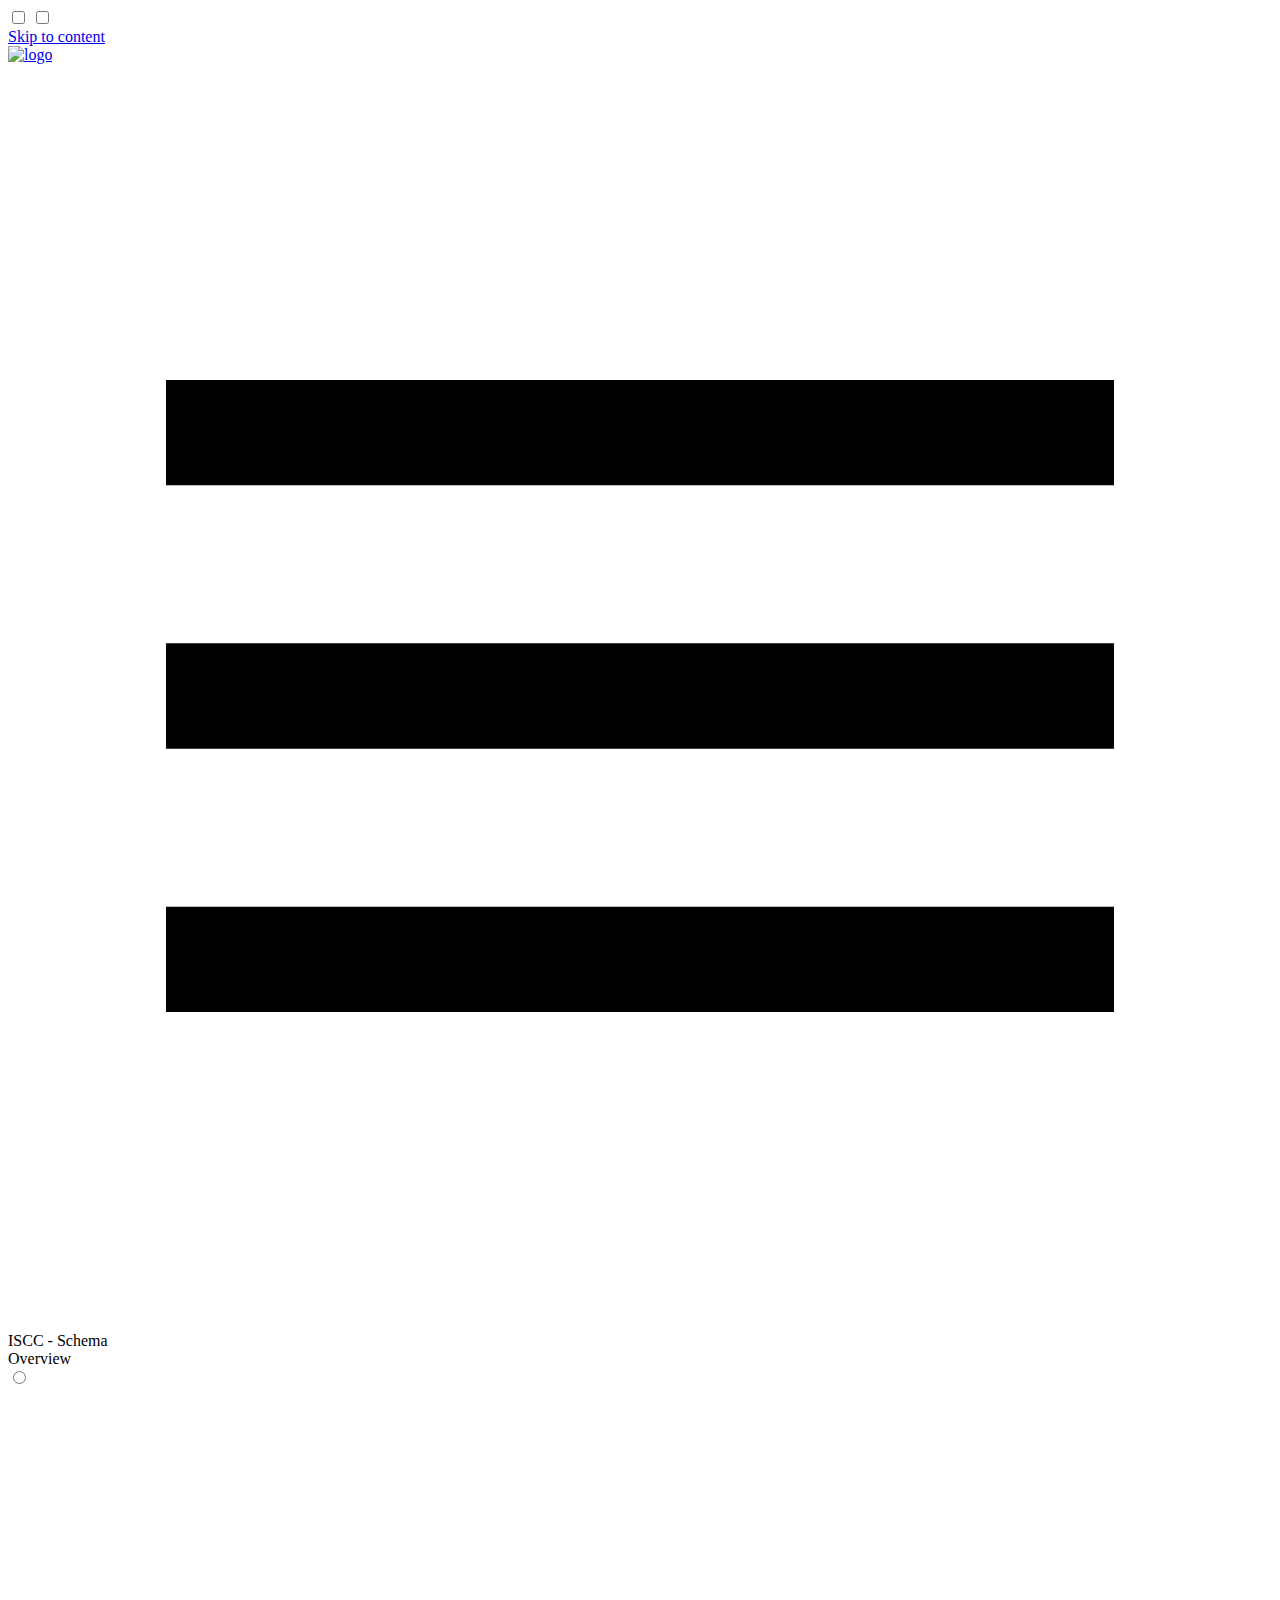
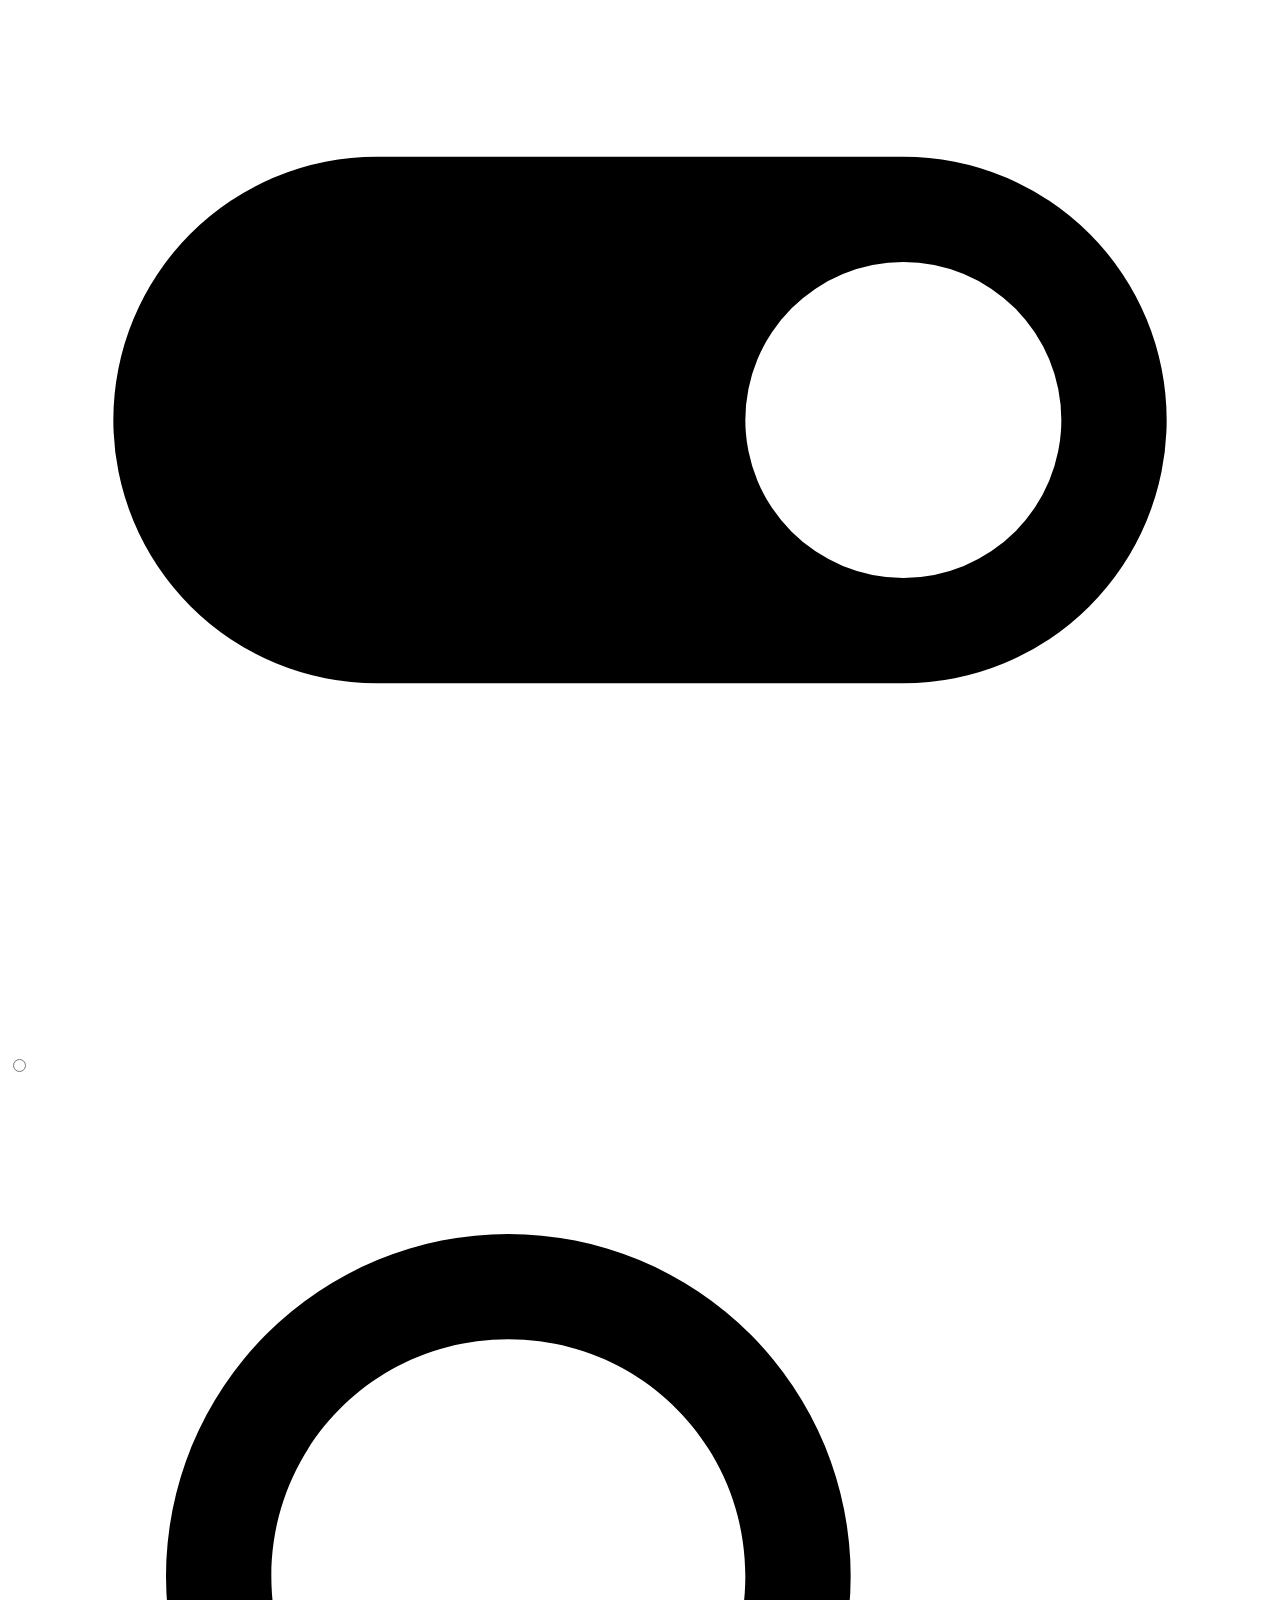
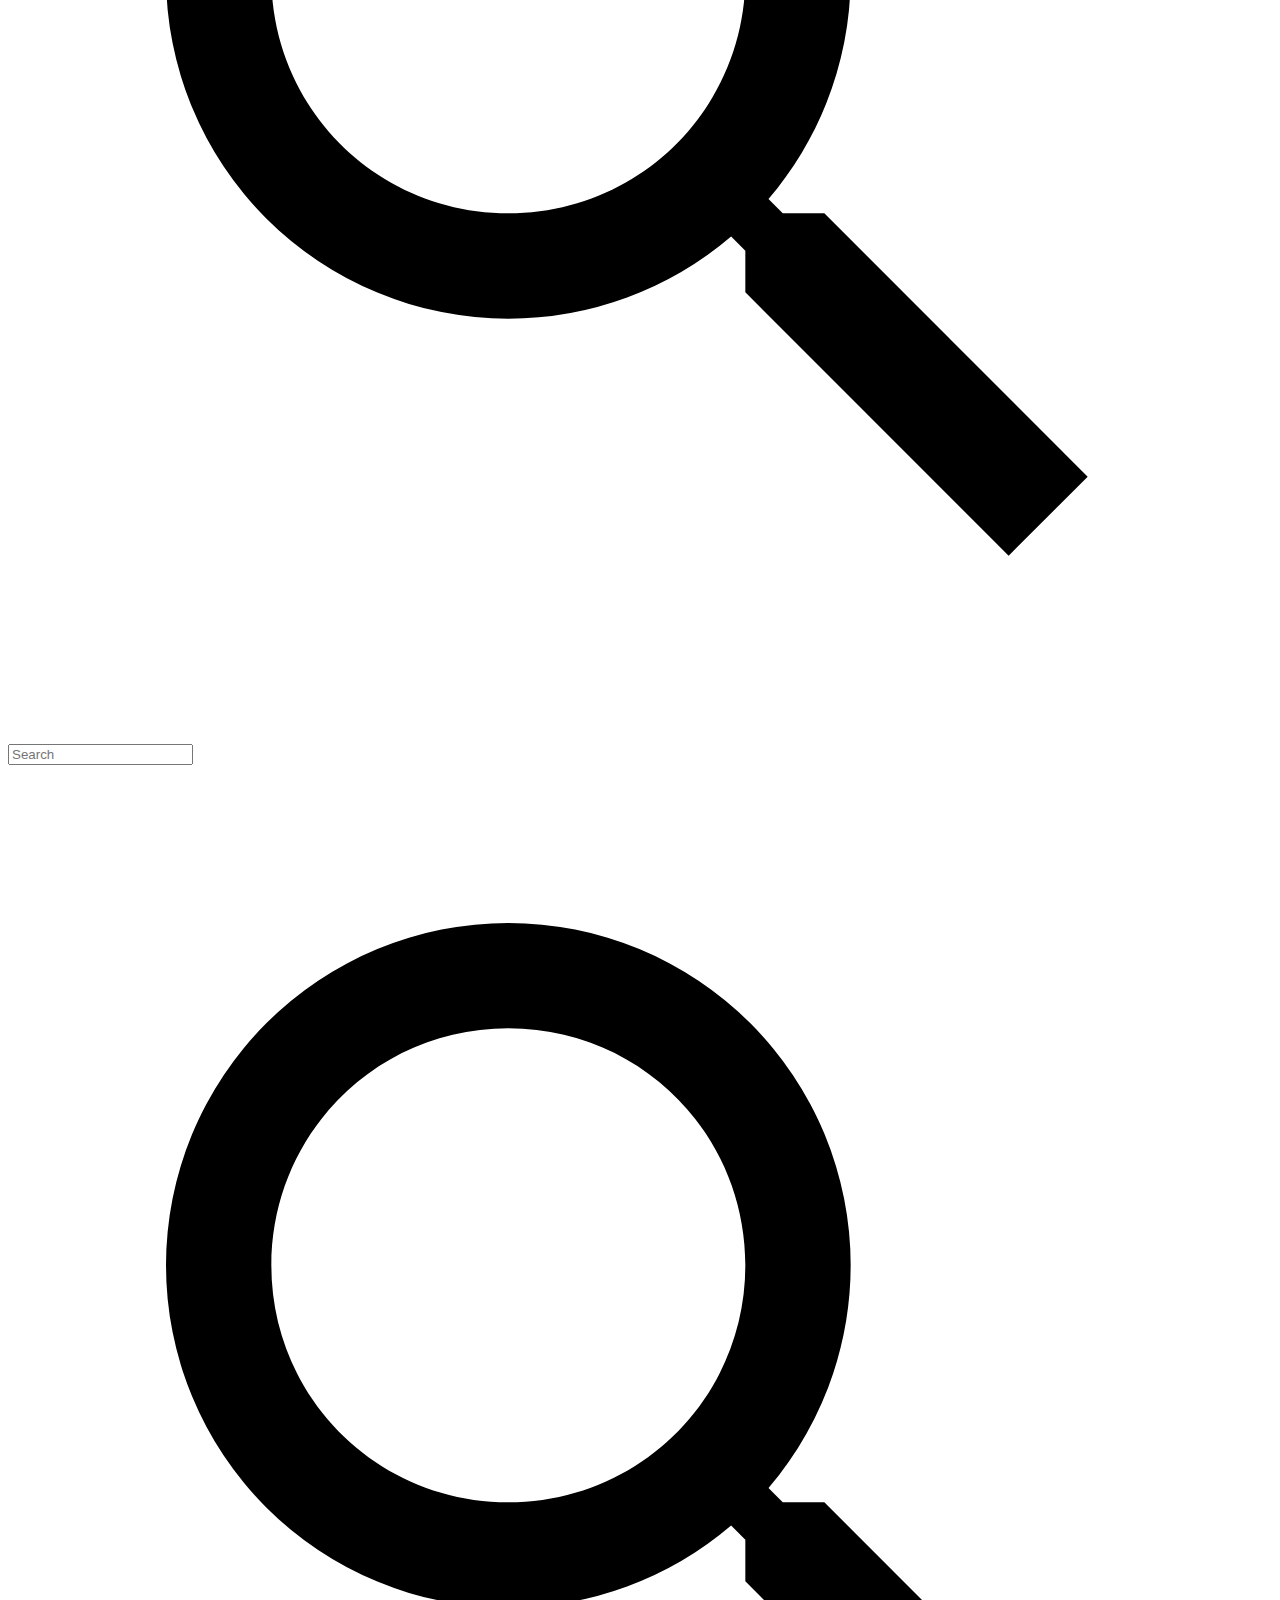
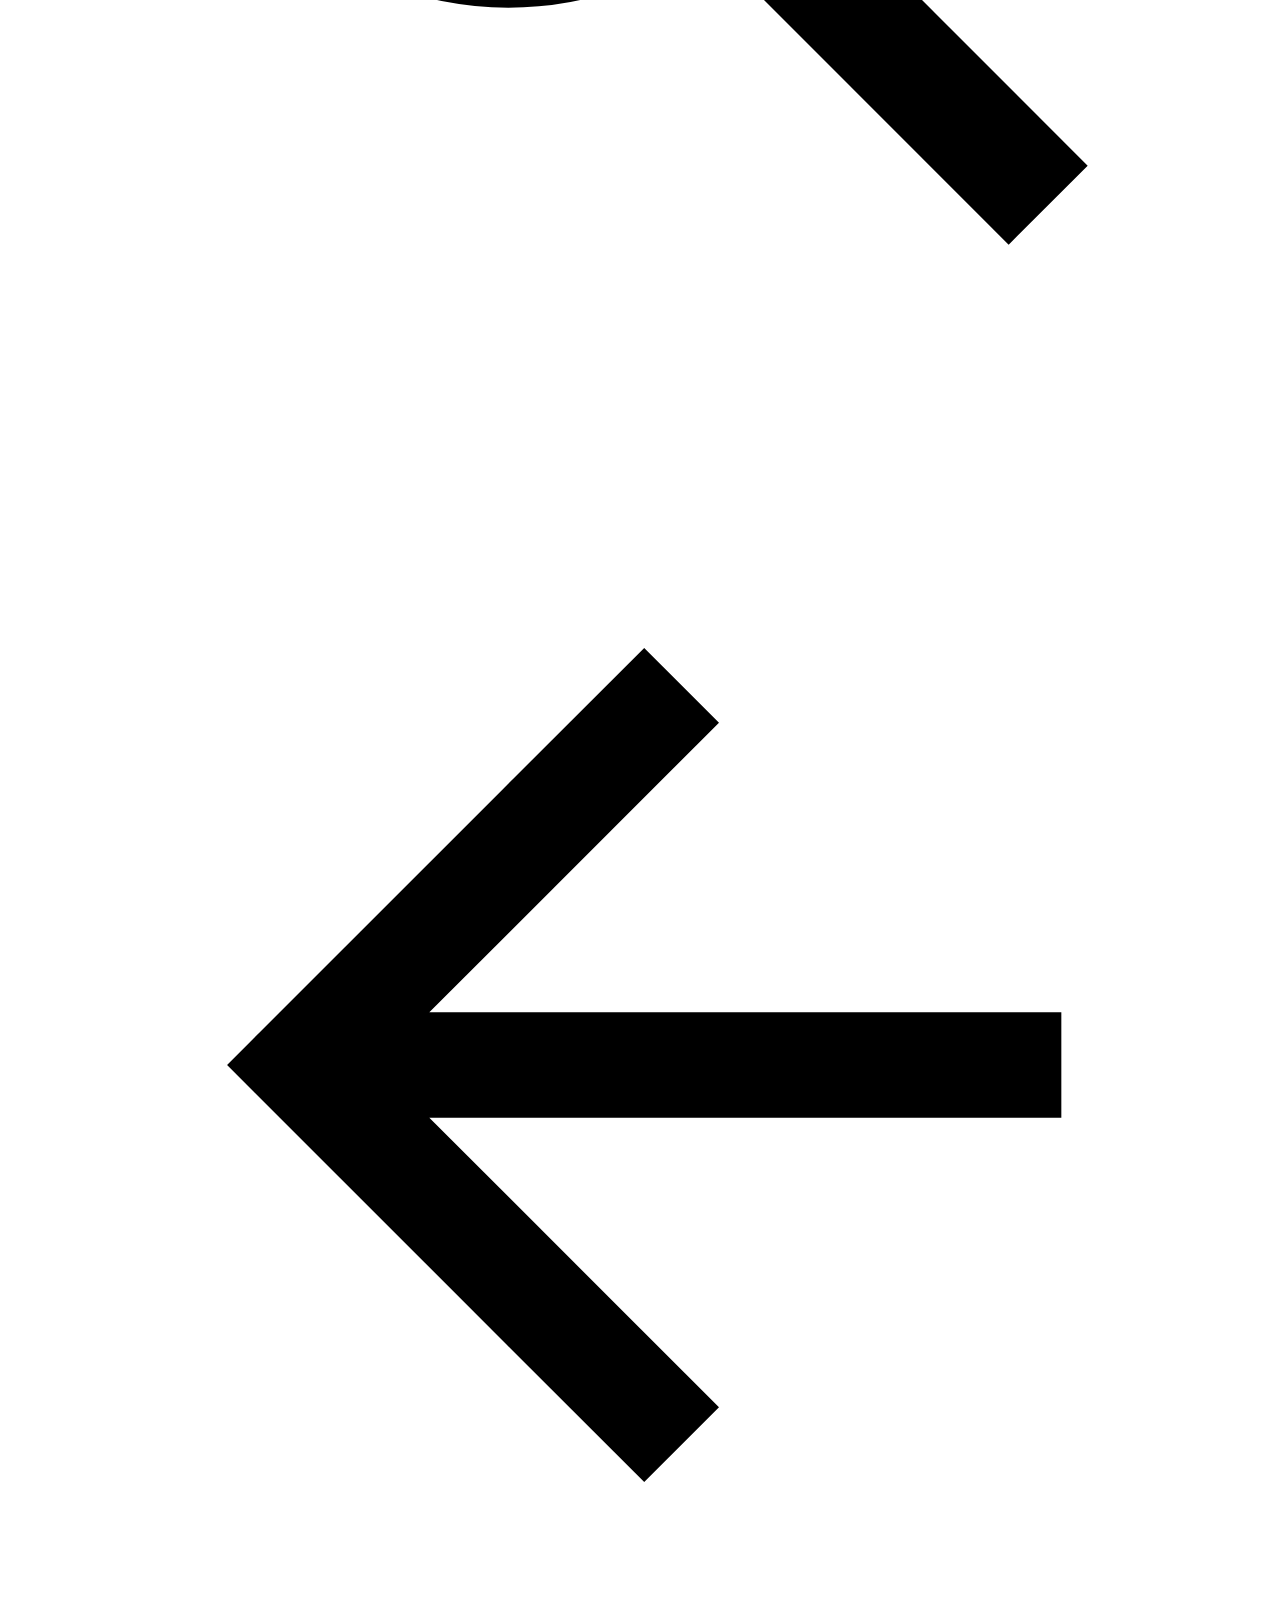
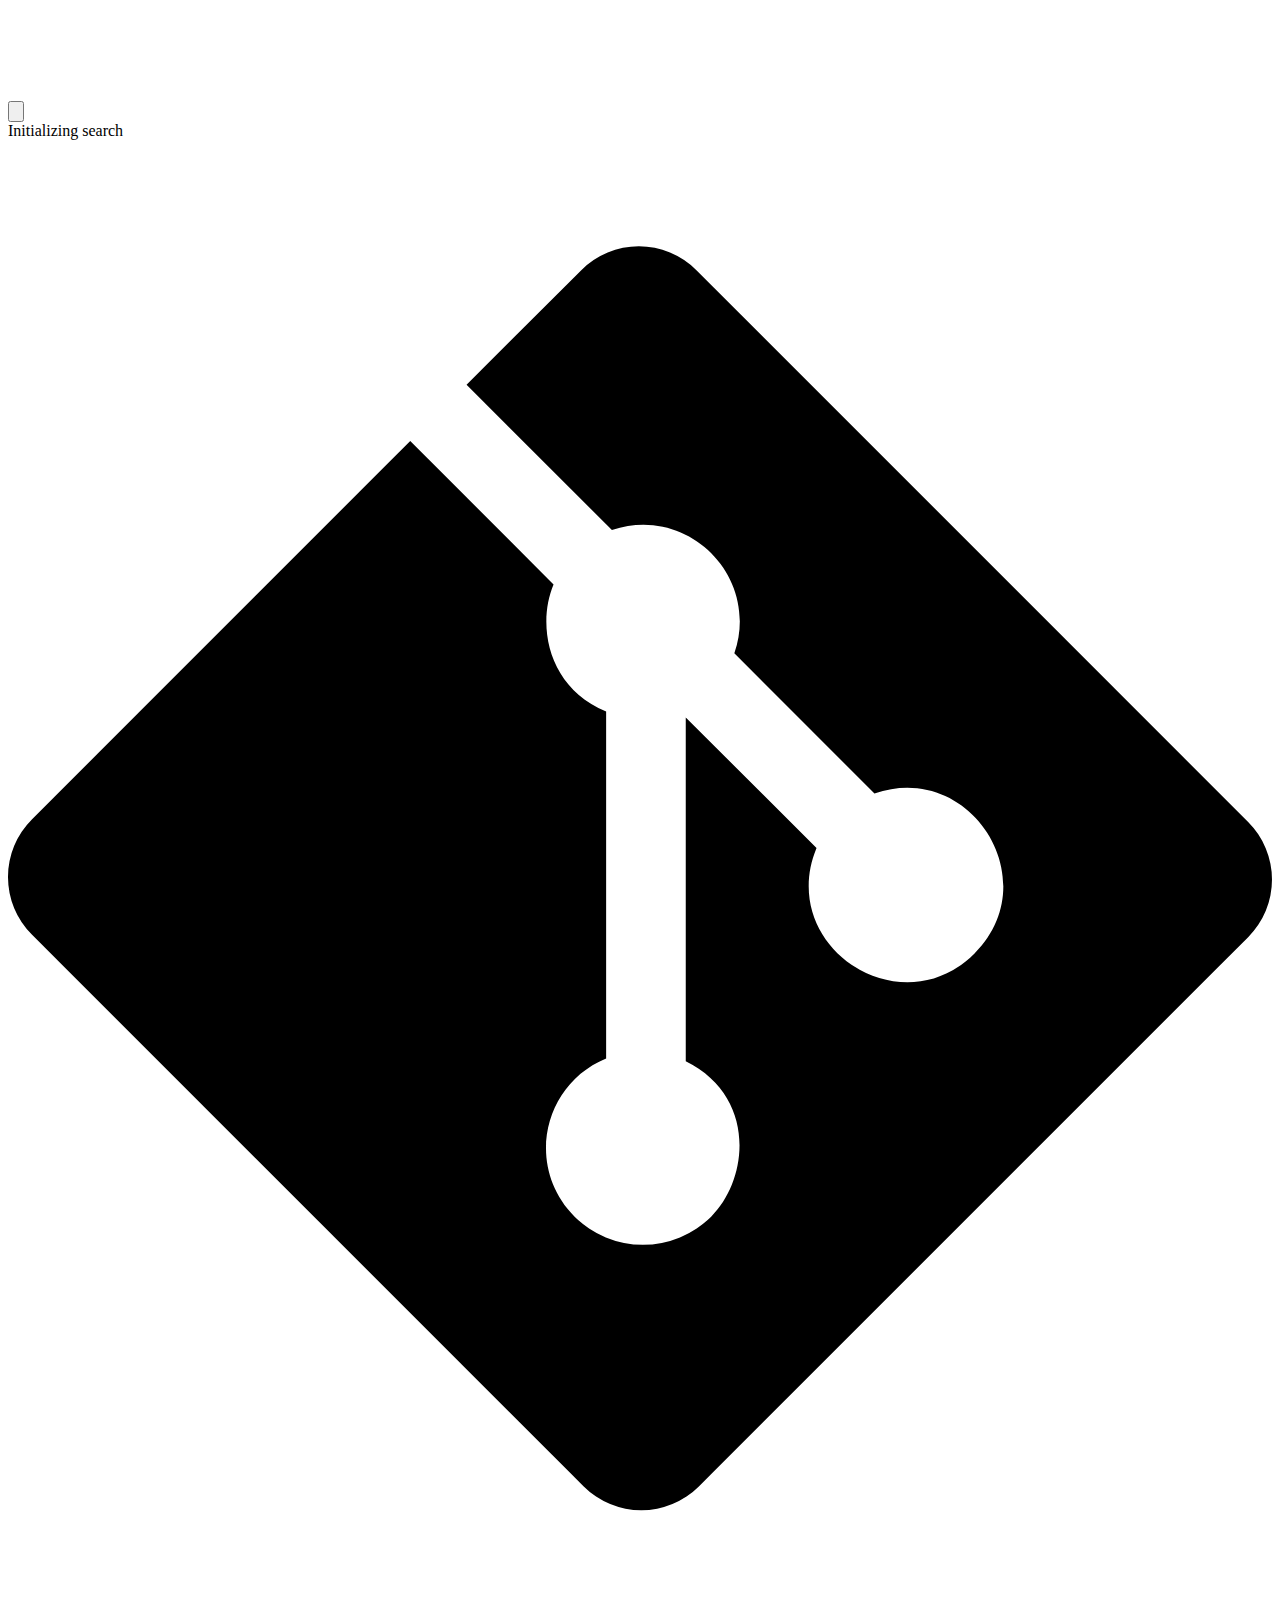
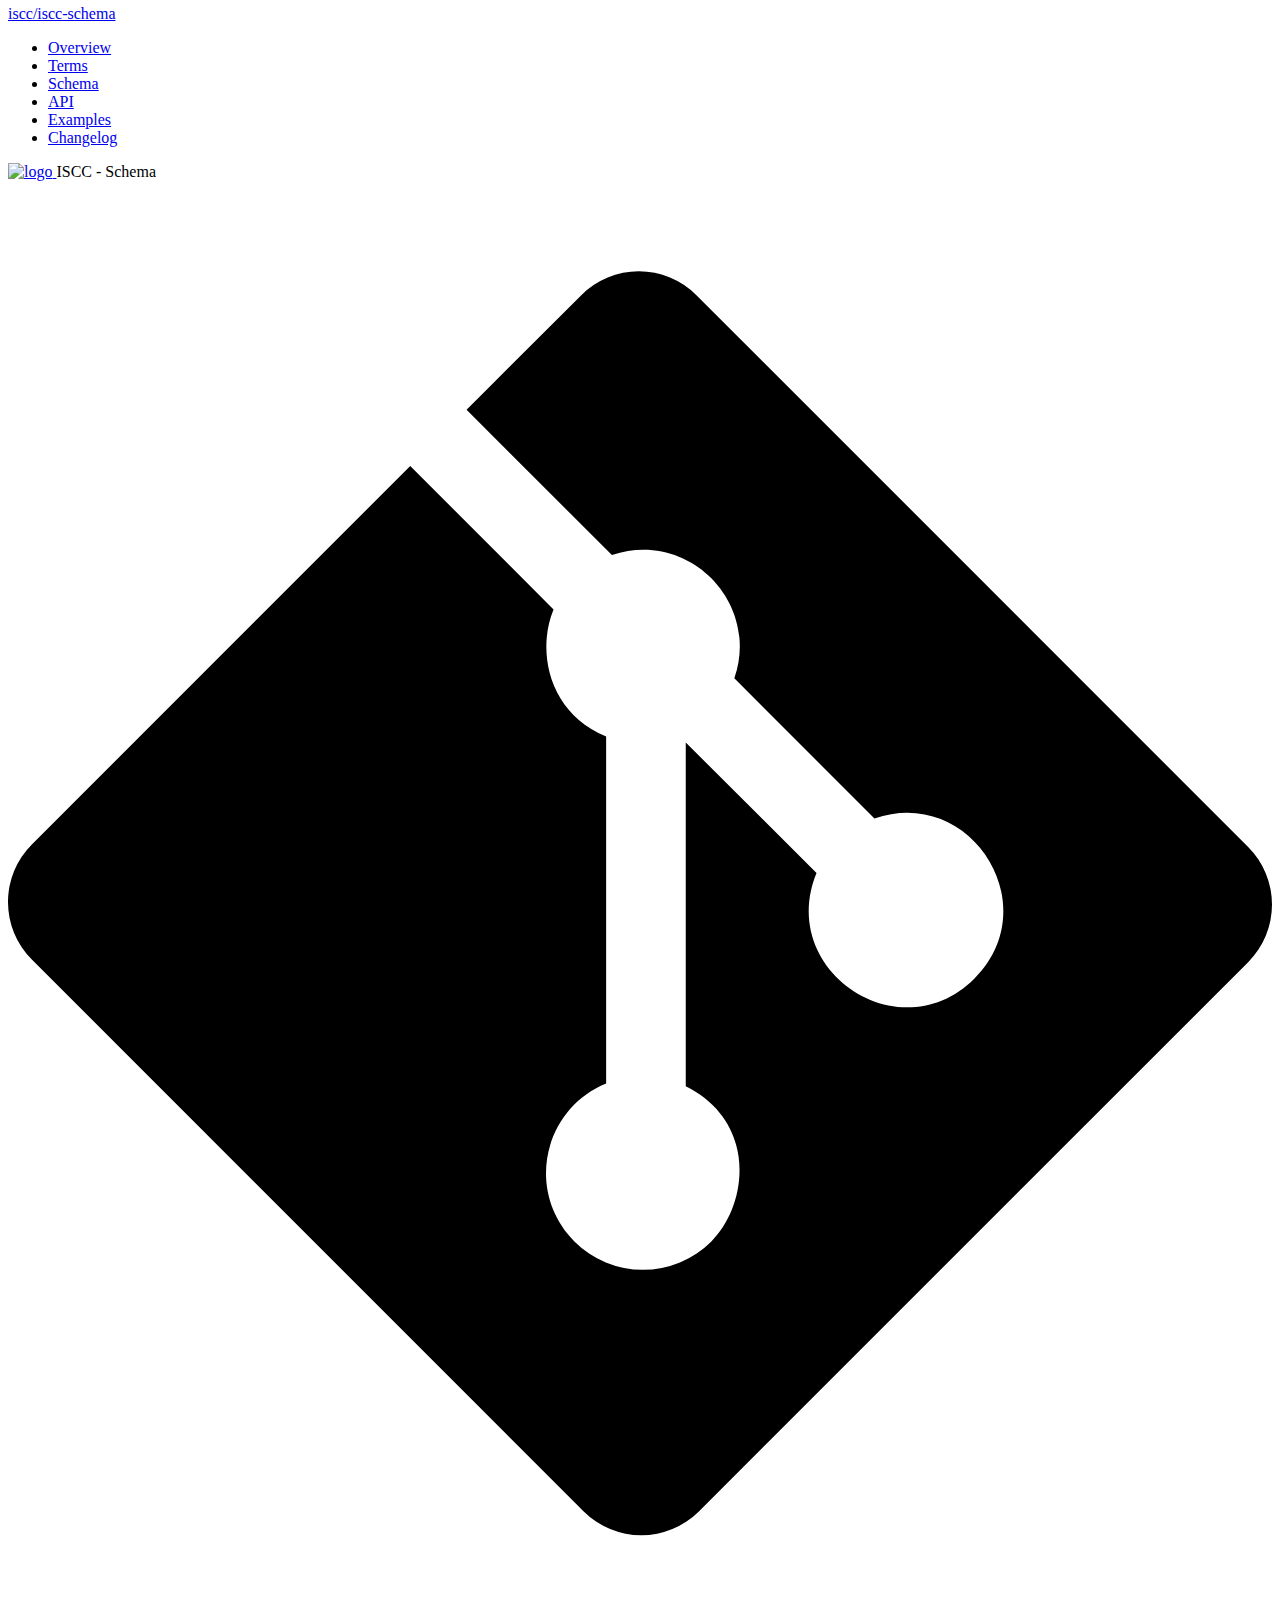
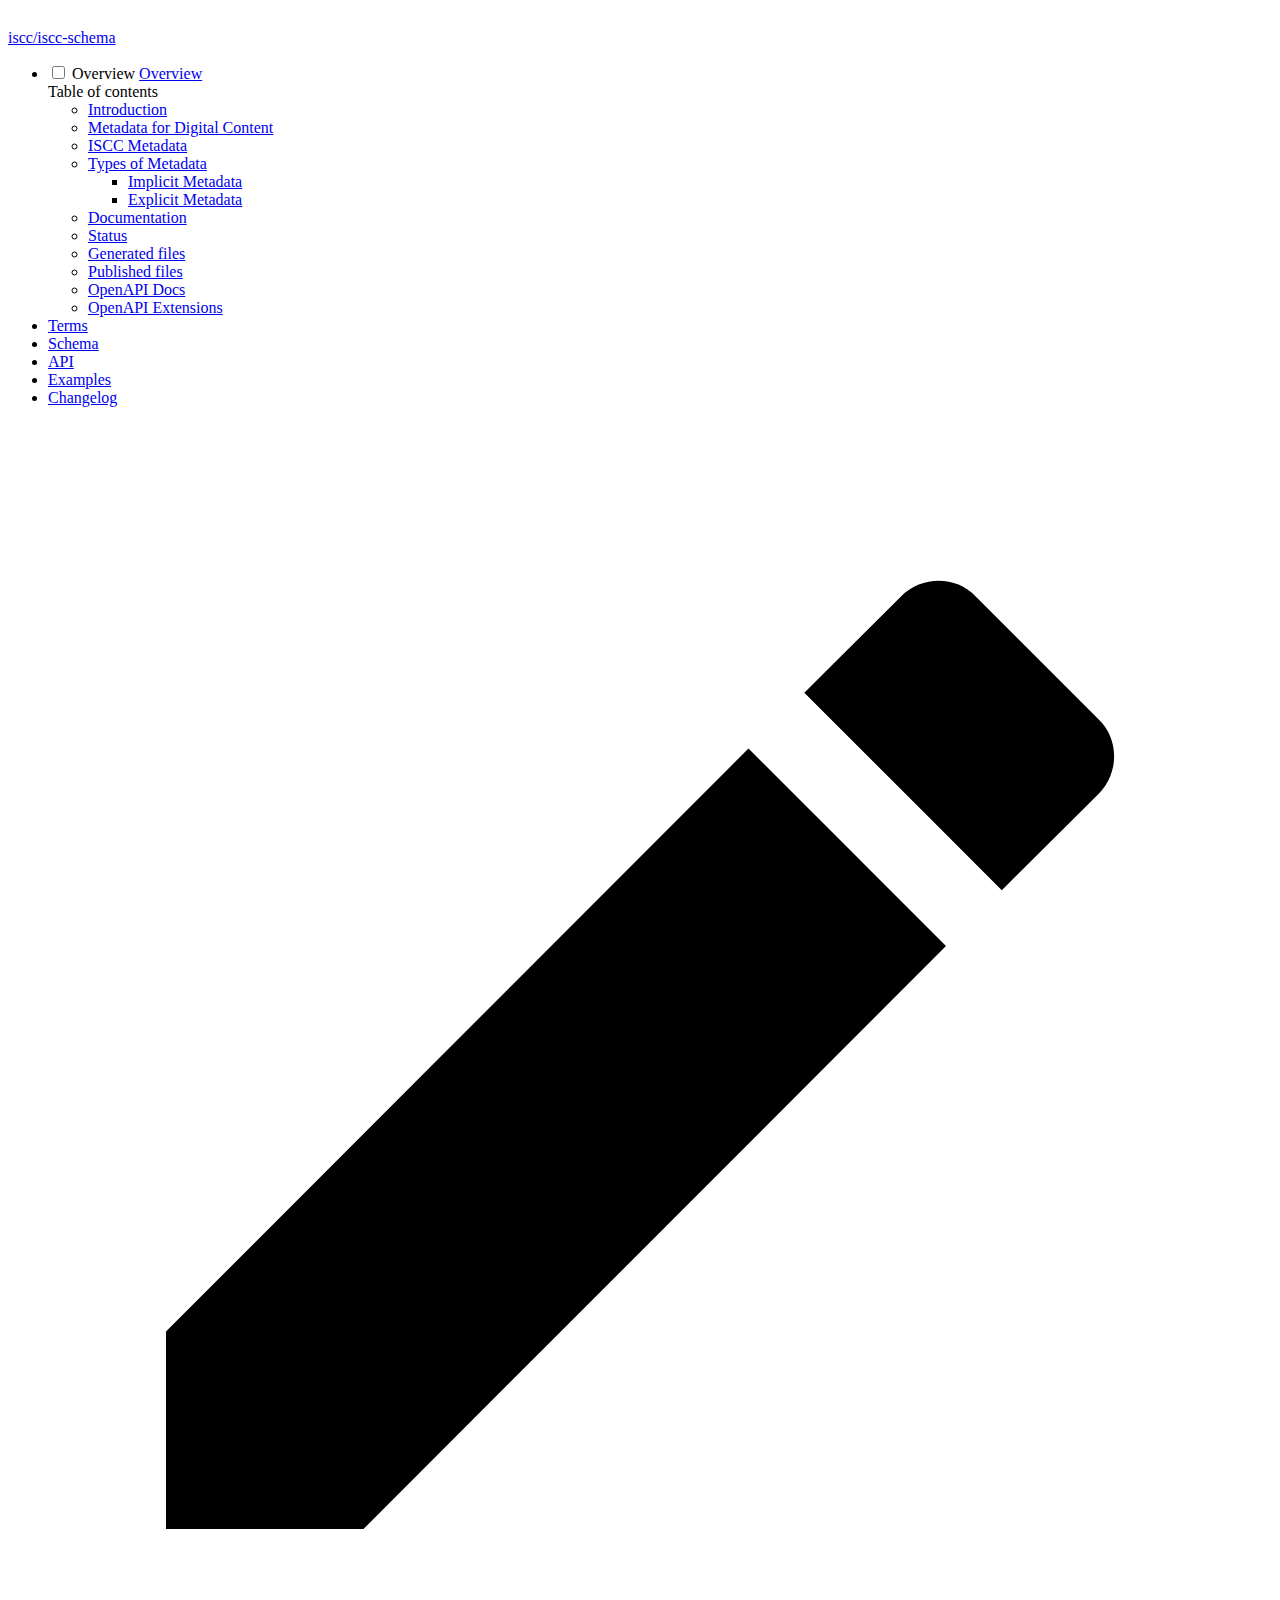
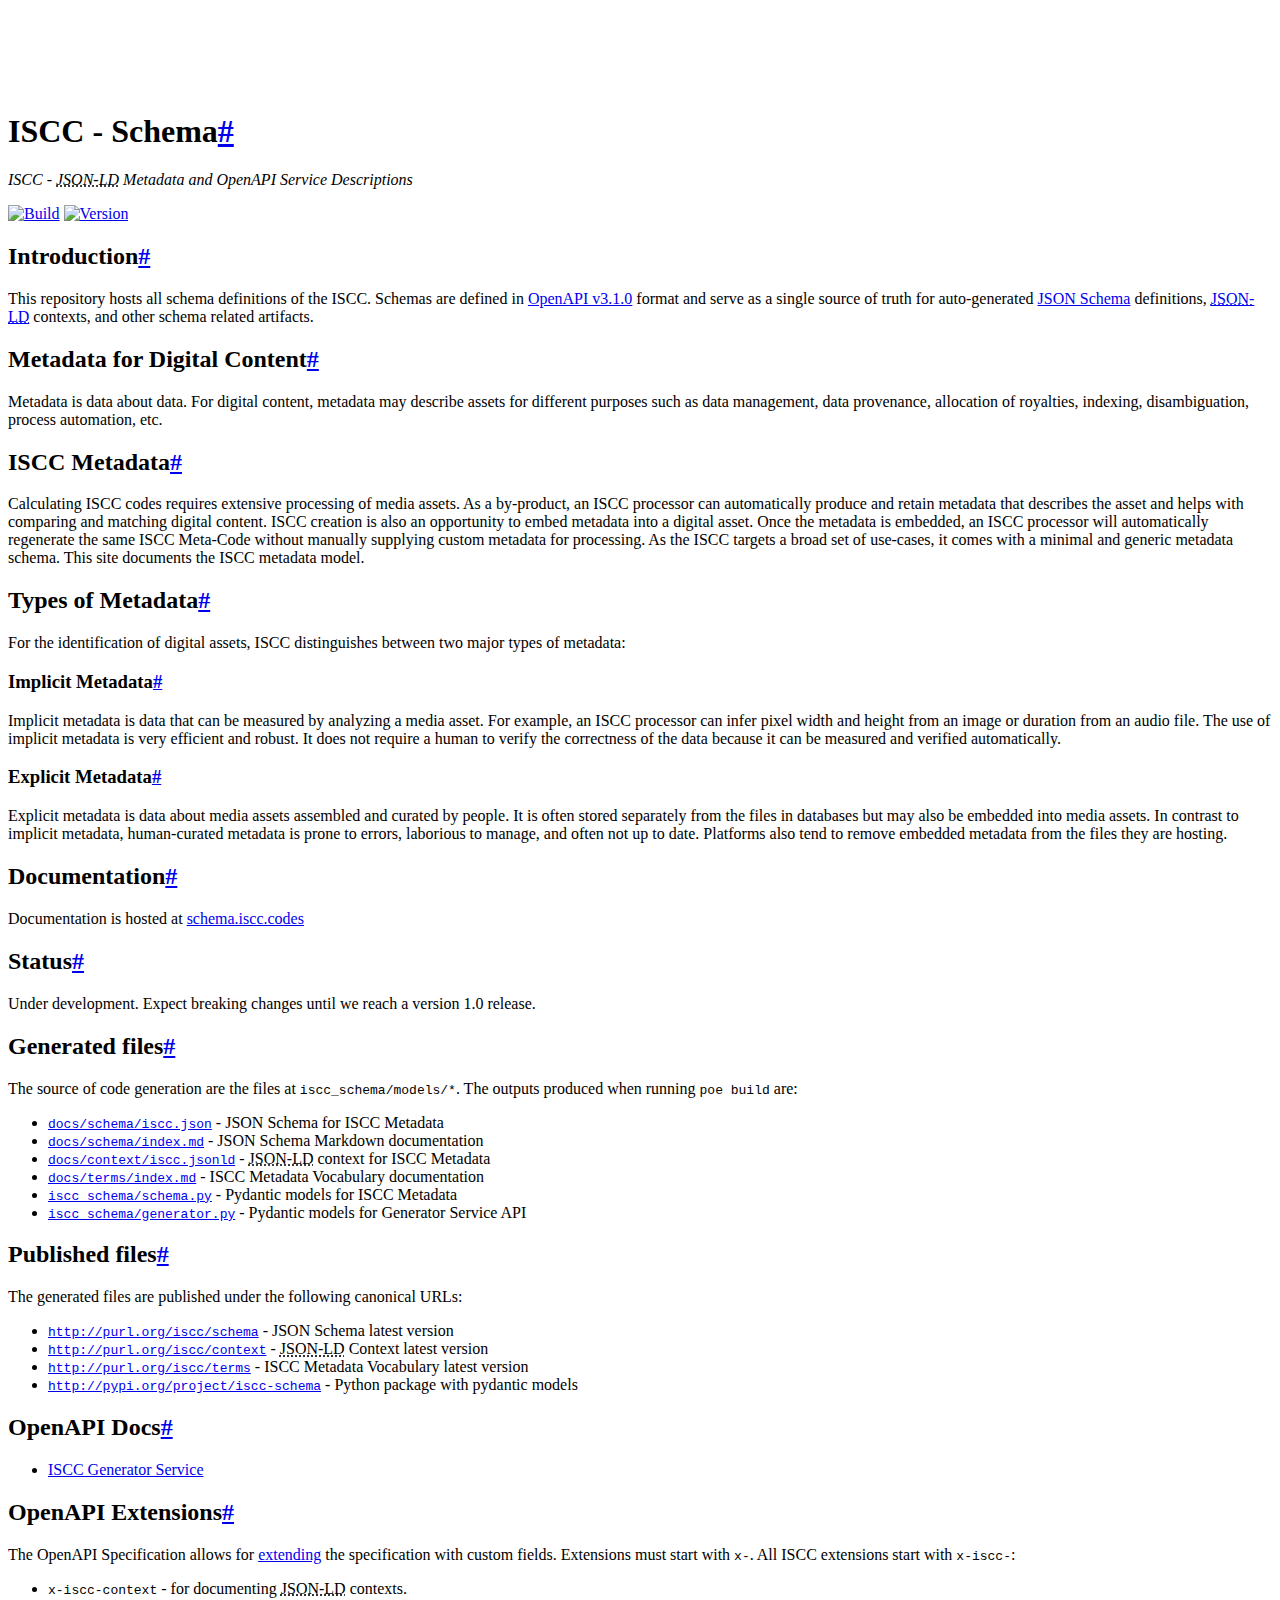
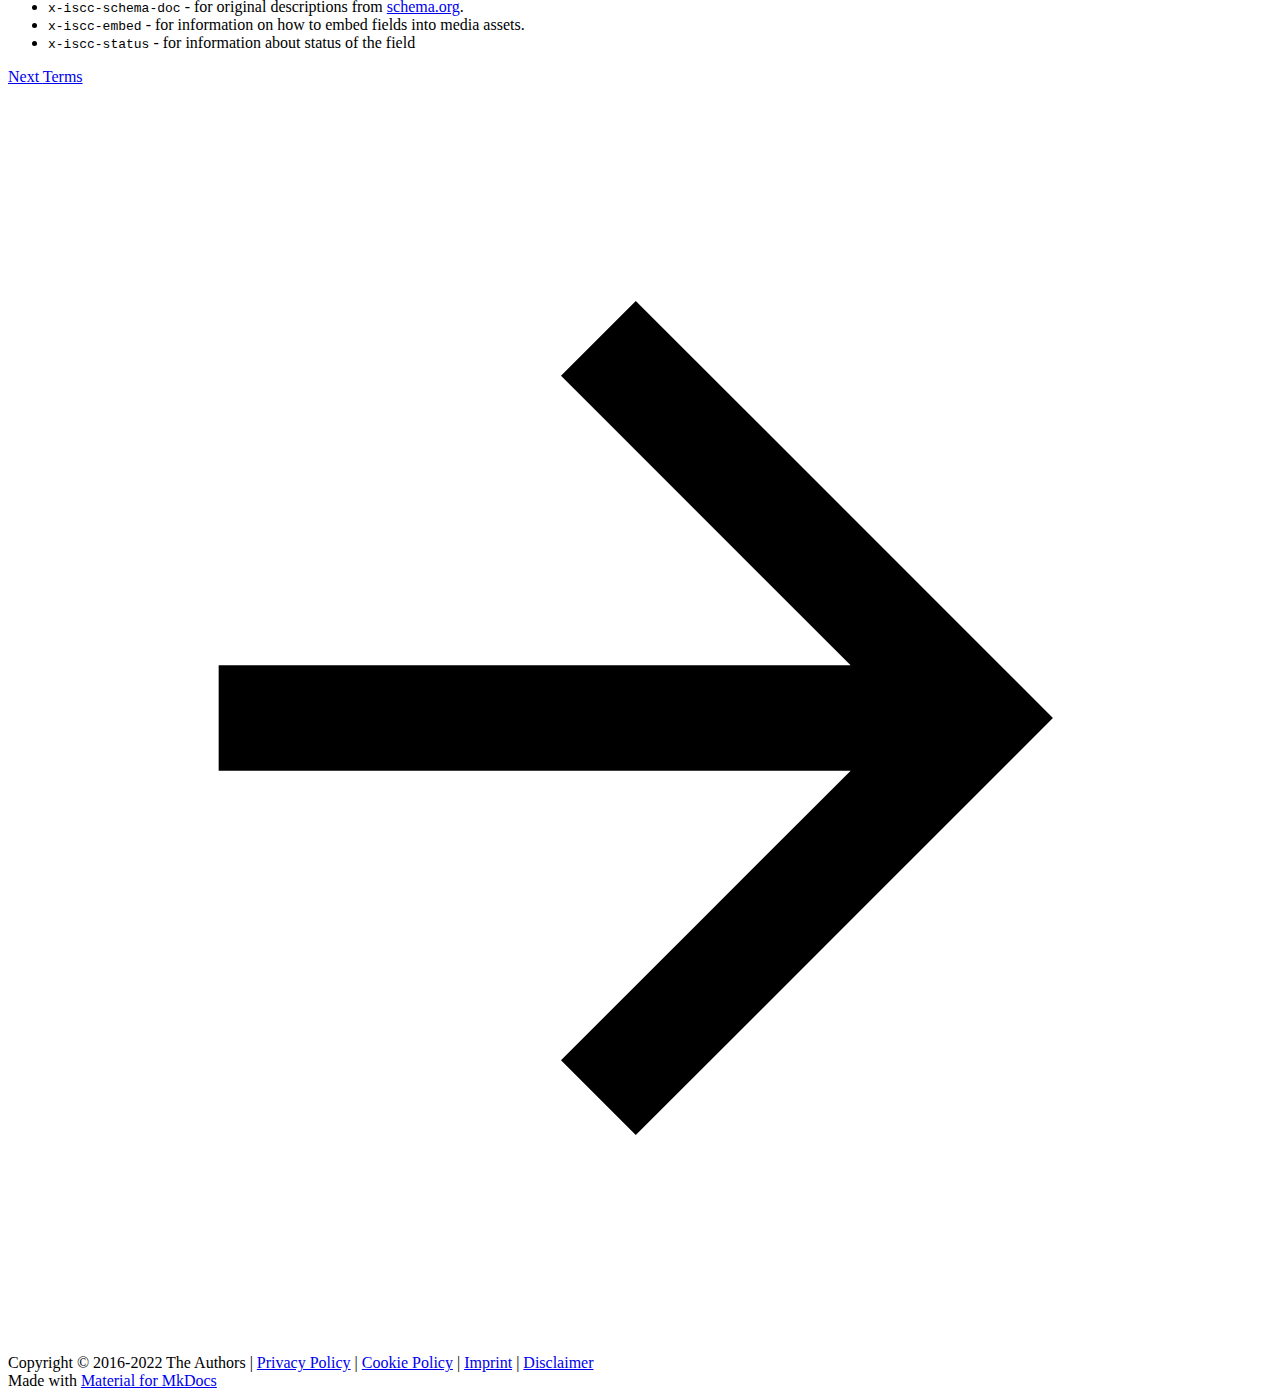
==== commit 04c77e7d: "Deployed 21357b9 with MkDocs version: 1.3.1" ====
--- a/index.html
+++ b/index.html
@@ -15,7 +15,7 @@
         <link rel="canonical" href="https://schema.iscc.codes/">
       
       <link rel="icon" href="images/iscc-logo-icon-black.svg">
-      <meta name="generator" content="mkdocs-1.3.0, mkdocs-material-8.2.9">
+      <meta name="generator" content="mkdocs-1.3.1, mkdocs-material-8.3.9">
     
     
       
@@ -23,11 +23,12 @@
       
     
     
-      <link rel="stylesheet" href="assets/stylesheets/main.120efc48.min.css">
-      
-        
-        <link rel="stylesheet" href="assets/stylesheets/palette.9647289d.min.css">
-        
+      <link rel="stylesheet" href="assets/stylesheets/main.1d29e8d0.min.css">
+      
+        
+        <link rel="stylesheet" href="assets/stylesheets/palette.cbb835fc.min.css">
+        
+      
       
     
     
@@ -626,6 +627,7 @@
 
               
             </article>
+            
           </div>
         </div>
         
@@ -633,7 +635,8 @@
       
         <footer class="md-footer">
   
-    <nav class="md-footer__inner md-grid" aria-label="Footer">
+    
+    <nav class="md-footer__inner md-grid" aria-label="Footer" >
       
       
         
@@ -677,10 +680,10 @@
     <div class="md-dialog" data-md-component="dialog">
       <div class="md-dialog__inner md-typeset"></div>
     </div>
-    <script id="__config" type="application/json">{"base": ".", "features": ["toc.integrate", "navigation.indexes", "navigation.tracking", "navigation.tabs", "navigation.tabs.sticky", "navigation.expand"], "search": "assets/javascripts/workers/search.2a1c317c.min.js", "translations": {"clipboard.copied": "Copied to clipboard", "clipboard.copy": "Copy to clipboard", "search.config.lang": "en", "search.config.pipeline": "trimmer, stopWordFilter", "search.config.separator": "[\\s\\-]+", "search.placeholder": "Search", "search.result.more.one": "1 more on this page", "search.result.more.other": "# more on this page", "search.result.none": "No matching documents", "search.result.one": "1 matching document", "search.result.other": "# matching documents", "search.result.placeholder": "Type to start searching", "search.result.term.missing": "Missing", "select.version.title": "Select version"}}</script>
-    
-    
-      <script src="assets/javascripts/bundle.6e54b5cd.min.js"></script>
+    <script id="__config" type="application/json">{"base": ".", "features": ["toc.integrate", "navigation.indexes", "navigation.tracking", "navigation.tabs", "navigation.tabs.sticky", "navigation.expand"], "search": "assets/javascripts/workers/search.b97dbffb.min.js", "translations": {"clipboard.copied": "Copied to clipboard", "clipboard.copy": "Copy to clipboard", "search.config.lang": "en", "search.config.pipeline": "trimmer, stopWordFilter", "search.config.separator": "[\\s\\-]+", "search.placeholder": "Search", "search.result.more.one": "1 more on this page", "search.result.more.other": "# more on this page", "search.result.none": "No matching documents", "search.result.one": "1 matching document", "search.result.other": "# matching documents", "search.result.placeholder": "Type to start searching", "search.result.term.missing": "Missing", "select.version.title": "Select version"}}</script>
+    
+    
+      <script src="assets/javascripts/bundle.6c7ad80a.min.js"></script>
       
     
   </body>
--- a/assets/stylesheets/palette.cbb835fc.min.css
+++ b/assets/stylesheets/palette.cbb835fc.min.css
@@ -0,0 +1 @@
+@media screen{[data-md-color-scheme=slate]{--md-hue:232;--md-default-fg-color:hsla(var(--md-hue),75%,95%,1);--md-default-fg-color--light:hsla(var(--md-hue),75%,90%,0.62);--md-default-fg-color--lighter:hsla(var(--md-hue),75%,90%,0.32);--md-default-fg-color--lightest:hsla(var(--md-hue),75%,90%,0.12);--md-default-bg-color:hsla(var(--md-hue),15%,21%,1);--md-default-bg-color--light:hsla(var(--md-hue),15%,21%,0.54);--md-default-bg-color--lighter:hsla(var(--md-hue),15%,21%,0.26);--md-default-bg-color--lightest:hsla(var(--md-hue),15%,21%,0.07);--md-code-fg-color:hsla(var(--md-hue),18%,86%,1);--md-code-bg-color:hsla(var(--md-hue),15%,15%,1);--md-code-hl-color:rgba(66,135,255,.15);--md-code-hl-number-color:#e6695b;--md-code-hl-special-color:#f06090;--md-code-hl-function-color:#c973d9;--md-code-hl-constant-color:#9383e2;--md-code-hl-keyword-color:#6791e0;--md-code-hl-string-color:#2fb170;--md-code-hl-name-color:var(--md-code-fg-color);--md-code-hl-operator-color:var(--md-default-fg-color--light);--md-code-hl-punctuation-color:var(--md-default-fg-color--light);--md-code-hl-comment-color:var(--md-default-fg-color--light);--md-code-hl-generic-color:var(--md-default-fg-color--light);--md-code-hl-variable-color:var(--md-default-fg-color--light);--md-typeset-color:var(--md-default-fg-color);--md-typeset-a-color:var(--md-primary-fg-color);--md-typeset-mark-color:rgba(66,135,255,.3);--md-typeset-kbd-color:hsla(var(--md-hue),15%,94%,0.12);--md-typeset-kbd-accent-color:hsla(var(--md-hue),15%,94%,0.2);--md-typeset-kbd-border-color:hsla(var(--md-hue),15%,14%,1);--md-typeset-table-color:hsla(var(--md-hue),75%,95%,0.12);--md-admonition-fg-color:var(--md-default-fg-color);--md-admonition-bg-color:var(--md-default-bg-color);--md-footer-bg-color:hsla(var(--md-hue),15%,12%,0.87);--md-footer-bg-color--dark:hsla(var(--md-hue),15%,10%,1);--md-shadow-z1:0 0.2rem 0.5rem rgba(0,0,0,.2),0 0 0.05rem rgba(0,0,0,.1);--md-shadow-z2:0 0.2rem 0.5rem rgba(0,0,0,.3),0 0 0.05rem rgba(0,0,0,.25);--md-shadow-z3:0 0.2rem 0.5rem rgba(0,0,0,.4),0 0 0.05rem rgba(0,0,0,.35)}[data-md-color-scheme=slate] img[src$="#gh-light-mode-only"],[data-md-color-scheme=slate] img[src$="#only-light"]{display:none}[data-md-color-scheme=slate] img[src$="#gh-dark-mode-only"],[data-md-color-scheme=slate] img[src$="#only-dark"]{display:initial}[data-md-color-scheme=slate][data-md-color-primary=pink]{--md-typeset-a-color:#ed5487}[data-md-color-scheme=slate][data-md-color-primary=purple]{--md-typeset-a-color:#bd78c9}[data-md-color-scheme=slate][data-md-color-primary=deep-purple]{--md-typeset-a-color:#a682e3}[data-md-color-scheme=slate][data-md-color-primary=indigo]{--md-typeset-a-color:#6c91d5}[data-md-color-scheme=slate][data-md-color-primary=teal]{--md-typeset-a-color:#00ccb8}[data-md-color-scheme=slate][data-md-color-primary=green]{--md-typeset-a-color:#71c174}[data-md-color-scheme=slate][data-md-color-primary=deep-orange]{--md-typeset-a-color:#ff9575}[data-md-color-scheme=slate][data-md-color-primary=brown]{--md-typeset-a-color:#c7846b}[data-md-color-scheme=slate][data-md-color-primary=black],[data-md-color-scheme=slate][data-md-color-primary=blue-grey],[data-md-color-scheme=slate][data-md-color-primary=grey],[data-md-color-scheme=slate][data-md-color-primary=white]{--md-typeset-a-color:#6c91d5}[data-md-color-switching] *,[data-md-color-switching] :after,[data-md-color-switching] :before{transition-duration:0ms!important}}[data-md-color-accent=red]{--md-accent-fg-color:#ff1947;--md-accent-fg-color--transparent:rgba(255,25,71,.1);--md-accent-bg-color:#fff;--md-accent-bg-color--light:hsla(0,0%,100%,.7)}[data-md-color-accent=pink]{--md-accent-fg-color:#f50056;--md-accent-fg-color--transparent:rgba(245,0,86,.1);--md-accent-bg-color:#fff;--md-accent-bg-color--light:hsla(0,0%,100%,.7)}[data-md-color-accent=purple]{--md-accent-fg-color:#df41fb;--md-accent-fg-color--transparent:rgba(223,65,251,.1);--md-accent-bg-color:#fff;--md-accent-bg-color--light:hsla(0,0%,100%,.7)}[data-md-color-accent=deep-purple]{--md-accent-fg-color:#7c4dff;--md-accent-fg-color--transparent:rgba(124,77,255,.1);--md-accent-bg-color:#fff;--md-accent-bg-color--light:hsla(0,0%,100%,.7)}[data-md-color-accent=indigo]{--md-accent-fg-color:#526cfe;--md-accent-fg-color--transparent:rgba(82,108,254,.1);--md-accent-bg-color:#fff;--md-accent-bg-color--light:hsla(0,0%,100%,.7)}[data-md-color-accent=blue]{--md-accent-fg-color:#4287ff;--md-accent-fg-color--transparent:rgba(66,135,255,.1);--md-accent-bg-color:#fff;--md-accent-bg-color--light:hsla(0,0%,100%,.7)}[data-md-color-accent=light-blue]{--md-accent-fg-color:#0091eb;--md-accent-fg-color--transparent:rgba(0,145,235,.1);--md-accent-bg-color:#fff;--md-accent-bg-color--light:hsla(0,0%,100%,.7)}[data-md-color-accent=cyan]{--md-accent-fg-color:#00bad6;--md-accent-fg-color--transparent:rgba(0,186,214,.1);--md-accent-bg-color:#fff;--md-accent-bg-color--light:hsla(0,0%,100%,.7)}[data-md-color-accent=teal]{--md-accent-fg-color:#00bda4;--md-accent-fg-color--transparent:rgba(0,189,164,.1);--md-accent-bg-color:#fff;--md-accent-bg-color--light:hsla(0,0%,100%,.7)}[data-md-color-accent=green]{--md-accent-fg-color:#00c753;--md-accent-fg-color--transparent:rgba(0,199,83,.1);--md-accent-bg-color:#fff;--md-accent-bg-color--light:hsla(0,0%,100%,.7)}[data-md-color-accent=light-green]{--md-accent-fg-color:#63de17;--md-accent-fg-color--transparent:rgba(99,222,23,.1);--md-accent-bg-color:#fff;--md-accent-bg-color--light:hsla(0,0%,100%,.7)}[data-md-color-accent=lime]{--md-accent-fg-color:#b0eb00;--md-accent-fg-color--transparent:rgba(176,235,0,.1);--md-accent-bg-color:rgba(0,0,0,.87);--md-accent-bg-color--light:rgba(0,0,0,.54)}[data-md-color-accent=yellow]{--md-accent-fg-color:#ffd500;--md-accent-fg-color--transparent:rgba(255,213,0,.1);--md-accent-bg-color:rgba(0,0,0,.87);--md-accent-bg-color--light:rgba(0,0,0,.54)}[data-md-color-accent=amber]{--md-accent-fg-color:#fa0;--md-accent-fg-color--transparent:rgba(255,170,0,.1);--md-accent-bg-color:rgba(0,0,0,.87);--md-accent-bg-color--light:rgba(0,0,0,.54)}[data-md-color-accent=orange]{--md-accent-fg-color:#ff9100;--md-accent-fg-color--transparent:rgba(255,145,0,.1);--md-accent-bg-color:rgba(0,0,0,.87);--md-accent-bg-color--light:rgba(0,0,0,.54)}[data-md-color-accent=deep-orange]{--md-accent-fg-color:#ff6e42;--md-accent-fg-color--transparent:rgba(255,110,66,.1);--md-accent-bg-color:#fff;--md-accent-bg-color--light:hsla(0,0%,100%,.7)}[data-md-color-primary=red]{--md-primary-fg-color:#ef5552;--md-primary-fg-color--light:#e57171;--md-primary-fg-color--dark:#e53734;--md-primary-bg-color:#fff;--md-primary-bg-color--light:hsla(0,0%,100%,.7)}[data-md-color-primary=pink]{--md-primary-fg-color:#e92063;--md-primary-fg-color--light:#ec417a;--md-primary-fg-color--dark:#c3185d;--md-primary-bg-color:#fff;--md-primary-bg-color--light:hsla(0,0%,100%,.7)}[data-md-color-primary=purple]{--md-primary-fg-color:#ab47bd;--md-primary-fg-color--light:#bb69c9;--md-primary-fg-color--dark:#8c24a8;--md-primary-bg-color:#fff;--md-primary-bg-color--light:hsla(0,0%,100%,.7)}[data-md-color-primary=deep-purple]{--md-primary-fg-color:#7e56c2;--md-primary-fg-color--light:#9574cd;--md-primary-fg-color--dark:#673ab6;--md-primary-bg-color:#fff;--md-primary-bg-color--light:hsla(0,0%,100%,.7)}[data-md-color-primary=indigo]{--md-primary-fg-color:#4051b5;--md-primary-fg-color--light:#5d6cc0;--md-primary-fg-color--dark:#303fa1;--md-primary-bg-color:#fff;--md-primary-bg-color--light:hsla(0,0%,100%,.7)}[data-md-color-primary=blue]{--md-primary-fg-color:#2094f3;--md-primary-fg-color--light:#42a5f5;--md-primary-fg-color--dark:#1975d2;--md-primary-bg-color:#fff;--md-primary-bg-color--light:hsla(0,0%,100%,.7)}[data-md-color-primary=light-blue]{--md-primary-fg-color:#02a6f2;--md-primary-fg-color--light:#28b5f6;--md-primary-fg-color--dark:#0287cf;--md-primary-bg-color:#fff;--md-primary-bg-color--light:hsla(0,0%,100%,.7)}[data-md-color-primary=cyan]{--md-primary-fg-color:#00bdd6;--md-primary-fg-color--light:#25c5da;--md-primary-fg-color--dark:#0097a8;--md-primary-bg-color:#fff;--md-primary-bg-color--light:hsla(0,0%,100%,.7)}[data-md-color-primary=teal]{--md-primary-fg-color:#009485;--md-primary-fg-color--light:#26a699;--md-primary-fg-color--dark:#007a6c;--md-primary-bg-color:#fff;--md-primary-bg-color--light:hsla(0,0%,100%,.7)}[data-md-color-primary=green]{--md-primary-fg-color:#4cae4f;--md-primary-fg-color--light:#68bb6c;--md-primary-fg-color--dark:#398e3d;--md-primary-bg-color:#fff;--md-primary-bg-color--light:hsla(0,0%,100%,.7)}[data-md-color-primary=light-green]{--md-primary-fg-color:#8bc34b;--md-primary-fg-color--light:#9ccc66;--md-primary-fg-color--dark:#689f38;--md-primary-bg-color:#fff;--md-primary-bg-color--light:hsla(0,0%,100%,.7)}[data-md-color-primary=lime]{--md-primary-fg-color:#cbdc38;--md-primary-fg-color--light:#d3e156;--md-primary-fg-color--dark:#b0b52c;--md-primary-bg-color:rgba(0,0,0,.87);--md-primary-bg-color--light:rgba(0,0,0,.54)}[data-md-color-primary=yellow]{--md-primary-fg-color:#ffec3d;--md-primary-fg-color--light:#ffee57;--md-primary-fg-color--dark:#fbc02d;--md-primary-bg-color:rgba(0,0,0,.87);--md-primary-bg-color--light:rgba(0,0,0,.54)}[data-md-color-primary=amber]{--md-primary-fg-color:#ffc105;--md-primary-fg-color--light:#ffc929;--md-primary-fg-color--dark:#ffa200;--md-primary-bg-color:rgba(0,0,0,.87);--md-primary-bg-color--light:rgba(0,0,0,.54)}[data-md-color-primary=orange]{--md-primary-fg-color:#ffa724;--md-primary-fg-color--light:#ffa724;--md-primary-fg-color--dark:#fa8900;--md-primary-bg-color:rgba(0,0,0,.87);--md-primary-bg-color--light:rgba(0,0,0,.54)}[data-md-color-primary=deep-orange]{--md-primary-fg-color:#ff6e42;--md-primary-fg-color--light:#ff8a66;--md-primary-fg-color--dark:#f4511f;--md-primary-bg-color:#fff;--md-primary-bg-color--light:hsla(0,0%,100%,.7)}[data-md-color-primary=brown]{--md-primary-fg-color:#795649;--md-primary-fg-color--light:#8d6e62;--md-primary-fg-color--dark:#5d4037;--md-primary-bg-color:#fff;--md-primary-bg-color--light:hsla(0,0%,100%,.7)}[data-md-color-primary=grey]{--md-primary-fg-color:#757575;--md-primary-fg-color--light:#9e9e9e;--md-primary-fg-color--dark:#616161;--md-primary-bg-color:#fff;--md-primary-bg-color--light:hsla(0,0%,100%,.7);--md-typeset-a-color:#4051b5}[data-md-color-primary=blue-grey]{--md-primary-fg-color:#546d78;--md-primary-fg-color--light:#607c8a;--md-primary-fg-color--dark:#455a63;--md-primary-bg-color:#fff;--md-primary-bg-color--light:hsla(0,0%,100%,.7);--md-typeset-a-color:#4051b5}[data-md-color-primary=light-green]:not([data-md-color-scheme=slate]){--md-typeset-a-color:#72ad2e}[data-md-color-primary=lime]:not([data-md-color-scheme=slate]){--md-typeset-a-color:#8b990a}[data-md-color-primary=yellow]:not([data-md-color-scheme=slate]){--md-typeset-a-color:#b8a500}[data-md-color-primary=amber]:not([data-md-color-scheme=slate]){--md-typeset-a-color:#d19d00}[data-md-color-primary=orange]:not([data-md-color-scheme=slate]){--md-typeset-a-color:#e68a00}[data-md-color-primary=white]{--md-primary-fg-color:#fff;--md-primary-fg-color--light:hsla(0,0%,100%,.7);--md-primary-fg-color--dark:rgba(0,0,0,.07);--md-primary-bg-color:rgba(0,0,0,.87);--md-primary-bg-color--light:rgba(0,0,0,.54);--md-typeset-a-color:#4051b5}@media screen and (min-width:60em){[data-md-color-primary=white] .md-search__form{background-color:rgba(0,0,0,.07)}[data-md-color-primary=white] .md-search__form:hover{background-color:rgba(0,0,0,.32)}[data-md-color-primary=white] .md-search__input+.md-search__icon{color:rgba(0,0,0,.87)}}@media screen and (min-width:76.25em){[data-md-color-primary=white] .md-tabs{border-bottom:.05rem solid rgba(0,0,0,.07)}}[data-md-color-primary=black]{--md-primary-fg-color:#000;--md-primary-fg-color--light:rgba(0,0,0,.54);--md-primary-fg-color--dark:#000;--md-primary-bg-color:#fff;--md-primary-bg-color--light:hsla(0,0%,100%,.7);--md-typeset-a-color:#4051b5}[data-md-color-primary=black] .md-header{background-color:#000}@media screen and (max-width:59.9375em){[data-md-color-primary=black] .md-nav__source{background-color:rgba(0,0,0,.87)}}@media screen and (min-width:60em){[data-md-color-primary=black] .md-search__form{background-color:hsla(0,0%,100%,.12)}[data-md-color-primary=black] .md-search__form:hover{background-color:hsla(0,0%,100%,.3)}}@media screen and (max-width:76.1875em){html [data-md-color-primary=black] .md-nav--primary .md-nav__title[for=__drawer]{background-color:#000}}@media screen and (min-width:76.25em){[data-md-color-primary=black] .md-tabs{background-color:#000}}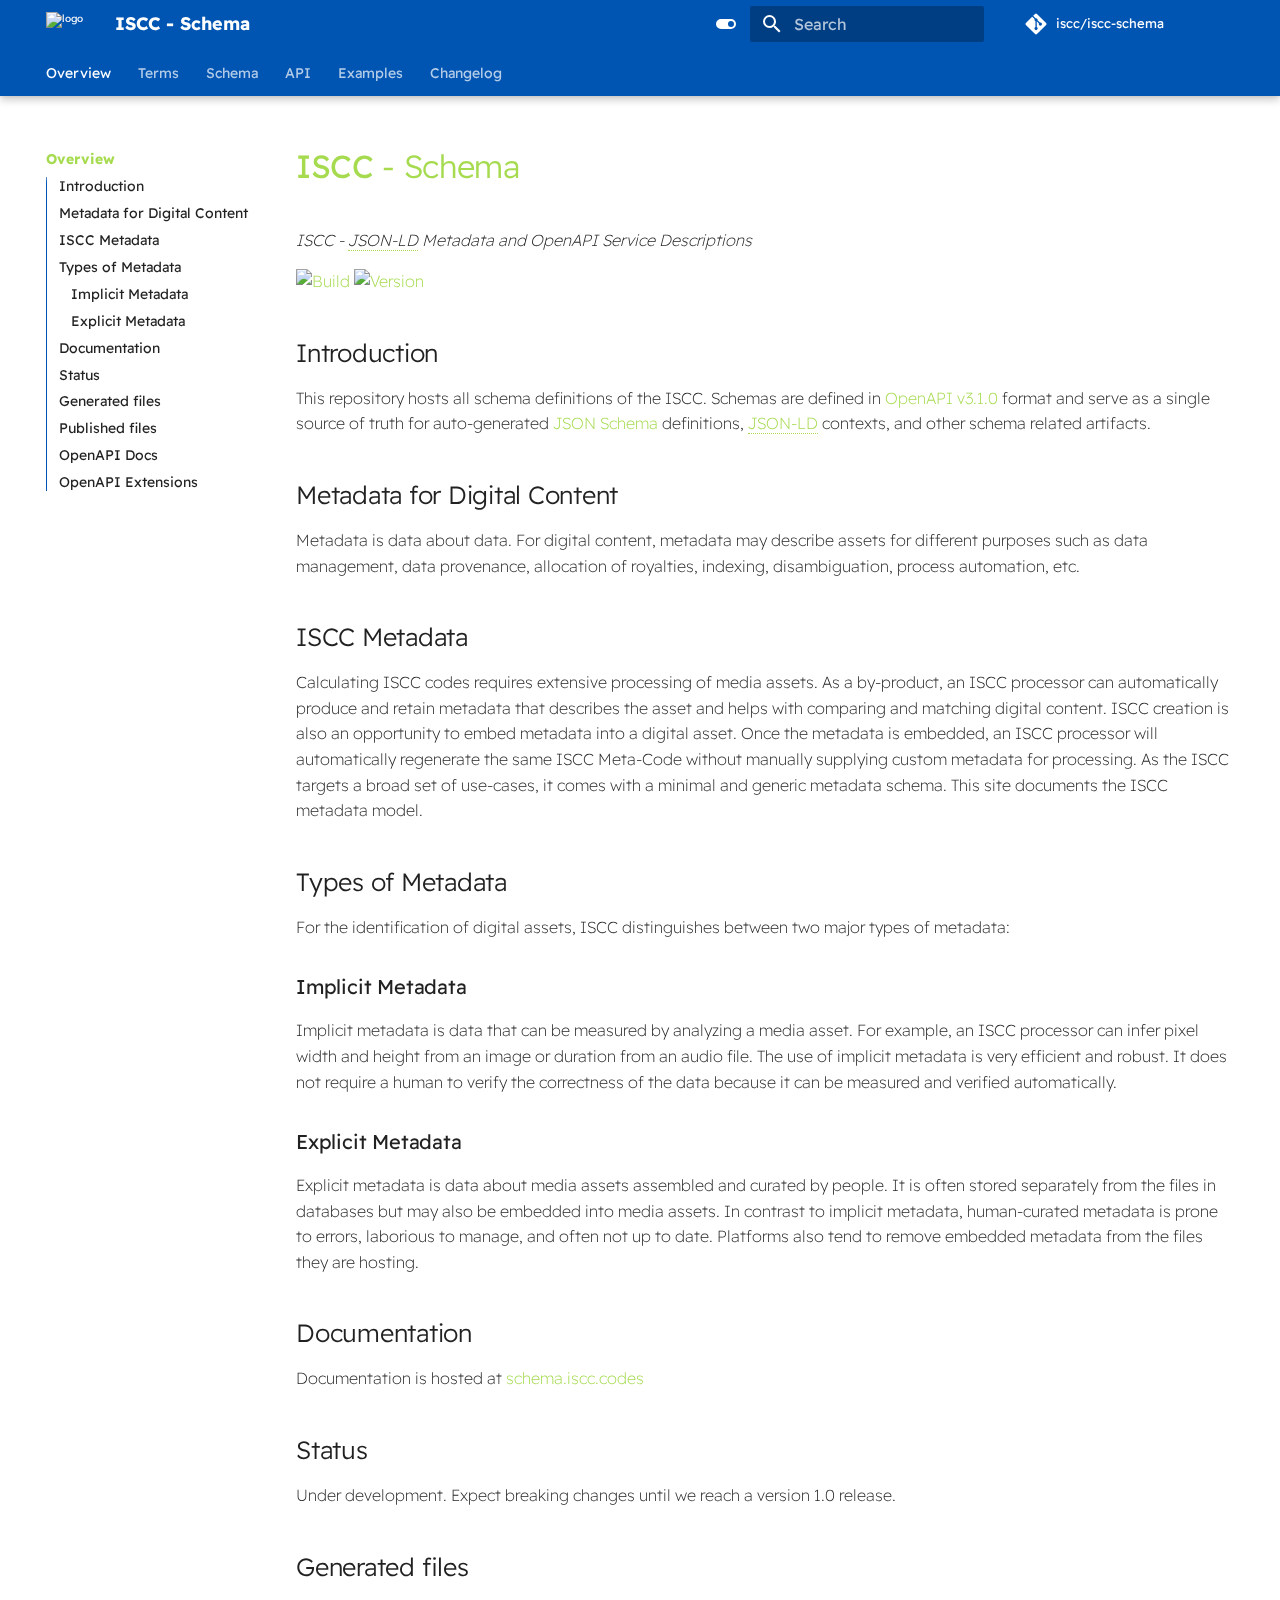
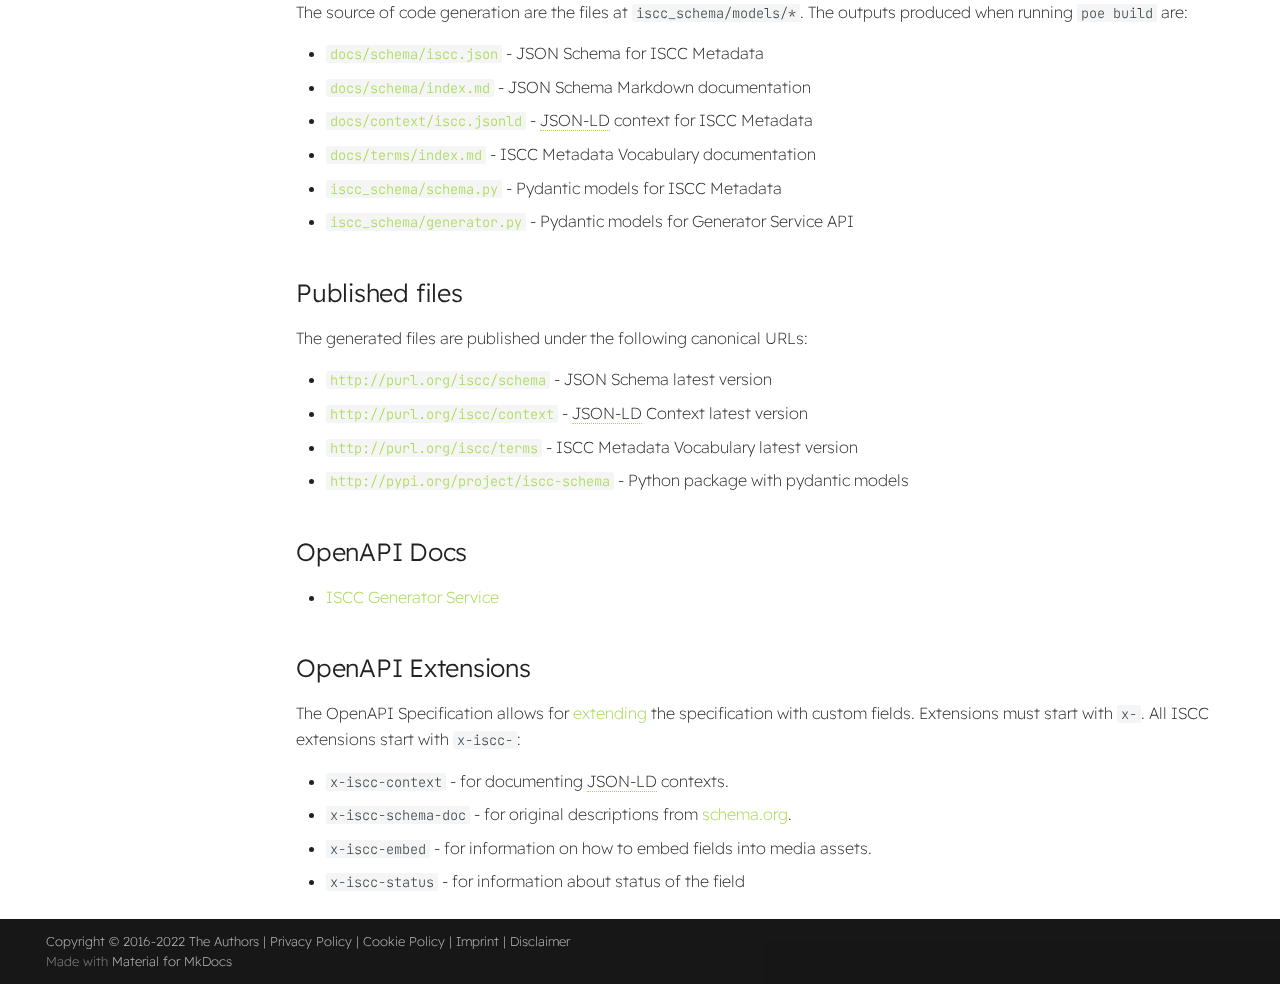
==== commit 7f45718a: "Deployed c87c6d8 with MkDocs version: 1.4.2" ====
--- a/index.html
+++ b/index.html
@@ -14,8 +14,12 @@
       
         <link rel="canonical" href="https://schema.iscc.codes/">
       
+      
+      
+        <link rel="next" href="terms/">
+      
       <link rel="icon" href="images/iscc-logo-icon-black.svg">
-      <meta name="generator" content="mkdocs-1.3.1, mkdocs-material-8.3.9">
+      <meta name="generator" content="mkdocs-1.4.2, mkdocs-material-9.0.11">
     
     
       
@@ -23,13 +27,13 @@
       
     
     
-      <link rel="stylesheet" href="assets/stylesheets/main.1d29e8d0.min.css">
-      
-        
-        <link rel="stylesheet" href="assets/stylesheets/palette.cbb835fc.min.css">
-        
-      
-      
+      <link rel="stylesheet" href="assets/stylesheets/main.0d440cfe.min.css">
+      
+        
+        <link rel="stylesheet" href="assets/stylesheets/palette.2505c338.min.css">
+      
+      
+
     
     
     
@@ -44,14 +48,18 @@
     
       <link rel="stylesheet" href="stylesheets/extra.css">
     
-    <script>__md_scope=new URL(".",location),__md_get=(e,_=localStorage,t=__md_scope)=>JSON.parse(_.getItem(t.pathname+"."+e)),__md_set=(e,_,t=localStorage,a=__md_scope)=>{try{t.setItem(a.pathname+"."+e,JSON.stringify(_))}catch(e){}}</script>
+    <script>__md_scope=new URL(".",location),__md_hash=e=>[...e].reduce((e,_)=>(e<<5)-e+_.charCodeAt(0),0),__md_get=(e,_=localStorage,t=__md_scope)=>JSON.parse(_.getItem(t.pathname+"."+e)),__md_set=(e,_,t=localStorage,a=__md_scope)=>{try{t.setItem(a.pathname+"."+e,JSON.stringify(_))}catch(e){}}</script>
     
       
   
 
 
   <script defer data-domain="schema.iscc.codes" src="https://stats.iscc.codes/js/plausible.js"></script>
-
+  
+    <script>"undefined"!=typeof __md_analytics&&__md_analytics()</script>
+  
+
+    
     
     
   </head>
@@ -120,7 +128,6 @@
       <form class="md-header__option" data-md-component="palette">
         
           
-          
           <input class="md-option" data-md-color-media="" data-md-color-scheme="slate" data-md-color-primary="" data-md-color-accent=""  aria-label="Switch to light mode"  type="radio" name="__palette" id="__palette_1">
           
             <label class="md-header__button md-icon" title="Switch to light mode" for="__palette_2" hidden>
@@ -128,7 +135,6 @@
             </label>
           
         
-          
           
           <input class="md-option" data-md-color-media="" data-md-color-scheme="default" data-md-color-primary="" data-md-color-accent=""  aria-label="Switch to dark mode"  type="radio" name="__palette" id="__palette_2">
           
@@ -155,7 +161,7 @@
       </label>
       <nav class="md-search__options" aria-label="Search">
         
-        <button type="reset" class="md-search__icon md-icon" aria-label="Clear" tabindex="-1">
+        <button type="reset" class="md-search__icon md-icon" title="Clear" aria-label="Clear" tabindex="-1">
           <svg xmlns="http://www.w3.org/2000/svg" viewBox="0 0 24 24"><path d="M19 6.41 17.59 5 12 10.59 6.41 5 5 6.41 10.59 12 5 17.59 6.41 19 12 13.41 17.59 19 19 17.59 13.41 12 19 6.41Z"/></svg>
         </button>
       </nav>
@@ -167,7 +173,7 @@
           <div class="md-search-result__meta">
             Initializing search
           </div>
-          <ol class="md-search-result__list"></ol>
+          <ol class="md-search-result__list" role="presentation"></ol>
         </div>
       </div>
     </div>
@@ -179,7 +185,7 @@
         <a href="https://github.com/iscc/iscc-schema" title="Go to repository" class="md-source" data-md-component="source">
   <div class="md-source__icon md-icon">
     
-    <svg xmlns="http://www.w3.org/2000/svg" viewBox="0 0 448 512"><!--! Font Awesome Free 6.1.1 by @fontawesome - https://fontawesome.com License - https://fontawesome.com/license/free (Icons: CC BY 4.0, Fonts: SIL OFL 1.1, Code: MIT License) Copyright 2022 Fonticons, Inc.--><path d="M439.55 236.05 244 40.45a28.87 28.87 0 0 0-40.81 0l-40.66 40.63 51.52 51.52c27.06-9.14 52.68 16.77 43.39 43.68l49.66 49.66c34.23-11.8 61.18 31 35.47 56.69-26.49 26.49-70.21-2.87-56-37.34L240.22 199v121.85c25.3 12.54 22.26 41.85 9.08 55a34.34 34.34 0 0 1-48.55 0c-17.57-17.6-11.07-46.91 11.25-56v-123c-20.8-8.51-24.6-30.74-18.64-45L142.57 101 8.45 235.14a28.86 28.86 0 0 0 0 40.81l195.61 195.6a28.86 28.86 0 0 0 40.8 0l194.69-194.69a28.86 28.86 0 0 0 0-40.81z"/></svg>
+    <svg xmlns="http://www.w3.org/2000/svg" viewBox="0 0 448 512"><!--! Font Awesome Free 6.2.1 by @fontawesome - https://fontawesome.com License - https://fontawesome.com/license/free (Icons: CC BY 4.0, Fonts: SIL OFL 1.1, Code: MIT License) Copyright 2022 Fonticons, Inc.--><path d="M439.55 236.05 244 40.45a28.87 28.87 0 0 0-40.81 0l-40.66 40.63 51.52 51.52c27.06-9.14 52.68 16.77 43.39 43.68l49.66 49.66c34.23-11.8 61.18 31 35.47 56.69-26.49 26.49-70.21-2.87-56-37.34L240.22 199v121.85c25.3 12.54 22.26 41.85 9.08 55a34.34 34.34 0 0 1-48.55 0c-17.57-17.6-11.07-46.91 11.25-56v-123c-20.8-8.51-24.6-30.74-18.64-45L142.57 101 8.45 235.14a28.86 28.86 0 0 0 0 40.81l195.61 195.6a28.86 28.86 0 0 0 40.8 0l194.69-194.69a28.86 28.86 0 0 0 0-40.81z"/></svg>
   </div>
   <div class="md-source__repository">
     iscc/iscc-schema
@@ -310,7 +316,7 @@
       <a href="https://github.com/iscc/iscc-schema" title="Go to repository" class="md-source" data-md-component="source">
   <div class="md-source__icon md-icon">
     
-    <svg xmlns="http://www.w3.org/2000/svg" viewBox="0 0 448 512"><!--! Font Awesome Free 6.1.1 by @fontawesome - https://fontawesome.com License - https://fontawesome.com/license/free (Icons: CC BY 4.0, Fonts: SIL OFL 1.1, Code: MIT License) Copyright 2022 Fonticons, Inc.--><path d="M439.55 236.05 244 40.45a28.87 28.87 0 0 0-40.81 0l-40.66 40.63 51.52 51.52c27.06-9.14 52.68 16.77 43.39 43.68l49.66 49.66c34.23-11.8 61.18 31 35.47 56.69-26.49 26.49-70.21-2.87-56-37.34L240.22 199v121.85c25.3 12.54 22.26 41.85 9.08 55a34.34 34.34 0 0 1-48.55 0c-17.57-17.6-11.07-46.91 11.25-56v-123c-20.8-8.51-24.6-30.74-18.64-45L142.57 101 8.45 235.14a28.86 28.86 0 0 0 0 40.81l195.61 195.6a28.86 28.86 0 0 0 40.8 0l194.69-194.69a28.86 28.86 0 0 0 0-40.81z"/></svg>
+    <svg xmlns="http://www.w3.org/2000/svg" viewBox="0 0 448 512"><!--! Font Awesome Free 6.2.1 by @fontawesome - https://fontawesome.com License - https://fontawesome.com/license/free (Icons: CC BY 4.0, Fonts: SIL OFL 1.1, Code: MIT License) Copyright 2022 Fonticons, Inc.--><path d="M439.55 236.05 244 40.45a28.87 28.87 0 0 0-40.81 0l-40.66 40.63 51.52 51.52c27.06-9.14 52.68 16.77 43.39 43.68l49.66 49.66c34.23-11.8 61.18 31 35.47 56.69-26.49 26.49-70.21-2.87-56-37.34L240.22 199v121.85c25.3 12.54 22.26 41.85 9.08 55a34.34 34.34 0 0 1-48.55 0c-17.57-17.6-11.07-46.91 11.25-56v-123c-20.8-8.51-24.6-30.74-18.64-45L142.57 101 8.45 235.14a28.86 28.86 0 0 0 0 40.81l195.61 195.6a28.86 28.86 0 0 0 40.8 0l194.69-194.69a28.86 28.86 0 0 0 0-40.81z"/></svg>
   </div>
   <div class="md-source__repository">
     iscc/iscc-schema
@@ -331,7 +337,7 @@
   
     <li class="md-nav__item md-nav__item--active">
       
-      <input class="md-nav__toggle md-toggle" data-md-toggle="toc" type="checkbox" id="__toc">
+      <input class="md-nav__toggle md-toggle" type="checkbox" id="__toc">
       
       
         
@@ -542,13 +548,14 @@
             
             
           
-          <div class="md-content" data-md-component="content">
-            <article class="md-content__inner md-typeset">
-              
+          
+            <div class="md-content" data-md-component="content">
+              <article class="md-content__inner md-typeset">
                 
-  <a href="https://github.com/iscc/iscc-schema/edit/main/docs/index.md" title="Edit this page" class="md-content__button md-icon">
-    <svg xmlns="http://www.w3.org/2000/svg" viewBox="0 0 24 24"><path d="M20.71 7.04c.39-.39.39-1.04 0-1.41l-2.34-2.34c-.37-.39-1.02-.39-1.41 0l-1.84 1.83 3.75 3.75M3 17.25V21h3.75L17.81 9.93l-3.75-3.75L3 17.25Z"/></svg>
-  </a>
+                  
+
+  
+  
 
 
 
@@ -625,36 +632,22 @@
 <li><code>x-iscc-status</code> - for information about status of the field</li>
 </ul>
 
-              
-            </article>
-            
-          </div>
+
+  
+
+
+
+
+                
+              </article>
+            </div>
+          
+          
         </div>
         
       </main>
       
         <footer class="md-footer">
-  
-    
-    <nav class="md-footer__inner md-grid" aria-label="Footer" >
-      
-      
-        
-        <a href="terms/" class="md-footer__link md-footer__link--next" aria-label="Next: Terms" rel="next">
-          <div class="md-footer__title">
-            <div class="md-ellipsis">
-              <span class="md-footer__direction">
-                Next
-              </span>
-              Terms
-            </div>
-          </div>
-          <div class="md-footer__button md-icon">
-            <svg xmlns="http://www.w3.org/2000/svg" viewBox="0 0 24 24"><path d="M4 11v2h12l-5.5 5.5 1.42 1.42L19.84 12l-7.92-7.92L10.5 5.5 16 11H4Z"/></svg>
-          </div>
-        </a>
-      
-    </nav>
   
   <div class="md-footer-meta md-typeset">
     <div class="md-footer-meta__inner md-grid">
@@ -680,10 +673,11 @@
     <div class="md-dialog" data-md-component="dialog">
       <div class="md-dialog__inner md-typeset"></div>
     </div>
-    <script id="__config" type="application/json">{"base": ".", "features": ["toc.integrate", "navigation.indexes", "navigation.tracking", "navigation.tabs", "navigation.tabs.sticky", "navigation.expand"], "search": "assets/javascripts/workers/search.b97dbffb.min.js", "translations": {"clipboard.copied": "Copied to clipboard", "clipboard.copy": "Copy to clipboard", "search.config.lang": "en", "search.config.pipeline": "trimmer, stopWordFilter", "search.config.separator": "[\\s\\-]+", "search.placeholder": "Search", "search.result.more.one": "1 more on this page", "search.result.more.other": "# more on this page", "search.result.none": "No matching documents", "search.result.one": "1 matching document", "search.result.other": "# matching documents", "search.result.placeholder": "Type to start searching", "search.result.term.missing": "Missing", "select.version.title": "Select version"}}</script>
-    
-    
-      <script src="assets/javascripts/bundle.6c7ad80a.min.js"></script>
+    
+    <script id="__config" type="application/json">{"base": ".", "features": ["toc.integrate", "navigation.indexes", "navigation.tracking", "navigation.tabs", "navigation.tabs.sticky", "navigation.expand"], "search": "assets/javascripts/workers/search.db81ec45.min.js", "translations": {"clipboard.copied": "Copied to clipboard", "clipboard.copy": "Copy to clipboard", "search.result.more.one": "1 more on this page", "search.result.more.other": "# more on this page", "search.result.none": "No matching documents", "search.result.one": "1 matching document", "search.result.other": "# matching documents", "search.result.placeholder": "Type to start searching", "search.result.term.missing": "Missing", "select.version": "Select version"}}</script>
+    
+    
+      <script src="assets/javascripts/bundle.6df46069.min.js"></script>
       
     
   </body>
--- a/assets/stylesheets/main.0d440cfe.min.css
+++ b/assets/stylesheets/main.0d440cfe.min.css
@@ -0,0 +1 @@
+@charset "UTF-8";html{-webkit-text-size-adjust:none;-moz-text-size-adjust:none;text-size-adjust:none;box-sizing:border-box}*,:after,:before{box-sizing:inherit}@media (prefers-reduced-motion){*,:after,:before{transition:none!important}}body{margin:0}a,button,input,label{-webkit-tap-highlight-color:transparent}a{color:inherit;text-decoration:none}hr{border:0;box-sizing:initial;display:block;height:.05rem;overflow:visible;padding:0}small{font-size:80%}sub,sup{line-height:1em}img{border-style:none}table{border-collapse:initial;border-spacing:0}td,th{font-weight:400;vertical-align:top}button{background:#0000;border:0;font-family:inherit;font-size:inherit;margin:0;padding:0}input{border:0;outline:none}:root{--md-primary-fg-color:#4051b5;--md-primary-fg-color--light:#5d6cc0;--md-primary-fg-color--dark:#303fa1;--md-primary-bg-color:#fff;--md-primary-bg-color--light:#ffffffb3;--md-accent-fg-color:#526cfe;--md-accent-fg-color--transparent:#526cfe1a;--md-accent-bg-color:#fff;--md-accent-bg-color--light:#ffffffb3}:root,[data-md-color-scheme=default]{--md-default-fg-color:#000000de;--md-default-fg-color--light:#0000008a;--md-default-fg-color--lighter:#00000052;--md-default-fg-color--lightest:#00000012;--md-default-bg-color:#fff;--md-default-bg-color--light:#ffffffb3;--md-default-bg-color--lighter:#ffffff4d;--md-default-bg-color--lightest:#ffffff1f;--md-code-fg-color:#36464e;--md-code-bg-color:#f5f5f5;--md-code-hl-color:#ffff0080;--md-code-hl-number-color:#d52a2a;--md-code-hl-special-color:#db1457;--md-code-hl-function-color:#a846b9;--md-code-hl-constant-color:#6e59d9;--md-code-hl-keyword-color:#3f6ec6;--md-code-hl-string-color:#1c7d4d;--md-code-hl-name-color:var(--md-code-fg-color);--md-code-hl-operator-color:var(--md-default-fg-color--light);--md-code-hl-punctuation-color:var(--md-default-fg-color--light);--md-code-hl-comment-color:var(--md-default-fg-color--light);--md-code-hl-generic-color:var(--md-default-fg-color--light);--md-code-hl-variable-color:var(--md-default-fg-color--light);--md-typeset-color:var(--md-default-fg-color);--md-typeset-a-color:var(--md-primary-fg-color);--md-typeset-mark-color:#ffff0080;--md-typeset-del-color:#f5503d26;--md-typeset-ins-color:#0bd57026;--md-typeset-kbd-color:#fafafa;--md-typeset-kbd-accent-color:#fff;--md-typeset-kbd-border-color:#b8b8b8;--md-typeset-table-color:#0000001f;--md-admonition-fg-color:var(--md-default-fg-color);--md-admonition-bg-color:var(--md-default-bg-color);--md-footer-fg-color:#fff;--md-footer-fg-color--light:#ffffffb3;--md-footer-fg-color--lighter:#ffffff73;--md-footer-bg-color:#000000de;--md-footer-bg-color--dark:#00000052;--md-shadow-z1:0 0.2rem 0.5rem #0000000d,0 0 0.05rem #0000001a;--md-shadow-z2:0 0.2rem 0.5rem #0000001a,0 0 0.05rem #00000040;--md-shadow-z3:0 0.2rem 0.5rem #0003,0 0 0.05rem #00000059}.md-icon svg{fill:currentcolor;display:block;height:1.2rem;width:1.2rem}body{-webkit-font-smoothing:antialiased;-moz-osx-font-smoothing:grayscale;--md-text-font-family:var(--md-text-font,_),-apple-system,BlinkMacSystemFont,Helvetica,Arial,sans-serif;--md-code-font-family:var(--md-code-font,_),SFMono-Regular,Consolas,Menlo,monospace}aside,body,input{font-feature-settings:"kern","liga";color:var(--md-typeset-color);font-family:var(--md-text-font-family)}code,kbd,pre{font-feature-settings:"kern";font-family:var(--md-code-font-family)}:root{--md-typeset-table-sort-icon:url('data:image/svg+xml;charset=utf-8,<svg xmlns="http://www.w3.org/2000/svg" viewBox="0 0 24 24"><path d="m18 21-4-4h3V7h-3l4-4 4 4h-3v10h3M2 19v-2h10v2M2 13v-2h7v2M2 7V5h4v2H2Z"/></svg>');--md-typeset-table-sort-icon--asc:url('data:image/svg+xml;charset=utf-8,<svg xmlns="http://www.w3.org/2000/svg" viewBox="0 0 24 24"><path d="M19 17h3l-4 4-4-4h3V3h2M2 17h10v2H2M6 5v2H2V5m0 6h7v2H2v-2Z"/></svg>');--md-typeset-table-sort-icon--desc:url('data:image/svg+xml;charset=utf-8,<svg xmlns="http://www.w3.org/2000/svg" viewBox="0 0 24 24"><path d="M19 7h3l-4-4-4 4h3v14h2M2 17h10v2H2M6 5v2H2V5m0 6h7v2H2v-2Z"/></svg>')}.md-typeset{-webkit-print-color-adjust:exact;color-adjust:exact;font-size:.8rem;line-height:1.6}@media print{.md-typeset{font-size:.68rem}}.md-typeset blockquote,.md-typeset dl,.md-typeset figure,.md-typeset ol,.md-typeset pre,.md-typeset ul{margin-bottom:1em;margin-top:1em}.md-typeset h1{color:var(--md-default-fg-color--light);font-size:2em;line-height:1.3;margin:0 0 1.25em}.md-typeset h1,.md-typeset h2{font-weight:300;letter-spacing:-.01em}.md-typeset h2{font-size:1.5625em;line-height:1.4;margin:1.6em 0 .64em}.md-typeset h3{font-size:1.25em;font-weight:400;letter-spacing:-.01em;line-height:1.5;margin:1.6em 0 .8em}.md-typeset h2+h3{margin-top:.8em}.md-typeset h4{font-weight:700;letter-spacing:-.01em;margin:1em 0}.md-typeset h5,.md-typeset h6{color:var(--md-default-fg-color--light);font-size:.8em;font-weight:700;letter-spacing:-.01em;margin:1.25em 0}.md-typeset h5{text-transform:uppercase}.md-typeset hr{border-bottom:.05rem solid var(--md-default-fg-color--lightest);display:flow-root;margin:1.5em 0}.md-typeset a{color:var(--md-typeset-a-color);word-break:break-word}.md-typeset a,.md-typeset a:before{transition:color 125ms}.md-typeset a:focus,.md-typeset a:hover{color:var(--md-accent-fg-color)}.md-typeset a:focus code,.md-typeset a:hover code{background-color:var(--md-accent-fg-color--transparent)}.md-typeset a code{color:currentcolor;transition:background-color 125ms}.md-typeset a.focus-visible{outline-color:var(--md-accent-fg-color);outline-offset:.2rem}.md-typeset code,.md-typeset kbd,.md-typeset pre{color:var(--md-code-fg-color);direction:ltr;font-variant-ligatures:none}@media print{.md-typeset code,.md-typeset kbd,.md-typeset pre{white-space:pre-wrap}}.md-typeset code{background-color:var(--md-code-bg-color);border-radius:.1rem;-webkit-box-decoration-break:clone;box-decoration-break:clone;font-size:.85em;padding:0 .2941176471em;word-break:break-word}.md-typeset code:not(.focus-visible){-webkit-tap-highlight-color:transparent;outline:none}.md-typeset pre{display:flow-root;line-height:1.4;position:relative}.md-typeset pre>code{-webkit-box-decoration-break:slice;box-decoration-break:slice;box-shadow:none;display:block;margin:0;outline-color:var(--md-accent-fg-color);overflow:auto;padding:.7720588235em 1.1764705882em;scrollbar-color:var(--md-default-fg-color--lighter) #0000;scrollbar-width:thin;touch-action:auto;word-break:normal}.md-typeset pre>code:hover{scrollbar-color:var(--md-accent-fg-color) #0000}.md-typeset pre>code::-webkit-scrollbar{height:.2rem;width:.2rem}.md-typeset pre>code::-webkit-scrollbar-thumb{background-color:var(--md-default-fg-color--lighter)}.md-typeset pre>code::-webkit-scrollbar-thumb:hover{background-color:var(--md-accent-fg-color)}.md-typeset kbd{background-color:var(--md-typeset-kbd-color);border-radius:.1rem;box-shadow:0 .1rem 0 .05rem var(--md-typeset-kbd-border-color),0 .1rem 0 var(--md-typeset-kbd-border-color),0 -.1rem .2rem var(--md-typeset-kbd-accent-color) inset;color:var(--md-default-fg-color);display:inline-block;font-size:.75em;padding:0 .6666666667em;vertical-align:text-top;word-break:break-word}.md-typeset mark{background-color:var(--md-typeset-mark-color);-webkit-box-decoration-break:clone;box-decoration-break:clone;color:inherit;word-break:break-word}.md-typeset abbr{border-bottom:.05rem dotted var(--md-default-fg-color--light);cursor:help;text-decoration:none}@media (hover:none){.md-typeset abbr[title]:focus:after,.md-typeset abbr[title]:hover:after{background-color:var(--md-default-fg-color);border-radius:.1rem;box-shadow:var(--md-shadow-z3);color:var(--md-default-bg-color);content:attr(title);font-size:.7rem;left:.8rem;margin-top:2em;padding:.2rem .3rem;position:absolute;right:.8rem}}.md-typeset small{opacity:.75}[dir=ltr] .md-typeset sub,[dir=ltr] .md-typeset sup{margin-left:.078125em}[dir=rtl] .md-typeset sub,[dir=rtl] .md-typeset sup{margin-right:.078125em}[dir=ltr] .md-typeset blockquote{padding-left:.6rem}[dir=rtl] .md-typeset blockquote{padding-right:.6rem}[dir=ltr] .md-typeset blockquote{border-left:.2rem solid var(--md-default-fg-color--lighter)}[dir=rtl] .md-typeset blockquote{border-right:.2rem solid var(--md-default-fg-color--lighter)}.md-typeset blockquote{color:var(--md-default-fg-color--light);margin-left:0;margin-right:0}.md-typeset ul{list-style-type:disc}[dir=ltr] .md-typeset ol,[dir=ltr] .md-typeset ul{margin-left:.625em}[dir=rtl] .md-typeset ol,[dir=rtl] .md-typeset ul{margin-right:.625em}.md-typeset ol,.md-typeset ul{padding:0}.md-typeset ol:not([hidden]),.md-typeset ul:not([hidden]){display:flow-root}.md-typeset ol ol,.md-typeset ul ol{list-style-type:lower-alpha}.md-typeset ol ol ol,.md-typeset ul ol ol{list-style-type:lower-roman}[dir=ltr] .md-typeset ol li,[dir=ltr] .md-typeset ul li{margin-left:1.25em}[dir=rtl] .md-typeset ol li,[dir=rtl] .md-typeset ul li{margin-right:1.25em}.md-typeset ol li,.md-typeset ul li{margin-bottom:.5em}.md-typeset ol li blockquote,.md-typeset ol li p,.md-typeset ul li blockquote,.md-typeset ul li p{margin:.5em 0}.md-typeset ol li:last-child,.md-typeset ul li:last-child{margin-bottom:0}[dir=ltr] .md-typeset ol li ol,[dir=ltr] .md-typeset ol li ul,[dir=ltr] .md-typeset ul li ol,[dir=ltr] .md-typeset ul li ul{margin-left:.625em}[dir=rtl] .md-typeset ol li ol,[dir=rtl] .md-typeset ol li ul,[dir=rtl] .md-typeset ul li ol,[dir=rtl] .md-typeset ul li ul{margin-right:.625em}.md-typeset ol li ol,.md-typeset ol li ul,.md-typeset ul li ol,.md-typeset ul li ul{margin-bottom:.5em;margin-top:.5em}[dir=ltr] .md-typeset dd{margin-left:1.875em}[dir=rtl] .md-typeset dd{margin-right:1.875em}.md-typeset dd{margin-bottom:1.5em;margin-top:1em}.md-typeset img,.md-typeset svg,.md-typeset video{height:auto;max-width:100%}.md-typeset img[align=left]{margin:1em 1em 1em 0}.md-typeset img[align=right]{margin:1em 0 1em 1em}.md-typeset img[align]:only-child{margin-top:0}.md-typeset img[src$="#gh-dark-mode-only"],.md-typeset img[src$="#only-dark"]{display:none}.md-typeset figure{display:flow-root;margin:1em auto;max-width:100%;text-align:center;width:-webkit-fit-content;width:-moz-fit-content;width:fit-content}.md-typeset figure img{display:block}.md-typeset figcaption{font-style:italic;margin:1em auto;max-width:24rem}.md-typeset iframe{max-width:100%}.md-typeset table:not([class]){background-color:var(--md-default-bg-color);border:.05rem solid var(--md-typeset-table-color);border-radius:.1rem;display:inline-block;font-size:.64rem;max-width:100%;overflow:auto;touch-action:auto}@media print{.md-typeset table:not([class]){display:table}}.md-typeset table:not([class])+*{margin-top:1.5em}.md-typeset table:not([class]) td>:first-child,.md-typeset table:not([class]) th>:first-child{margin-top:0}.md-typeset table:not([class]) td>:last-child,.md-typeset table:not([class]) th>:last-child{margin-bottom:0}.md-typeset table:not([class]) td:not([align]),.md-typeset table:not([class]) th:not([align]){text-align:left}[dir=rtl] .md-typeset table:not([class]) td:not([align]),[dir=rtl] .md-typeset table:not([class]) th:not([align]){text-align:right}.md-typeset table:not([class]) th{font-weight:700;min-width:5rem;padding:.9375em 1.25em;vertical-align:top}.md-typeset table:not([class]) td{border-top:.05rem solid var(--md-typeset-table-color);padding:.9375em 1.25em;vertical-align:top}.md-typeset table:not([class]) tbody tr{transition:background-color 125ms}.md-typeset table:not([class]) tbody tr:hover{background-color:rgba(0,0,0,.035);box-shadow:0 .05rem 0 var(--md-default-bg-color) inset}.md-typeset table:not([class]) a{word-break:normal}.md-typeset table th[role=columnheader]{cursor:pointer}[dir=ltr] .md-typeset table th[role=columnheader]:after{margin-left:.5em}[dir=rtl] .md-typeset table th[role=columnheader]:after{margin-right:.5em}.md-typeset table th[role=columnheader]:after{content:"";display:inline-block;height:1.2em;-webkit-mask-image:var(--md-typeset-table-sort-icon);mask-image:var(--md-typeset-table-sort-icon);-webkit-mask-repeat:no-repeat;mask-repeat:no-repeat;-webkit-mask-size:contain;mask-size:contain;transition:background-color 125ms;vertical-align:text-bottom;width:1.2em}.md-typeset table th[role=columnheader]:hover:after{background-color:var(--md-default-fg-color--lighter)}.md-typeset table th[role=columnheader][aria-sort=ascending]:after{background-color:var(--md-default-fg-color--light);-webkit-mask-image:var(--md-typeset-table-sort-icon--asc);mask-image:var(--md-typeset-table-sort-icon--asc)}.md-typeset table th[role=columnheader][aria-sort=descending]:after{background-color:var(--md-default-fg-color--light);-webkit-mask-image:var(--md-typeset-table-sort-icon--desc);mask-image:var(--md-typeset-table-sort-icon--desc)}.md-typeset__scrollwrap{margin:1em -.8rem;overflow-x:auto;touch-action:auto}.md-typeset__table{display:inline-block;margin-bottom:.5em;padding:0 .8rem}@media print{.md-typeset__table{display:block}}html .md-typeset__table table{display:table;margin:0;overflow:hidden;width:100%}@media screen and (max-width:44.9375em){.md-content__inner>pre{margin:1em -.8rem}.md-content__inner>pre code{border-radius:0}}.md-banner{background-color:var(--md-footer-bg-color);color:var(--md-footer-fg-color);overflow:auto}@media print{.md-banner{display:none}}.md-banner--warning{background:var(--md-typeset-mark-color);color:var(--md-default-fg-color)}.md-banner__inner{font-size:.7rem;margin:.6rem auto;padding:0 .8rem}[dir=ltr] .md-banner__button{float:right}[dir=rtl] .md-banner__button{float:left}.md-banner__button{color:inherit;cursor:pointer;transition:opacity .25s}.md-banner__button:hover{opacity:.7}html{font-size:125%;height:100%;overflow-x:hidden}@media screen and (min-width:100em){html{font-size:137.5%}}@media screen and (min-width:125em){html{font-size:150%}}body{background-color:var(--md-default-bg-color);display:flex;flex-direction:column;font-size:.5rem;min-height:100%;position:relative;width:100%}@media print{body{display:block}}@media screen and (max-width:59.9375em){body[data-md-scrolllock]{position:fixed}}.md-grid{margin-left:auto;margin-right:auto;max-width:61rem}.md-container{display:flex;flex-direction:column;flex-grow:1}@media print{.md-container{display:block}}.md-main{flex-grow:1}.md-main__inner{display:flex;height:100%;margin-top:1.5rem}.md-ellipsis{overflow:hidden;text-overflow:ellipsis;white-space:nowrap}.md-toggle{display:none}.md-option{height:0;opacity:0;position:absolute;width:0}.md-option:checked+label:not([hidden]){display:block}.md-option.focus-visible+label{outline-color:var(--md-accent-fg-color);outline-style:auto}.md-skip{background-color:var(--md-default-fg-color);border-radius:.1rem;color:var(--md-default-bg-color);font-size:.64rem;margin:.5rem;opacity:0;outline-color:var(--md-accent-fg-color);padding:.3rem .5rem;position:fixed;transform:translateY(.4rem);z-index:-1}.md-skip:focus{opacity:1;transform:translateY(0);transition:transform .25s cubic-bezier(.4,0,.2,1),opacity 175ms 75ms;z-index:10}@page{margin:25mm}:root{--md-clipboard-icon:url('data:image/svg+xml;charset=utf-8,<svg xmlns="http://www.w3.org/2000/svg" viewBox="0 0 24 24"><path d="M19 21H8V7h11m0-2H8a2 2 0 0 0-2 2v14a2 2 0 0 0 2 2h11a2 2 0 0 0 2-2V7a2 2 0 0 0-2-2m-3-4H4a2 2 0 0 0-2 2v14h2V3h12V1Z"/></svg>')}.md-clipboard{border-radius:.1rem;color:var(--md-default-fg-color--lightest);cursor:pointer;height:1.5em;outline-color:var(--md-accent-fg-color);outline-offset:.1rem;position:absolute;right:.5em;top:.5em;transition:color .25s;width:1.5em;z-index:1}@media print{.md-clipboard{display:none}}.md-clipboard:not(.focus-visible){-webkit-tap-highlight-color:transparent;outline:none}:hover>.md-clipboard{color:var(--md-default-fg-color--light)}.md-clipboard:focus,.md-clipboard:hover{color:var(--md-accent-fg-color)}.md-clipboard:after{background-color:currentcolor;content:"";display:block;height:1.125em;margin:0 auto;-webkit-mask-image:var(--md-clipboard-icon);mask-image:var(--md-clipboard-icon);-webkit-mask-position:center;mask-position:center;-webkit-mask-repeat:no-repeat;mask-repeat:no-repeat;-webkit-mask-size:contain;mask-size:contain;width:1.125em}.md-clipboard--inline{cursor:pointer}.md-clipboard--inline code{transition:color .25s,background-color .25s}.md-clipboard--inline:focus code,.md-clipboard--inline:hover code{background-color:var(--md-accent-fg-color--transparent);color:var(--md-accent-fg-color)}@keyframes consent{0%{opacity:0;transform:translateY(100%)}to{opacity:1;transform:translateY(0)}}@keyframes overlay{0%{opacity:0}to{opacity:1}}.md-consent__overlay{animation:overlay .25s both;-webkit-backdrop-filter:blur(.1rem);backdrop-filter:blur(.1rem);background-color:#0000008a;height:100%;opacity:1;position:fixed;top:0;width:100%;z-index:5}.md-consent__inner{animation:consent .5s cubic-bezier(.1,.7,.1,1) both;background-color:var(--md-default-bg-color);border:0;border-radius:.1rem;bottom:0;box-shadow:0 0 .2rem #0000001a,0 .2rem .4rem #0003;max-height:100%;overflow:auto;padding:0;position:fixed;width:100%;z-index:5}.md-consent__form{padding:.8rem}.md-consent__settings{display:none;margin:1em 0}input:checked+.md-consent__settings{display:block}.md-consent__controls{margin-bottom:.8rem}.md-typeset .md-consent__controls .md-button{display:inline}@media screen and (max-width:44.9375em){.md-typeset .md-consent__controls .md-button{display:block;margin-top:.4rem;text-align:center;width:100%}}.md-consent label{cursor:pointer}.md-content{flex-grow:1;min-width:0}.md-content__inner{margin:0 .8rem 1.2rem;padding-top:.6rem}@media screen and (min-width:76.25em){[dir=ltr] .md-sidebar--primary:not([hidden])~.md-content>.md-content__inner{margin-left:1.2rem}[dir=ltr] .md-sidebar--secondary:not([hidden])~.md-content>.md-content__inner,[dir=rtl] .md-sidebar--primary:not([hidden])~.md-content>.md-content__inner{margin-right:1.2rem}[dir=rtl] .md-sidebar--secondary:not([hidden])~.md-content>.md-content__inner{margin-left:1.2rem}}.md-content__inner:before{content:"";display:block;height:.4rem}.md-content__inner>:last-child{margin-bottom:0}[dir=ltr] .md-content__button{float:right}[dir=rtl] .md-content__button{float:left}[dir=ltr] .md-content__button{margin-left:.4rem}[dir=rtl] .md-content__button{margin-right:.4rem}.md-content__button{margin:.4rem 0;padding:0}@media print{.md-content__button{display:none}}.md-typeset .md-content__button{color:var(--md-default-fg-color--lighter)}.md-content__button svg{display:inline;vertical-align:top}[dir=rtl] .md-content__button svg{transform:scaleX(-1)}[dir=ltr] .md-dialog{right:.8rem}[dir=rtl] .md-dialog{left:.8rem}.md-dialog{background-color:var(--md-default-fg-color);border-radius:.1rem;bottom:.8rem;box-shadow:var(--md-shadow-z3);min-width:11.1rem;opacity:0;padding:.4rem .6rem;pointer-events:none;position:fixed;transform:translateY(100%);transition:transform 0ms .4s,opacity .4s;z-index:4}@media print{.md-dialog{display:none}}.md-dialog--active{opacity:1;pointer-events:auto;transform:translateY(0);transition:transform .4s cubic-bezier(.075,.85,.175,1),opacity .4s}.md-dialog__inner{color:var(--md-default-bg-color);font-size:.7rem}.md-feedback{margin:2em 0 1em;text-align:center}.md-feedback fieldset{border:none;margin:0;padding:0}.md-feedback__title{font-weight:700;margin:1em auto}.md-feedback__inner{position:relative}.md-feedback__list{align-content:baseline;display:flex;flex-wrap:wrap;justify-content:center;position:relative}.md-feedback__list:hover .md-icon:not(:disabled){color:var(--md-default-fg-color--lighter)}:disabled .md-feedback__list{min-height:1.8rem}.md-feedback__icon{color:var(--md-default-fg-color--light);cursor:pointer;flex-shrink:0;margin:0 .1rem;transition:color 125ms}.md-feedback__icon:not(:disabled).md-icon:hover{color:var(--md-accent-fg-color)}.md-feedback__icon:disabled{color:var(--md-default-fg-color--lightest);pointer-events:none}.md-feedback__note{opacity:0;position:relative;transform:translateY(.4rem);transition:transform .4s cubic-bezier(.1,.7,.1,1),opacity .15s}.md-feedback__note>*{margin:0 auto;max-width:16rem}:disabled .md-feedback__note{opacity:1;transform:translateY(0)}.md-footer{background-color:var(--md-footer-bg-color);color:var(--md-footer-fg-color)}@media print{.md-footer{display:none}}.md-footer__inner{justify-content:space-between;overflow:auto;padding:.2rem}.md-footer__inner:not([hidden]){display:flex}.md-footer__link{display:flex;flex-grow:0.01;outline-color:var(--md-accent-fg-color);overflow:hidden;padding-bottom:.4rem;padding-top:1.4rem;transition:opacity .25s}.md-footer__link:focus,.md-footer__link:hover{opacity:.7}[dir=rtl] .md-footer__link svg{transform:scaleX(-1)}@media screen and (max-width:44.9375em){.md-footer__link--prev .md-footer__title{display:none}}[dir=ltr] .md-footer__link--next{margin-left:auto}[dir=rtl] .md-footer__link--next{margin-right:auto}.md-footer__link--next{text-align:right}[dir=rtl] .md-footer__link--next{text-align:left}.md-footer__title{flex-grow:1;font-size:.9rem;line-height:2.4rem;max-width:calc(100% - 2.4rem);padding:0 1rem;position:relative;white-space:nowrap}.md-footer__button{margin:.2rem;padding:.4rem}.md-footer__direction{font-size:.64rem;left:0;margin-top:-1rem;opacity:.7;padding:0 1rem;position:absolute;right:0}.md-footer-meta{background-color:var(--md-footer-bg-color--dark)}.md-footer-meta__inner{display:flex;flex-wrap:wrap;justify-content:space-between;padding:.2rem}html .md-footer-meta.md-typeset a{color:var(--md-footer-fg-color--light)}html .md-footer-meta.md-typeset a:focus,html .md-footer-meta.md-typeset a:hover{color:var(--md-footer-fg-color)}.md-copyright{color:var(--md-footer-fg-color--lighter);font-size:.64rem;margin:auto .6rem;padding:.4rem 0;width:100%}@media screen and (min-width:45em){.md-copyright{width:auto}}.md-copyright__highlight{color:var(--md-footer-fg-color--light)}.md-social{margin:0 .4rem;padding:.2rem 0 .6rem}@media screen and (min-width:45em){.md-social{padding:.6rem 0}}.md-social__link{display:inline-block;height:1.6rem;text-align:center;width:1.6rem}.md-social__link:before{line-height:1.9}.md-social__link svg{fill:currentcolor;max-height:.8rem;vertical-align:-25%}.md-typeset .md-button{border:.1rem solid;border-radius:.1rem;color:var(--md-primary-fg-color);cursor:pointer;display:inline-block;font-weight:700;padding:.625em 2em;transition:color 125ms,background-color 125ms,border-color 125ms}.md-typeset .md-button--primary{background-color:var(--md-primary-fg-color);border-color:var(--md-primary-fg-color);color:var(--md-primary-bg-color)}.md-typeset .md-button:focus,.md-typeset .md-button:hover{background-color:var(--md-accent-fg-color);border-color:var(--md-accent-fg-color);color:var(--md-accent-bg-color)}[dir=ltr] .md-typeset .md-input{border-top-left-radius:.1rem}[dir=ltr] .md-typeset .md-input,[dir=rtl] .md-typeset .md-input{border-top-right-radius:.1rem}[dir=rtl] .md-typeset .md-input{border-top-left-radius:.1rem}.md-typeset .md-input{border-bottom:.1rem solid var(--md-default-fg-color--lighter);box-shadow:var(--md-shadow-z1);font-size:.8rem;height:1.8rem;padding:0 .6rem;transition:border .25s,box-shadow .25s}.md-typeset .md-input:focus,.md-typeset .md-input:hover{border-bottom-color:var(--md-accent-fg-color);box-shadow:var(--md-shadow-z2)}.md-typeset .md-input--stretch{width:100%}.md-header{background-color:var(--md-primary-fg-color);box-shadow:0 0 .2rem #0000,0 .2rem .4rem #0000;color:var(--md-primary-bg-color);display:block;left:0;position:-webkit-sticky;position:sticky;right:0;top:0;z-index:4}@media print{.md-header{display:none}}.md-header[hidden]{transform:translateY(-100%);transition:transform .25s cubic-bezier(.8,0,.6,1),box-shadow .25s}.md-header--shadow{box-shadow:0 0 .2rem #0000001a,0 .2rem .4rem #0003;transition:transform .25s cubic-bezier(.1,.7,.1,1),box-shadow .25s}.md-header__inner{align-items:center;display:flex;padding:0 .2rem}.md-header__button{color:currentcolor;cursor:pointer;margin:.2rem;outline-color:var(--md-accent-fg-color);padding:.4rem;position:relative;transition:opacity .25s;vertical-align:middle;z-index:1}.md-header__button:hover{opacity:.7}.md-header__button:not([hidden]){display:inline-block}.md-header__button:not(.focus-visible){-webkit-tap-highlight-color:transparent;outline:none}.md-header__button.md-logo{margin:.2rem;padding:.4rem}@media screen and (max-width:76.1875em){.md-header__button.md-logo{display:none}}.md-header__button.md-logo img,.md-header__button.md-logo svg{fill:currentcolor;display:block;height:1.2rem;width:auto}@media screen and (min-width:60em){.md-header__button[for=__search]{display:none}}.no-js .md-header__button[for=__search]{display:none}[dir=rtl] .md-header__button[for=__search] svg{transform:scaleX(-1)}@media screen and (min-width:76.25em){.md-header__button[for=__drawer]{display:none}}.md-header__topic{display:flex;max-width:100%;position:absolute;transition:transform .4s cubic-bezier(.1,.7,.1,1),opacity .15s;white-space:nowrap}.md-header__topic+.md-header__topic{opacity:0;pointer-events:none;transform:translateX(1.25rem);transition:transform .4s cubic-bezier(1,.7,.1,.1),opacity .15s;z-index:-1}[dir=rtl] .md-header__topic+.md-header__topic{transform:translateX(-1.25rem)}.md-header__topic:first-child{font-weight:700}[dir=ltr] .md-header__title{margin-right:.4rem}[dir=rtl] .md-header__title{margin-left:.4rem}[dir=ltr] .md-header__title{margin-left:1rem}[dir=rtl] .md-header__title{margin-right:1rem}.md-header__title{flex-grow:1;font-size:.9rem;height:2.4rem;line-height:2.4rem}.md-header__title--active .md-header__topic{opacity:0;pointer-events:none;transform:translateX(-1.25rem);transition:transform .4s cubic-bezier(1,.7,.1,.1),opacity .15s;z-index:-1}[dir=rtl] .md-header__title--active .md-header__topic{transform:translateX(1.25rem)}.md-header__title--active .md-header__topic+.md-header__topic{opacity:1;pointer-events:auto;transform:translateX(0);transition:transform .4s cubic-bezier(.1,.7,.1,1),opacity .15s;z-index:0}.md-header__title>.md-header__ellipsis{height:100%;position:relative;width:100%}.md-header__option{display:flex;flex-shrink:0;max-width:100%;transition:max-width 0ms .25s,opacity .25s .25s;white-space:nowrap}[data-md-toggle=search]:checked~.md-header .md-header__option{max-width:0;opacity:0;transition:max-width 0ms,opacity 0ms}.md-header__source{display:none}@media screen and (min-width:60em){[dir=ltr] .md-header__source{margin-left:1rem}[dir=rtl] .md-header__source{margin-right:1rem}.md-header__source{display:block;max-width:11.7rem;width:11.7rem}}@media screen and (min-width:76.25em){[dir=ltr] .md-header__source{margin-left:1.4rem}[dir=rtl] .md-header__source{margin-right:1.4rem}}:root{--md-nav-icon--prev:url('data:image/svg+xml;charset=utf-8,<svg xmlns="http://www.w3.org/2000/svg" viewBox="0 0 24 24"><path d="M20 11v2H8l5.5 5.5-1.42 1.42L4.16 12l7.92-7.92L13.5 5.5 8 11h12Z"/></svg>');--md-nav-icon--next:url('data:image/svg+xml;charset=utf-8,<svg xmlns="http://www.w3.org/2000/svg" viewBox="0 0 24 24"><path d="M8.59 16.58 13.17 12 8.59 7.41 10 6l6 6-6 6-1.41-1.42Z"/></svg>');--md-toc-icon:url('data:image/svg+xml;charset=utf-8,<svg xmlns="http://www.w3.org/2000/svg" viewBox="0 0 24 24"><path d="M3 9h14V7H3v2m0 4h14v-2H3v2m0 4h14v-2H3v2m16 0h2v-2h-2v2m0-10v2h2V7h-2m0 6h2v-2h-2v2Z"/></svg>')}.md-nav{font-size:.7rem;line-height:1.3}.md-nav__title{color:var(--md-default-fg-color--light);display:block;font-weight:700;overflow:hidden;padding:0 .6rem;text-overflow:ellipsis}.md-nav__title .md-nav__button{display:none}.md-nav__title .md-nav__button img{height:100%;width:auto}.md-nav__title .md-nav__button.md-logo img,.md-nav__title .md-nav__button.md-logo svg{fill:currentcolor;display:block;height:2.4rem;max-width:100%;object-fit:contain;width:auto}.md-nav__list{list-style:none;margin:0;padding:0}.md-nav__item{padding:0 .6rem}[dir=ltr] .md-nav__item .md-nav__item{padding-right:0}[dir=rtl] .md-nav__item .md-nav__item{padding-left:0}.md-nav__link{align-items:center;cursor:pointer;display:flex;justify-content:space-between;margin-top:.625em;overflow:hidden;scroll-snap-align:start;text-overflow:ellipsis;transition:color 125ms}.md-nav__link--passed{color:var(--md-default-fg-color--light)}.md-nav__item .md-nav__link--active{color:var(--md-typeset-a-color)}.md-nav__item .md-nav__link--index [href]{width:100%}.md-nav__link:focus,.md-nav__link:hover{color:var(--md-accent-fg-color)}.md-nav__link.focus-visible{outline-color:var(--md-accent-fg-color);outline-offset:.2rem}.md-nav--primary .md-nav__link[for=__toc]{display:none}.md-nav--primary .md-nav__link[for=__toc] .md-icon:after{background-color:currentcolor;display:block;height:100%;-webkit-mask-image:var(--md-toc-icon);mask-image:var(--md-toc-icon);width:100%}.md-nav--primary .md-nav__link[for=__toc]~.md-nav{display:none}.md-nav__link>*{cursor:pointer;display:flex}.md-nav__icon{flex-shrink:0}.md-nav__source{display:none}@media screen and (max-width:76.1875em){.md-nav--primary,.md-nav--primary .md-nav{background-color:var(--md-default-bg-color);display:flex;flex-direction:column;height:100%;left:0;position:absolute;right:0;top:0;z-index:1}.md-nav--primary .md-nav__item,.md-nav--primary .md-nav__title{font-size:.8rem;line-height:1.5}.md-nav--primary .md-nav__title{background-color:var(--md-default-fg-color--lightest);color:var(--md-default-fg-color--light);cursor:pointer;height:5.6rem;line-height:2.4rem;padding:3rem .8rem .2rem;position:relative;white-space:nowrap}[dir=ltr] .md-nav--primary .md-nav__title .md-nav__icon{left:.4rem}[dir=rtl] .md-nav--primary .md-nav__title .md-nav__icon{right:.4rem}.md-nav--primary .md-nav__title .md-nav__icon{display:block;height:1.2rem;margin:.2rem;position:absolute;top:.4rem;width:1.2rem}.md-nav--primary .md-nav__title .md-nav__icon:after{background-color:currentcolor;content:"";display:block;height:100%;-webkit-mask-image:var(--md-nav-icon--prev);mask-image:var(--md-nav-icon--prev);-webkit-mask-position:center;mask-position:center;-webkit-mask-repeat:no-repeat;mask-repeat:no-repeat;-webkit-mask-size:contain;mask-size:contain;width:100%}.md-nav--primary .md-nav__title~.md-nav__list{background-color:var(--md-default-bg-color);box-shadow:0 .05rem 0 var(--md-default-fg-color--lightest) inset;overflow-y:auto;scroll-snap-type:y mandatory;touch-action:pan-y}.md-nav--primary .md-nav__title~.md-nav__list>:first-child{border-top:0}.md-nav--primary .md-nav__title[for=__drawer]{background-color:var(--md-primary-fg-color);color:var(--md-primary-bg-color);font-weight:700}.md-nav--primary .md-nav__title .md-logo{display:block;left:.2rem;margin:.2rem;padding:.4rem;position:absolute;right:.2rem;top:.2rem}.md-nav--primary .md-nav__list{flex:1}.md-nav--primary .md-nav__item{border-top:.05rem solid var(--md-default-fg-color--lightest);padding:0}.md-nav--primary .md-nav__item--active>.md-nav__link{color:var(--md-typeset-a-color)}.md-nav--primary .md-nav__item--active>.md-nav__link:focus,.md-nav--primary .md-nav__item--active>.md-nav__link:hover{color:var(--md-accent-fg-color)}.md-nav--primary .md-nav__link{margin-top:0;padding:.6rem .8rem}[dir=ltr] .md-nav--primary .md-nav__link .md-nav__icon{margin-right:-.2rem}[dir=rtl] .md-nav--primary .md-nav__link .md-nav__icon{margin-left:-.2rem}.md-nav--primary .md-nav__link .md-nav__icon{font-size:1.2rem;height:1.2rem;width:1.2rem}.md-nav--primary .md-nav__link .md-nav__icon:after{background-color:currentcolor;content:"";display:block;height:100%;-webkit-mask-image:var(--md-nav-icon--next);mask-image:var(--md-nav-icon--next);-webkit-mask-position:center;mask-position:center;-webkit-mask-repeat:no-repeat;mask-repeat:no-repeat;-webkit-mask-size:contain;mask-size:contain;width:100%}[dir=rtl] .md-nav--primary .md-nav__icon:after{transform:scale(-1)}.md-nav--primary .md-nav--secondary .md-nav{background-color:initial;position:static}[dir=ltr] .md-nav--primary .md-nav--secondary .md-nav .md-nav__link{padding-left:1.4rem}[dir=rtl] .md-nav--primary .md-nav--secondary .md-nav .md-nav__link{padding-right:1.4rem}[dir=ltr] .md-nav--primary .md-nav--secondary .md-nav .md-nav .md-nav__link{padding-left:2rem}[dir=rtl] .md-nav--primary .md-nav--secondary .md-nav .md-nav .md-nav__link{padding-right:2rem}[dir=ltr] .md-nav--primary .md-nav--secondary .md-nav .md-nav .md-nav .md-nav__link{padding-left:2.6rem}[dir=rtl] .md-nav--primary .md-nav--secondary .md-nav .md-nav .md-nav .md-nav__link{padding-right:2.6rem}[dir=ltr] .md-nav--primary .md-nav--secondary .md-nav .md-nav .md-nav .md-nav .md-nav__link{padding-left:3.2rem}[dir=rtl] .md-nav--primary .md-nav--secondary .md-nav .md-nav .md-nav .md-nav .md-nav__link{padding-right:3.2rem}.md-nav--secondary{background-color:initial}.md-nav__toggle~.md-nav{display:flex;opacity:0;transform:translateX(100%);transition:transform .25s cubic-bezier(.8,0,.6,1),opacity 125ms 50ms}[dir=rtl] .md-nav__toggle~.md-nav{transform:translateX(-100%)}.md-nav__toggle:checked~.md-nav{opacity:1;transform:translateX(0);transition:transform .25s cubic-bezier(.4,0,.2,1),opacity 125ms 125ms}.md-nav__toggle:checked~.md-nav>.md-nav__list{-webkit-backface-visibility:hidden;backface-visibility:hidden}}@media screen and (max-width:59.9375em){.md-nav--primary .md-nav__link[for=__toc]{display:flex}.md-nav--primary .md-nav__link[for=__toc] .md-icon:after{content:""}.md-nav--primary .md-nav__link[for=__toc]+.md-nav__link{display:none}.md-nav--primary .md-nav__link[for=__toc]~.md-nav{display:flex}.md-nav__source{background-color:var(--md-primary-fg-color--dark);color:var(--md-primary-bg-color);display:block;padding:0 .2rem}}@media screen and (min-width:60em) and (max-width:76.1875em){.md-nav--integrated .md-nav__link[for=__toc]{display:flex}.md-nav--integrated .md-nav__link[for=__toc] .md-icon:after{content:""}.md-nav--integrated .md-nav__link[for=__toc]+.md-nav__link{display:none}.md-nav--integrated .md-nav__link[for=__toc]~.md-nav{display:flex}}@media screen and (min-width:60em){.md-nav--secondary .md-nav__title{background:var(--md-default-bg-color);box-shadow:0 0 .4rem .4rem var(--md-default-bg-color);position:-webkit-sticky;position:sticky;top:0;z-index:1}.md-nav--secondary .md-nav__title[for=__toc]{scroll-snap-align:start}.md-nav--secondary .md-nav__title .md-nav__icon{display:none}}@media screen and (min-width:76.25em){.md-nav{transition:max-height .25s cubic-bezier(.86,0,.07,1)}.md-nav--primary .md-nav__title{background:var(--md-default-bg-color);box-shadow:0 0 .4rem .4rem var(--md-default-bg-color);position:-webkit-sticky;position:sticky;top:0;z-index:1}.md-nav--primary .md-nav__title[for=__drawer]{scroll-snap-align:start}.md-nav--primary .md-nav__title .md-nav__icon,.md-nav__toggle~.md-nav{display:none}.md-nav__toggle:checked~.md-nav,.md-nav__toggle:indeterminate~.md-nav{display:block}.md-nav__item--nested>.md-nav>.md-nav__title{display:none}.md-nav__item--section{display:block;margin:1.25em 0}.md-nav__item--section:last-child{margin-bottom:0}.md-nav__item--section>.md-nav__link{font-weight:700;pointer-events:none}.md-nav__item--section>.md-nav__link[for]{color:var(--md-default-fg-color--light)}.md-nav__item--section>.md-nav__link--index [href]{pointer-events:auto}.md-nav__item--section>.md-nav__link .md-nav__icon{display:none}.md-nav__item--section>.md-nav{display:block}.md-nav__item--section>.md-nav>.md-nav__list>.md-nav__item{padding:0}.md-nav__icon{border-radius:100%;height:.9rem;transition:background-color .25s,transform .25s;width:.9rem}[dir=rtl] .md-nav__icon{transform:rotate(180deg)}.md-nav__icon:hover{background-color:var(--md-accent-fg-color--transparent)}.md-nav__icon:after{background-color:currentcolor;content:"";display:inline-block;height:100%;-webkit-mask-image:var(--md-nav-icon--next);mask-image:var(--md-nav-icon--next);-webkit-mask-position:center;mask-position:center;-webkit-mask-repeat:no-repeat;mask-repeat:no-repeat;-webkit-mask-size:contain;mask-size:contain;vertical-align:-.1rem;width:100%}.md-nav__item--nested .md-nav__toggle:checked~.md-nav__link .md-nav__icon,.md-nav__item--nested .md-nav__toggle:indeterminate~.md-nav__link .md-nav__icon{transform:rotate(90deg)}.md-nav--lifted>.md-nav__list>.md-nav__item,.md-nav--lifted>.md-nav__list>.md-nav__item--nested,.md-nav--lifted>.md-nav__title{display:none}.md-nav--lifted>.md-nav__list>.md-nav__item--active{display:block;padding:0}.md-nav--lifted>.md-nav__list>.md-nav__item--active>.md-nav__link{background:var(--md-default-bg-color);box-shadow:0 0 .4rem .4rem var(--md-default-bg-color);font-weight:700;margin-top:0;padding:0 .6rem;position:-webkit-sticky;position:sticky;top:0;z-index:1}.md-nav--lifted>.md-nav__list>.md-nav__item--active>.md-nav__link:not(.md-nav__link--index){pointer-events:none}.md-nav--lifted>.md-nav__list>.md-nav__item--active>.md-nav__link .md-nav__icon{display:none}.md-nav--lifted>.md-nav__list>.md-nav__item>[for]{color:var(--md-default-fg-color--light)}.md-nav--lifted .md-nav[data-md-level="1"]{display:block}[dir=ltr] .md-nav--lifted .md-nav[data-md-level="1"]>.md-nav__list>.md-nav__item{padding-right:.6rem}[dir=rtl] .md-nav--lifted .md-nav[data-md-level="1"]>.md-nav__list>.md-nav__item{padding-left:.6rem}.md-nav--integrated>.md-nav__list>.md-nav__item--active:not(.md-nav__item--nested){padding:0 .6rem}.md-nav--integrated>.md-nav__list>.md-nav__item--active:not(.md-nav__item--nested)>.md-nav__link{padding:0}[dir=ltr] .md-nav--integrated>.md-nav__list>.md-nav__item--active .md-nav--secondary{border-left:.05rem solid var(--md-primary-fg-color)}[dir=rtl] .md-nav--integrated>.md-nav__list>.md-nav__item--active .md-nav--secondary{border-right:.05rem solid var(--md-primary-fg-color)}.md-nav--integrated>.md-nav__list>.md-nav__item--active .md-nav--secondary{display:block;margin-bottom:1.25em}.md-nav--integrated>.md-nav__list>.md-nav__item--active .md-nav--secondary>.md-nav__title{display:none}}:root{--md-search-result-icon:url('data:image/svg+xml;charset=utf-8,<svg xmlns="http://www.w3.org/2000/svg" viewBox="0 0 24 24"><path d="M14 2H6a2 2 0 0 0-2 2v16a2 2 0 0 0 2 2h7c-.41-.25-.8-.56-1.14-.9-.33-.33-.61-.7-.86-1.1H6V4h7v5h5v1.18c.71.16 1.39.43 2 .82V8l-6-6m6.31 16.9c1.33-2.11.69-4.9-1.4-6.22-2.11-1.33-4.91-.68-6.22 1.4-1.34 2.11-.69 4.89 1.4 6.22 1.46.93 3.32.93 4.79.02L22 23.39 23.39 22l-3.08-3.1m-3.81.1a2.5 2.5 0 0 1-2.5-2.5 2.5 2.5 0 0 1 2.5-2.5 2.5 2.5 0 0 1 2.5 2.5 2.5 2.5 0 0 1-2.5 2.5Z"/></svg>')}.md-search{position:relative}@media screen and (min-width:60em){.md-search{padding:.2rem 0}}.no-js .md-search{display:none}.md-search__overlay{opacity:0;z-index:1}@media screen and (max-width:59.9375em){[dir=ltr] .md-search__overlay{left:-2.2rem}[dir=rtl] .md-search__overlay{right:-2.2rem}.md-search__overlay{background-color:var(--md-default-bg-color);border-radius:1rem;height:2rem;overflow:hidden;pointer-events:none;position:absolute;top:-1rem;transform-origin:center;transition:transform .3s .1s,opacity .2s .2s;width:2rem}[data-md-toggle=search]:checked~.md-header .md-search__overlay{opacity:1;transition:transform .4s,opacity .1s}}@media screen and (min-width:60em){[dir=ltr] .md-search__overlay{left:0}[dir=rtl] .md-search__overlay{right:0}.md-search__overlay{background-color:#0000008a;cursor:pointer;height:0;position:fixed;top:0;transition:width 0ms .25s,height 0ms .25s,opacity .25s;width:0}[data-md-toggle=search]:checked~.md-header .md-search__overlay{height:200vh;opacity:1;transition:width 0ms,height 0ms,opacity .25s;width:100%}}@media screen and (max-width:29.9375em){[data-md-toggle=search]:checked~.md-header .md-search__overlay{transform:scale(45)}}@media screen and (min-width:30em) and (max-width:44.9375em){[data-md-toggle=search]:checked~.md-header .md-search__overlay{transform:scale(60)}}@media screen and (min-width:45em) and (max-width:59.9375em){[data-md-toggle=search]:checked~.md-header .md-search__overlay{transform:scale(75)}}.md-search__inner{-webkit-backface-visibility:hidden;backface-visibility:hidden}@media screen and (max-width:59.9375em){[dir=ltr] .md-search__inner{left:0}[dir=rtl] .md-search__inner{right:0}.md-search__inner{height:0;opacity:0;overflow:hidden;position:fixed;top:0;transform:translateX(5%);transition:width 0ms .3s,height 0ms .3s,transform .15s cubic-bezier(.4,0,.2,1) .15s,opacity .15s .15s;width:0;z-index:2}[dir=rtl] .md-search__inner{transform:translateX(-5%)}[data-md-toggle=search]:checked~.md-header .md-search__inner{height:100%;opacity:1;transform:translateX(0);transition:width 0ms 0ms,height 0ms 0ms,transform .15s cubic-bezier(.1,.7,.1,1) .15s,opacity .15s .15s;width:100%}}@media screen and (min-width:60em){[dir=ltr] .md-search__inner{float:right}[dir=rtl] .md-search__inner{float:left}.md-search__inner{padding:.1rem 0;position:relative;transition:width .25s cubic-bezier(.1,.7,.1,1);width:11.7rem}}@media screen and (min-width:60em) and (max-width:76.1875em){[data-md-toggle=search]:checked~.md-header .md-search__inner{width:23.4rem}}@media screen and (min-width:76.25em){[data-md-toggle=search]:checked~.md-header .md-search__inner{width:34.4rem}}.md-search__form{background-color:var(--md-default-bg-color);box-shadow:0 0 .6rem #0000;height:2.4rem;position:relative;transition:color .25s,background-color .25s;z-index:2}@media screen and (min-width:60em){.md-search__form{background-color:#00000042;border-radius:.1rem;height:1.8rem}.md-search__form:hover{background-color:#ffffff1f}}[data-md-toggle=search]:checked~.md-header .md-search__form{background-color:var(--md-default-bg-color);border-radius:.1rem .1rem 0 0;box-shadow:0 0 .6rem #00000012;color:var(--md-default-fg-color)}[dir=ltr] .md-search__input{padding-left:3.6rem;padding-right:2.2rem}[dir=rtl] .md-search__input{padding-left:2.2rem;padding-right:3.6rem}.md-search__input{background:#0000;font-size:.9rem;height:100%;position:relative;text-overflow:ellipsis;width:100%;z-index:2}.md-search__input::placeholder{transition:color .25s}.md-search__input::placeholder,.md-search__input~.md-search__icon{color:var(--md-default-fg-color--light)}.md-search__input::-ms-clear{display:none}@media screen and (max-width:59.9375em){.md-search__input{font-size:.9rem;height:2.4rem;width:100%}}@media screen and (min-width:60em){[dir=ltr] .md-search__input{padding-left:2.2rem}[dir=rtl] .md-search__input{padding-right:2.2rem}.md-search__input{color:inherit;font-size:.8rem}.md-search__input::placeholder{color:var(--md-primary-bg-color--light)}.md-search__input+.md-search__icon{color:var(--md-primary-bg-color)}[data-md-toggle=search]:checked~.md-header .md-search__input{text-overflow:clip}[data-md-toggle=search]:checked~.md-header .md-search__input+.md-search__icon{color:var(--md-default-fg-color--light)}[data-md-toggle=search]:checked~.md-header .md-search__input::placeholder{color:#0000}}.md-search__icon{cursor:pointer;display:inline-block;height:1.2rem;transition:color .25s,opacity .25s;width:1.2rem}.md-search__icon:hover{opacity:.7}[dir=ltr] .md-search__icon[for=__search]{left:.5rem}[dir=rtl] .md-search__icon[for=__search]{right:.5rem}.md-search__icon[for=__search]{position:absolute;top:.3rem;z-index:2}[dir=rtl] .md-search__icon[for=__search] svg{transform:scaleX(-1)}@media screen and (max-width:59.9375em){[dir=ltr] .md-search__icon[for=__search]{left:.8rem}[dir=rtl] .md-search__icon[for=__search]{right:.8rem}.md-search__icon[for=__search]{top:.6rem}.md-search__icon[for=__search] svg:first-child{display:none}}@media screen and (min-width:60em){.md-search__icon[for=__search]{pointer-events:none}.md-search__icon[for=__search] svg:last-child{display:none}}[dir=ltr] .md-search__options{right:.5rem}[dir=rtl] .md-search__options{left:.5rem}.md-search__options{pointer-events:none;position:absolute;top:.3rem;z-index:2}@media screen and (max-width:59.9375em){[dir=ltr] .md-search__options{right:.8rem}[dir=rtl] .md-search__options{left:.8rem}.md-search__options{top:.6rem}}[dir=ltr] .md-search__options>.md-icon{margin-left:.2rem}[dir=rtl] .md-search__options>.md-icon{margin-right:.2rem}.md-search__options>.md-icon{color:var(--md-default-fg-color--light);opacity:0;transform:scale(.75);transition:transform .15s cubic-bezier(.1,.7,.1,1),opacity .15s}.md-search__options>.md-icon:not(.focus-visible){-webkit-tap-highlight-color:transparent;outline:none}[data-md-toggle=search]:checked~.md-header .md-search__input:valid~.md-search__options>.md-icon{opacity:1;pointer-events:auto;transform:scale(1)}[data-md-toggle=search]:checked~.md-header .md-search__input:valid~.md-search__options>.md-icon:hover{opacity:.7}[dir=ltr] .md-search__suggest{padding-left:3.6rem;padding-right:2.2rem}[dir=rtl] .md-search__suggest{padding-left:2.2rem;padding-right:3.6rem}.md-search__suggest{align-items:center;color:var(--md-default-fg-color--lighter);display:flex;font-size:.9rem;height:100%;opacity:0;position:absolute;top:0;transition:opacity 50ms;white-space:nowrap;width:100%}@media screen and (min-width:60em){[dir=ltr] .md-search__suggest{padding-left:2.2rem}[dir=rtl] .md-search__suggest{padding-right:2.2rem}.md-search__suggest{font-size:.8rem}}[data-md-toggle=search]:checked~.md-header .md-search__suggest{opacity:1;transition:opacity .3s .1s}[dir=ltr] .md-search__output{border-bottom-left-radius:.1rem}[dir=ltr] .md-search__output,[dir=rtl] .md-search__output{border-bottom-right-radius:.1rem}[dir=rtl] .md-search__output{border-bottom-left-radius:.1rem}.md-search__output{overflow:hidden;position:absolute;width:100%;z-index:1}@media screen and (max-width:59.9375em){.md-search__output{bottom:0;top:2.4rem}}@media screen and (min-width:60em){.md-search__output{opacity:0;top:1.9rem;transition:opacity .4s}[data-md-toggle=search]:checked~.md-header .md-search__output{box-shadow:var(--md-shadow-z3);opacity:1}}.md-search__scrollwrap{-webkit-backface-visibility:hidden;backface-visibility:hidden;background-color:var(--md-default-bg-color);height:100%;overflow-y:auto;touch-action:pan-y}@media (-webkit-max-device-pixel-ratio:1),(max-resolution:1dppx){.md-search__scrollwrap{transform:translateZ(0)}}@media screen and (min-width:60em) and (max-width:76.1875em){.md-search__scrollwrap{width:23.4rem}}@media screen and (min-width:76.25em){.md-search__scrollwrap{width:34.4rem}}@media screen and (min-width:60em){.md-search__scrollwrap{max-height:0;scrollbar-color:var(--md-default-fg-color--lighter) #0000;scrollbar-width:thin}[data-md-toggle=search]:checked~.md-header .md-search__scrollwrap{max-height:75vh}.md-search__scrollwrap:hover{scrollbar-color:var(--md-accent-fg-color) #0000}.md-search__scrollwrap::-webkit-scrollbar{height:.2rem;width:.2rem}.md-search__scrollwrap::-webkit-scrollbar-thumb{background-color:var(--md-default-fg-color--lighter)}.md-search__scrollwrap::-webkit-scrollbar-thumb:hover{background-color:var(--md-accent-fg-color)}}.md-search-result{color:var(--md-default-fg-color);word-break:break-word}.md-search-result__meta{background-color:var(--md-default-fg-color--lightest);color:var(--md-default-fg-color--light);font-size:.64rem;line-height:1.8rem;padding:0 .8rem;scroll-snap-align:start}@media screen and (min-width:60em){[dir=ltr] .md-search-result__meta{padding-left:2.2rem}[dir=rtl] .md-search-result__meta{padding-right:2.2rem}}.md-search-result__list{list-style:none;margin:0;padding:0;-webkit-user-select:none;-moz-user-select:none;user-select:none}.md-search-result__item{box-shadow:0 -.05rem var(--md-default-fg-color--lightest)}.md-search-result__item:first-child{box-shadow:none}.md-search-result__link{display:block;outline:none;scroll-snap-align:start;transition:background-color .25s}.md-search-result__link:focus,.md-search-result__link:hover{background-color:var(--md-accent-fg-color--transparent)}.md-search-result__link:last-child p:last-child{margin-bottom:.6rem}.md-search-result__more>summary{cursor:pointer;display:block;outline:none;position:-webkit-sticky;position:sticky;scroll-snap-align:start;top:0;z-index:1}.md-search-result__more>summary::marker{display:none}.md-search-result__more>summary::-webkit-details-marker{display:none}.md-search-result__more>summary>div{color:var(--md-typeset-a-color);font-size:.64rem;padding:.75em .8rem;transition:color .25s,background-color .25s}@media screen and (min-width:60em){[dir=ltr] .md-search-result__more>summary>div{padding-left:2.2rem}[dir=rtl] .md-search-result__more>summary>div{padding-right:2.2rem}}.md-search-result__more>summary:focus>div,.md-search-result__more>summary:hover>div{background-color:var(--md-accent-fg-color--transparent);color:var(--md-accent-fg-color)}.md-search-result__more[open]>summary{background-color:var(--md-default-bg-color)}.md-search-result__article{overflow:hidden;padding:0 .8rem;position:relative}@media screen and (min-width:60em){[dir=ltr] .md-search-result__article{padding-left:2.2rem}[dir=rtl] .md-search-result__article{padding-right:2.2rem}}[dir=ltr] .md-search-result__icon{left:0}[dir=rtl] .md-search-result__icon{right:0}.md-search-result__icon{color:var(--md-default-fg-color--light);height:1.2rem;margin:.5rem;position:absolute;width:1.2rem}@media screen and (max-width:59.9375em){.md-search-result__icon{display:none}}.md-search-result__icon:after{background-color:currentcolor;content:"";display:inline-block;height:100%;-webkit-mask-image:var(--md-search-result-icon);mask-image:var(--md-search-result-icon);-webkit-mask-position:center;mask-position:center;-webkit-mask-repeat:no-repeat;mask-repeat:no-repeat;-webkit-mask-size:contain;mask-size:contain;width:100%}[dir=rtl] .md-search-result__icon:after{transform:scaleX(-1)}.md-search-result .md-typeset{color:var(--md-default-fg-color--light);font-size:.64rem;line-height:1.6}.md-search-result .md-typeset h1{color:var(--md-default-fg-color);font-size:.8rem;font-weight:400;line-height:1.4;margin:.55rem 0}.md-search-result .md-typeset h1 mark{text-decoration:none}.md-search-result .md-typeset h2{color:var(--md-default-fg-color);font-size:.64rem;font-weight:700;line-height:1.6;margin:.5em 0}.md-search-result .md-typeset h2 mark{text-decoration:none}.md-search-result__terms{color:var(--md-default-fg-color);display:block;font-size:.64rem;font-style:italic;margin:.5em 0}.md-search-result mark{background-color:initial;color:var(--md-accent-fg-color);text-decoration:underline}.md-select{position:relative;z-index:1}.md-select__inner{background-color:var(--md-default-bg-color);border-radius:.1rem;box-shadow:var(--md-shadow-z2);color:var(--md-default-fg-color);left:50%;margin-top:.2rem;max-height:0;opacity:0;position:absolute;top:calc(100% - .2rem);transform:translate3d(-50%,.3rem,0);transition:transform .25s 375ms,opacity .25s .25s,max-height 0ms .5s}.md-select:focus-within .md-select__inner,.md-select:hover .md-select__inner{max-height:10rem;opacity:1;transform:translate3d(-50%,0,0);transition:transform .25s cubic-bezier(.1,.7,.1,1),opacity .25s,max-height 0ms}.md-select__inner:after{border-bottom:.2rem solid #0000;border-bottom-color:var(--md-default-bg-color);border-left:.2rem solid #0000;border-right:.2rem solid #0000;border-top:0;content:"";height:0;left:50%;margin-left:-.2rem;margin-top:-.2rem;position:absolute;top:0;width:0}.md-select__list{border-radius:.1rem;font-size:.8rem;list-style-type:none;margin:0;max-height:inherit;overflow:auto;padding:0}.md-select__item{line-height:1.8rem}[dir=ltr] .md-select__link{padding-left:.6rem;padding-right:1.2rem}[dir=rtl] .md-select__link{padding-left:1.2rem;padding-right:.6rem}.md-select__link{cursor:pointer;display:block;outline:none;scroll-snap-align:start;transition:background-color .25s,color .25s;width:100%}.md-select__link:focus,.md-select__link:hover{color:var(--md-accent-fg-color)}.md-select__link:focus{background-color:var(--md-default-fg-color--lightest)}.md-sidebar{align-self:flex-start;flex-shrink:0;padding:1.2rem 0;position:-webkit-sticky;position:sticky;top:2.4rem;width:12.1rem}@media print{.md-sidebar{display:none}}@media screen and (max-width:76.1875em){[dir=ltr] .md-sidebar--primary{left:-12.1rem}[dir=rtl] .md-sidebar--primary{right:-12.1rem}.md-sidebar--primary{background-color:var(--md-default-bg-color);display:block;height:100%;position:fixed;top:0;transform:translateX(0);transition:transform .25s cubic-bezier(.4,0,.2,1),box-shadow .25s;width:12.1rem;z-index:5}[data-md-toggle=drawer]:checked~.md-container .md-sidebar--primary{box-shadow:var(--md-shadow-z3);transform:translateX(12.1rem)}[dir=rtl] [data-md-toggle=drawer]:checked~.md-container .md-sidebar--primary{transform:translateX(-12.1rem)}.md-sidebar--primary .md-sidebar__scrollwrap{bottom:0;left:0;margin:0;overflow:hidden;position:absolute;right:0;scroll-snap-type:none;top:0}}@media screen and (min-width:76.25em){.md-sidebar{height:0}.no-js .md-sidebar{height:auto}.md-header--lifted~.md-container .md-sidebar{top:4.8rem}}.md-sidebar--secondary{display:none;order:2}@media screen and (min-width:60em){.md-sidebar--secondary{height:0}.no-js .md-sidebar--secondary{height:auto}.md-sidebar--secondary:not([hidden]){display:block}.md-sidebar--secondary .md-sidebar__scrollwrap{touch-action:pan-y}}.md-sidebar__scrollwrap{scrollbar-gutter:stable;-webkit-backface-visibility:hidden;backface-visibility:hidden;margin:0 .2rem;overflow-y:auto;scrollbar-color:var(--md-default-fg-color--lighter) #0000;scrollbar-width:thin}.md-sidebar__scrollwrap::-webkit-scrollbar{height:.2rem;width:.2rem}.md-sidebar__scrollwrap:focus-within,.md-sidebar__scrollwrap:hover{scrollbar-color:var(--md-accent-fg-color) #0000}.md-sidebar__scrollwrap:focus-within::-webkit-scrollbar-thumb,.md-sidebar__scrollwrap:hover::-webkit-scrollbar-thumb{background-color:var(--md-default-fg-color--lighter)}.md-sidebar__scrollwrap:focus-within::-webkit-scrollbar-thumb:hover,.md-sidebar__scrollwrap:hover::-webkit-scrollbar-thumb:hover{background-color:var(--md-accent-fg-color)}@supports selector(::-webkit-scrollbar){.md-sidebar__scrollwrap{scrollbar-gutter:auto}[dir=ltr] .md-sidebar__inner{padding-right:calc(100% - 11.5rem)}[dir=rtl] .md-sidebar__inner{padding-left:calc(100% - 11.5rem)}}@media screen and (max-width:76.1875em){.md-overlay{background-color:#0000008a;height:0;opacity:0;position:fixed;top:0;transition:width 0ms .25s,height 0ms .25s,opacity .25s;width:0;z-index:5}[data-md-toggle=drawer]:checked~.md-overlay{height:100%;opacity:1;transition:width 0ms,height 0ms,opacity .25s;width:100%}}@keyframes facts{0%{height:0}to{height:.65rem}}@keyframes fact{0%{opacity:0;transform:translateY(100%)}50%{opacity:0}to{opacity:1;transform:translateY(0)}}:root{--md-source-forks-icon:url('data:image/svg+xml;charset=utf-8,<svg xmlns="http://www.w3.org/2000/svg" viewBox="0 0 16 16"><path d="M5 5.372v.878c0 .414.336.75.75.75h4.5a.75.75 0 0 0 .75-.75v-.878a2.25 2.25 0 1 1 1.5 0v.878a2.25 2.25 0 0 1-2.25 2.25h-1.5v2.128a2.251 2.251 0 1 1-1.5 0V8.5h-1.5A2.25 2.25 0 0 1 3.5 6.25v-.878a2.25 2.25 0 1 1 1.5 0ZM5 3.25a.75.75 0 1 0-1.5 0 .75.75 0 0 0 1.5 0Zm6.75.75a.75.75 0 1 0 0-1.5.75.75 0 0 0 0 1.5Zm-3 8.75a.75.75 0 1 0-1.5 0 .75.75 0 0 0 1.5 0Z"/></svg>');--md-source-repositories-icon:url('data:image/svg+xml;charset=utf-8,<svg xmlns="http://www.w3.org/2000/svg" viewBox="0 0 16 16"><path d="M2 2.5A2.5 2.5 0 0 1 4.5 0h8.75a.75.75 0 0 1 .75.75v12.5a.75.75 0 0 1-.75.75h-2.5a.75.75 0 0 1 0-1.5h1.75v-2h-8a1 1 0 0 0-.714 1.7.75.75 0 1 1-1.072 1.05A2.495 2.495 0 0 1 2 11.5Zm10.5-1h-8a1 1 0 0 0-1 1v6.708A2.486 2.486 0 0 1 4.5 9h8ZM5 12.25a.25.25 0 0 1 .25-.25h3.5a.25.25 0 0 1 .25.25v3.25a.25.25 0 0 1-.4.2l-1.45-1.087a.249.249 0 0 0-.3 0L5.4 15.7a.25.25 0 0 1-.4-.2Z"/></svg>');--md-source-stars-icon:url('data:image/svg+xml;charset=utf-8,<svg xmlns="http://www.w3.org/2000/svg" viewBox="0 0 16 16"><path d="M8 .25a.75.75 0 0 1 .673.418l1.882 3.815 4.21.612a.75.75 0 0 1 .416 1.279l-3.046 2.97.719 4.192a.751.751 0 0 1-1.088.791L8 12.347l-3.766 1.98a.75.75 0 0 1-1.088-.79l.72-4.194L.818 6.374a.75.75 0 0 1 .416-1.28l4.21-.611L7.327.668A.75.75 0 0 1 8 .25Zm0 2.445L6.615 5.5a.75.75 0 0 1-.564.41l-3.097.45 2.24 2.184a.75.75 0 0 1 .216.664l-.528 3.084 2.769-1.456a.75.75 0 0 1 .698 0l2.77 1.456-.53-3.084a.75.75 0 0 1 .216-.664l2.24-2.183-3.096-.45a.75.75 0 0 1-.564-.41L8 2.694Z"/></svg>');--md-source-version-icon:url('data:image/svg+xml;charset=utf-8,<svg xmlns="http://www.w3.org/2000/svg" viewBox="0 0 16 16"><path d="M1 7.775V2.75C1 1.784 1.784 1 2.75 1h5.025c.464 0 .91.184 1.238.513l6.25 6.25a1.75 1.75 0 0 1 0 2.474l-5.026 5.026a1.75 1.75 0 0 1-2.474 0l-6.25-6.25A1.752 1.752 0 0 1 1 7.775Zm1.5 0c0 .066.026.13.073.177l6.25 6.25a.25.25 0 0 0 .354 0l5.025-5.025a.25.25 0 0 0 0-.354l-6.25-6.25a.25.25 0 0 0-.177-.073H2.75a.25.25 0 0 0-.25.25ZM6 5a1 1 0 1 1 0 2 1 1 0 0 1 0-2Z"/></svg>')}.md-source{-webkit-backface-visibility:hidden;backface-visibility:hidden;display:block;font-size:.65rem;line-height:1.2;outline-color:var(--md-accent-fg-color);transition:opacity .25s;white-space:nowrap}.md-source:hover{opacity:.7}.md-source__icon{display:inline-block;height:2.4rem;vertical-align:middle;width:2rem}[dir=ltr] .md-source__icon svg{margin-left:.6rem}[dir=rtl] .md-source__icon svg{margin-right:.6rem}.md-source__icon svg{margin-top:.6rem}[dir=ltr] .md-source__icon+.md-source__repository{margin-left:-2rem}[dir=rtl] .md-source__icon+.md-source__repository{margin-right:-2rem}[dir=ltr] .md-source__icon+.md-source__repository{padding-left:2rem}[dir=rtl] .md-source__icon+.md-source__repository{padding-right:2rem}[dir=ltr] .md-source__repository{margin-left:.6rem}[dir=rtl] .md-source__repository{margin-right:.6rem}.md-source__repository{display:inline-block;max-width:calc(100% - 1.2rem);overflow:hidden;text-overflow:ellipsis;vertical-align:middle}.md-source__facts{display:flex;font-size:.55rem;gap:.4rem;list-style-type:none;margin:.1rem 0 0;opacity:.75;overflow:hidden;padding:0;width:100%}.md-source__repository--active .md-source__facts{animation:facts .25s ease-in}.md-source__fact{overflow:hidden;text-overflow:ellipsis}.md-source__repository--active .md-source__fact{animation:fact .4s ease-out}[dir=ltr] .md-source__fact:before{margin-right:.1rem}[dir=rtl] .md-source__fact:before{margin-left:.1rem}.md-source__fact:before{background-color:currentcolor;content:"";display:inline-block;height:.6rem;-webkit-mask-position:center;mask-position:center;-webkit-mask-repeat:no-repeat;mask-repeat:no-repeat;-webkit-mask-size:contain;mask-size:contain;vertical-align:text-top;width:.6rem}.md-source__fact:nth-child(1n+2){flex-shrink:0}.md-source__fact--version:before{-webkit-mask-image:var(--md-source-version-icon);mask-image:var(--md-source-version-icon)}.md-source__fact--stars:before{-webkit-mask-image:var(--md-source-stars-icon);mask-image:var(--md-source-stars-icon)}.md-source__fact--forks:before{-webkit-mask-image:var(--md-source-forks-icon);mask-image:var(--md-source-forks-icon)}.md-source__fact--repositories:before{-webkit-mask-image:var(--md-source-repositories-icon);mask-image:var(--md-source-repositories-icon)}.md-tabs{background-color:var(--md-primary-fg-color);color:var(--md-primary-bg-color);display:block;line-height:1.3;overflow:auto;width:100%;z-index:3}@media print{.md-tabs{display:none}}@media screen and (max-width:76.1875em){.md-tabs{display:none}}.md-tabs[hidden]{pointer-events:none}[dir=ltr] .md-tabs__list{margin-left:.2rem}[dir=rtl] .md-tabs__list{margin-right:.2rem}.md-tabs__list{contain:content;list-style:none;margin:0;overflow:auto;padding:0;scrollbar-width:none;white-space:nowrap}.md-tabs__list::-webkit-scrollbar{display:none}.md-tabs__item{display:inline-block;height:2.4rem;padding-left:.6rem;padding-right:.6rem}.md-tabs__link{-webkit-backface-visibility:hidden;backface-visibility:hidden;display:block;font-size:.7rem;margin-top:.8rem;opacity:.7;outline-color:var(--md-accent-fg-color);outline-offset:.2rem;transition:transform .4s cubic-bezier(.1,.7,.1,1),opacity .25s}.md-tabs__link--active,.md-tabs__link:focus,.md-tabs__link:hover{color:inherit;opacity:1}.md-tabs__item:nth-child(2) .md-tabs__link{transition-delay:20ms}.md-tabs__item:nth-child(3) .md-tabs__link{transition-delay:40ms}.md-tabs__item:nth-child(4) .md-tabs__link{transition-delay:60ms}.md-tabs__item:nth-child(5) .md-tabs__link{transition-delay:80ms}.md-tabs__item:nth-child(6) .md-tabs__link{transition-delay:.1s}.md-tabs__item:nth-child(7) .md-tabs__link{transition-delay:.12s}.md-tabs__item:nth-child(8) .md-tabs__link{transition-delay:.14s}.md-tabs__item:nth-child(9) .md-tabs__link{transition-delay:.16s}.md-tabs__item:nth-child(10) .md-tabs__link{transition-delay:.18s}.md-tabs__item:nth-child(11) .md-tabs__link{transition-delay:.2s}.md-tabs__item:nth-child(12) .md-tabs__link{transition-delay:.22s}.md-tabs__item:nth-child(13) .md-tabs__link{transition-delay:.24s}.md-tabs__item:nth-child(14) .md-tabs__link{transition-delay:.26s}.md-tabs__item:nth-child(15) .md-tabs__link{transition-delay:.28s}.md-tabs__item:nth-child(16) .md-tabs__link{transition-delay:.3s}.md-tabs[hidden] .md-tabs__link{opacity:0;transform:translateY(50%);transition:transform 0ms .1s,opacity .1s}:root{--md-tag-icon:url('data:image/svg+xml;charset=utf-8,<svg xmlns="http://www.w3.org/2000/svg" viewBox="0 0 24 24"><path d="m5.41 21 .71-4h-4l.35-2h4l1.06-6h-4l.35-2h4l.71-4h2l-.71 4h6l.71-4h2l-.71 4h4l-.35 2h-4l-1.06 6h4l-.35 2h-4l-.71 4h-2l.71-4h-6l-.71 4h-2M9.53 9l-1.06 6h6l1.06-6h-6Z"/></svg>')}.md-typeset .md-tags{margin-bottom:.75em;margin-top:-.125em}[dir=ltr] .md-typeset .md-tag{margin-right:.5em}[dir=rtl] .md-typeset .md-tag{margin-left:.5em}.md-typeset .md-tag{background:var(--md-default-fg-color--lightest);border-radius:2.4rem;display:inline-block;font-size:.64rem;font-weight:700;letter-spacing:normal;line-height:1.6;margin-bottom:.5em;padding:.3125em .9375em;vertical-align:middle}.md-typeset .md-tag[href]{-webkit-tap-highlight-color:transparent;color:inherit;outline:none;transition:color 125ms,background-color 125ms}.md-typeset .md-tag[href]:focus,.md-typeset .md-tag[href]:hover{background-color:var(--md-accent-fg-color);color:var(--md-accent-bg-color)}[id]>.md-typeset .md-tag{vertical-align:text-top}.md-typeset .md-tag-icon:before{background-color:var(--md-default-fg-color--lighter);content:"";display:inline-block;height:1.2em;margin-right:.4em;-webkit-mask-image:var(--md-tag-icon);mask-image:var(--md-tag-icon);-webkit-mask-position:center;mask-position:center;-webkit-mask-repeat:no-repeat;mask-repeat:no-repeat;-webkit-mask-size:contain;mask-size:contain;transition:background-color 125ms;vertical-align:text-bottom;width:1.2em}.md-typeset .md-tag-icon[href]:focus:before,.md-typeset .md-tag-icon[href]:hover:before{background-color:var(--md-accent-bg-color)}@keyframes pulse{0%{box-shadow:0 0 0 0 var(--md-default-fg-color--lightest);transform:scale(.95)}75%{box-shadow:0 0 0 .625em #0000;transform:scale(1)}to{box-shadow:0 0 0 0 #0000;transform:scale(.95)}}:root{--md-tooltip-width:20rem}.md-tooltip{-webkit-backface-visibility:hidden;backface-visibility:hidden;background-color:var(--md-default-bg-color);border-radius:.1rem;box-shadow:var(--md-shadow-z2);color:var(--md-default-fg-color);font-family:var(--md-text-font-family);left:clamp(var(--md-tooltip-0,0rem) + .8rem,var(--md-tooltip-x),100vw + var(--md-tooltip-0,0rem) + .8rem - var(--md-tooltip-width) - 2 * .8rem);max-width:calc(100vw - 1.6rem);opacity:0;position:absolute;top:var(--md-tooltip-y);transform:translateY(-.4rem);transition:transform 0ms .25s,opacity .25s,z-index .25s;width:var(--md-tooltip-width);z-index:0}.md-tooltip--active{opacity:1;transform:translateY(0);transition:transform .25s cubic-bezier(.1,.7,.1,1),opacity .25s,z-index 0ms;z-index:2}.focus-visible>.md-tooltip,.md-tooltip:target{outline:var(--md-accent-fg-color) auto}.md-tooltip__inner{font-size:.64rem;padding:.8rem}.md-tooltip__inner.md-typeset>:first-child{margin-top:0}.md-tooltip__inner.md-typeset>:last-child{margin-bottom:0}.md-annotation{font-weight:400;outline:none;white-space:normal}[dir=rtl] .md-annotation{direction:rtl}.md-annotation:not([hidden]){display:inline-block;line-height:1.325}.md-annotation__index{cursor:pointer;font-family:var(--md-code-font-family);font-size:.85em;margin:0 1ch;outline:none;position:relative;-webkit-user-select:none;-moz-user-select:none;user-select:none;z-index:0}.md-annotation .md-annotation__index{color:#fff;transition:z-index .25s}.md-annotation .md-annotation__index:focus,.md-annotation .md-annotation__index:hover{color:#fff}.md-annotation__index:after{background-color:var(--md-default-fg-color--lighter);border-radius:2ch;content:"";height:2.2ch;left:-.125em;margin:0 -.4ch;padding:0 .4ch;position:absolute;top:0;transition:color .25s,background-color .25s;width:calc(100% + 1.2ch);width:max(2.2ch,100% + 1.2ch);z-index:-1}@media not all and (prefers-reduced-motion){[data-md-visible]>.md-annotation__index:after{animation:pulse 2s infinite}}.md-tooltip--active+.md-annotation__index:after{animation:none;transition:color .25s,background-color .25s}code .md-annotation__index{font-family:var(--md-code-font-family);font-size:inherit}.md-tooltip--active+.md-annotation__index,:hover>.md-annotation__index{color:var(--md-accent-bg-color)}.md-tooltip--active+.md-annotation__index:after,:hover>.md-annotation__index:after{background-color:var(--md-accent-fg-color)}.md-tooltip--active+.md-annotation__index{animation:none;transition:none;z-index:2}.md-annotation__index [data-md-annotation-id]{display:inline-block;line-height:90%}.md-annotation__index [data-md-annotation-id]:before{content:attr(data-md-annotation-id);display:inline-block;padding-bottom:.1em;transform:scale(1.15);transition:transform .4s cubic-bezier(.1,.7,.1,1);vertical-align:.065em}@media not print{.md-annotation__index [data-md-annotation-id]:before{content:"+"}:focus-within>.md-annotation__index [data-md-annotation-id]:before{transform:scale(1.25) rotate(45deg)}}[dir=ltr] .md-top{margin-left:50%}[dir=rtl] .md-top{margin-right:50%}.md-top{background-color:var(--md-default-bg-color);border-radius:1.6rem;box-shadow:var(--md-shadow-z2);color:var(--md-default-fg-color--light);display:block;font-size:.7rem;outline:none;padding:.4rem .8rem;position:fixed;top:3.2rem;transform:translate(-50%);transition:color 125ms,background-color 125ms,transform 125ms cubic-bezier(.4,0,.2,1),opacity 125ms;z-index:2}@media print{.md-top{display:none}}[dir=rtl] .md-top{transform:translate(50%)}.md-top[hidden]{opacity:0;pointer-events:none;transform:translate(-50%,.2rem);transition-duration:0ms}[dir=rtl] .md-top[hidden]{transform:translate(50%,.2rem)}.md-top:focus,.md-top:hover{background-color:var(--md-accent-fg-color);color:var(--md-accent-bg-color)}.md-top svg{display:inline-block;vertical-align:-.5em}@keyframes hoverfix{0%{pointer-events:none}}:root{--md-version-icon:url('data:image/svg+xml;charset=utf-8,<svg xmlns="http://www.w3.org/2000/svg" viewBox="0 0 320 512"><!--! Font Awesome Free 6.2.1 by @fontawesome - https://fontawesome.com License - https://fontawesome.com/license/free (Icons: CC BY 4.0, Fonts: SIL OFL 1.1, Code: MIT License) Copyright 2022 Fonticons, Inc.--><path d="M137.4 374.6c12.5 12.5 32.8 12.5 45.3 0l128-128c9.2-9.2 11.9-22.9 6.9-34.9S301 191.9 288 191.9L32 192c-12.9 0-24.6 7.8-29.6 19.8s-2.2 25.7 6.9 34.9l128 128z"/></svg>')}.md-version{flex-shrink:0;font-size:.8rem;height:2.4rem}[dir=ltr] .md-version__current{margin-left:1.4rem;margin-right:.4rem}[dir=rtl] .md-version__current{margin-left:.4rem;margin-right:1.4rem}.md-version__current{color:inherit;cursor:pointer;outline:none;position:relative;top:.05rem}[dir=ltr] .md-version__current:after{margin-left:.4rem}[dir=rtl] .md-version__current:after{margin-right:.4rem}.md-version__current:after{background-color:currentcolor;content:"";display:inline-block;height:.6rem;-webkit-mask-image:var(--md-version-icon);mask-image:var(--md-version-icon);-webkit-mask-position:center;mask-position:center;-webkit-mask-repeat:no-repeat;mask-repeat:no-repeat;-webkit-mask-size:contain;mask-size:contain;width:.4rem}.md-version__list{background-color:var(--md-default-bg-color);border-radius:.1rem;box-shadow:var(--md-shadow-z2);color:var(--md-default-fg-color);list-style-type:none;margin:.2rem .8rem;max-height:0;opacity:0;overflow:auto;padding:0;position:absolute;scroll-snap-type:y mandatory;top:.15rem;transition:max-height 0ms .5s,opacity .25s .25s;z-index:3}.md-version:focus-within .md-version__list,.md-version:hover .md-version__list{max-height:10rem;opacity:1;transition:max-height 0ms,opacity .25s}@media (pointer:coarse){.md-version:hover .md-version__list{animation:hoverfix .25s forwards}.md-version:focus-within .md-version__list{animation:none}}.md-version__item{line-height:1.8rem}[dir=ltr] .md-version__link{padding-left:.6rem;padding-right:1.2rem}[dir=rtl] .md-version__link{padding-left:1.2rem;padding-right:.6rem}.md-version__link{cursor:pointer;display:block;outline:none;scroll-snap-align:start;transition:color .25s,background-color .25s;white-space:nowrap;width:100%}.md-version__link:focus,.md-version__link:hover{color:var(--md-accent-fg-color)}.md-version__link:focus{background-color:var(--md-default-fg-color--lightest)}:root{--md-admonition-icon--note:url('data:image/svg+xml;charset=utf-8,<svg xmlns="http://www.w3.org/2000/svg" viewBox="0 0 24 24"><path d="M12 2C6.47 2 2 6.47 2 12s4.47 10 10 10 10-4.47 10-10S17.53 2 12 2m3.1 5.07c.14 0 .28.05.4.16l1.27 1.27c.23.22.23.57 0 .78l-1 1-2.05-2.05 1-1c.1-.11.24-.16.38-.16m-1.97 1.74 2.06 2.06-6.06 6.06H7.07v-2.06l6.06-6.06Z"/></svg>');--md-admonition-icon--abstract:url('data:image/svg+xml;charset=utf-8,<svg xmlns="http://www.w3.org/2000/svg" viewBox="0 0 24 24"><path d="M17 9H7V7h10m0 6H7v-2h10m-3 6H7v-2h7M12 3a1 1 0 0 1 1 1 1 1 0 0 1-1 1 1 1 0 0 1-1-1 1 1 0 0 1 1-1m7 0h-4.18C14.4 1.84 13.3 1 12 1c-1.3 0-2.4.84-2.82 2H5a2 2 0 0 0-2 2v14a2 2 0 0 0 2 2h14a2 2 0 0 0 2-2V5a2 2 0 0 0-2-2Z"/></svg>');--md-admonition-icon--info:url('data:image/svg+xml;charset=utf-8,<svg xmlns="http://www.w3.org/2000/svg" viewBox="0 0 24 24"><path d="M13 9h-2V7h2m0 10h-2v-6h2m-1-9A10 10 0 0 0 2 12a10 10 0 0 0 10 10 10 10 0 0 0 10-10A10 10 0 0 0 12 2Z"/></svg>');--md-admonition-icon--tip:url('data:image/svg+xml;charset=utf-8,<svg xmlns="http://www.w3.org/2000/svg" viewBox="0 0 24 24"><path d="M17.66 11.2c-.23-.3-.51-.56-.77-.82-.67-.6-1.43-1.03-2.07-1.66C13.33 7.26 13 4.85 13.95 3c-.95.23-1.78.75-2.49 1.32-2.59 2.08-3.61 5.75-2.39 8.9.04.1.08.2.08.33 0 .22-.15.42-.35.5-.23.1-.47.04-.66-.12a.58.58 0 0 1-.14-.17c-1.13-1.43-1.31-3.48-.55-5.12C5.78 10 4.87 12.3 5 14.47c.06.5.12 1 .29 1.5.14.6.41 1.2.71 1.73 1.08 1.73 2.95 2.97 4.96 3.22 2.14.27 4.43-.12 6.07-1.6 1.83-1.66 2.47-4.32 1.53-6.6l-.13-.26c-.21-.46-.77-1.26-.77-1.26m-3.16 6.3c-.28.24-.74.5-1.1.6-1.12.4-2.24-.16-2.9-.82 1.19-.28 1.9-1.16 2.11-2.05.17-.8-.15-1.46-.28-2.23-.12-.74-.1-1.37.17-2.06.19.38.39.76.63 1.06.77 1 1.98 1.44 2.24 2.8.04.14.06.28.06.43.03.82-.33 1.72-.93 2.27Z"/></svg>');--md-admonition-icon--success:url('data:image/svg+xml;charset=utf-8,<svg xmlns="http://www.w3.org/2000/svg" viewBox="0 0 24 24"><path d="M21 7 9 19l-5.5-5.5 1.41-1.41L9 16.17 19.59 5.59 21 7Z"/></svg>');--md-admonition-icon--question:url('data:image/svg+xml;charset=utf-8,<svg xmlns="http://www.w3.org/2000/svg" viewBox="0 0 24 24"><path d="m15.07 11.25-.9.92C13.45 12.89 13 13.5 13 15h-2v-.5c0-1.11.45-2.11 1.17-2.83l1.24-1.26c.37-.36.59-.86.59-1.41a2 2 0 0 0-2-2 2 2 0 0 0-2 2H8a4 4 0 0 1 4-4 4 4 0 0 1 4 4 3.2 3.2 0 0 1-.93 2.25M13 19h-2v-2h2M12 2A10 10 0 0 0 2 12a10 10 0 0 0 10 10 10 10 0 0 0 10-10c0-5.53-4.5-10-10-10Z"/></svg>');--md-admonition-icon--warning:url('data:image/svg+xml;charset=utf-8,<svg xmlns="http://www.w3.org/2000/svg" viewBox="0 0 24 24"><path d="M13 14h-2V9h2m0 9h-2v-2h2M1 21h22L12 2 1 21Z"/></svg>');--md-admonition-icon--failure:url('data:image/svg+xml;charset=utf-8,<svg xmlns="http://www.w3.org/2000/svg" viewBox="0 0 24 24"><path d="M19 6.41 17.59 5 12 10.59 6.41 5 5 6.41 10.59 12 5 17.59 6.41 19 12 13.41 17.59 19 19 17.59 13.41 12 19 6.41Z"/></svg>');--md-admonition-icon--danger:url('data:image/svg+xml;charset=utf-8,<svg xmlns="http://www.w3.org/2000/svg" viewBox="0 0 24 24"><path d="m11.5 20 4.86-9.73H13V4l-5 9.73h3.5V20M12 2c2.75 0 5.1 1 7.05 2.95C21 6.9 22 9.25 22 12s-1 5.1-2.95 7.05C17.1 21 14.75 22 12 22s-5.1-1-7.05-2.95C3 17.1 2 14.75 2 12s1-5.1 2.95-7.05C6.9 3 9.25 2 12 2Z"/></svg>');--md-admonition-icon--bug:url('data:image/svg+xml;charset=utf-8,<svg xmlns="http://www.w3.org/2000/svg" viewBox="0 0 24 24"><path d="M11 13h2v1h-2v-1m10-8v6c0 5.5-3.8 10.7-9 12-5.2-1.3-9-6.5-9-12V5l9-4 9 4m-4 5h-2.2c-.2-.6-.6-1.1-1.1-1.5l1.2-1.2-.7-.7L12.8 8H12c-.2 0-.5 0-.7.1L9.9 6.6l-.8.8 1.2 1.2c-.5.3-.9.8-1.1 1.4H7v1h2v1H7v1h2v1H7v1h2.2c.4 1.2 1.5 2 2.8 2s2.4-.8 2.8-2H17v-1h-2v-1h2v-1h-2v-1h2v-1m-6 2h2v-1h-2v1Z"/></svg>');--md-admonition-icon--example:url('data:image/svg+xml;charset=utf-8,<svg xmlns="http://www.w3.org/2000/svg" viewBox="0 0 24 24"><path d="M7 2v2h1v14a4 4 0 0 0 4 4 4 4 0 0 0 4-4V4h1V2H7m4 14c-.6 0-1-.4-1-1s.4-1 1-1 1 .4 1 1-.4 1-1 1m2-4c-.6 0-1-.4-1-1s.4-1 1-1 1 .4 1 1-.4 1-1 1m1-5h-4V4h4v3Z"/></svg>');--md-admonition-icon--quote:url('data:image/svg+xml;charset=utf-8,<svg xmlns="http://www.w3.org/2000/svg" viewBox="0 0 24 24"><path d="M14 17h3l2-4V7h-6v6h3M6 17h3l2-4V7H5v6h3l-2 4Z"/></svg>')}.md-typeset .admonition,.md-typeset details{background-color:var(--md-admonition-bg-color);border:.05rem solid #448aff;border-radius:.2rem;box-shadow:var(--md-shadow-z1);color:var(--md-admonition-fg-color);display:flow-root;font-size:.64rem;margin:1.5625em 0;padding:0 .6rem;page-break-inside:avoid}@media print{.md-typeset .admonition,.md-typeset details{box-shadow:none}}.md-typeset .admonition>*,.md-typeset details>*{box-sizing:border-box}.md-typeset .admonition .admonition,.md-typeset .admonition details,.md-typeset details .admonition,.md-typeset details details{margin-bottom:1em;margin-top:1em}.md-typeset .admonition .md-typeset__scrollwrap,.md-typeset details .md-typeset__scrollwrap{margin:1em -.6rem}.md-typeset .admonition .md-typeset__table,.md-typeset details .md-typeset__table{padding:0 .6rem}.md-typeset .admonition>.tabbed-set:only-child,.md-typeset details>.tabbed-set:only-child{margin-top:0}html .md-typeset .admonition>:last-child,html .md-typeset details>:last-child{margin-bottom:.6rem}[dir=ltr] .md-typeset .admonition-title,[dir=ltr] .md-typeset summary{padding-left:2rem;padding-right:.6rem}[dir=rtl] .md-typeset .admonition-title,[dir=rtl] .md-typeset summary{padding-left:.6rem;padding-right:2rem}[dir=ltr] .md-typeset .admonition-title,[dir=ltr] .md-typeset summary{border-left-width:.2rem}[dir=rtl] .md-typeset .admonition-title,[dir=rtl] .md-typeset summary{border-right-width:.2rem}[dir=ltr] .md-typeset .admonition-title,[dir=ltr] .md-typeset summary{border-top-left-radius:.1rem}[dir=ltr] .md-typeset .admonition-title,[dir=ltr] .md-typeset summary,[dir=rtl] .md-typeset .admonition-title,[dir=rtl] .md-typeset summary{border-top-right-radius:.1rem}[dir=rtl] .md-typeset .admonition-title,[dir=rtl] .md-typeset summary{border-top-left-radius:.1rem}.md-typeset .admonition-title,.md-typeset summary{background-color:#448aff1a;border:none;font-weight:700;margin:0 -.6rem;padding-bottom:.4rem;padding-top:.4rem;position:relative}html .md-typeset .admonition-title:last-child,html .md-typeset summary:last-child{margin-bottom:0}[dir=ltr] .md-typeset .admonition-title:before,[dir=ltr] .md-typeset summary:before{left:.6rem}[dir=rtl] .md-typeset .admonition-title:before,[dir=rtl] .md-typeset summary:before{right:.6rem}.md-typeset .admonition-title:before,.md-typeset summary:before{background-color:#448aff;content:"";height:1rem;-webkit-mask-image:var(--md-admonition-icon--note);mask-image:var(--md-admonition-icon--note);-webkit-mask-position:center;mask-position:center;-webkit-mask-repeat:no-repeat;mask-repeat:no-repeat;-webkit-mask-size:contain;mask-size:contain;position:absolute;top:.625em;width:1rem}.md-typeset .admonition-title code,.md-typeset summary code{box-shadow:0 0 0 .05rem var(--md-default-fg-color--lightest)}.md-typeset .admonition.note,.md-typeset details.note{border-color:#448aff}.md-typeset .note>.admonition-title,.md-typeset .note>summary{background-color:#448aff1a}.md-typeset .note>.admonition-title:before,.md-typeset .note>summary:before{background-color:#448aff;-webkit-mask-image:var(--md-admonition-icon--note);mask-image:var(--md-admonition-icon--note)}.md-typeset .note>.admonition-title:after,.md-typeset .note>summary:after{color:#448aff}.md-typeset .admonition.abstract,.md-typeset details.abstract{border-color:#00b0ff}.md-typeset .abstract>.admonition-title,.md-typeset .abstract>summary{background-color:#00b0ff1a}.md-typeset .abstract>.admonition-title:before,.md-typeset .abstract>summary:before{background-color:#00b0ff;-webkit-mask-image:var(--md-admonition-icon--abstract);mask-image:var(--md-admonition-icon--abstract)}.md-typeset .abstract>.admonition-title:after,.md-typeset .abstract>summary:after{color:#00b0ff}.md-typeset .admonition.info,.md-typeset details.info{border-color:#00b8d4}.md-typeset .info>.admonition-title,.md-typeset .info>summary{background-color:#00b8d41a}.md-typeset .info>.admonition-title:before,.md-typeset .info>summary:before{background-color:#00b8d4;-webkit-mask-image:var(--md-admonition-icon--info);mask-image:var(--md-admonition-icon--info)}.md-typeset .info>.admonition-title:after,.md-typeset .info>summary:after{color:#00b8d4}.md-typeset .admonition.tip,.md-typeset details.tip{border-color:#00bfa5}.md-typeset .tip>.admonition-title,.md-typeset .tip>summary{background-color:#00bfa51a}.md-typeset .tip>.admonition-title:before,.md-typeset .tip>summary:before{background-color:#00bfa5;-webkit-mask-image:var(--md-admonition-icon--tip);mask-image:var(--md-admonition-icon--tip)}.md-typeset .tip>.admonition-title:after,.md-typeset .tip>summary:after{color:#00bfa5}.md-typeset .admonition.success,.md-typeset details.success{border-color:#00c853}.md-typeset .success>.admonition-title,.md-typeset .success>summary{background-color:#00c8531a}.md-typeset .success>.admonition-title:before,.md-typeset .success>summary:before{background-color:#00c853;-webkit-mask-image:var(--md-admonition-icon--success);mask-image:var(--md-admonition-icon--success)}.md-typeset .success>.admonition-title:after,.md-typeset .success>summary:after{color:#00c853}.md-typeset .admonition.question,.md-typeset details.question{border-color:#64dd17}.md-typeset .question>.admonition-title,.md-typeset .question>summary{background-color:#64dd171a}.md-typeset .question>.admonition-title:before,.md-typeset .question>summary:before{background-color:#64dd17;-webkit-mask-image:var(--md-admonition-icon--question);mask-image:var(--md-admonition-icon--question)}.md-typeset .question>.admonition-title:after,.md-typeset .question>summary:after{color:#64dd17}.md-typeset .admonition.warning,.md-typeset details.warning{border-color:#ff9100}.md-typeset .warning>.admonition-title,.md-typeset .warning>summary{background-color:#ff91001a}.md-typeset .warning>.admonition-title:before,.md-typeset .warning>summary:before{background-color:#ff9100;-webkit-mask-image:var(--md-admonition-icon--warning);mask-image:var(--md-admonition-icon--warning)}.md-typeset .warning>.admonition-title:after,.md-typeset .warning>summary:after{color:#ff9100}.md-typeset .admonition.failure,.md-typeset details.failure{border-color:#ff5252}.md-typeset .failure>.admonition-title,.md-typeset .failure>summary{background-color:#ff52521a}.md-typeset .failure>.admonition-title:before,.md-typeset .failure>summary:before{background-color:#ff5252;-webkit-mask-image:var(--md-admonition-icon--failure);mask-image:var(--md-admonition-icon--failure)}.md-typeset .failure>.admonition-title:after,.md-typeset .failure>summary:after{color:#ff5252}.md-typeset .admonition.danger,.md-typeset details.danger{border-color:#ff1744}.md-typeset .danger>.admonition-title,.md-typeset .danger>summary{background-color:#ff17441a}.md-typeset .danger>.admonition-title:before,.md-typeset .danger>summary:before{background-color:#ff1744;-webkit-mask-image:var(--md-admonition-icon--danger);mask-image:var(--md-admonition-icon--danger)}.md-typeset .danger>.admonition-title:after,.md-typeset .danger>summary:after{color:#ff1744}.md-typeset .admonition.bug,.md-typeset details.bug{border-color:#f50057}.md-typeset .bug>.admonition-title,.md-typeset .bug>summary{background-color:#f500571a}.md-typeset .bug>.admonition-title:before,.md-typeset .bug>summary:before{background-color:#f50057;-webkit-mask-image:var(--md-admonition-icon--bug);mask-image:var(--md-admonition-icon--bug)}.md-typeset .bug>.admonition-title:after,.md-typeset .bug>summary:after{color:#f50057}.md-typeset .admonition.example,.md-typeset details.example{border-color:#7c4dff}.md-typeset .example>.admonition-title,.md-typeset .example>summary{background-color:#7c4dff1a}.md-typeset .example>.admonition-title:before,.md-typeset .example>summary:before{background-color:#7c4dff;-webkit-mask-image:var(--md-admonition-icon--example);mask-image:var(--md-admonition-icon--example)}.md-typeset .example>.admonition-title:after,.md-typeset .example>summary:after{color:#7c4dff}.md-typeset .admonition.quote,.md-typeset details.quote{border-color:#9e9e9e}.md-typeset .quote>.admonition-title,.md-typeset .quote>summary{background-color:#9e9e9e1a}.md-typeset .quote>.admonition-title:before,.md-typeset .quote>summary:before{background-color:#9e9e9e;-webkit-mask-image:var(--md-admonition-icon--quote);mask-image:var(--md-admonition-icon--quote)}.md-typeset .quote>.admonition-title:after,.md-typeset .quote>summary:after{color:#9e9e9e}:root{--md-footnotes-icon:url('data:image/svg+xml;charset=utf-8,<svg xmlns="http://www.w3.org/2000/svg" viewBox="0 0 24 24"><path d="M19 7v4H5.83l3.58-3.59L8 6l-6 6 6 6 1.41-1.42L5.83 13H21V7h-2Z"/></svg>')}.md-typeset .footnote{color:var(--md-default-fg-color--light);font-size:.64rem}[dir=ltr] .md-typeset .footnote>ol{margin-left:0}[dir=rtl] .md-typeset .footnote>ol{margin-right:0}.md-typeset .footnote>ol>li{transition:color 125ms}.md-typeset .footnote>ol>li:target{color:var(--md-default-fg-color)}.md-typeset .footnote>ol>li:focus-within .footnote-backref{opacity:1;transform:translateX(0);transition:none}.md-typeset .footnote>ol>li:hover .footnote-backref,.md-typeset .footnote>ol>li:target .footnote-backref{opacity:1;transform:translateX(0)}.md-typeset .footnote>ol>li>:first-child{margin-top:0}.md-typeset .footnote-ref{font-size:.75em;font-weight:700}html .md-typeset .footnote-ref{outline-offset:.1rem}.md-typeset [id^="fnref:"]:target>.footnote-ref{outline:auto}.md-typeset .footnote-backref{color:var(--md-typeset-a-color);display:inline-block;font-size:0;opacity:0;transform:translateX(.25rem);transition:color .25s,transform .25s .25s,opacity 125ms .25s;vertical-align:text-bottom}@media print{.md-typeset .footnote-backref{color:var(--md-typeset-a-color);opacity:1;transform:translateX(0)}}[dir=rtl] .md-typeset .footnote-backref{transform:translateX(-.25rem)}.md-typeset .footnote-backref:hover{color:var(--md-accent-fg-color)}.md-typeset .footnote-backref:before{background-color:currentcolor;content:"";display:inline-block;height:.8rem;-webkit-mask-image:var(--md-footnotes-icon);mask-image:var(--md-footnotes-icon);-webkit-mask-position:center;mask-position:center;-webkit-mask-repeat:no-repeat;mask-repeat:no-repeat;-webkit-mask-size:contain;mask-size:contain;width:.8rem}[dir=rtl] .md-typeset .footnote-backref:before svg{transform:scaleX(-1)}[dir=ltr] .md-typeset .headerlink{margin-left:.5rem}[dir=rtl] .md-typeset .headerlink{margin-right:.5rem}.md-typeset .headerlink{color:var(--md-default-fg-color--lighter);display:inline-block;opacity:0;transition:color .25s,opacity 125ms}@media print{.md-typeset .headerlink{display:none}}.md-typeset .headerlink:focus,.md-typeset :hover>.headerlink,.md-typeset :target>.headerlink{opacity:1;transition:color .25s,opacity 125ms}.md-typeset .headerlink:focus,.md-typeset .headerlink:hover,.md-typeset :target>.headerlink{color:var(--md-accent-fg-color)}.md-typeset :target{--md-scroll-margin:3.6rem;--md-scroll-offset:0rem;scroll-margin-top:calc(var(--md-scroll-margin) - var(--md-scroll-offset))}@media screen and (min-width:76.25em){.md-header--lifted~.md-container .md-typeset :target{--md-scroll-margin:6rem}}.md-typeset h1:target,.md-typeset h2:target,.md-typeset h3:target{--md-scroll-offset:0.2rem}.md-typeset h4:target{--md-scroll-offset:0.15rem}.md-typeset div.arithmatex{overflow:auto}@media screen and (max-width:44.9375em){.md-typeset div.arithmatex{margin:0 -.8rem}}.md-typeset div.arithmatex>*{margin-left:auto!important;margin-right:auto!important;padding:0 .8rem;touch-action:auto;width:-webkit-min-content;width:min-content}.md-typeset div.arithmatex>* mjx-container{margin:0!important}.md-typeset del.critic{background-color:var(--md-typeset-del-color)}.md-typeset del.critic,.md-typeset ins.critic{-webkit-box-decoration-break:clone;box-decoration-break:clone}.md-typeset ins.critic{background-color:var(--md-typeset-ins-color)}.md-typeset .critic.comment{-webkit-box-decoration-break:clone;box-decoration-break:clone;color:var(--md-code-hl-comment-color)}.md-typeset .critic.comment:before{content:"/* "}.md-typeset .critic.comment:after{content:" */"}.md-typeset .critic.block{box-shadow:none;display:block;margin:1em 0;overflow:auto;padding-left:.8rem;padding-right:.8rem}.md-typeset .critic.block>:first-child{margin-top:.5em}.md-typeset .critic.block>:last-child{margin-bottom:.5em}:root{--md-details-icon:url('data:image/svg+xml;charset=utf-8,<svg xmlns="http://www.w3.org/2000/svg" viewBox="0 0 24 24"><path d="M8.59 16.58 13.17 12 8.59 7.41 10 6l6 6-6 6-1.41-1.42Z"/></svg>')}.md-typeset details{display:flow-root;overflow:visible;padding-top:0}.md-typeset details[open]>summary:after{transform:rotate(90deg)}.md-typeset details:not([open]){box-shadow:none;padding-bottom:0}.md-typeset details:not([open])>summary{border-radius:.1rem}[dir=ltr] .md-typeset summary{padding-right:1.8rem}[dir=rtl] .md-typeset summary{padding-left:1.8rem}[dir=ltr] .md-typeset summary{border-top-left-radius:.1rem}[dir=ltr] .md-typeset summary,[dir=rtl] .md-typeset summary{border-top-right-radius:.1rem}[dir=rtl] .md-typeset summary{border-top-left-radius:.1rem}.md-typeset summary{cursor:pointer;display:block;min-height:1rem}.md-typeset summary.focus-visible{outline-color:var(--md-accent-fg-color);outline-offset:.2rem}.md-typeset summary:not(.focus-visible){-webkit-tap-highlight-color:transparent;outline:none}[dir=ltr] .md-typeset summary:after{right:.4rem}[dir=rtl] .md-typeset summary:after{left:.4rem}.md-typeset summary:after{background-color:currentcolor;content:"";height:1rem;-webkit-mask-image:var(--md-details-icon);mask-image:var(--md-details-icon);-webkit-mask-position:center;mask-position:center;-webkit-mask-repeat:no-repeat;mask-repeat:no-repeat;-webkit-mask-size:contain;mask-size:contain;position:absolute;top:.625em;transform:rotate(0deg);transition:transform .25s;width:1rem}[dir=rtl] .md-typeset summary:after{transform:rotate(180deg)}.md-typeset summary::marker{display:none}.md-typeset summary::-webkit-details-marker{display:none}.md-typeset .emojione,.md-typeset .gemoji,.md-typeset .twemoji{display:inline-flex;height:1.125em;vertical-align:text-top}.md-typeset .emojione svg,.md-typeset .gemoji svg,.md-typeset .twemoji svg{fill:currentcolor;max-height:100%;width:1.125em}.highlight .o,.highlight .ow{color:var(--md-code-hl-operator-color)}.highlight .p{color:var(--md-code-hl-punctuation-color)}.highlight .cpf,.highlight .l,.highlight .s,.highlight .s1,.highlight .s2,.highlight .sb,.highlight .sc,.highlight .si,.highlight .ss{color:var(--md-code-hl-string-color)}.highlight .cp,.highlight .se,.highlight .sh,.highlight .sr,.highlight .sx{color:var(--md-code-hl-special-color)}.highlight .il,.highlight .m,.highlight .mb,.highlight .mf,.highlight .mh,.highlight .mi,.highlight .mo{color:var(--md-code-hl-number-color)}.highlight .k,.highlight .kd,.highlight .kn,.highlight .kp,.highlight .kr,.highlight .kt{color:var(--md-code-hl-keyword-color)}.highlight .kc,.highlight .n{color:var(--md-code-hl-name-color)}.highlight .bp,.highlight .nb,.highlight .no{color:var(--md-code-hl-constant-color)}.highlight .nc,.highlight .ne,.highlight .nf,.highlight .nn{color:var(--md-code-hl-function-color)}.highlight .nd,.highlight .ni,.highlight .nl,.highlight .nt{color:var(--md-code-hl-keyword-color)}.highlight .c,.highlight .c1,.highlight .ch,.highlight .cm,.highlight .cs,.highlight .sd{color:var(--md-code-hl-comment-color)}.highlight .na,.highlight .nv,.highlight .vc,.highlight .vg,.highlight .vi{color:var(--md-code-hl-variable-color)}.highlight .ge,.highlight .gh,.highlight .go,.highlight .gp,.highlight .gr,.highlight .gs,.highlight .gt,.highlight .gu{color:var(--md-code-hl-generic-color)}.highlight .gd,.highlight .gi{border-radius:.1rem;margin:0 -.125em;padding:0 .125em}.highlight .gd{background-color:var(--md-typeset-del-color)}.highlight .gi{background-color:var(--md-typeset-ins-color)}.highlight .hll{background-color:var(--md-code-hl-color);display:block;margin:0 -1.1764705882em;padding:0 1.1764705882em}.highlight span.filename{background-color:var(--md-code-bg-color);border-bottom:.05rem solid var(--md-default-fg-color--lightest);border-top-left-radius:.1rem;border-top-right-radius:.1rem;display:flow-root;font-size:.85em;font-weight:700;margin-top:1em;padding:.6617647059em 1.1764705882em;position:relative}.highlight span.filename+pre{margin-top:0}.highlight span.filename+pre>code{border-top-left-radius:0;border-top-right-radius:0}.highlight [data-linenos]:before{background-color:var(--md-code-bg-color);box-shadow:-.05rem 0 var(--md-default-fg-color--lightest) inset;color:var(--md-default-fg-color--light);content:attr(data-linenos);float:left;left:-1.1764705882em;margin-left:-1.1764705882em;margin-right:1.1764705882em;padding-left:1.1764705882em;position:-webkit-sticky;position:sticky;-webkit-user-select:none;-moz-user-select:none;user-select:none;z-index:3}.highlight code a[id]{position:absolute;visibility:hidden}.highlight code[data-md-copying] .hll{display:contents}.highlight code[data-md-copying] .md-annotation{display:none}.highlighttable{display:flow-root}.highlighttable tbody,.highlighttable td{display:block;padding:0}.highlighttable tr{display:flex}.highlighttable pre{margin:0}.highlighttable th.filename{flex-grow:1;padding:0;text-align:left}.highlighttable th.filename span.filename{margin-top:0}.highlighttable .linenos{background-color:var(--md-code-bg-color);border-bottom-left-radius:.1rem;border-top-left-radius:.1rem;font-size:.85em;padding:.7720588235em 0 .7720588235em 1.1764705882em;-webkit-user-select:none;-moz-user-select:none;user-select:none}.highlighttable .linenodiv{box-shadow:-.05rem 0 var(--md-default-fg-color--lightest) inset;padding-right:.5882352941em}.highlighttable .linenodiv pre{color:var(--md-default-fg-color--light);text-align:right}.highlighttable .code{flex:1;min-width:0}.linenodiv a{color:inherit}.md-typeset .highlighttable{direction:ltr;margin:1em 0}.md-typeset .highlighttable>tbody>tr>.code>div>pre>code{border-bottom-left-radius:0;border-top-left-radius:0}.md-typeset .highlight+.result{border:.05rem solid var(--md-code-bg-color);border-bottom-left-radius:.1rem;border-bottom-right-radius:.1rem;border-top-width:.1rem;margin-top:-1.125em;overflow:visible;padding:0 1em}.md-typeset .highlight+.result:after{clear:both;content:"";display:block}@media screen and (max-width:44.9375em){.md-content__inner>.highlight{margin:1em -.8rem}.md-content__inner>.highlight>.filename,.md-content__inner>.highlight>.highlighttable>tbody>tr>.code>div>pre>code,.md-content__inner>.highlight>.highlighttable>tbody>tr>.filename span.filename,.md-content__inner>.highlight>.highlighttable>tbody>tr>.linenos,.md-content__inner>.highlight>pre>code{border-radius:0}.md-content__inner>.highlight+.result{border-left-width:0;border-radius:0;border-right-width:0;margin-left:-.8rem;margin-right:-.8rem}}.md-typeset .keys kbd:after,.md-typeset .keys kbd:before{-moz-osx-font-smoothing:initial;-webkit-font-smoothing:initial;color:inherit;margin:0;position:relative}.md-typeset .keys span{color:var(--md-default-fg-color--light);padding:0 .2em}.md-typeset .keys .key-alt:before,.md-typeset .keys .key-left-alt:before,.md-typeset .keys .key-right-alt:before{content:"⎇";padding-right:.4em}.md-typeset .keys .key-command:before,.md-typeset .keys .key-left-command:before,.md-typeset .keys .key-right-command:before{content:"⌘";padding-right:.4em}.md-typeset .keys .key-control:before,.md-typeset .keys .key-left-control:before,.md-typeset .keys .key-right-control:before{content:"⌃";padding-right:.4em}.md-typeset .keys .key-left-meta:before,.md-typeset .keys .key-meta:before,.md-typeset .keys .key-right-meta:before{content:"◆";padding-right:.4em}.md-typeset .keys .key-left-option:before,.md-typeset .keys .key-option:before,.md-typeset .keys .key-right-option:before{content:"⌥";padding-right:.4em}.md-typeset .keys .key-left-shift:before,.md-typeset .keys .key-right-shift:before,.md-typeset .keys .key-shift:before{content:"⇧";padding-right:.4em}.md-typeset .keys .key-left-super:before,.md-typeset .keys .key-right-super:before,.md-typeset .keys .key-super:before{content:"❖";padding-right:.4em}.md-typeset .keys .key-left-windows:before,.md-typeset .keys .key-right-windows:before,.md-typeset .keys .key-windows:before{content:"⊞";padding-right:.4em}.md-typeset .keys .key-arrow-down:before{content:"↓";padding-right:.4em}.md-typeset .keys .key-arrow-left:before{content:"←";padding-right:.4em}.md-typeset .keys .key-arrow-right:before{content:"→";padding-right:.4em}.md-typeset .keys .key-arrow-up:before{content:"↑";padding-right:.4em}.md-typeset .keys .key-backspace:before{content:"⌫";padding-right:.4em}.md-typeset .keys .key-backtab:before{content:"⇤";padding-right:.4em}.md-typeset .keys .key-caps-lock:before{content:"⇪";padding-right:.4em}.md-typeset .keys .key-clear:before{content:"⌧";padding-right:.4em}.md-typeset .keys .key-context-menu:before{content:"☰";padding-right:.4em}.md-typeset .keys .key-delete:before{content:"⌦";padding-right:.4em}.md-typeset .keys .key-eject:before{content:"⏏";padding-right:.4em}.md-typeset .keys .key-end:before{content:"⤓";padding-right:.4em}.md-typeset .keys .key-escape:before{content:"⎋";padding-right:.4em}.md-typeset .keys .key-home:before{content:"⤒";padding-right:.4em}.md-typeset .keys .key-insert:before{content:"⎀";padding-right:.4em}.md-typeset .keys .key-page-down:before{content:"⇟";padding-right:.4em}.md-typeset .keys .key-page-up:before{content:"⇞";padding-right:.4em}.md-typeset .keys .key-print-screen:before{content:"⎙";padding-right:.4em}.md-typeset .keys .key-tab:after{content:"⇥";padding-left:.4em}.md-typeset .keys .key-num-enter:after{content:"⌤";padding-left:.4em}.md-typeset .keys .key-enter:after{content:"⏎";padding-left:.4em}:root{--md-tabbed-icon--prev:url('data:image/svg+xml;charset=utf-8,<svg xmlns="http://www.w3.org/2000/svg" viewBox="0 0 24 24"><path d="M15.41 16.58 10.83 12l4.58-4.59L14 6l-6 6 6 6 1.41-1.42Z"/></svg>');--md-tabbed-icon--next:url('data:image/svg+xml;charset=utf-8,<svg xmlns="http://www.w3.org/2000/svg" viewBox="0 0 24 24"><path d="M8.59 16.58 13.17 12 8.59 7.41 10 6l6 6-6 6-1.41-1.42Z"/></svg>')}.md-typeset .tabbed-set{border-radius:.1rem;display:flex;flex-flow:column wrap;margin:1em 0;position:relative}.md-typeset .tabbed-set>input{height:0;opacity:0;position:absolute;width:0}.md-typeset .tabbed-set>input:target{--md-scroll-offset:0.625em}.md-typeset .tabbed-labels{-ms-overflow-style:none;box-shadow:0 -.05rem var(--md-default-fg-color--lightest) inset;display:flex;max-width:100%;overflow:auto;scrollbar-width:none}@media print{.md-typeset .tabbed-labels{display:contents}}@media screen{.js .md-typeset .tabbed-labels{position:relative}.js .md-typeset .tabbed-labels:before{background:var(--md-accent-fg-color);bottom:0;content:"";display:block;height:2px;left:0;position:absolute;transform:translateX(var(--md-indicator-x));transition:width 225ms,transform .25s;transition-timing-function:cubic-bezier(.4,0,.2,1);width:var(--md-indicator-width)}}.md-typeset .tabbed-labels::-webkit-scrollbar{display:none}.md-typeset .tabbed-labels>label{border-bottom:.1rem solid #0000;border-radius:.1rem .1rem 0 0;color:var(--md-default-fg-color--light);cursor:pointer;flex-shrink:0;font-size:.64rem;font-weight:700;padding:.78125em 1.25em .625em;scroll-margin-inline-start:1rem;transition:background-color .25s,color .25s;white-space:nowrap;width:auto}@media print{.md-typeset .tabbed-labels>label:first-child{order:1}.md-typeset .tabbed-labels>label:nth-child(2){order:2}.md-typeset .tabbed-labels>label:nth-child(3){order:3}.md-typeset .tabbed-labels>label:nth-child(4){order:4}.md-typeset .tabbed-labels>label:nth-child(5){order:5}.md-typeset .tabbed-labels>label:nth-child(6){order:6}.md-typeset .tabbed-labels>label:nth-child(7){order:7}.md-typeset .tabbed-labels>label:nth-child(8){order:8}.md-typeset .tabbed-labels>label:nth-child(9){order:9}.md-typeset .tabbed-labels>label:nth-child(10){order:10}.md-typeset .tabbed-labels>label:nth-child(11){order:11}.md-typeset .tabbed-labels>label:nth-child(12){order:12}.md-typeset .tabbed-labels>label:nth-child(13){order:13}.md-typeset .tabbed-labels>label:nth-child(14){order:14}.md-typeset .tabbed-labels>label:nth-child(15){order:15}.md-typeset .tabbed-labels>label:nth-child(16){order:16}.md-typeset .tabbed-labels>label:nth-child(17){order:17}.md-typeset .tabbed-labels>label:nth-child(18){order:18}.md-typeset .tabbed-labels>label:nth-child(19){order:19}.md-typeset .tabbed-labels>label:nth-child(20){order:20}}.md-typeset .tabbed-labels>label:hover{color:var(--md-accent-fg-color)}.md-typeset .tabbed-content{width:100%}@media print{.md-typeset .tabbed-content{display:contents}}.md-typeset .tabbed-block{display:none}@media print{.md-typeset .tabbed-block{display:block}.md-typeset .tabbed-block:first-child{order:1}.md-typeset .tabbed-block:nth-child(2){order:2}.md-typeset .tabbed-block:nth-child(3){order:3}.md-typeset .tabbed-block:nth-child(4){order:4}.md-typeset .tabbed-block:nth-child(5){order:5}.md-typeset .tabbed-block:nth-child(6){order:6}.md-typeset .tabbed-block:nth-child(7){order:7}.md-typeset .tabbed-block:nth-child(8){order:8}.md-typeset .tabbed-block:nth-child(9){order:9}.md-typeset .tabbed-block:nth-child(10){order:10}.md-typeset .tabbed-block:nth-child(11){order:11}.md-typeset .tabbed-block:nth-child(12){order:12}.md-typeset .tabbed-block:nth-child(13){order:13}.md-typeset .tabbed-block:nth-child(14){order:14}.md-typeset .tabbed-block:nth-child(15){order:15}.md-typeset .tabbed-block:nth-child(16){order:16}.md-typeset .tabbed-block:nth-child(17){order:17}.md-typeset .tabbed-block:nth-child(18){order:18}.md-typeset .tabbed-block:nth-child(19){order:19}.md-typeset .tabbed-block:nth-child(20){order:20}}.md-typeset .tabbed-block>.highlight:first-child>pre,.md-typeset .tabbed-block>pre:first-child{margin:0}.md-typeset .tabbed-block>.highlight:first-child>pre>code,.md-typeset .tabbed-block>pre:first-child>code{border-top-left-radius:0;border-top-right-radius:0}.md-typeset .tabbed-block>.highlight:first-child>.filename{border-top-left-radius:0;border-top-right-radius:0;margin:0}.md-typeset .tabbed-block>.highlight:first-child>.highlighttable{margin:0}.md-typeset .tabbed-block>.highlight:first-child>.highlighttable>tbody>tr>.filename span.filename,.md-typeset .tabbed-block>.highlight:first-child>.highlighttable>tbody>tr>.linenos{border-top-left-radius:0;border-top-right-radius:0;margin:0}.md-typeset .tabbed-block>.highlight:first-child>.highlighttable>tbody>tr>.code>div>pre>code{border-top-left-radius:0;border-top-right-radius:0}.md-typeset .tabbed-block>.highlight:first-child+.result{margin-top:-.125em}.md-typeset .tabbed-block>.tabbed-set{margin:0}.md-typeset .tabbed-button{align-self:center;border-radius:100%;color:var(--md-default-fg-color--light);cursor:pointer;display:block;height:.9rem;margin-top:.1rem;pointer-events:auto;transition:background-color .25s;width:.9rem}.md-typeset .tabbed-button:hover{background-color:var(--md-accent-fg-color--transparent);color:var(--md-accent-fg-color)}.md-typeset .tabbed-button:after{background-color:currentcolor;content:"";display:block;height:100%;-webkit-mask-image:var(--md-tabbed-icon--prev);mask-image:var(--md-tabbed-icon--prev);-webkit-mask-position:center;mask-position:center;-webkit-mask-repeat:no-repeat;mask-repeat:no-repeat;-webkit-mask-size:contain;mask-size:contain;transition:background-color .25s,transform .25s;width:100%}.md-typeset .tabbed-control{background:linear-gradient(to right,var(--md-default-bg-color) 60%,#0000);display:flex;height:1.9rem;justify-content:start;pointer-events:none;position:absolute;transition:opacity 125ms;width:1.2rem}[dir=rtl] .md-typeset .tabbed-control{transform:rotate(180deg)}.md-typeset .tabbed-control[hidden]{opacity:0}.md-typeset .tabbed-control--next{background:linear-gradient(to left,var(--md-default-bg-color) 60%,#0000);justify-content:end;right:0}.md-typeset .tabbed-control--next .tabbed-button:after{-webkit-mask-image:var(--md-tabbed-icon--next);mask-image:var(--md-tabbed-icon--next)}@media screen and (max-width:44.9375em){[dir=ltr] .md-content__inner>.tabbed-set .tabbed-labels{padding-left:.8rem}[dir=rtl] .md-content__inner>.tabbed-set .tabbed-labels{padding-right:.8rem}.md-content__inner>.tabbed-set .tabbed-labels{margin:0 -.8rem;max-width:100vw;scroll-padding-inline-start:.8rem}[dir=ltr] .md-content__inner>.tabbed-set .tabbed-labels:after{padding-right:.8rem}[dir=rtl] .md-content__inner>.tabbed-set .tabbed-labels:after{padding-left:.8rem}.md-content__inner>.tabbed-set .tabbed-labels:after{content:""}[dir=ltr] .md-content__inner>.tabbed-set .tabbed-labels~.tabbed-control--prev{margin-left:-.8rem}[dir=rtl] .md-content__inner>.tabbed-set .tabbed-labels~.tabbed-control--prev{margin-right:-.8rem}[dir=ltr] .md-content__inner>.tabbed-set .tabbed-labels~.tabbed-control--prev{padding-left:.8rem}[dir=rtl] .md-content__inner>.tabbed-set .tabbed-labels~.tabbed-control--prev{padding-right:.8rem}.md-content__inner>.tabbed-set .tabbed-labels~.tabbed-control--prev{width:2rem}[dir=ltr] .md-content__inner>.tabbed-set .tabbed-labels~.tabbed-control--next{margin-right:-.8rem}[dir=rtl] .md-content__inner>.tabbed-set .tabbed-labels~.tabbed-control--next{margin-left:-.8rem}[dir=ltr] .md-content__inner>.tabbed-set .tabbed-labels~.tabbed-control--next{padding-right:.8rem}[dir=rtl] .md-content__inner>.tabbed-set .tabbed-labels~.tabbed-control--next{padding-left:.8rem}.md-content__inner>.tabbed-set .tabbed-labels~.tabbed-control--next{width:2rem}}@media screen{.md-typeset .tabbed-set>input:first-child:checked~.tabbed-labels>:first-child,.md-typeset .tabbed-set>input:nth-child(10):checked~.tabbed-labels>:nth-child(10),.md-typeset .tabbed-set>input:nth-child(11):checked~.tabbed-labels>:nth-child(11),.md-typeset .tabbed-set>input:nth-child(12):checked~.tabbed-labels>:nth-child(12),.md-typeset .tabbed-set>input:nth-child(13):checked~.tabbed-labels>:nth-child(13),.md-typeset .tabbed-set>input:nth-child(14):checked~.tabbed-labels>:nth-child(14),.md-typeset .tabbed-set>input:nth-child(15):checked~.tabbed-labels>:nth-child(15),.md-typeset .tabbed-set>input:nth-child(16):checked~.tabbed-labels>:nth-child(16),.md-typeset .tabbed-set>input:nth-child(17):checked~.tabbed-labels>:nth-child(17),.md-typeset .tabbed-set>input:nth-child(18):checked~.tabbed-labels>:nth-child(18),.md-typeset .tabbed-set>input:nth-child(19):checked~.tabbed-labels>:nth-child(19),.md-typeset .tabbed-set>input:nth-child(2):checked~.tabbed-labels>:nth-child(2),.md-typeset .tabbed-set>input:nth-child(20):checked~.tabbed-labels>:nth-child(20),.md-typeset .tabbed-set>input:nth-child(3):checked~.tabbed-labels>:nth-child(3),.md-typeset .tabbed-set>input:nth-child(4):checked~.tabbed-labels>:nth-child(4),.md-typeset .tabbed-set>input:nth-child(5):checked~.tabbed-labels>:nth-child(5),.md-typeset .tabbed-set>input:nth-child(6):checked~.tabbed-labels>:nth-child(6),.md-typeset .tabbed-set>input:nth-child(7):checked~.tabbed-labels>:nth-child(7),.md-typeset .tabbed-set>input:nth-child(8):checked~.tabbed-labels>:nth-child(8),.md-typeset .tabbed-set>input:nth-child(9):checked~.tabbed-labels>:nth-child(9){color:var(--md-accent-fg-color)}.md-typeset .no-js .tabbed-set>input:first-child:checked~.tabbed-labels>:first-child,.md-typeset .no-js .tabbed-set>input:nth-child(10):checked~.tabbed-labels>:nth-child(10),.md-typeset .no-js .tabbed-set>input:nth-child(11):checked~.tabbed-labels>:nth-child(11),.md-typeset .no-js .tabbed-set>input:nth-child(12):checked~.tabbed-labels>:nth-child(12),.md-typeset .no-js .tabbed-set>input:nth-child(13):checked~.tabbed-labels>:nth-child(13),.md-typeset .no-js .tabbed-set>input:nth-child(14):checked~.tabbed-labels>:nth-child(14),.md-typeset .no-js .tabbed-set>input:nth-child(15):checked~.tabbed-labels>:nth-child(15),.md-typeset .no-js .tabbed-set>input:nth-child(16):checked~.tabbed-labels>:nth-child(16),.md-typeset .no-js .tabbed-set>input:nth-child(17):checked~.tabbed-labels>:nth-child(17),.md-typeset .no-js .tabbed-set>input:nth-child(18):checked~.tabbed-labels>:nth-child(18),.md-typeset .no-js .tabbed-set>input:nth-child(19):checked~.tabbed-labels>:nth-child(19),.md-typeset .no-js .tabbed-set>input:nth-child(2):checked~.tabbed-labels>:nth-child(2),.md-typeset .no-js .tabbed-set>input:nth-child(20):checked~.tabbed-labels>:nth-child(20),.md-typeset .no-js .tabbed-set>input:nth-child(3):checked~.tabbed-labels>:nth-child(3),.md-typeset .no-js .tabbed-set>input:nth-child(4):checked~.tabbed-labels>:nth-child(4),.md-typeset .no-js .tabbed-set>input:nth-child(5):checked~.tabbed-labels>:nth-child(5),.md-typeset .no-js .tabbed-set>input:nth-child(6):checked~.tabbed-labels>:nth-child(6),.md-typeset .no-js .tabbed-set>input:nth-child(7):checked~.tabbed-labels>:nth-child(7),.md-typeset .no-js .tabbed-set>input:nth-child(8):checked~.tabbed-labels>:nth-child(8),.md-typeset .no-js .tabbed-set>input:nth-child(9):checked~.tabbed-labels>:nth-child(9),.no-js .md-typeset .tabbed-set>input:first-child:checked~.tabbed-labels>:first-child,.no-js .md-typeset .tabbed-set>input:nth-child(10):checked~.tabbed-labels>:nth-child(10),.no-js .md-typeset .tabbed-set>input:nth-child(11):checked~.tabbed-labels>:nth-child(11),.no-js .md-typeset .tabbed-set>input:nth-child(12):checked~.tabbed-labels>:nth-child(12),.no-js .md-typeset .tabbed-set>input:nth-child(13):checked~.tabbed-labels>:nth-child(13),.no-js .md-typeset .tabbed-set>input:nth-child(14):checked~.tabbed-labels>:nth-child(14),.no-js .md-typeset .tabbed-set>input:nth-child(15):checked~.tabbed-labels>:nth-child(15),.no-js .md-typeset .tabbed-set>input:nth-child(16):checked~.tabbed-labels>:nth-child(16),.no-js .md-typeset .tabbed-set>input:nth-child(17):checked~.tabbed-labels>:nth-child(17),.no-js .md-typeset .tabbed-set>input:nth-child(18):checked~.tabbed-labels>:nth-child(18),.no-js .md-typeset .tabbed-set>input:nth-child(19):checked~.tabbed-labels>:nth-child(19),.no-js .md-typeset .tabbed-set>input:nth-child(2):checked~.tabbed-labels>:nth-child(2),.no-js .md-typeset .tabbed-set>input:nth-child(20):checked~.tabbed-labels>:nth-child(20),.no-js .md-typeset .tabbed-set>input:nth-child(3):checked~.tabbed-labels>:nth-child(3),.no-js .md-typeset .tabbed-set>input:nth-child(4):checked~.tabbed-labels>:nth-child(4),.no-js .md-typeset .tabbed-set>input:nth-child(5):checked~.tabbed-labels>:nth-child(5),.no-js .md-typeset .tabbed-set>input:nth-child(6):checked~.tabbed-labels>:nth-child(6),.no-js .md-typeset .tabbed-set>input:nth-child(7):checked~.tabbed-labels>:nth-child(7),.no-js .md-typeset .tabbed-set>input:nth-child(8):checked~.tabbed-labels>:nth-child(8),.no-js .md-typeset .tabbed-set>input:nth-child(9):checked~.tabbed-labels>:nth-child(9){border-color:var(--md-accent-fg-color)}}.md-typeset .tabbed-set>input:first-child.focus-visible~.tabbed-labels>:first-child,.md-typeset .tabbed-set>input:nth-child(10).focus-visible~.tabbed-labels>:nth-child(10),.md-typeset .tabbed-set>input:nth-child(11).focus-visible~.tabbed-labels>:nth-child(11),.md-typeset .tabbed-set>input:nth-child(12).focus-visible~.tabbed-labels>:nth-child(12),.md-typeset .tabbed-set>input:nth-child(13).focus-visible~.tabbed-labels>:nth-child(13),.md-typeset .tabbed-set>input:nth-child(14).focus-visible~.tabbed-labels>:nth-child(14),.md-typeset .tabbed-set>input:nth-child(15).focus-visible~.tabbed-labels>:nth-child(15),.md-typeset .tabbed-set>input:nth-child(16).focus-visible~.tabbed-labels>:nth-child(16),.md-typeset .tabbed-set>input:nth-child(17).focus-visible~.tabbed-labels>:nth-child(17),.md-typeset .tabbed-set>input:nth-child(18).focus-visible~.tabbed-labels>:nth-child(18),.md-typeset .tabbed-set>input:nth-child(19).focus-visible~.tabbed-labels>:nth-child(19),.md-typeset .tabbed-set>input:nth-child(2).focus-visible~.tabbed-labels>:nth-child(2),.md-typeset .tabbed-set>input:nth-child(20).focus-visible~.tabbed-labels>:nth-child(20),.md-typeset .tabbed-set>input:nth-child(3).focus-visible~.tabbed-labels>:nth-child(3),.md-typeset .tabbed-set>input:nth-child(4).focus-visible~.tabbed-labels>:nth-child(4),.md-typeset .tabbed-set>input:nth-child(5).focus-visible~.tabbed-labels>:nth-child(5),.md-typeset .tabbed-set>input:nth-child(6).focus-visible~.tabbed-labels>:nth-child(6),.md-typeset .tabbed-set>input:nth-child(7).focus-visible~.tabbed-labels>:nth-child(7),.md-typeset .tabbed-set>input:nth-child(8).focus-visible~.tabbed-labels>:nth-child(8),.md-typeset .tabbed-set>input:nth-child(9).focus-visible~.tabbed-labels>:nth-child(9){background-color:var(--md-accent-fg-color--transparent)}.md-typeset .tabbed-set>input:first-child:checked~.tabbed-content>:first-child,.md-typeset .tabbed-set>input:nth-child(10):checked~.tabbed-content>:nth-child(10),.md-typeset .tabbed-set>input:nth-child(11):checked~.tabbed-content>:nth-child(11),.md-typeset .tabbed-set>input:nth-child(12):checked~.tabbed-content>:nth-child(12),.md-typeset .tabbed-set>input:nth-child(13):checked~.tabbed-content>:nth-child(13),.md-typeset .tabbed-set>input:nth-child(14):checked~.tabbed-content>:nth-child(14),.md-typeset .tabbed-set>input:nth-child(15):checked~.tabbed-content>:nth-child(15),.md-typeset .tabbed-set>input:nth-child(16):checked~.tabbed-content>:nth-child(16),.md-typeset .tabbed-set>input:nth-child(17):checked~.tabbed-content>:nth-child(17),.md-typeset .tabbed-set>input:nth-child(18):checked~.tabbed-content>:nth-child(18),.md-typeset .tabbed-set>input:nth-child(19):checked~.tabbed-content>:nth-child(19),.md-typeset .tabbed-set>input:nth-child(2):checked~.tabbed-content>:nth-child(2),.md-typeset .tabbed-set>input:nth-child(20):checked~.tabbed-content>:nth-child(20),.md-typeset .tabbed-set>input:nth-child(3):checked~.tabbed-content>:nth-child(3),.md-typeset .tabbed-set>input:nth-child(4):checked~.tabbed-content>:nth-child(4),.md-typeset .tabbed-set>input:nth-child(5):checked~.tabbed-content>:nth-child(5),.md-typeset .tabbed-set>input:nth-child(6):checked~.tabbed-content>:nth-child(6),.md-typeset .tabbed-set>input:nth-child(7):checked~.tabbed-content>:nth-child(7),.md-typeset .tabbed-set>input:nth-child(8):checked~.tabbed-content>:nth-child(8),.md-typeset .tabbed-set>input:nth-child(9):checked~.tabbed-content>:nth-child(9){display:block}:root{--md-tasklist-icon:url('data:image/svg+xml;charset=utf-8,<svg xmlns="http://www.w3.org/2000/svg" viewBox="0 0 24 24"><path d="M1 12C1 5.925 5.925 1 12 1s11 4.925 11 11-4.925 11-11 11S1 18.075 1 12Zm16.28-2.72a.751.751 0 0 0-.018-1.042.751.751 0 0 0-1.042-.018l-5.97 5.97-2.47-2.47a.751.751 0 0 0-1.042.018.751.751 0 0 0-.018 1.042l3 3a.75.75 0 0 0 1.06 0Z"/></svg>');--md-tasklist-icon--checked:url('data:image/svg+xml;charset=utf-8,<svg xmlns="http://www.w3.org/2000/svg" viewBox="0 0 24 24"><path d="M1 12C1 5.925 5.925 1 12 1s11 4.925 11 11-4.925 11-11 11S1 18.075 1 12Zm16.28-2.72a.751.751 0 0 0-.018-1.042.751.751 0 0 0-1.042-.018l-5.97 5.97-2.47-2.47a.751.751 0 0 0-1.042.018.751.751 0 0 0-.018 1.042l3 3a.75.75 0 0 0 1.06 0Z"/></svg>')}.md-typeset .task-list-item{list-style-type:none;position:relative}[dir=ltr] .md-typeset .task-list-item [type=checkbox]{left:-2em}[dir=rtl] .md-typeset .task-list-item [type=checkbox]{right:-2em}.md-typeset .task-list-item [type=checkbox]{position:absolute;top:.45em}.md-typeset .task-list-control [type=checkbox]{opacity:0;z-index:-1}[dir=ltr] .md-typeset .task-list-indicator:before{left:-1.5em}[dir=rtl] .md-typeset .task-list-indicator:before{right:-1.5em}.md-typeset .task-list-indicator:before{background-color:var(--md-default-fg-color--lightest);content:"";height:1.25em;-webkit-mask-image:var(--md-tasklist-icon);mask-image:var(--md-tasklist-icon);-webkit-mask-position:center;mask-position:center;-webkit-mask-repeat:no-repeat;mask-repeat:no-repeat;-webkit-mask-size:contain;mask-size:contain;position:absolute;top:.15em;width:1.25em}.md-typeset [type=checkbox]:checked+.task-list-indicator:before{background-color:#00e676;-webkit-mask-image:var(--md-tasklist-icon--checked);mask-image:var(--md-tasklist-icon--checked)}:root>*{--md-mermaid-font-family:var(--md-text-font-family),sans-serif;--md-mermaid-edge-color:var(--md-code-fg-color);--md-mermaid-node-bg-color:var(--md-accent-fg-color--transparent);--md-mermaid-node-fg-color:var(--md-accent-fg-color);--md-mermaid-label-bg-color:var(--md-default-bg-color);--md-mermaid-label-fg-color:var(--md-code-fg-color)}.mermaid{line-height:normal;margin:1em 0}@media screen and (min-width:45em){[dir=ltr] .md-typeset .inline{float:left}[dir=rtl] .md-typeset .inline{float:right}[dir=ltr] .md-typeset .inline{margin-right:.8rem}[dir=rtl] .md-typeset .inline{margin-left:.8rem}.md-typeset .inline{margin-bottom:.8rem;margin-top:0;width:11.7rem}[dir=ltr] .md-typeset .inline.end{float:right}[dir=rtl] .md-typeset .inline.end{float:left}[dir=ltr] .md-typeset .inline.end{margin-left:.8rem;margin-right:0}[dir=rtl] .md-typeset .inline.end{margin-left:0;margin-right:.8rem}}